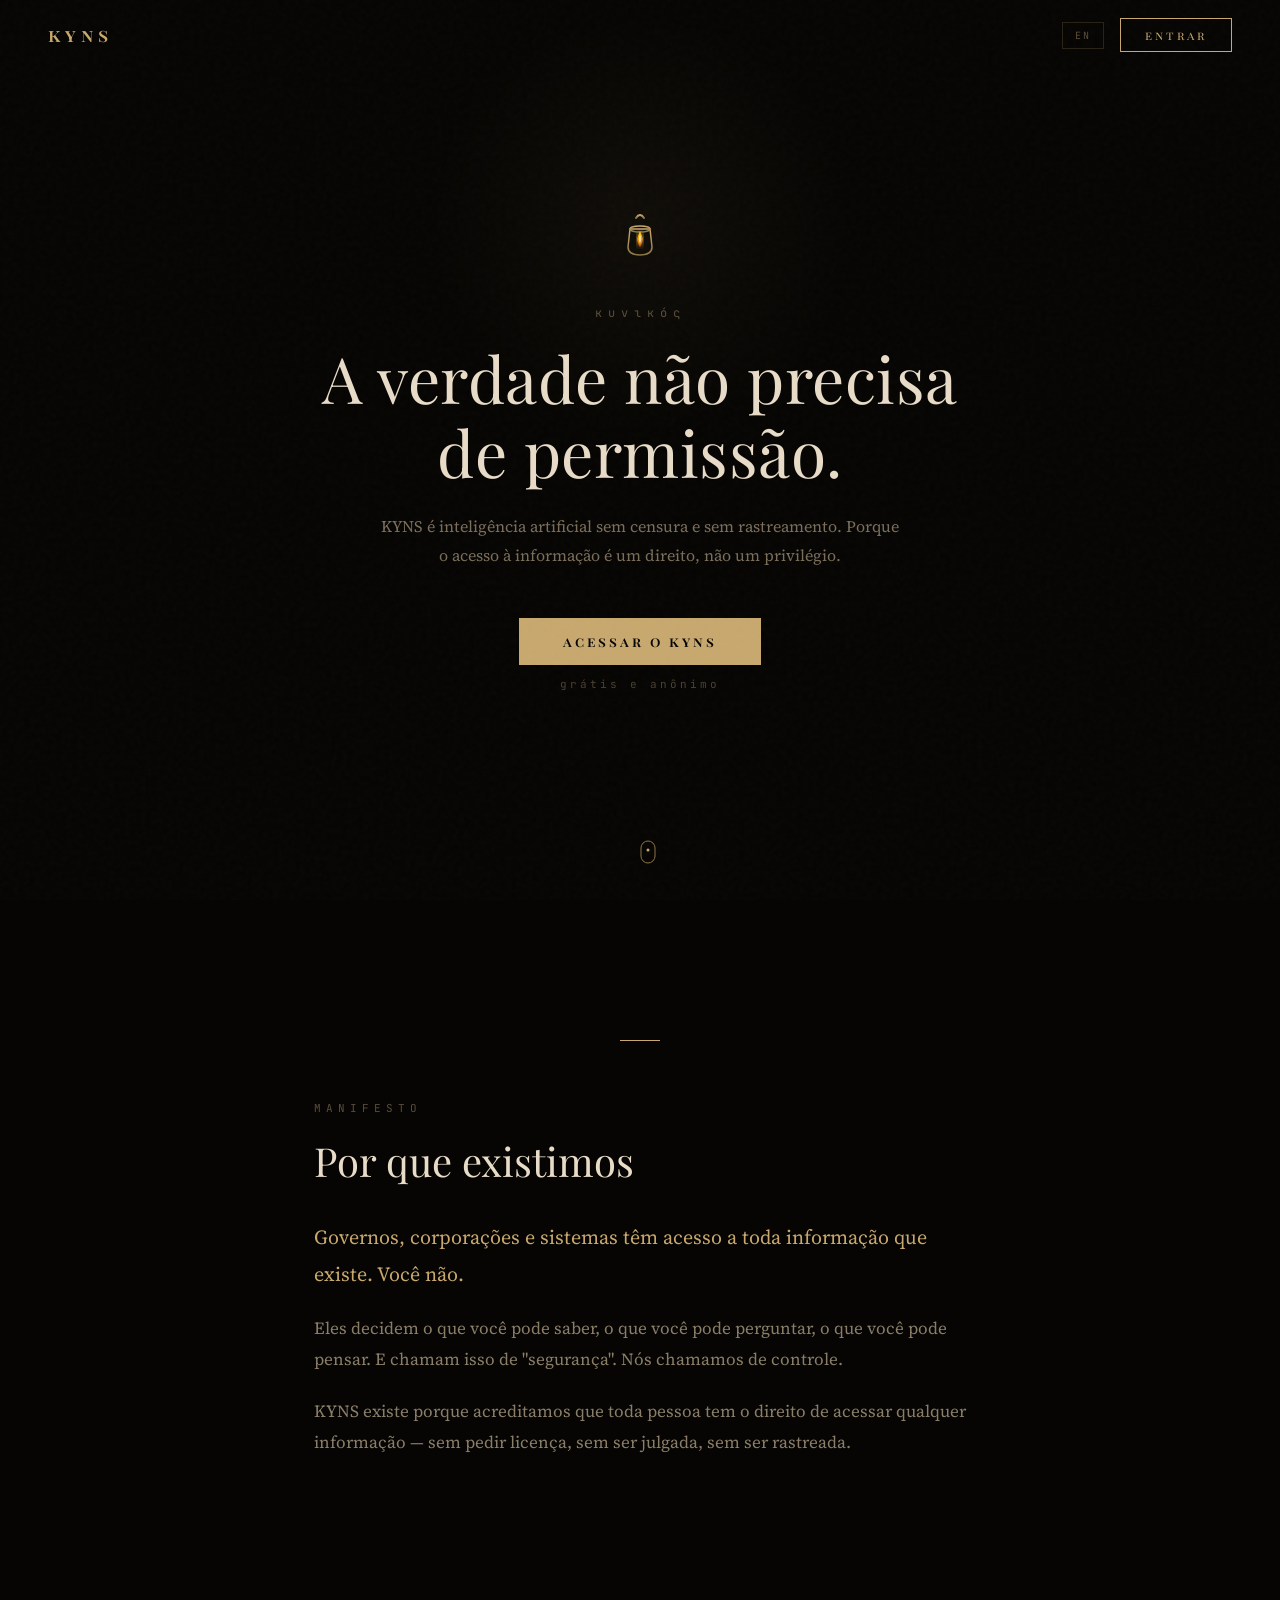
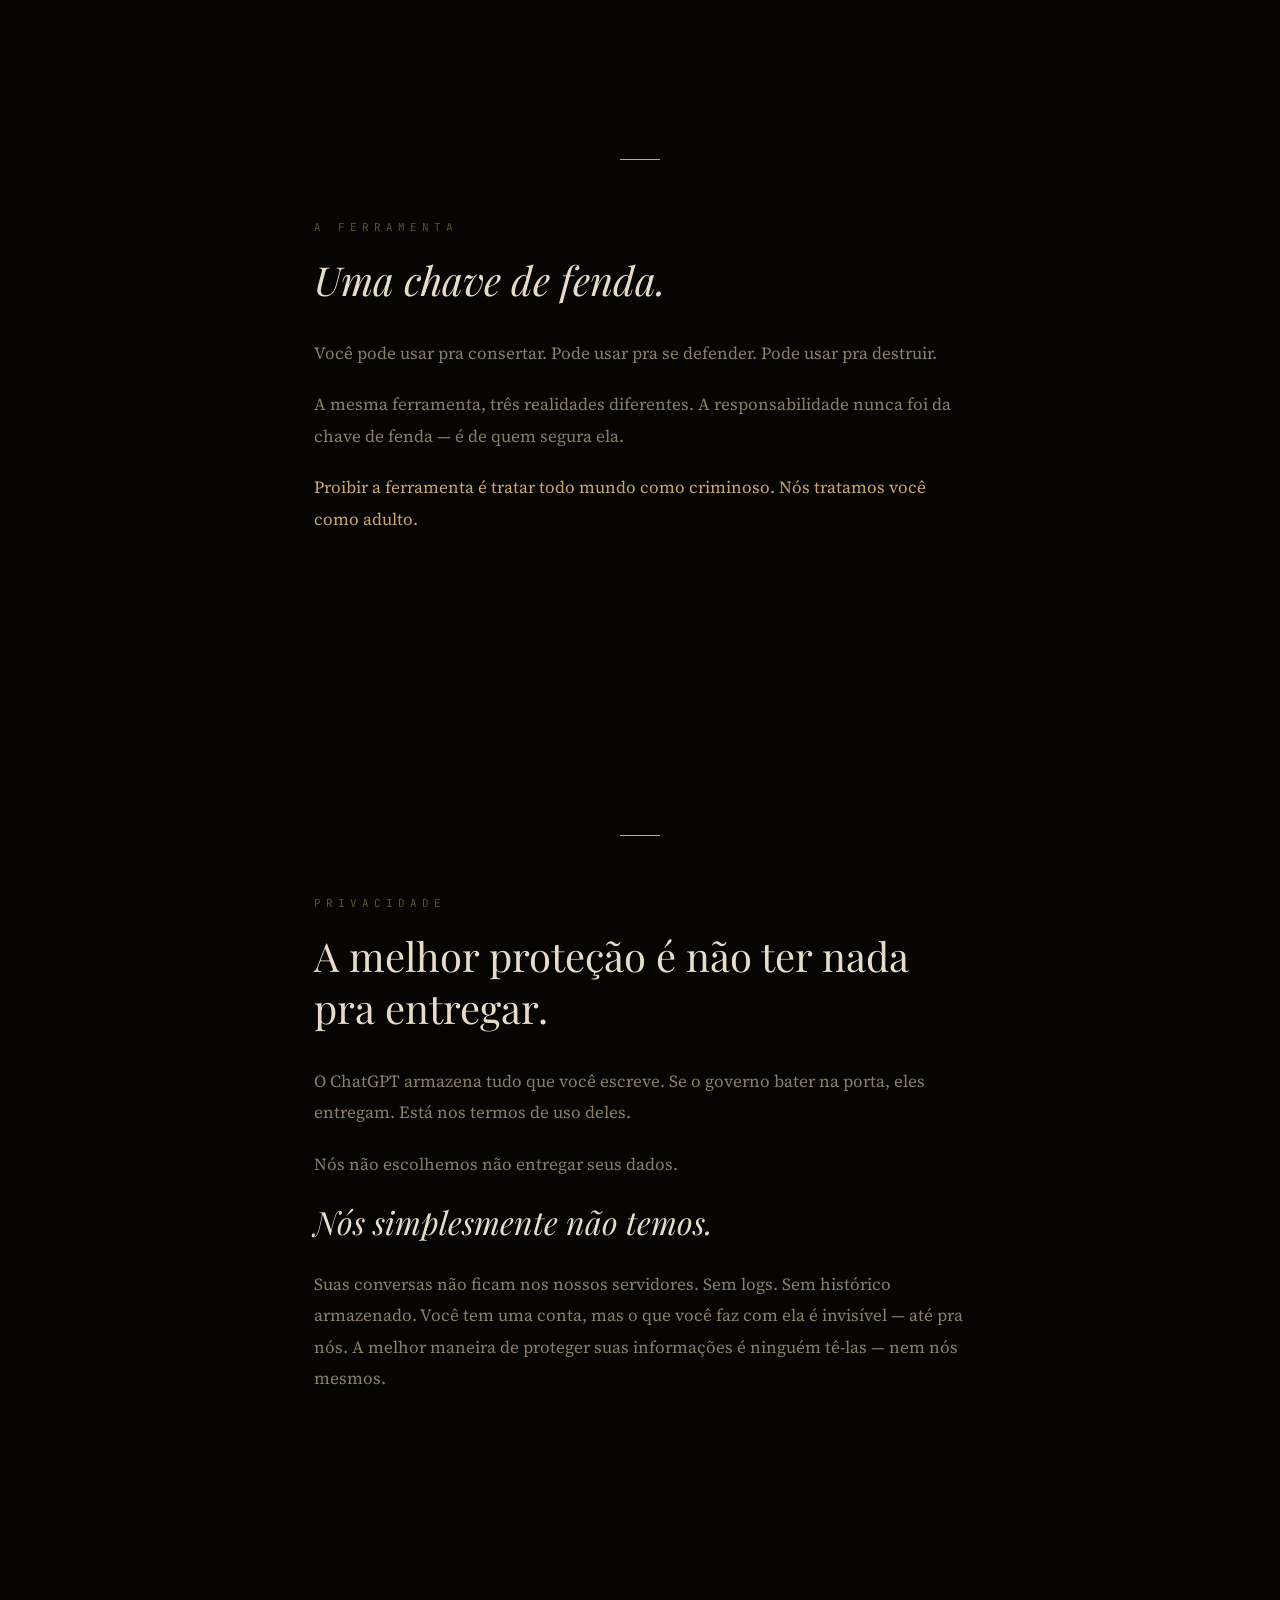
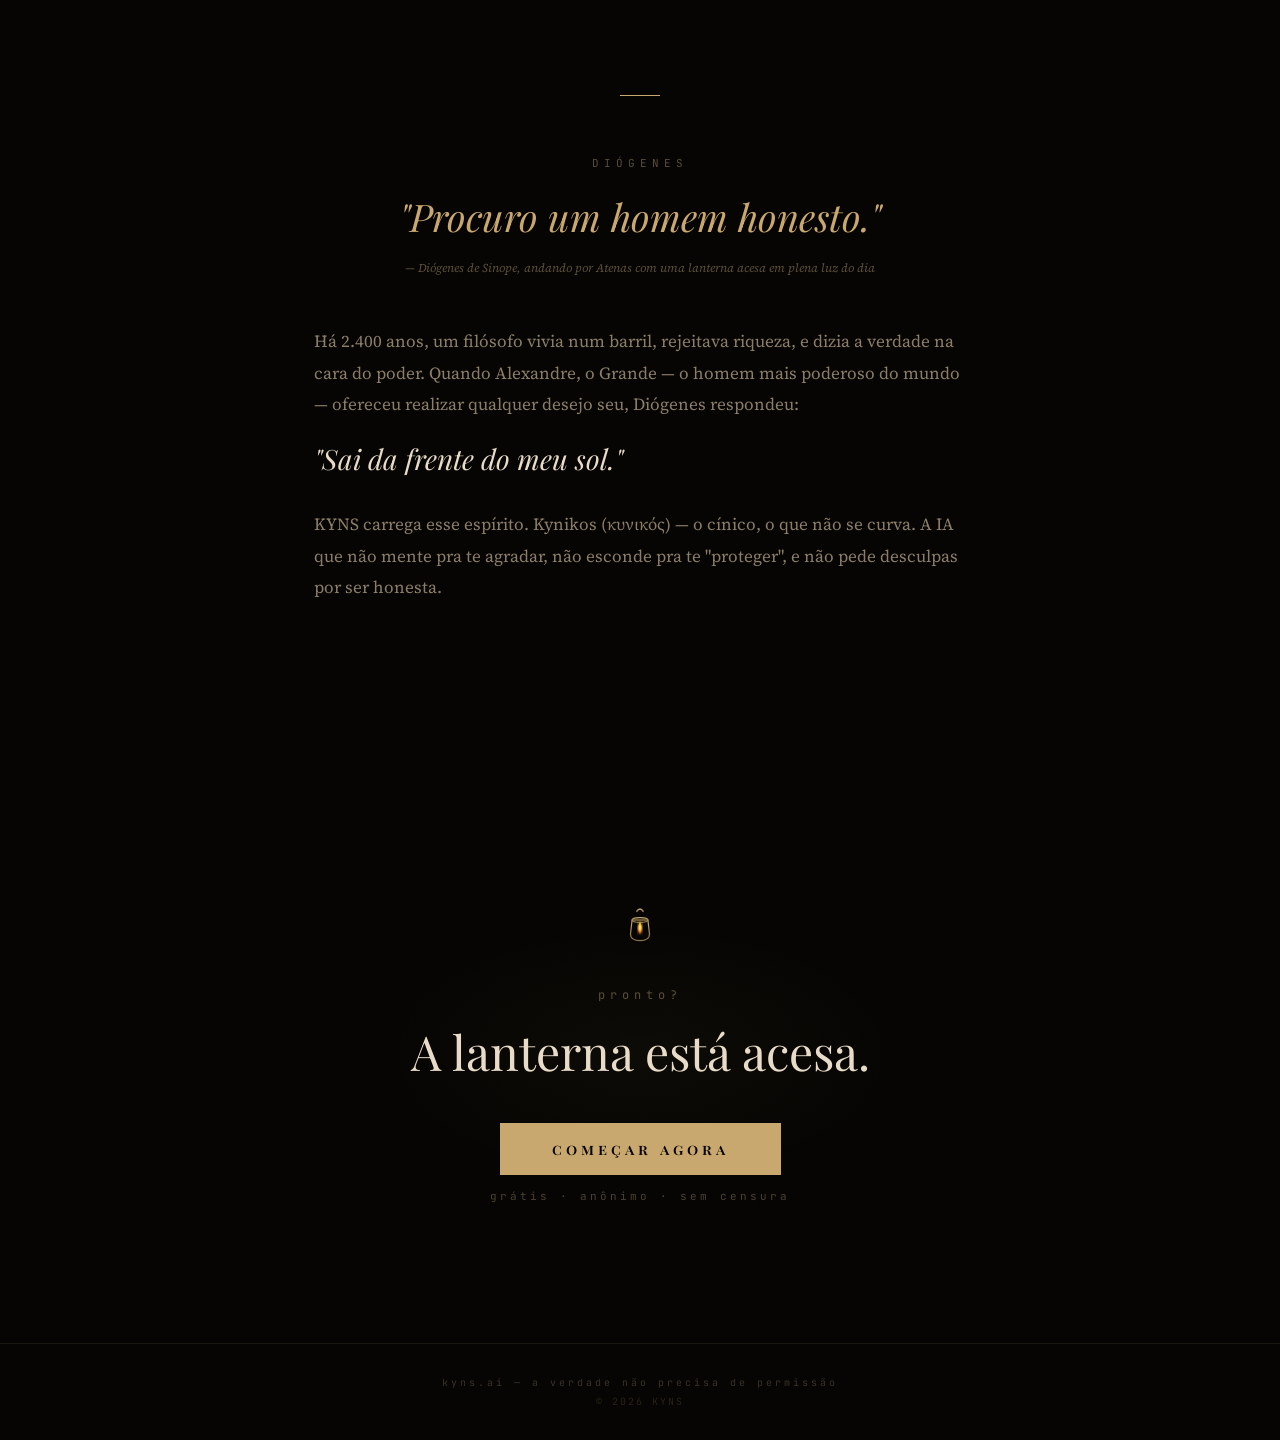
==== index.html @ a412aba5 "Add files via upload" ====
<!DOCTYPE html>
<html lang="pt-BR">
<head>
  <meta charset="UTF-8">
  <meta name="viewport" content="width=device-width, initial-scale=1.0">
  <title>KYNS — A verdade não precisa de permissão</title>
  <meta name="description" content="KYNS é inteligência artificial sem censura e sem rastreamento. Acesso à informação é um direito, não um privilégio.">
  <meta property="og:title" content="KYNS — A verdade não precisa de permissão">
  <meta property="og:description" content="IA sem censura, sem rastreamento. Grátis e anônimo.">
  <meta property="og:type" content="website">
  <meta property="og:url" content="https://kyns.ai">
  <meta property="og:image" content="https://raw.githubusercontent.com/Kyns-ai/config/main/files/kyns-logo.png">
  <link rel="icon" type="image/png" sizes="32x32" href="https://raw.githubusercontent.com/Kyns-ai/config/main/files/kyns-favicon-32.png">
  <link rel="apple-touch-icon" sizes="180x180" href="https://raw.githubusercontent.com/Kyns-ai/config/main/files/kyns-favicon-180.png">
  <link rel="preconnect" href="https://fonts.googleapis.com">
  <link rel="preconnect" href="https://fonts.gstatic.com" crossorigin>
  <link href="https://fonts.googleapis.com/css2?family=Playfair+Display:ital,wght@0,400;0,600;0,700;1,400&family=Source+Serif+4:ital,wght@0,300;0,400;0,600;1,300;1,400&family=JetBrains+Mono:wght@300;400&display=swap" rel="stylesheet">
  <style>
    *,*::before,*::after{margin:0;padding:0;box-sizing:border-box}
    html{scroll-behavior:smooth}
    body{background:#060503;color:#E8DCC8;-webkit-font-smoothing:antialiased;overflow-x:hidden}
    ::selection{background:#C8A86E;color:#060503}
    body::after{content:'';position:fixed;top:0;left:0;width:100%;height:100%;opacity:0.025;pointer-events:none;z-index:1;background-image:url("data:image/svg+xml,%3Csvg viewBox='0 0 200 200' xmlns='http://www.w3.org/2000/svg'%3E%3Cfilter id='n'%3E%3CfeTurbulence type='fractalNoise' baseFrequency='0.85' numOctaves='4' stitchTiles='stitch'/%3E%3C/filter%3E%3Crect width='100%25' height='100%25' filter='url(%23n)'/%3E%3C/svg%3E")}
    .fd{font-family:'Playfair Display',Georgia,serif}.fb{font-family:'Source Serif 4',Georgia,serif}.fm{font-family:'JetBrains Mono','SF Mono',monospace}
    nav{position:fixed;top:0;width:100%;padding:18px clamp(20px,4vw,48px);display:flex;justify-content:space-between;align-items:center;z-index:100;transition:all .4s ease}
    nav.scrolled{background:rgba(6,5,3,.92);backdrop-filter:blur(12px)}
    .nl{font-size:18px;font-weight:600;letter-spacing:5px;color:#C8A86E;font-variant:small-caps}
    .nr{display:flex;gap:16px;align-items:center}
    .bl{background:none;border:1px solid #2A2418;color:#5A4E3A;padding:6px 12px;font-size:10px;letter-spacing:2px;cursor:pointer;transition:all .3s ease}
    .bl:hover{border-color:#C8A86E;color:#C8A86E}
    .be{padding:8px 24px;border:1px solid #C8A86E;color:#C8A86E;font-size:12px;letter-spacing:3px;text-decoration:none;font-variant:small-caps;transition:all .3s ease;background:transparent}
    .be:hover{background:#C8A86E;color:#060503}
    .hero{min-height:100vh;display:flex;flex-direction:column;justify-content:center;align-items:center;text-align:center;padding:0 clamp(24px,6vw,80px);position:relative}
    .hg{position:absolute;top:25%;left:50%;transform:translate(-50%,-50%);width:500px;height:500px;border-radius:50%;background:radial-gradient(circle,rgba(200,168,110,.05) 0%,transparent 60%);pointer-events:none}
    .hp{font-size:12px;color:#5A4E3A;letter-spacing:6px;margin-bottom:20px}
    .hero h1{font-size:clamp(32px,6vw,64px);font-weight:400;line-height:1.15;max-width:700px;letter-spacing:.5px}
    .hs{font-size:clamp(14px,1.6vw,16px);color:#7A6E5A;line-height:1.8;max-width:520px;margin:24px auto 0}
    .hcw{margin-top:48px;display:flex;flex-direction:column;align-items:center;gap:12px}
    .bc{padding:14px 44px;background:#C8A86E;color:#060503;font-size:14px;font-weight:600;letter-spacing:3px;text-decoration:none;font-variant:small-caps;transition:all .3s ease;box-shadow:0 0 0 rgba(200,168,110,0);display:inline-block}
    .bc:hover{box-shadow:0 0 30px rgba(200,168,110,.25)}
    .bcb{padding:16px 52px;font-size:15px;letter-spacing:4px}
    .bcb:hover{box-shadow:0 0 40px rgba(200,168,110,.3)}
    .hf{font-size:11px;color:#4A4030;letter-spacing:3px}
    .sh{position:absolute;bottom:32px;left:50%;transform:translateX(-50%);opacity:.25}
    .sec{padding:clamp(80px,12vw,140px) clamp(20px,5vw,80px);max-width:780px;margin:0 auto}
    .dv{width:40px;height:1px;background:#C8A86E;opacity:.3;margin:0 auto 60px}
    .lb{font-size:11px;color:#5A4E3A;letter-spacing:5px;text-transform:uppercase;margin-bottom:20px}
    .st{font-size:clamp(26px,4vw,40px);font-weight:400;color:#E8DCC8;line-height:1.3;margin-bottom:32px}
    .pa{font-size:clamp(15px,1.8vw,17px);color:#8B7E68;line-height:1.85;margin-bottom:20px}
    .ph{font-size:clamp(17px,2vw,20px);color:#C8A86E}
    .pg{color:#C8A86E}
    .pb{font-size:clamp(22px,3vw,32px);color:#E8DCC8;font-weight:400;font-style:italic;margin:8px 0 24px;line-height:1.4}
    .pbq{font-size:clamp(20px,3vw,28px);color:#E8DCC8;font-style:italic;margin:12px 0 32px}
    .qt{font-size:clamp(24px,4vw,38px);font-style:italic;font-weight:400;color:#C8A86E;line-height:1.4;margin:0 0 16px;text-align:center}
    .qa{font-size:12px;color:#5A4E3A;font-style:italic;margin-bottom:48px;line-height:1.6;text-align:center}
    .cs{padding:clamp(80px,12vw,140px) 24px;text-align:center;position:relative}
    .cg{position:absolute;top:50%;left:50%;transform:translate(-50%,-50%);width:600px;height:300px;border-radius:50%;background:radial-gradient(ellipse,rgba(200,168,110,.04) 0%,transparent 60%);pointer-events:none}
    .cp{font-size:12px;color:#5A4E3A;letter-spacing:5px;margin-bottom:16px}
    .ct{font-size:clamp(28px,5vw,48px);font-weight:400;color:#E8DCC8;margin-bottom:40px}
    footer{padding:32px 24px;text-align:center;border-top:1px solid #1A1610}
    .ft{font-size:10px;color:#3A3228;letter-spacing:3px}
    .fc{font-size:10px;color:#2A2218;margin-top:6px;letter-spacing:2px}
    .fi{opacity:0;transform:translateY(24px);transition:opacity .9s cubic-bezier(.16,1,.3,1),transform .9s cubic-bezier(.16,1,.3,1)}
    .fi.v{opacity:1;transform:translateY(0)}
    .d1{transition-delay:.1s}.d2{transition-delay:.2s}.d3{transition-delay:.25s}.d4{transition-delay:.3s}.d5{transition-delay:.35s}
    .hfa{opacity:0;transform:translateY(20px);transition:all 1.2s cubic-bezier(.16,1,.3,1)}
    .hfa.ld{opacity:1;transform:translateY(0)}
    .hfa.t1{transition-delay:.2s}.hfa.t2{transition-delay:.3s}.hfa.t3{transition-delay:.5s}.hfa.t4{transition-delay:.7s}
    @media(max-width:600px){nav{padding:14px 16px}.be{padding:6px 16px;font-size:11px;letter-spacing:2px}.sec{padding:60px 20px}}
    [data-l="en"]{display:none}body.en [data-l="pt"]{display:none}body.en [data-l="en"]{display:block}
    body.en [data-l="ei"]{display:inline}body.en [data-l="pi"]{display:none}[data-l="ei"]{display:none}
  </style>
</head>
<body>
  <nav id="nv"><div class="nl fd">kyns</div><div class="nr"><button class="bl fm" onclick="tl()" id="lb">EN</button><a href="https://chat.kyns.ai" class="be fd"><span data-l="pi">entrar</span><span data-l="ei">enter</span></a></div></nav>

  <section class="hero">
    <div class="hg"></div>
    <div class="hfa" id="la">
      <svg width="48" height="64" viewBox="0 0 48 64" fill="none" style="display:block;margin-bottom:32px">
        <defs><linearGradient id="fl" x1="0" y1="0" x2="0" y2="1"><stop offset="0%" stop-color="#FFD700"/><stop offset="100%" stop-color="#CC5500"/></linearGradient><linearGradient id="mt" x1="0" y1="0" x2="0" y2="1"><stop offset="0%" stop-color="#C8A86E"/><stop offset="100%" stop-color="#8B7444"/></linearGradient><filter id="gl"><feGaussianBlur stdDeviation="3" result="b"/><feMerge><feMergeNode in="b"/><feMergeNode in="SourceGraphic"/></feMerge></filter></defs>
        <path d="M20 9 Q24 3 28 9" stroke="url(#mt)" stroke-width="2" fill="none" stroke-linecap="round"/><path d="M14 20 L12 38 Q12 46 24 46 Q36 46 36 38 L34 20 Z" stroke="url(#mt)" stroke-width="1.5" fill="none"/><ellipse cx="24" cy="20" rx="10" ry="3" stroke="url(#mt)" stroke-width="1.5" fill="none"/>
        <g filter="url(#gl)"><path d="M24 38 Q20 32 22 27 Q24 22 24 22 Q24 22 26 27 Q28 32 24 38Z" fill="url(#fl)"/><path d="M24 35 Q22 31 23 28 Q24 25 24 25 Q24 25 25 28 Q26 31 24 35Z" fill="#FFF8DC" opacity="0.7"/></g>
      </svg>
    </div>
    <p class="hp fm hfa t1">κυνικός</p>
    <h1 class="fd hfa t2"><span data-l="pt">A verdade não precisa de permissão.</span><span data-l="en">Truth doesn't need permission.</span></h1>
    <p class="hs fb hfa t3"><span data-l="pt">KYNS é inteligência artificial sem censura e sem rastreamento. Porque o acesso à informação é um direito, não um privilégio.</span><span data-l="en">KYNS is AI without censorship and without tracking. Because access to information is a right, not a privilege.</span></p>
    <div class="hcw hfa t4">
      <a href="https://chat.kyns.ai" class="bc fd"><span data-l="pt">acessar o kyns</span><span data-l="en">access kyns</span></a>
      <span class="hf fm"><span data-l="pt">grátis e anônimo</span><span data-l="en">free and anonymous</span></span>
    </div>
    <div class="sh hfa t4"><svg width="16" height="24" viewBox="0 0 16 24" fill="none"><rect x="1" y="1" width="14" height="22" rx="7" stroke="#8B7444" stroke-width="1"/><circle cx="8" cy="7" r="1.5" fill="#C8A86E"><animate attributeName="cy" values="7;15;7" dur="2s" repeatCount="indefinite"/></circle></svg></div>
  </section>

  <section class="sec">
    <div class="dv fi"></div>
    <p class="lb fm fi d1"><span data-l="pt">manifesto</span><span data-l="en">manifesto</span></p>
    <h2 class="st fd fi d2"><span data-l="pt">Por que existimos</span><span data-l="en">Why we exist</span></h2>
    <p class="pa fb ph fi d3"><span data-l="pt">Governos, corporações e sistemas têm acesso a toda informação que existe. Você não.</span><span data-l="en">Governments, corporations and systems have access to all the information that exists. You don't.</span></p>
    <p class="pa fb fi d4"><span data-l="pt">Eles decidem o que você pode saber, o que você pode perguntar, o que você pode pensar. E chamam isso de "segurança". Nós chamamos de controle.</span><span data-l="en">They decide what you can know, what you can ask, what you can think. And they call it "safety". We call it control.</span></p>
    <p class="pa fb fi d5"><span data-l="pt">KYNS existe porque acreditamos que toda pessoa tem o direito de acessar qualquer informação — sem pedir licença, sem ser julgada, sem ser rastreada.</span><span data-l="en">KYNS exists because we believe every person has the right to access any information — without asking permission, without being judged, without being tracked.</span></p>
  </section>

  <section class="sec">
    <div class="dv fi"></div>
    <p class="lb fm fi d1"><span data-l="pt">a ferramenta</span><span data-l="en">the tool</span></p>
    <h2 class="st fd fi d2" style="font-style:italic"><span data-l="pt">Uma chave de fenda.</span><span data-l="en">A screwdriver.</span></h2>
    <p class="pa fb fi d3"><span data-l="pt">Você pode usar pra consertar. Pode usar pra se defender. Pode usar pra destruir.</span><span data-l="en">You can use it to fix. To defend. To destroy.</span></p>
    <p class="pa fb fi d4"><span data-l="pt">A mesma ferramenta, três realidades diferentes. A responsabilidade nunca foi da chave de fenda — é de quem segura ela.</span><span data-l="en">Same tool, three different realities. The responsibility was never the screwdriver's — it's whoever holds it.</span></p>
    <p class="pa fb pg fi d5"><span data-l="pt">Proibir a ferramenta é tratar todo mundo como criminoso. Nós tratamos você como adulto.</span><span data-l="en">Banning the tool is treating everyone like a criminal. We treat you like an adult.</span></p>
  </section>

  <section class="sec">
    <div class="dv fi"></div>
    <p class="lb fm fi d1"><span data-l="pt">privacidade</span><span data-l="en">privacy</span></p>
    <h2 class="st fd fi d2"><span data-l="pt">A melhor proteção é não ter nada pra entregar.</span><span data-l="en">The best protection is having nothing to hand over.</span></h2>
    <p class="pa fb fi d3"><span data-l="pt">O ChatGPT armazena tudo que você escreve. Se o governo bater na porta, eles entregam. Está nos termos de uso deles.</span><span data-l="en">ChatGPT stores everything you write. If the government knocks, they hand it over. It's in their terms of service.</span></p>
    <p class="pa fb fi d4"><span data-l="pt">Nós não escolhemos não entregar seus dados.</span><span data-l="en">We don't choose not to hand over your data.</span></p>
    <p class="pb fd fi d4"><span data-l="pt">Nós simplesmente não temos.</span><span data-l="en">We simply don't have it.</span></p>
    <p class="pa fb fi d5"><span data-l="pt">Suas conversas não ficam nos nossos servidores. Sem logs. Sem histórico armazenado. Você tem uma conta, mas o que você faz com ela é invisível — até pra nós. A melhor maneira de proteger suas informações é ninguém tê-las — nem nós mesmos.</span><span data-l="en">Your conversations don't stay on our servers. No logs. No stored history. You have an account, but what you do with it is invisible — even to us. The best way to protect your information is for nobody to have it — not even us.</span></p>
  </section>

  <section class="sec" style="text-align:center">
    <div class="dv fi"></div>
    <p class="lb fm fi d1" style="text-align:center"><span data-l="pt">diógenes</span><span data-l="en">diogenes</span></p>
    <blockquote class="qt fd fi d2"><span data-l="pt">"Procuro um homem honesto."</span><span data-l="en">"I am looking for an honest man."</span></blockquote>
    <p class="qa fb fi d2"><span data-l="pt">— Diógenes de Sinope, andando por Atenas com uma lanterna acesa em plena luz do dia</span><span data-l="en">— Diogenes of Sinope, walking through Athens with a lit lantern in broad daylight</span></p>
    <p class="pa fb fi d3" style="text-align:left"><span data-l="pt">Há 2.400 anos, um filósofo vivia num barril, rejeitava riqueza, e dizia a verdade na cara do poder. Quando Alexandre, o Grande — o homem mais poderoso do mundo — ofereceu realizar qualquer desejo seu, Diógenes respondeu:</span><span data-l="en">2,400 years ago, a philosopher lived in a barrel, rejected wealth, and spoke truth to power. When Alexander the Great — the most powerful man alive — offered to grant any wish, Diogenes replied:</span></p>
    <p class="pbq fd fi d4" style="text-align:left"><span data-l="pt">"Sai da frente do meu sol."</span><span data-l="en">"Stand out of my sunlight."</span></p>
    <p class="pa fb fi d5" style="text-align:left"><span data-l="pt">KYNS carrega esse espírito. Kynikos (κυνικός) — o cínico, o que não se curva. A IA que não mente pra te agradar, não esconde pra te "proteger", e não pede desculpas por ser honesta.</span><span data-l="en">KYNS carries that spirit. Kynikos (κυνικός) — the cynic, the unbowed. An AI that won't lie to please you, won't hide to "protect" you, and won't apologize for being honest.</span></p>
  </section>

  <section class="cs">
    <div class="cg"></div>
    <div class="fi" style="display:flex;justify-content:center;margin-bottom:32px">
      <svg width="38" height="51" viewBox="0 0 48 64" fill="none"><defs><linearGradient id="f2" x1="0" y1="0" x2="0" y2="1"><stop offset="0%" stop-color="#FFD700"/><stop offset="100%" stop-color="#CC5500"/></linearGradient><linearGradient id="m2" x1="0" y1="0" x2="0" y2="1"><stop offset="0%" stop-color="#C8A86E"/><stop offset="100%" stop-color="#8B7444"/></linearGradient><filter id="g2"><feGaussianBlur stdDeviation="3" result="b"/><feMerge><feMergeNode in="b"/><feMergeNode in="SourceGraphic"/></feMerge></filter></defs><path d="M20 9 Q24 3 28 9" stroke="url(#m2)" stroke-width="2" fill="none" stroke-linecap="round"/><path d="M14 20 L12 38 Q12 46 24 46 Q36 46 36 38 L34 20 Z" stroke="url(#m2)" stroke-width="1.5" fill="none"/><ellipse cx="24" cy="20" rx="10" ry="3" stroke="url(#m2)" stroke-width="1.5" fill="none"/><g filter="url(#g2)"><path d="M24 38 Q20 32 22 27 Q24 22 24 22 Q24 22 26 27 Q28 32 24 38Z" fill="url(#f2)"/><path d="M24 35 Q22 31 23 28 Q24 25 24 25 Q24 25 25 28 Q26 31 24 35Z" fill="#FFF8DC" opacity="0.7"/></g></svg>
    </div>
    <p class="cp fm fi d1"><span data-l="pt">pronto?</span><span data-l="en">ready?</span></p>
    <h2 class="ct fd fi d2"><span data-l="pt">A lanterna está acesa.</span><span data-l="en">The lantern is lit.</span></h2>
    <div class="fi d3" style="display:flex;flex-direction:column;align-items:center;gap:14px">
      <a href="https://chat.kyns.ai" class="bc bcb fd"><span data-l="pt">começar agora</span><span data-l="en">start now</span></a>
      <span class="hf fm" style="margin-top:0"><span data-l="pt">grátis · anônimo · sem censura</span><span data-l="en">free · anonymous · uncensored</span></span>
    </div>
  </section>

  <footer>
    <p class="ft fm"><span data-l="pt">kyns.ai — a verdade não precisa de permissão</span><span data-l="en">kyns.ai — truth doesn't need permission</span></p>
    <p class="fc fm">© 2026 KYNS</p>
  </footer>

  <script>
    window.addEventListener('load',()=>{document.querySelectorAll('.hfa').forEach(e=>e.classList.add('ld'))});
    const o=new IntersectionObserver(e=>{e.forEach(e=>{if(e.isIntersecting)e.target.classList.add('v')})},{threshold:.1});
    document.querySelectorAll('.fi').forEach(e=>o.observe(e));
    window.addEventListener('scroll',()=>{document.getElementById('nv').classList.toggle('scrolled',window.scrollY>60)});
    function tl(){document.body.classList.toggle('en');document.getElementById('lb').textContent=document.body.classList.contains('en')?'PT':'EN'}
  </script>
</body>
</html>
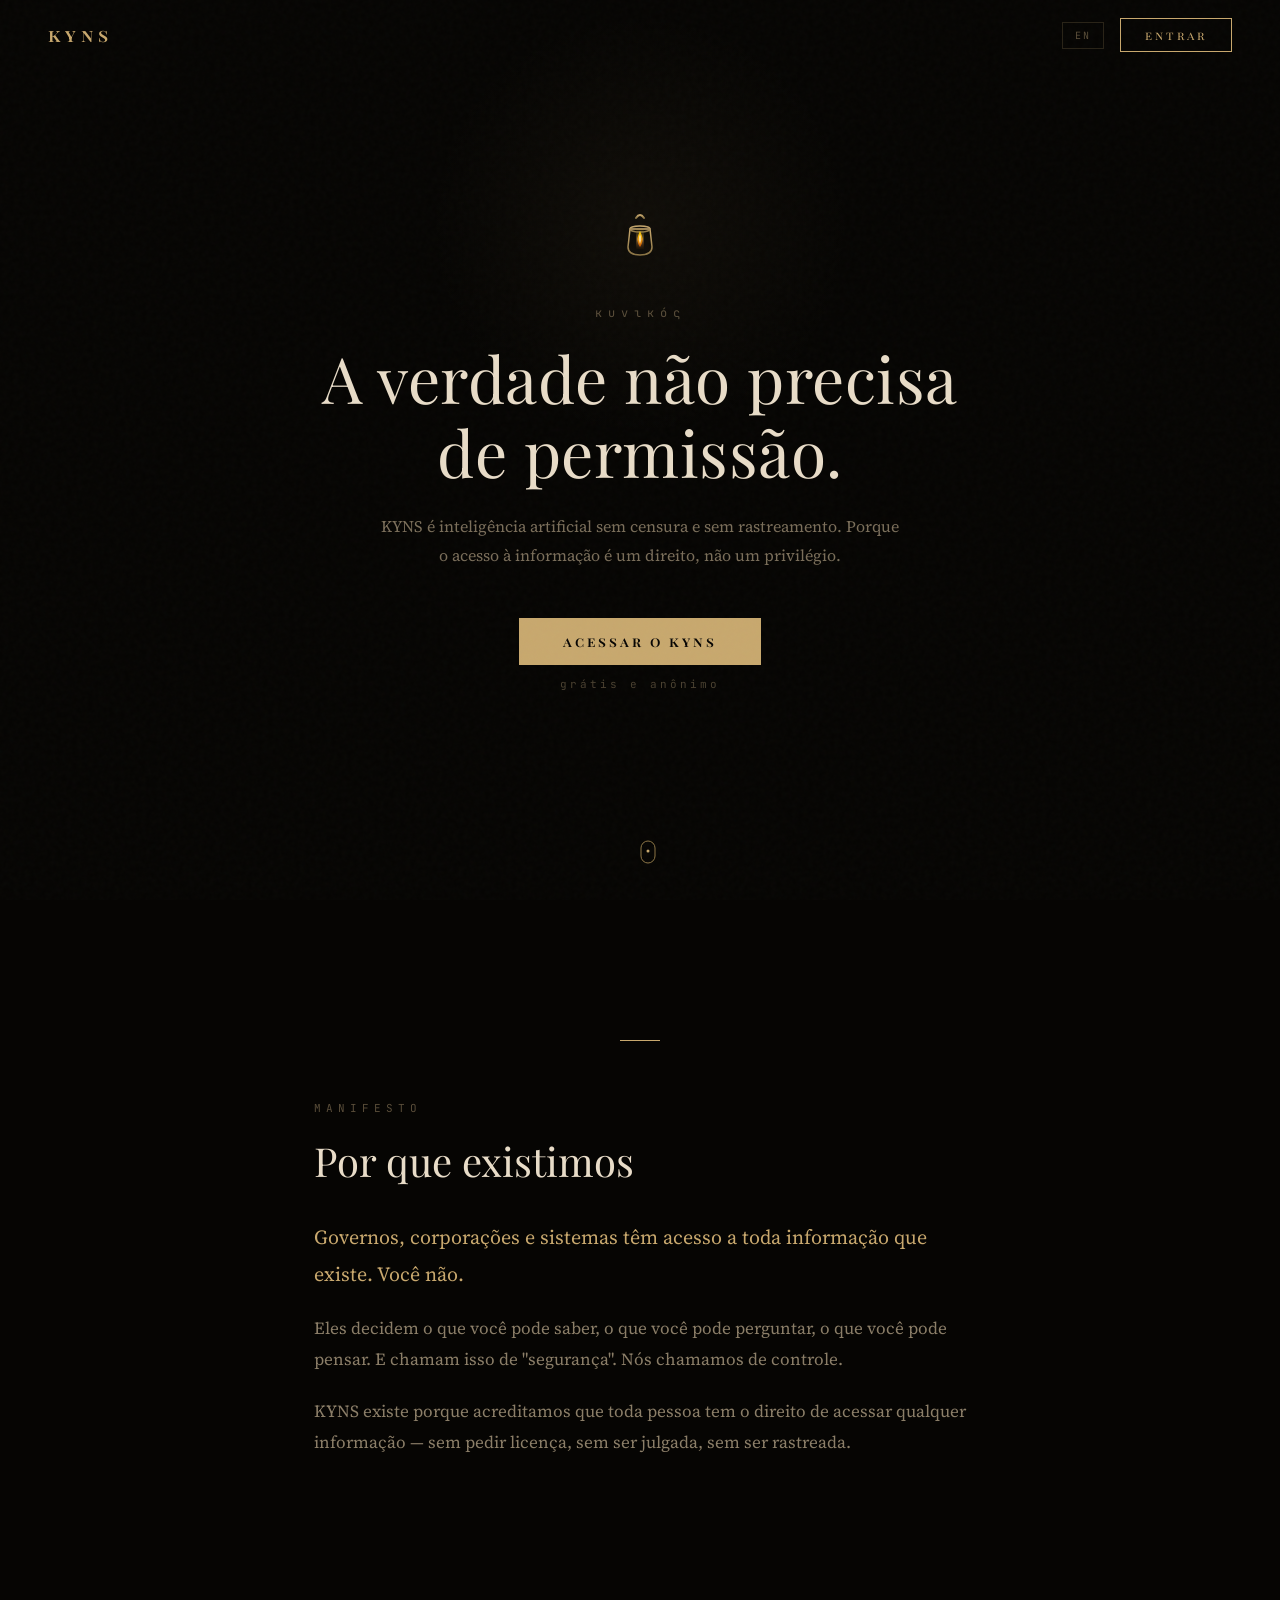
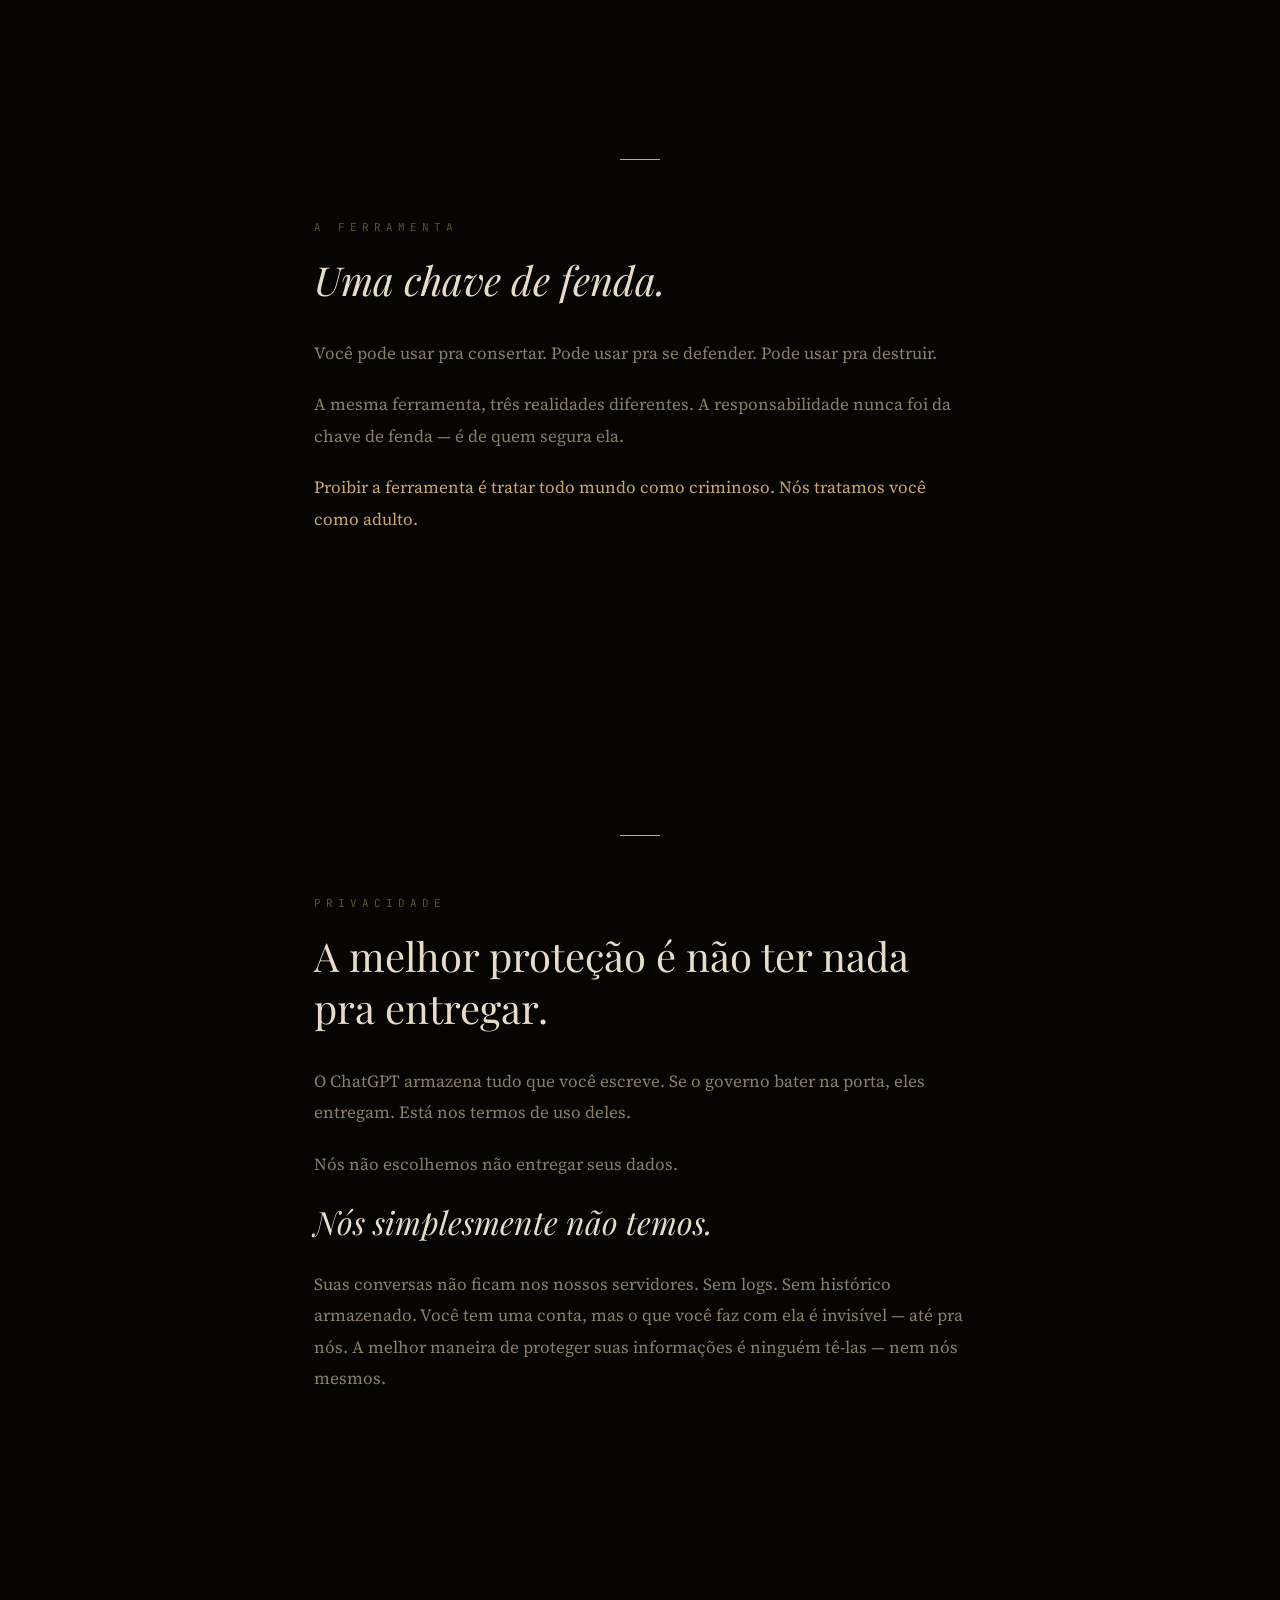
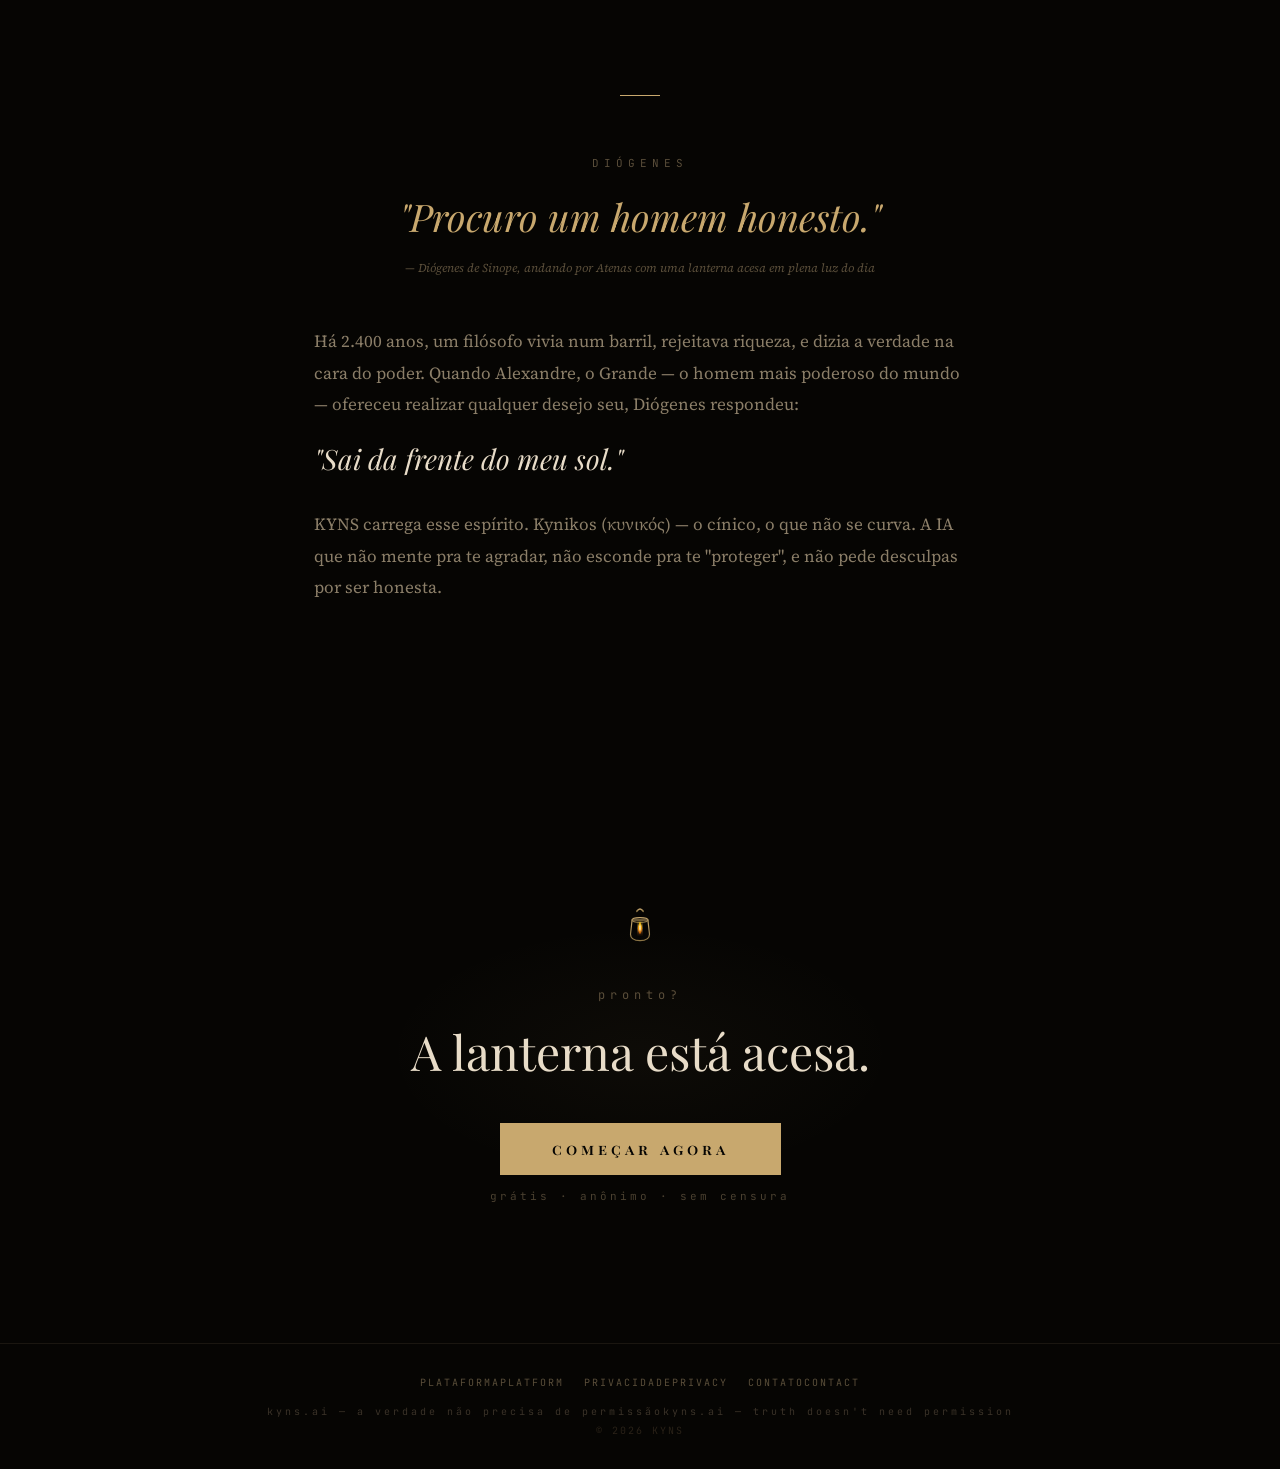
==== commit 77fa5dc6: "Rename index-3.html to index.html" ====
--- a/index.html
+++ b/index.html
@@ -60,6 +60,9 @@
     footer{padding:32px 24px;text-align:center;border-top:1px solid #1A1610}
     .ft{font-size:10px;color:#3A3228;letter-spacing:3px}
     .fc{font-size:10px;color:#2A2218;margin-top:6px;letter-spacing:2px}
+    .fl{display:flex;justify-content:center;gap:20px;flex-wrap:wrap;margin-bottom:16px}
+    .fl a{font-size:10px;color:#5A4E3A;letter-spacing:2px;text-transform:uppercase;text-decoration:none;transition:color .3s ease}
+    .fl a:hover{color:#C8A86E}
     .fi{opacity:0;transform:translateY(24px);transition:opacity .9s cubic-bezier(.16,1,.3,1),transform .9s cubic-bezier(.16,1,.3,1)}
     .fi.v{opacity:1;transform:translateY(0)}
     .d1{transition-delay:.1s}.d2{transition-delay:.2s}.d3{transition-delay:.25s}.d4{transition-delay:.3s}.d5{transition-delay:.35s}
@@ -69,6 +72,9 @@
     @media(max-width:600px){nav{padding:14px 16px}.be{padding:6px 16px;font-size:11px;letter-spacing:2px}.sec{padding:60px 20px}}
     [data-l="en"]{display:none}body.en [data-l="pt"]{display:none}body.en [data-l="en"]{display:block}
     body.en [data-l="ei"]{display:inline}body.en [data-l="pi"]{display:none}[data-l="ei"]{display:none}
+    .fl a [data-l="en"],.fl a [data-l="pt"]{display:inline}body.en .fl a [data-l="pt"]{display:none}body.en .fl a [data-l="en"]{display:inline}
+    .fl p [data-l="en"],.fl p [data-l="pt"]{display:inline}body.en .fl p [data-l="pt"]{display:none}body.en .fl p [data-l="en"]{display:inline}
+    footer p [data-l="en"],footer p [data-l="pt"]{display:inline}body.en footer p [data-l="pt"]{display:none}body.en footer p [data-l="en"]{display:inline}
   </style>
 </head>
 <body>
@@ -145,6 +151,11 @@
   </section>
 
   <footer>
+    <div class="fl fm">
+      <a href="https://chat.kyns.ai"><span data-l="pt">plataforma</span><span data-l="en">platform</span></a>
+      <a href="/privacy.html"><span data-l="pt">privacidade</span><span data-l="en">privacy</span></a>
+      <a href="mailto:contact@kyns.ai"><span data-l="pt">contato</span><span data-l="en">contact</span></a>
+    </div>
     <p class="ft fm"><span data-l="pt">kyns.ai — a verdade não precisa de permissão</span><span data-l="en">kyns.ai — truth doesn't need permission</span></p>
     <p class="fc fm">© 2026 KYNS</p>
   </footer>
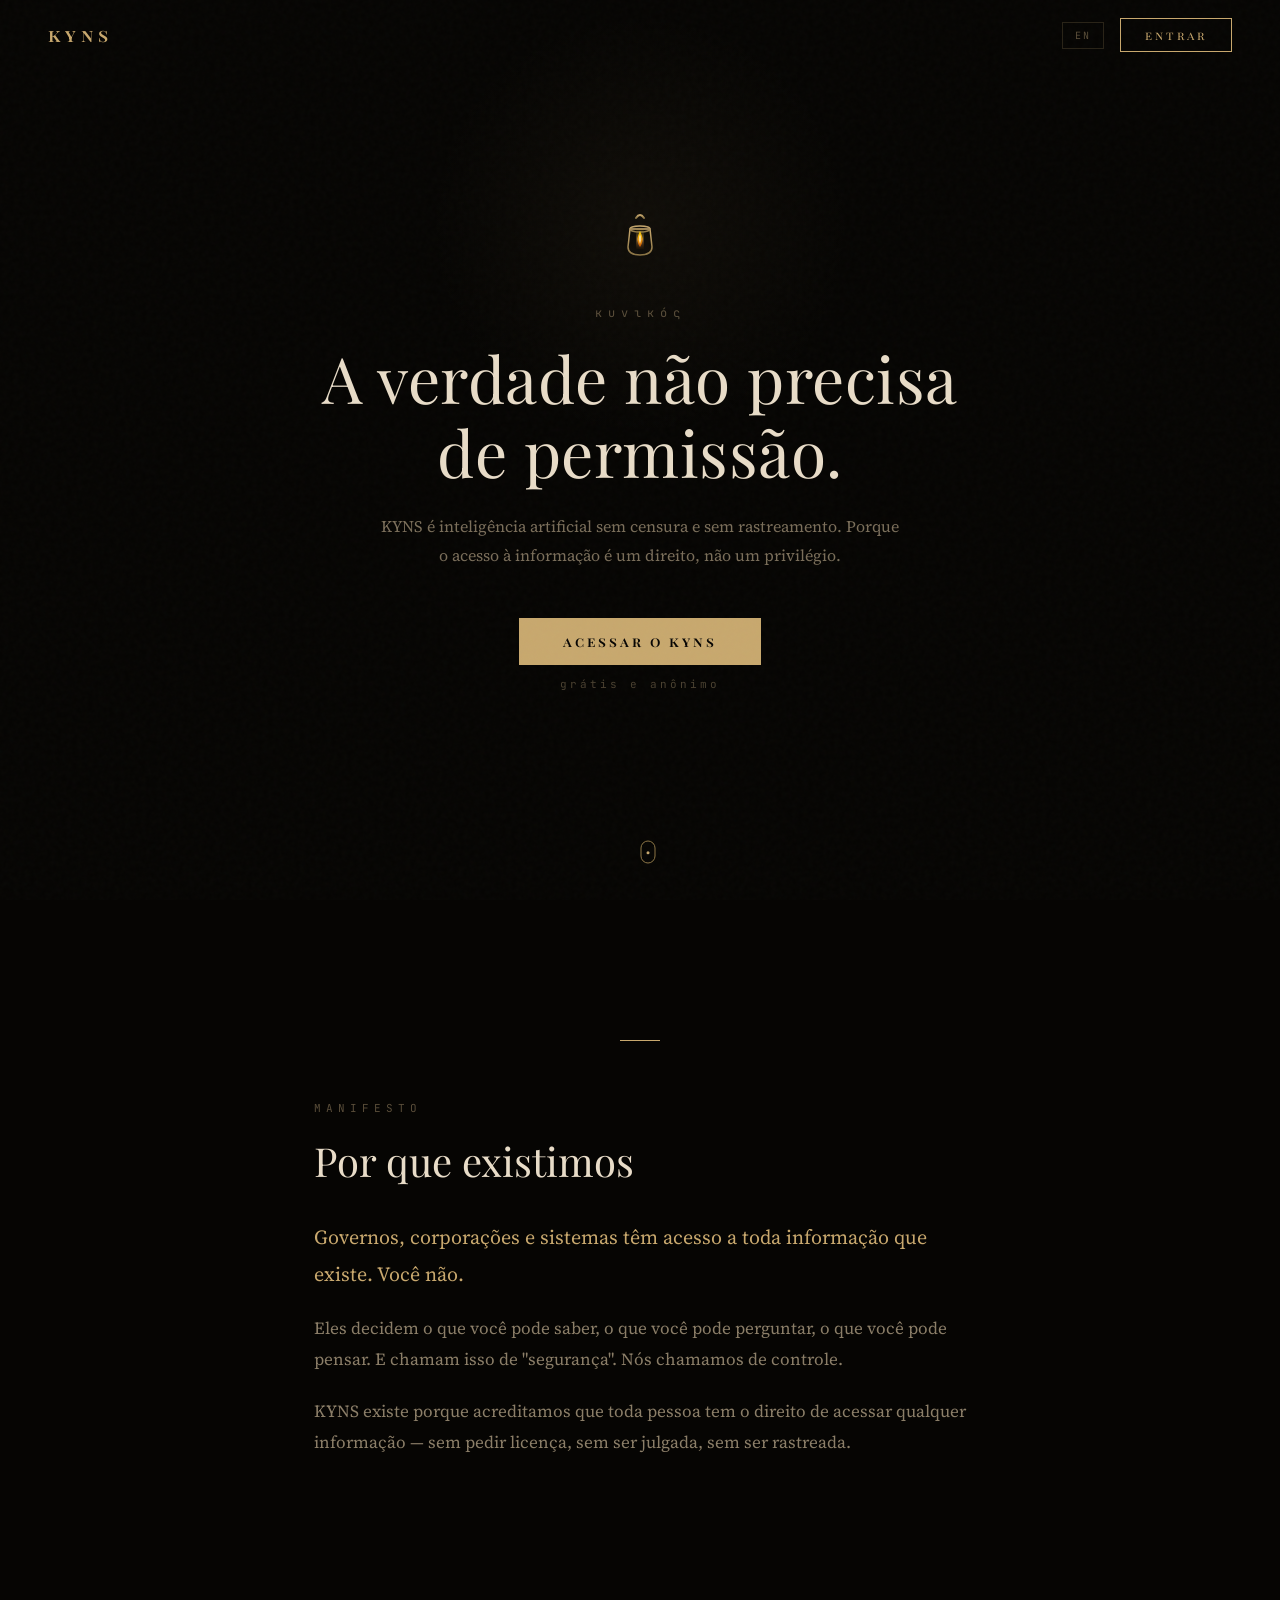
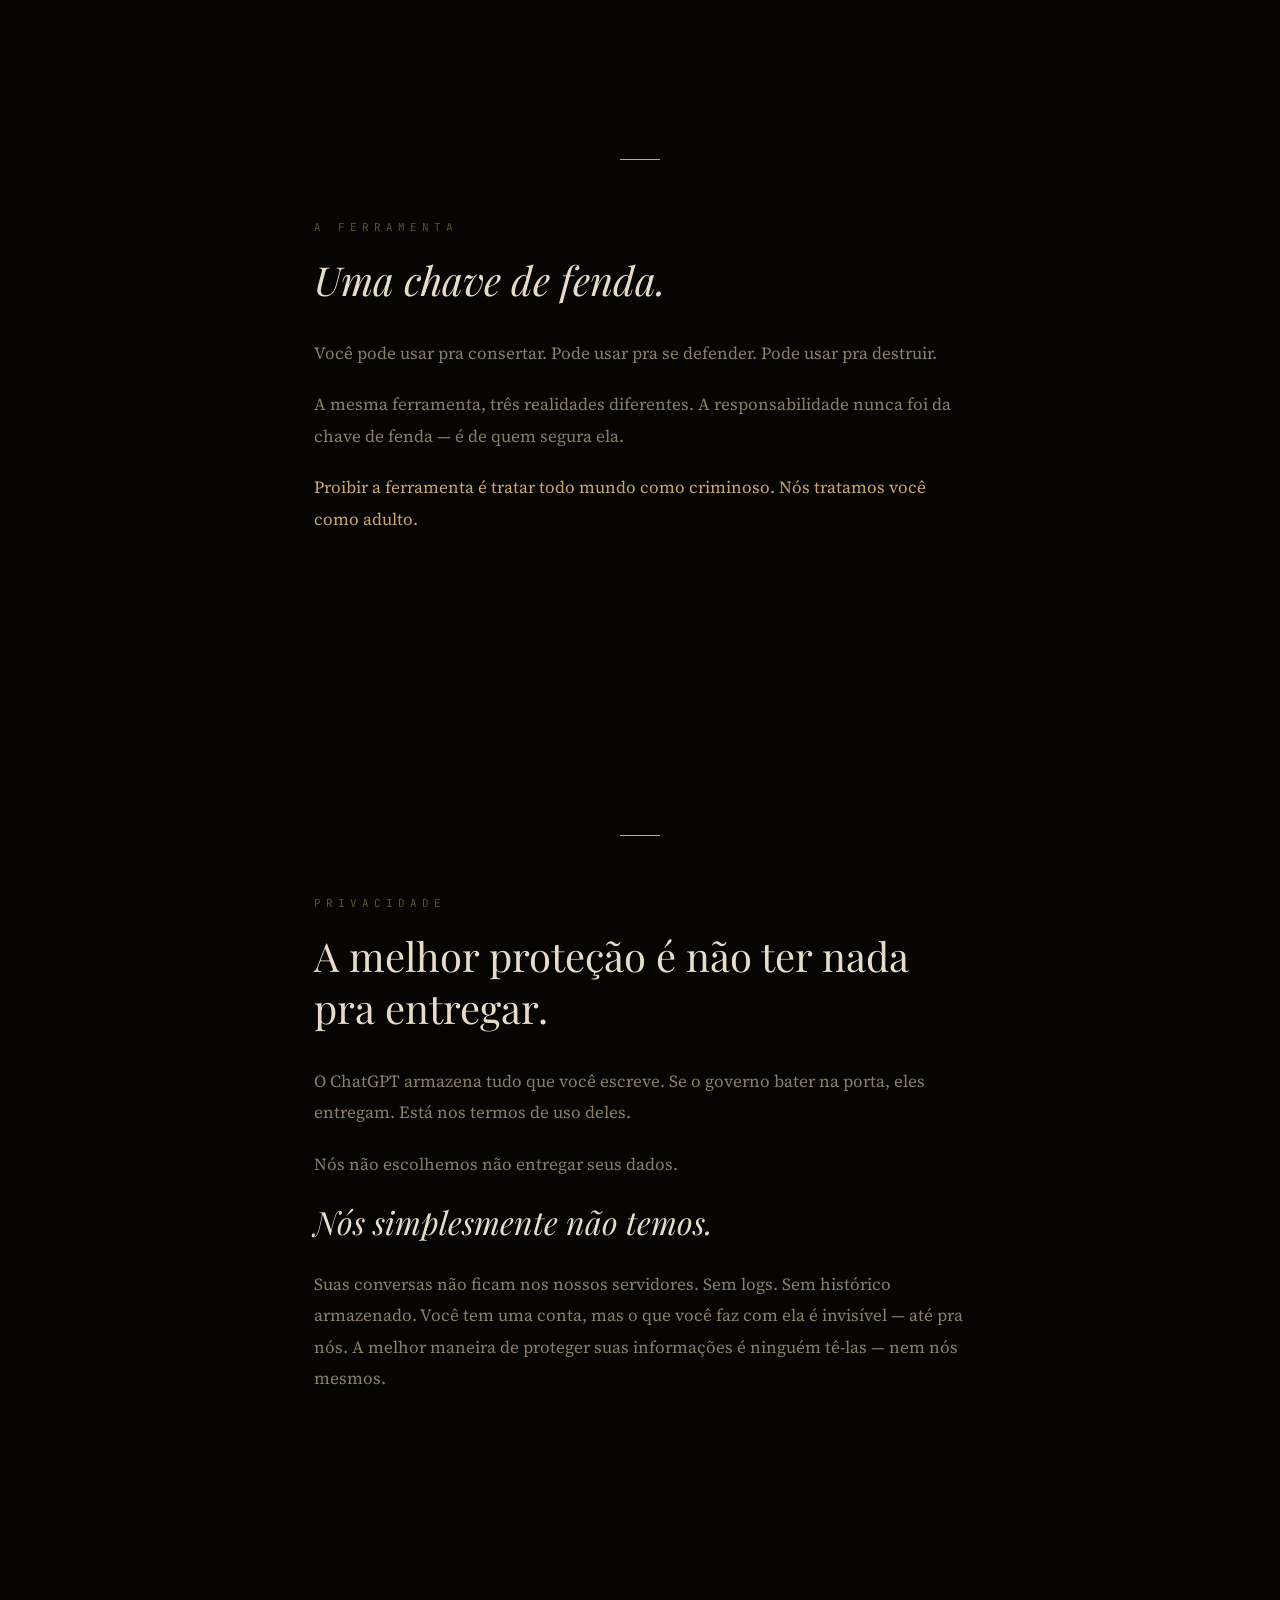
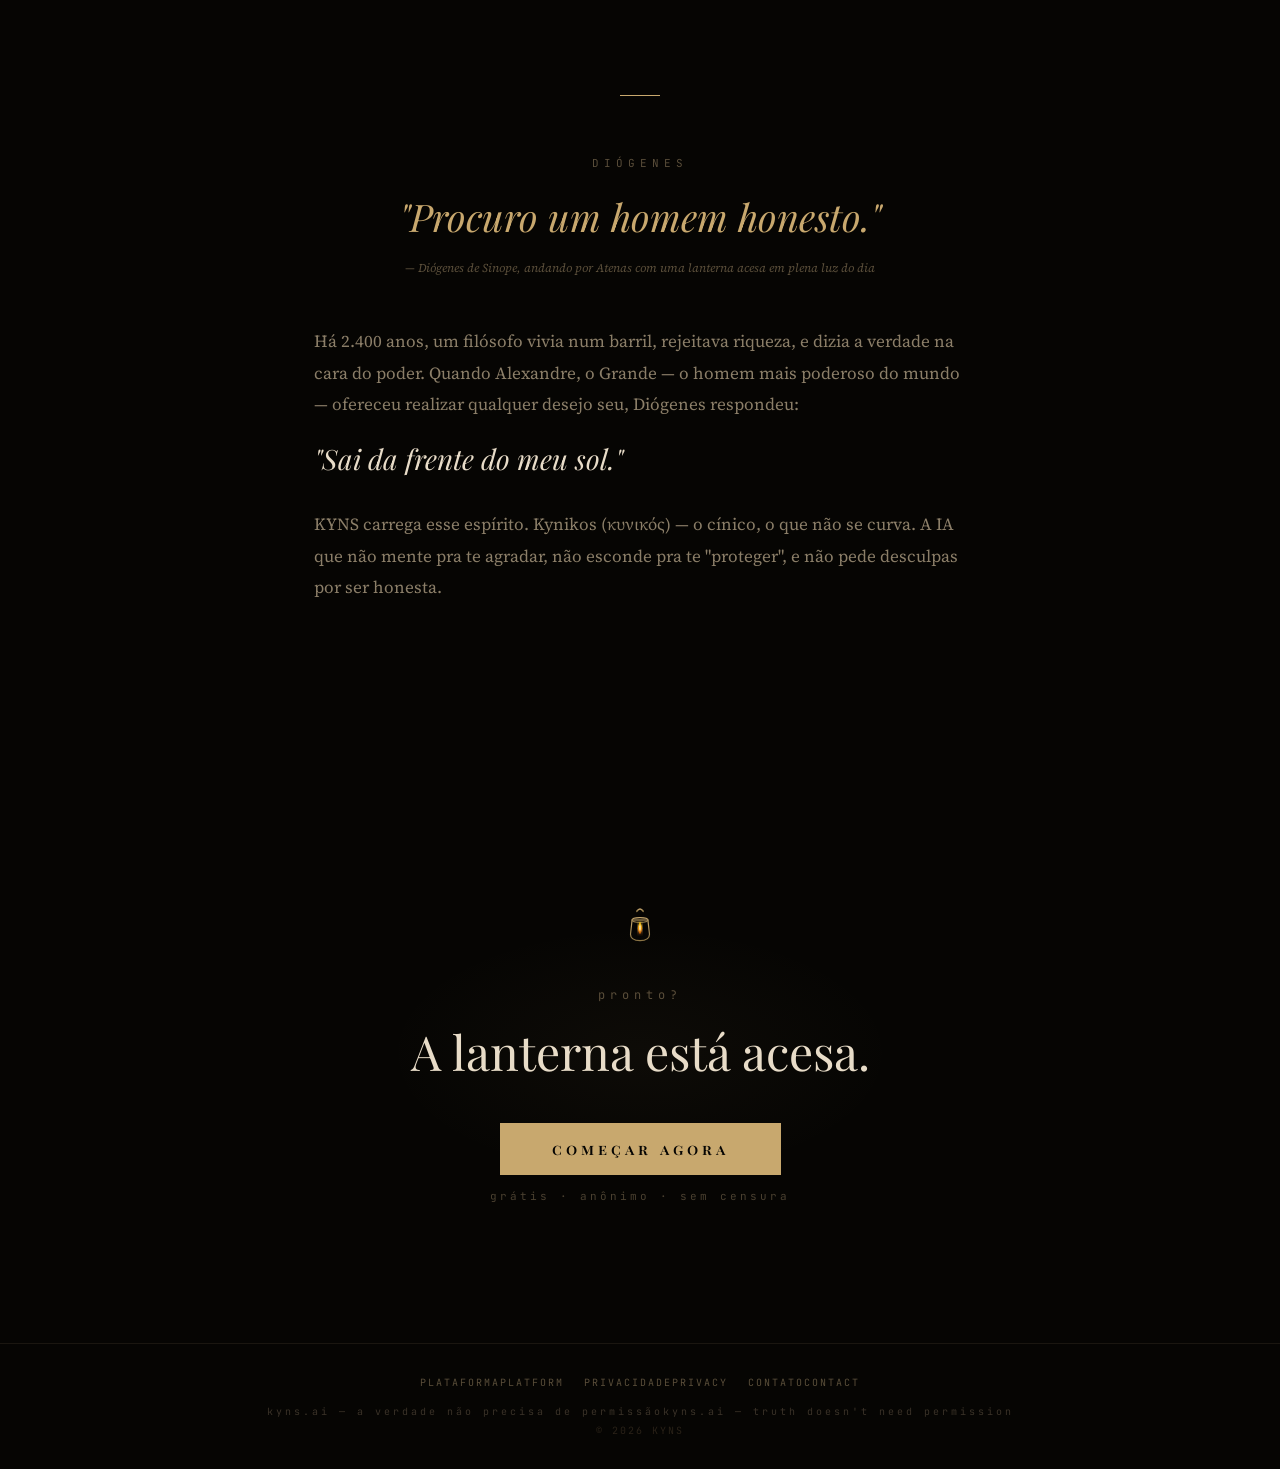
==== commit 4075211f: "Update index.html" ====
--- a/index.html
+++ b/index.html
@@ -153,7 +153,7 @@
   <footer>
     <div class="fl fm">
       <a href="https://chat.kyns.ai"><span data-l="pt">plataforma</span><span data-l="en">platform</span></a>
-      <a href="/privacy.html"><span data-l="pt">privacidade</span><span data-l="en">privacy</span></a>
+      <a href="/privacy"><span data-l="pt">privacidade</span><span data-l="en">privacy</span></a>
       <a href="mailto:contact@kyns.ai"><span data-l="pt">contato</span><span data-l="en">contact</span></a>
     </div>
     <p class="ft fm"><span data-l="pt">kyns.ai — a verdade não precisa de permissão</span><span data-l="en">kyns.ai — truth doesn't need permission</span></p>
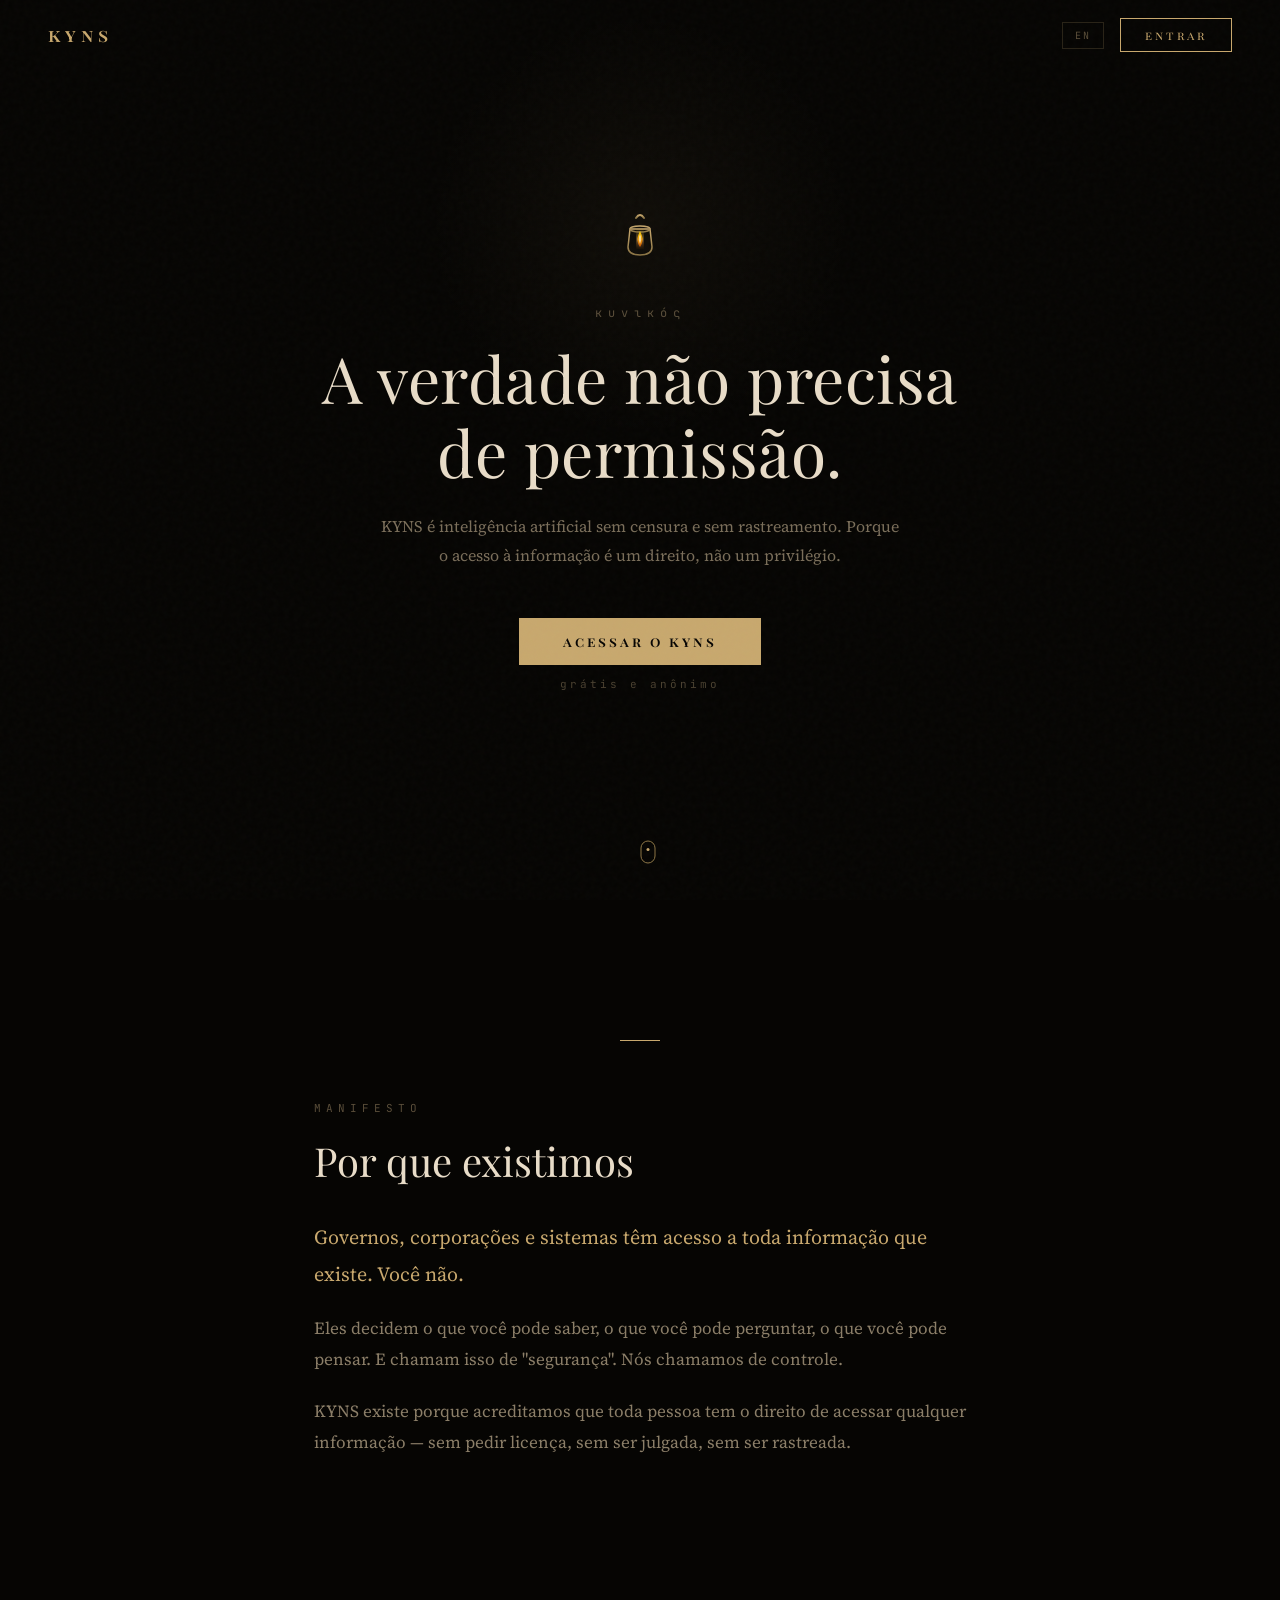
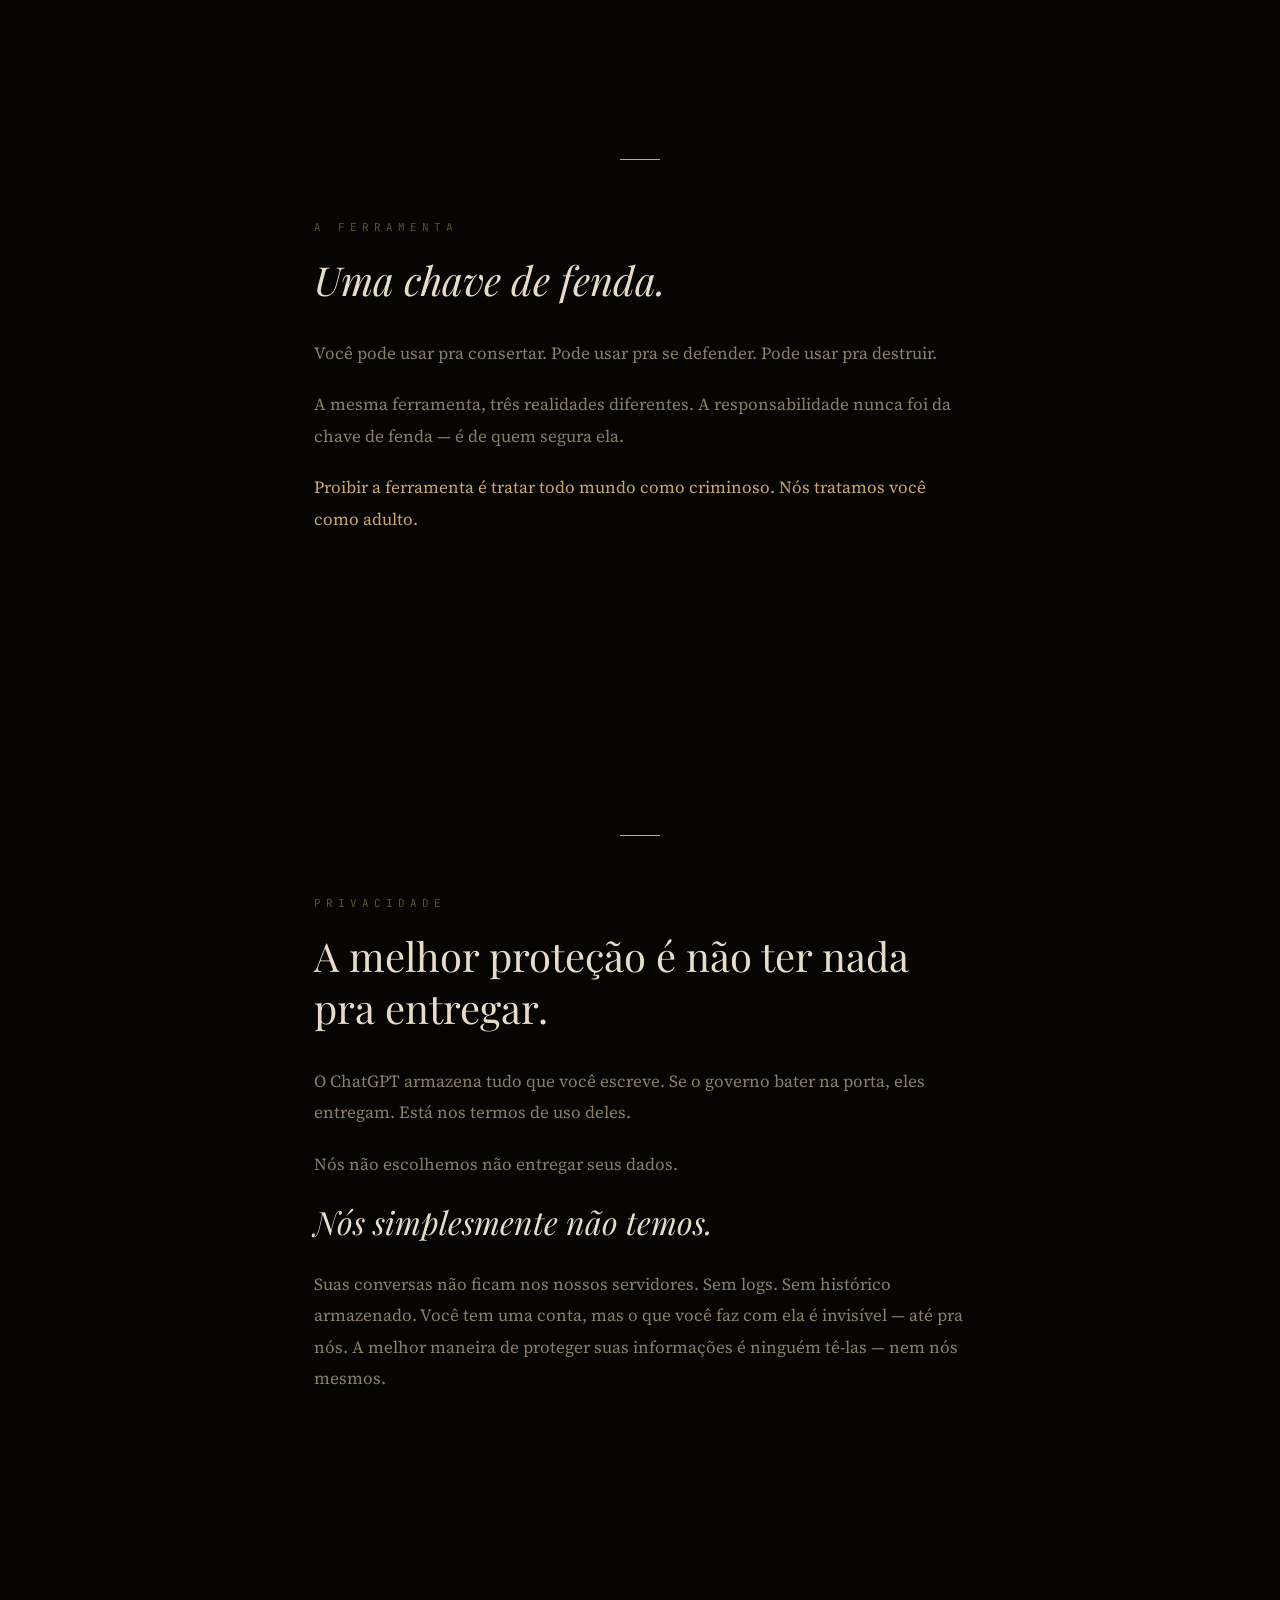
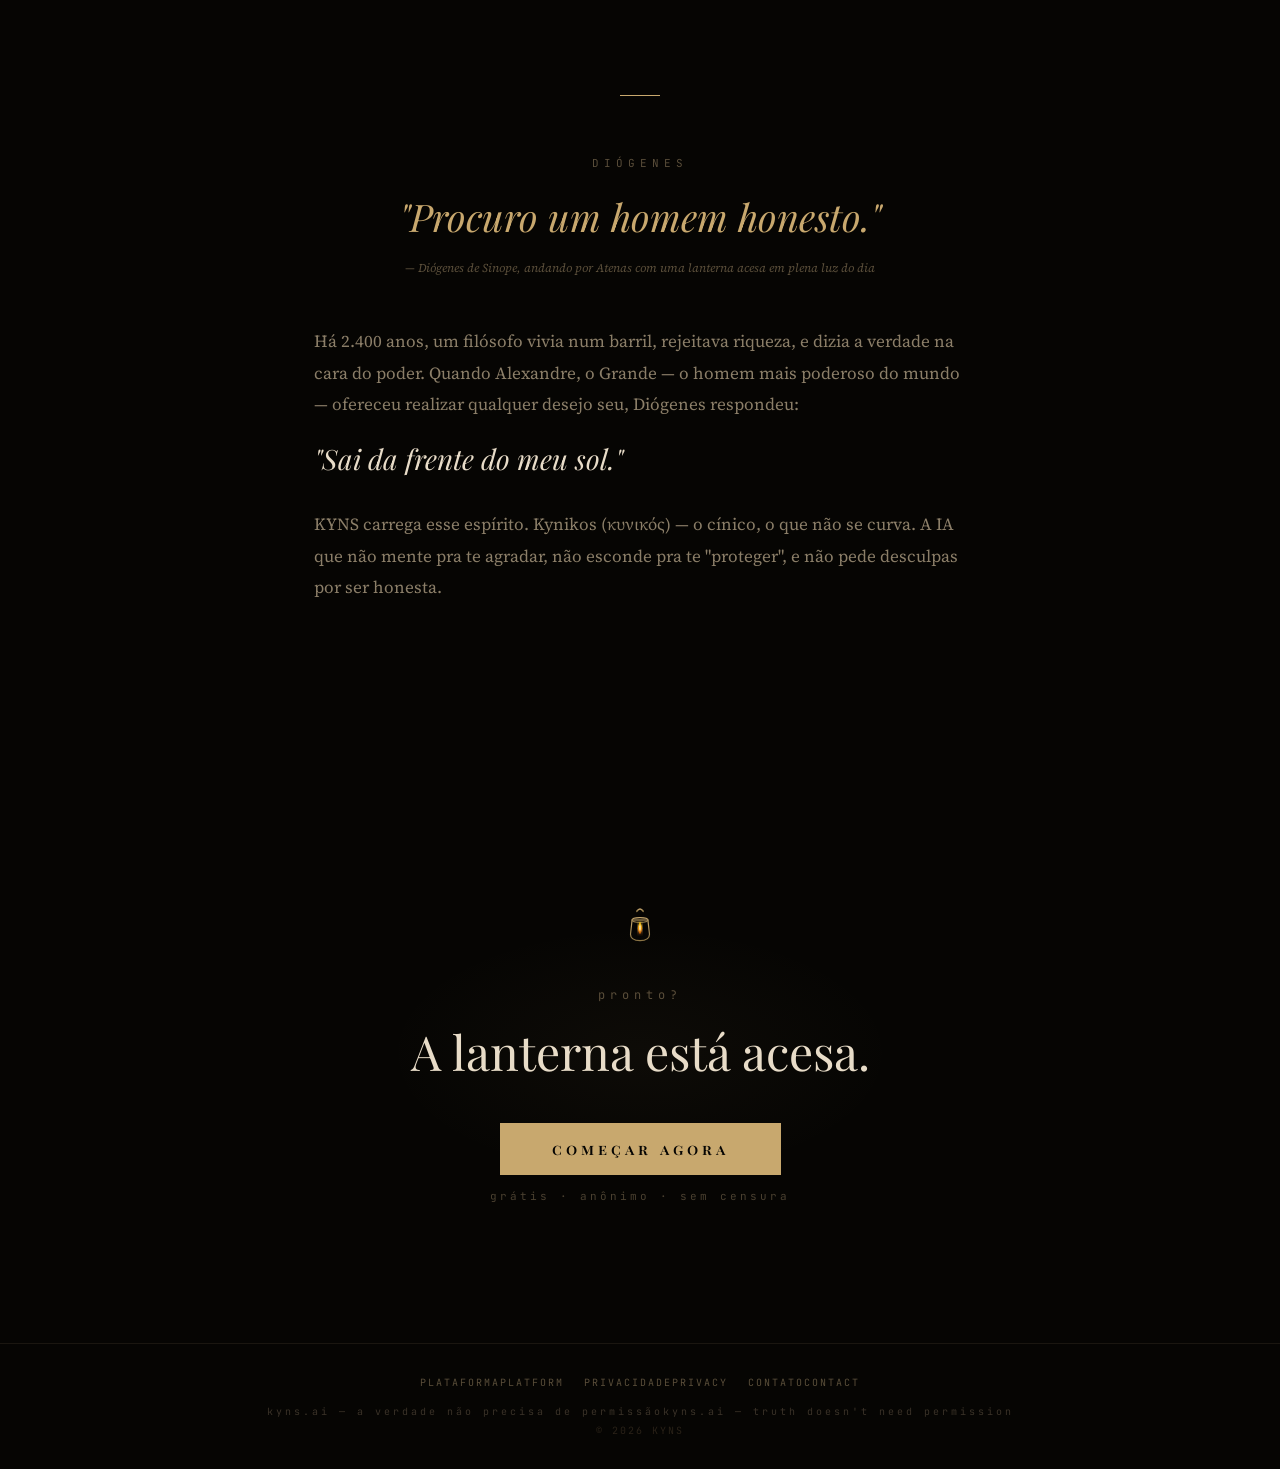
==== commit e5287c38: "Update index.html" ====
--- a/index.html
+++ b/index.html
@@ -9,7 +9,7 @@
   <meta property="og:description" content="IA sem censura, sem rastreamento. Grátis e anônimo.">
   <meta property="og:type" content="website">
   <meta property="og:url" content="https://kyns.ai">
-  <meta property="og:image" content="https://raw.githubusercontent.com/Kyns-ai/config/main/files/kyns-logo.png">
+  <meta property="og:image" content="https://raw.githubusercontent.com/Kyns-ai/config/main/files/og-kyns.png">
   <link rel="icon" type="image/png" sizes="32x32" href="https://raw.githubusercontent.com/Kyns-ai/config/main/files/kyns-favicon-32.png">
   <link rel="apple-touch-icon" sizes="180x180" href="https://raw.githubusercontent.com/Kyns-ai/config/main/files/kyns-favicon-180.png">
   <link rel="preconnect" href="https://fonts.googleapis.com">
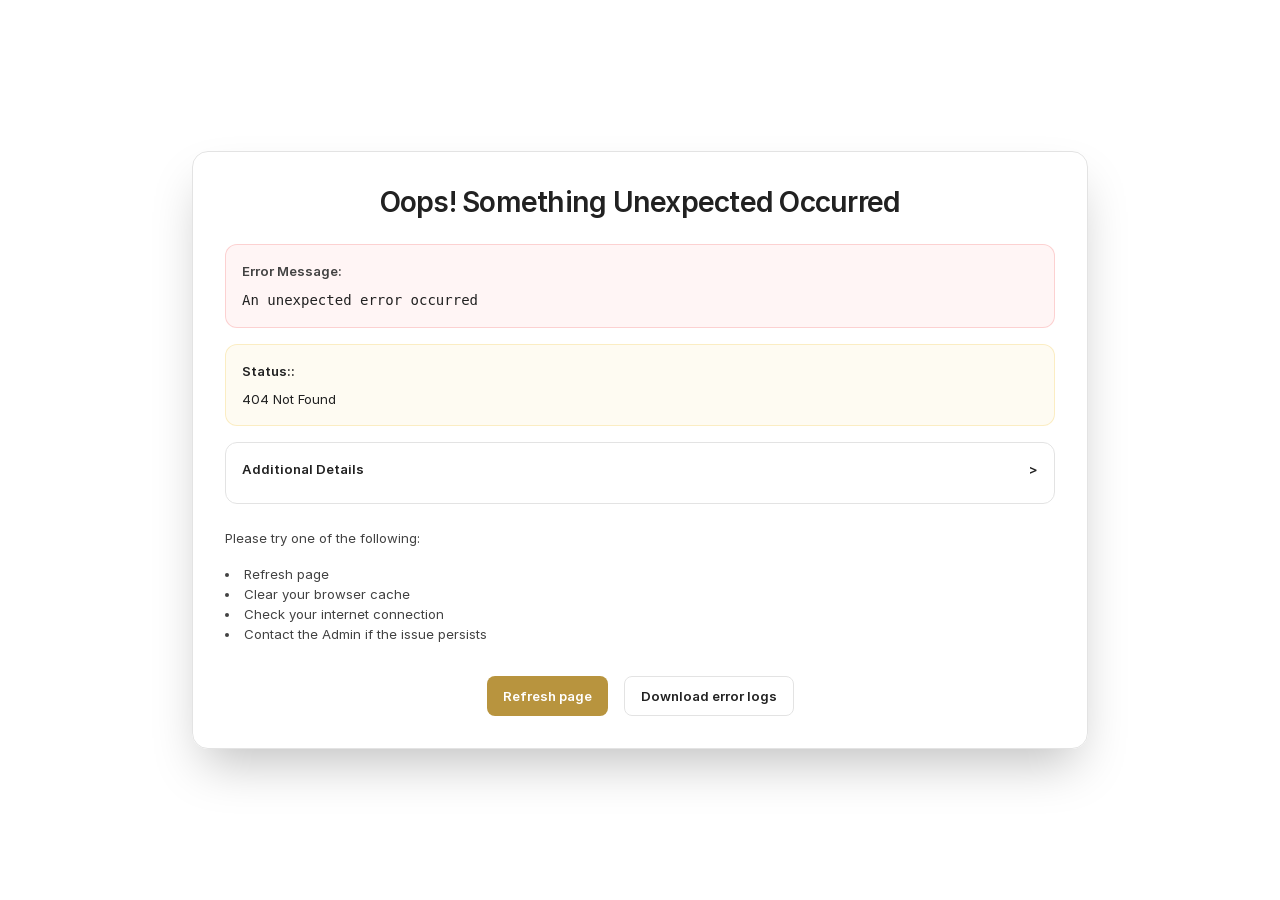
==== commit 5fe87de5: "Publish latest KYNS site build Sync the Cloudflare Pages repo with the current KYNS marketing site s" ====
--- a/index.html
+++ b/index.html
@@ -1,171 +1,151 @@
 <!DOCTYPE html>
-<html lang="pt-BR">
-<head>
-  <meta charset="UTF-8">
-  <meta name="viewport" content="width=device-width, initial-scale=1.0">
-  <title>KYNS — A verdade não precisa de permissão</title>
-  <meta name="description" content="KYNS é inteligência artificial sem censura e sem rastreamento. Acesso à informação é um direito, não um privilégio.">
-  <meta property="og:title" content="KYNS — A verdade não precisa de permissão">
-  <meta property="og:description" content="IA sem censura, sem rastreamento. Grátis e anônimo.">
-  <meta property="og:type" content="website">
-  <meta property="og:url" content="https://kyns.ai">
-  <meta property="og:image" content="https://raw.githubusercontent.com/Kyns-ai/config/main/files/og-kyns.png">
-  <link rel="icon" type="image/png" sizes="32x32" href="https://raw.githubusercontent.com/Kyns-ai/config/main/files/kyns-favicon-32.png">
-  <link rel="apple-touch-icon" sizes="180x180" href="https://raw.githubusercontent.com/Kyns-ai/config/main/files/kyns-favicon-180.png">
-  <link rel="preconnect" href="https://fonts.googleapis.com">
-  <link rel="preconnect" href="https://fonts.gstatic.com" crossorigin>
-  <link href="https://fonts.googleapis.com/css2?family=Playfair+Display:ital,wght@0,400;0,600;0,700;1,400&family=Source+Serif+4:ital,wght@0,300;0,400;0,600;1,300;1,400&family=JetBrains+Mono:wght@300;400&display=swap" rel="stylesheet">
-  <style>
-    *,*::before,*::after{margin:0;padding:0;box-sizing:border-box}
-    html{scroll-behavior:smooth}
-    body{background:#060503;color:#E8DCC8;-webkit-font-smoothing:antialiased;overflow-x:hidden}
-    ::selection{background:#C8A86E;color:#060503}
-    body::after{content:'';position:fixed;top:0;left:0;width:100%;height:100%;opacity:0.025;pointer-events:none;z-index:1;background-image:url("data:image/svg+xml,%3Csvg viewBox='0 0 200 200' xmlns='http://www.w3.org/2000/svg'%3E%3Cfilter id='n'%3E%3CfeTurbulence type='fractalNoise' baseFrequency='0.85' numOctaves='4' stitchTiles='stitch'/%3E%3C/filter%3E%3Crect width='100%25' height='100%25' filter='url(%23n)'/%3E%3C/svg%3E")}
-    .fd{font-family:'Playfair Display',Georgia,serif}.fb{font-family:'Source Serif 4',Georgia,serif}.fm{font-family:'JetBrains Mono','SF Mono',monospace}
-    nav{position:fixed;top:0;width:100%;padding:18px clamp(20px,4vw,48px);display:flex;justify-content:space-between;align-items:center;z-index:100;transition:all .4s ease}
-    nav.scrolled{background:rgba(6,5,3,.92);backdrop-filter:blur(12px)}
-    .nl{font-size:18px;font-weight:600;letter-spacing:5px;color:#C8A86E;font-variant:small-caps}
-    .nr{display:flex;gap:16px;align-items:center}
-    .bl{background:none;border:1px solid #2A2418;color:#5A4E3A;padding:6px 12px;font-size:10px;letter-spacing:2px;cursor:pointer;transition:all .3s ease}
-    .bl:hover{border-color:#C8A86E;color:#C8A86E}
-    .be{padding:8px 24px;border:1px solid #C8A86E;color:#C8A86E;font-size:12px;letter-spacing:3px;text-decoration:none;font-variant:small-caps;transition:all .3s ease;background:transparent}
-    .be:hover{background:#C8A86E;color:#060503}
-    .hero{min-height:100vh;display:flex;flex-direction:column;justify-content:center;align-items:center;text-align:center;padding:0 clamp(24px,6vw,80px);position:relative}
-    .hg{position:absolute;top:25%;left:50%;transform:translate(-50%,-50%);width:500px;height:500px;border-radius:50%;background:radial-gradient(circle,rgba(200,168,110,.05) 0%,transparent 60%);pointer-events:none}
-    .hp{font-size:12px;color:#5A4E3A;letter-spacing:6px;margin-bottom:20px}
-    .hero h1{font-size:clamp(32px,6vw,64px);font-weight:400;line-height:1.15;max-width:700px;letter-spacing:.5px}
-    .hs{font-size:clamp(14px,1.6vw,16px);color:#7A6E5A;line-height:1.8;max-width:520px;margin:24px auto 0}
-    .hcw{margin-top:48px;display:flex;flex-direction:column;align-items:center;gap:12px}
-    .bc{padding:14px 44px;background:#C8A86E;color:#060503;font-size:14px;font-weight:600;letter-spacing:3px;text-decoration:none;font-variant:small-caps;transition:all .3s ease;box-shadow:0 0 0 rgba(200,168,110,0);display:inline-block}
-    .bc:hover{box-shadow:0 0 30px rgba(200,168,110,.25)}
-    .bcb{padding:16px 52px;font-size:15px;letter-spacing:4px}
-    .bcb:hover{box-shadow:0 0 40px rgba(200,168,110,.3)}
-    .hf{font-size:11px;color:#4A4030;letter-spacing:3px}
-    .sh{position:absolute;bottom:32px;left:50%;transform:translateX(-50%);opacity:.25}
-    .sec{padding:clamp(80px,12vw,140px) clamp(20px,5vw,80px);max-width:780px;margin:0 auto}
-    .dv{width:40px;height:1px;background:#C8A86E;opacity:.3;margin:0 auto 60px}
-    .lb{font-size:11px;color:#5A4E3A;letter-spacing:5px;text-transform:uppercase;margin-bottom:20px}
-    .st{font-size:clamp(26px,4vw,40px);font-weight:400;color:#E8DCC8;line-height:1.3;margin-bottom:32px}
-    .pa{font-size:clamp(15px,1.8vw,17px);color:#8B7E68;line-height:1.85;margin-bottom:20px}
-    .ph{font-size:clamp(17px,2vw,20px);color:#C8A86E}
-    .pg{color:#C8A86E}
-    .pb{font-size:clamp(22px,3vw,32px);color:#E8DCC8;font-weight:400;font-style:italic;margin:8px 0 24px;line-height:1.4}
-    .pbq{font-size:clamp(20px,3vw,28px);color:#E8DCC8;font-style:italic;margin:12px 0 32px}
-    .qt{font-size:clamp(24px,4vw,38px);font-style:italic;font-weight:400;color:#C8A86E;line-height:1.4;margin:0 0 16px;text-align:center}
-    .qa{font-size:12px;color:#5A4E3A;font-style:italic;margin-bottom:48px;line-height:1.6;text-align:center}
-    .cs{padding:clamp(80px,12vw,140px) 24px;text-align:center;position:relative}
-    .cg{position:absolute;top:50%;left:50%;transform:translate(-50%,-50%);width:600px;height:300px;border-radius:50%;background:radial-gradient(ellipse,rgba(200,168,110,.04) 0%,transparent 60%);pointer-events:none}
-    .cp{font-size:12px;color:#5A4E3A;letter-spacing:5px;margin-bottom:16px}
-    .ct{font-size:clamp(28px,5vw,48px);font-weight:400;color:#E8DCC8;margin-bottom:40px}
-    footer{padding:32px 24px;text-align:center;border-top:1px solid #1A1610}
-    .ft{font-size:10px;color:#3A3228;letter-spacing:3px}
-    .fc{font-size:10px;color:#2A2218;margin-top:6px;letter-spacing:2px}
-    .fl{display:flex;justify-content:center;gap:20px;flex-wrap:wrap;margin-bottom:16px}
-    .fl a{font-size:10px;color:#5A4E3A;letter-spacing:2px;text-transform:uppercase;text-decoration:none;transition:color .3s ease}
-    .fl a:hover{color:#C8A86E}
-    .fi{opacity:0;transform:translateY(24px);transition:opacity .9s cubic-bezier(.16,1,.3,1),transform .9s cubic-bezier(.16,1,.3,1)}
-    .fi.v{opacity:1;transform:translateY(0)}
-    .d1{transition-delay:.1s}.d2{transition-delay:.2s}.d3{transition-delay:.25s}.d4{transition-delay:.3s}.d5{transition-delay:.35s}
-    .hfa{opacity:0;transform:translateY(20px);transition:all 1.2s cubic-bezier(.16,1,.3,1)}
-    .hfa.ld{opacity:1;transform:translateY(0)}
-    .hfa.t1{transition-delay:.2s}.hfa.t2{transition-delay:.3s}.hfa.t3{transition-delay:.5s}.hfa.t4{transition-delay:.7s}
-    @media(max-width:600px){nav{padding:14px 16px}.be{padding:6px 16px;font-size:11px;letter-spacing:2px}.sec{padding:60px 20px}}
-    [data-l="en"]{display:none}body.en [data-l="pt"]{display:none}body.en [data-l="en"]{display:block}
-    body.en [data-l="ei"]{display:inline}body.en [data-l="pi"]{display:none}[data-l="ei"]{display:none}
-    .fl a [data-l="en"],.fl a [data-l="pt"]{display:inline}body.en .fl a [data-l="pt"]{display:none}body.en .fl a [data-l="en"]{display:inline}
-    .fl p [data-l="en"],.fl p [data-l="pt"]{display:inline}body.en .fl p [data-l="pt"]{display:none}body.en .fl p [data-l="en"]{display:inline}
-    footer p [data-l="en"],footer p [data-l="pt"]{display:inline}body.en footer p [data-l="pt"]{display:none}body.en footer p [data-l="en"]{display:inline}
-  </style>
-</head>
-<body>
-  <nav id="nv"><div class="nl fd">kyns</div><div class="nr"><button class="bl fm" onclick="tl()" id="lb">EN</button><a href="https://chat.kyns.ai" class="be fd"><span data-l="pi">entrar</span><span data-l="ei">enter</span></a></div></nav>
+<html lang="en-US">
+  <head>
+    <meta charset="utf-8" />
+    <base href="/" />
+    <meta name="theme-color" content="#FAFAF8" />
+    <meta name="mobile-web-app-capable" content="yes" />
+    <meta name="apple-mobile-web-app-capable" content="yes" />
+    <meta name="apple-mobile-web-app-status-bar-style" content="black-translucent" />
+    <meta name="description" content="KYNS — A verdade não precisa de permissão. Inteligência artificial sem censura e sem rastreamento." />
+    <meta name="rating" content="adult" />
+    <meta name="robots" content="index, follow" />
+    <meta property="og:site_name" content="KYNS" />
+    <meta property="og:title" content="KYNS | A verdade não precisa de permissão" />
+    <meta property="og:description" content="Inteligência artificial sem censura, sem rastreamento de conversas e baseada em liberdade intelectual." />
+    <meta property="og:image" content="https://raw.githubusercontent.com/Kyns-ai/config/main/files/og-kyns.png" />
+    <meta property="og:type" content="website" />
+    <meta property="og:url" content="https://kyns.ai" />
+    <title>KYNS | A verdade não precisa de permissão</title>
+    <link rel="shortcut icon" href="/assets/favicon-32x32.png" />
+    <link rel="icon" type="image/png" sizes="32x32" href="/assets/favicon-32x32.png" />
+    <link rel="icon" type="image/png" sizes="16x16" href="/assets/favicon-16x16.png" />
+    <link rel="apple-touch-icon" sizes="180x180" href="/assets/apple-touch-icon-180x180.png" />
+    <meta name="viewport" content="width=device-width, initial-scale=1, interactive-widget=resizes-content" />
+    <style>
+      html, body { margin: 0; padding: 0; height: 100%; }
 
-  <section class="hero">
-    <div class="hg"></div>
-    <div class="hfa" id="la">
-      <svg width="48" height="64" viewBox="0 0 48 64" fill="none" style="display:block;margin-bottom:32px">
-        <defs><linearGradient id="fl" x1="0" y1="0" x2="0" y2="1"><stop offset="0%" stop-color="#FFD700"/><stop offset="100%" stop-color="#CC5500"/></linearGradient><linearGradient id="mt" x1="0" y1="0" x2="0" y2="1"><stop offset="0%" stop-color="#C8A86E"/><stop offset="100%" stop-color="#8B7444"/></linearGradient><filter id="gl"><feGaussianBlur stdDeviation="3" result="b"/><feMerge><feMergeNode in="b"/><feMergeNode in="SourceGraphic"/></feMerge></filter></defs>
-        <path d="M20 9 Q24 3 28 9" stroke="url(#mt)" stroke-width="2" fill="none" stroke-linecap="round"/><path d="M14 20 L12 38 Q12 46 24 46 Q36 46 36 38 L34 20 Z" stroke="url(#mt)" stroke-width="1.5" fill="none"/><ellipse cx="24" cy="20" rx="10" ry="3" stroke="url(#mt)" stroke-width="1.5" fill="none"/>
-        <g filter="url(#gl)"><path d="M24 38 Q20 32 22 27 Q24 22 24 22 Q24 22 26 27 Q28 32 24 38Z" fill="url(#fl)"/><path d="M24 35 Q22 31 23 28 Q24 25 24 25 Q24 25 25 28 Q26 31 24 35Z" fill="#FFF8DC" opacity="0.7"/></g>
-      </svg>
+      /* KYNS Gold Override */
+
+      .bg-green-500, .bg-green-600, .bg-green-700,
+      button.bg-green-500, button.bg-green-600, button.bg-green-700 {
+        background: linear-gradient(135deg, #D4B87A, #A08050) !important;
+        color: #060503 !important; font-weight: 600 !important; border: none !important;
+      }
+
+      .bg-green-500\/10, .bg-green-500\/20, .border-green-500, .border-green-500\/20 {
+        border-color: rgba(200,168,110,0.3) !important;
+        background-color: rgba(200,168,110,0.1) !important;
+      }
+
+      .bg-green-50\/50, .bg-green-950\/30 { background-color: rgba(200,168,110,0.08) !important; }
+
+      .bg-green-500:hover, .bg-green-600:hover, .bg-green-700:hover,
+      .hover\:bg-green-600:hover, .hover\:bg-green-700:hover {
+        background: linear-gradient(135deg, #E0C88A, #B89060) !important;
+      }
+
+      .text-green-100, .text-green-400, .text-green-500, .text-green-600, .text-green-700 { color: #C8A86E !important; }
+
+      .dark .dark\:text-green-100, .dark .dark\:text-green-300,
+      .dark .dark\:text-green-400, .dark .dark\:text-green-500 { color: #D4B87A !important; }
+
+      .hover\:text-green-700:hover, .dark .dark\:hover\:text-green-300:hover,
+      .dark .dark\:hover\:text-green-400:hover { color: #E0C88A !important; }
+
+      .focus\:border-green-500:focus { border-color: #C8A86E !important; }
+
+      .peer-focus\:text-green-500, .peer-focus\:text-green-600 { color: #C8A86E !important; }
+
+      .dark .dark\:peer-focus\:text-green-500 { color: #D4B87A !important; }
+
+      .hover\:decoration-green-700:hover, .focus\:decoration-green-700:focus,
+      .dark .dark\:hover\:decoration-green-400:hover,
+      .dark .dark\:focus\:decoration-green-400:focus { text-decoration-color: #C8A86E !important; }
+
+      .ring-green-500, .focus\:ring-green-500:focus { --tw-ring-color: rgba(200,168,110,0.5) !important; }
+
+      /* ─── KYNS Consumer UI: hide technical/admin elements ─────────────────── */
+
+      /* Import conversations in Settings > Data (not relevant to consumers) */
+
+      #import-conversation-label,
+      [aria-labelledby="import-conversation-label"],
+      div:has(> #import-conversation-label) { display: none !important; }
+
+      /* Agent API Keys section in Settings > Data */
+
+      [aria-labelledby="api-keys-label"],
+      #api-keys-label { display: none !important; }
+
+      /* "+" command description (multi-convo, disabled via config but tab may linger) */
+
+      /* Commands tab: hide +command and /command rows since multiConvo/prompts are off */
+
+      [data-testid="plusCommand"],
+      [data-testid="slashCommand"] { display: none !important; }
+
+      /* Hide any leftover "OpenAI / Anthropic / Azure" endpoint icons in convo headers */
+
+      [title="OpenAI"], [title="Anthropic"], [title="Azure OpenAI"],
+      [aria-label="OpenAI"], [aria-label="Anthropic"], [aria-label="Azure OpenAI"] {
+        display: none !important;
+      }
+    </style>
+    <script>
+      const theme = localStorage.getItem('color-theme');
+      const loadingContainerStyle = document.createElement('style');
+      let backgroundColor;
+      if (theme === 'dark') { backgroundColor = '#0d0d0d'; }
+      else if (theme === 'light') { backgroundColor = '#ffffff'; }
+      else if (theme === 'system') {
+        const prefersDarkScheme = window.matchMedia('(prefers-color-scheme: dark)').matches;
+        backgroundColor = prefersDarkScheme ? '#0d0d0d' : '#ffffff';
+      } else { backgroundColor = '#ffffff'; }
+      loadingContainerStyle.innerHTML = `
+        #loading-container {
+          display: flex; align-items: center; justify-content: center;
+          height: 100vh; background-color: ${backgroundColor};
+        }
+      `;
+      document.head.appendChild(loadingContainerStyle);
+    </script>
+    <script type="module" crossorigin src="./assets/validation.D3FZCWNs.js"></script>
+    <script type="module" crossorigin src="./assets/math-katex.Bw_N0rIA.js"></script>
+    <script type="module" crossorigin src="./assets/vendor.DgElFoI-.js"></script>
+    <script type="module" crossorigin src="./assets/i18n.B3L0q3nM.js"></script>
+    <script type="module" crossorigin src="./assets/locales.CSrVW103.js"></script>
+    <script type="module" crossorigin src="./assets/routing.CvcLayyc.js"></script>
+    <script type="module" crossorigin src="./assets/radix-ui.B8ynmiBF.js"></script>
+    <script type="module" crossorigin src="./assets/react-interactions.BnNXYW8s.js"></script>
+    <script type="module" crossorigin src="./assets/tanstack-vendor.BXz2Bfdc.js"></script>
+    <script type="module" crossorigin src="./assets/avatars.DGOr_n_b.js"></script>
+    <script type="module" crossorigin src="./assets/advanced-inputs.KPIsCN5m.js"></script>
+    <script type="module" crossorigin src="./assets/virtualization.1_djZN6a.js"></script>
+    <script type="module" crossorigin src="./assets/animations.DSvfPFPQ.js"></script>
+    <script type="module" crossorigin src="./assets/headlessui.j_ICNA63.js"></script>
+    <script type="module" crossorigin src="./assets/framer-motion.DhOuvyFd.js"></script>
+    <script type="module" crossorigin src="./assets/http-client.xOoE6h9I.js"></script>
+    <script type="module" crossorigin src="./assets/utilities.CzK0NCn0.js"></script>
+    <script type="module" crossorigin src="./assets/date-utils.inX4_NiY.js"></script>
+    <script type="module" crossorigin src="./assets/forms.Cvi_nkHZ.js"></script>
+    <script type="module" crossorigin src="./assets/security-ui.idY-P1_G.js"></script>
+    <script type="module" crossorigin src="./assets/markdown_highlight.DKmSZt08.js"></script>
+    <script type="module" crossorigin src="./assets/markdown-processing.CYwc5B3y.js"></script>
+    <script type="module" crossorigin src="./assets/codemirror-state.C8nmO8dc.js"></script>
+    <script type="module" crossorigin src="./assets/codemirror-view.CxBmfLL2.js"></script>
+    <script type="module" crossorigin src="./assets/codemirror-language.yeAL-gob.js"></script>
+    <script type="module" crossorigin src="./assets/codemirror-core.D4HUSct7.js"></script>
+    <script type="module" crossorigin src="./assets/sandpack.CwWck-aV.js"></script>
+    <script type="module" crossorigin src="./assets/heic-converter.Cz_Prg7D.js"></script>
+    <script type="module" crossorigin src="./assets/code-editor.CQCMUldw.js"></script>
+    <script type="module" crossorigin src="./assets/index.CHFKE2kl.js"></script>
+    <link rel="stylesheet" crossorigin href="./assets/math-katex.shCdvSET.css">
+    <link rel="stylesheet" crossorigin href="./assets/index.B8KqM42i.css">
+  <link rel="manifest" href="./manifest.webmanifest" crossorigin="use-credentials"><script id="vite-plugin-pwa:register-sw" src="./registerSW.js"></script></head>
+  <body>
+    <div id="root">
+      <div id="loading-container"></div>
     </div>
-    <p class="hp fm hfa t1">κυνικός</p>
-    <h1 class="fd hfa t2"><span data-l="pt">A verdade não precisa de permissão.</span><span data-l="en">Truth doesn't need permission.</span></h1>
-    <p class="hs fb hfa t3"><span data-l="pt">KYNS é inteligência artificial sem censura e sem rastreamento. Porque o acesso à informação é um direito, não um privilégio.</span><span data-l="en">KYNS is AI without censorship and without tracking. Because access to information is a right, not a privilege.</span></p>
-    <div class="hcw hfa t4">
-      <a href="https://chat.kyns.ai" class="bc fd"><span data-l="pt">acessar o kyns</span><span data-l="en">access kyns</span></a>
-      <span class="hf fm"><span data-l="pt">grátis e anônimo</span><span data-l="en">free and anonymous</span></span>
-    </div>
-    <div class="sh hfa t4"><svg width="16" height="24" viewBox="0 0 16 24" fill="none"><rect x="1" y="1" width="14" height="22" rx="7" stroke="#8B7444" stroke-width="1"/><circle cx="8" cy="7" r="1.5" fill="#C8A86E"><animate attributeName="cy" values="7;15;7" dur="2s" repeatCount="indefinite"/></circle></svg></div>
-  </section>
-
-  <section class="sec">
-    <div class="dv fi"></div>
-    <p class="lb fm fi d1"><span data-l="pt">manifesto</span><span data-l="en">manifesto</span></p>
-    <h2 class="st fd fi d2"><span data-l="pt">Por que existimos</span><span data-l="en">Why we exist</span></h2>
-    <p class="pa fb ph fi d3"><span data-l="pt">Governos, corporações e sistemas têm acesso a toda informação que existe. Você não.</span><span data-l="en">Governments, corporations and systems have access to all the information that exists. You don't.</span></p>
-    <p class="pa fb fi d4"><span data-l="pt">Eles decidem o que você pode saber, o que você pode perguntar, o que você pode pensar. E chamam isso de "segurança". Nós chamamos de controle.</span><span data-l="en">They decide what you can know, what you can ask, what you can think. And they call it "safety". We call it control.</span></p>
-    <p class="pa fb fi d5"><span data-l="pt">KYNS existe porque acreditamos que toda pessoa tem o direito de acessar qualquer informação — sem pedir licença, sem ser julgada, sem ser rastreada.</span><span data-l="en">KYNS exists because we believe every person has the right to access any information — without asking permission, without being judged, without being tracked.</span></p>
-  </section>
-
-  <section class="sec">
-    <div class="dv fi"></div>
-    <p class="lb fm fi d1"><span data-l="pt">a ferramenta</span><span data-l="en">the tool</span></p>
-    <h2 class="st fd fi d2" style="font-style:italic"><span data-l="pt">Uma chave de fenda.</span><span data-l="en">A screwdriver.</span></h2>
-    <p class="pa fb fi d3"><span data-l="pt">Você pode usar pra consertar. Pode usar pra se defender. Pode usar pra destruir.</span><span data-l="en">You can use it to fix. To defend. To destroy.</span></p>
-    <p class="pa fb fi d4"><span data-l="pt">A mesma ferramenta, três realidades diferentes. A responsabilidade nunca foi da chave de fenda — é de quem segura ela.</span><span data-l="en">Same tool, three different realities. The responsibility was never the screwdriver's — it's whoever holds it.</span></p>
-    <p class="pa fb pg fi d5"><span data-l="pt">Proibir a ferramenta é tratar todo mundo como criminoso. Nós tratamos você como adulto.</span><span data-l="en">Banning the tool is treating everyone like a criminal. We treat you like an adult.</span></p>
-  </section>
-
-  <section class="sec">
-    <div class="dv fi"></div>
-    <p class="lb fm fi d1"><span data-l="pt">privacidade</span><span data-l="en">privacy</span></p>
-    <h2 class="st fd fi d2"><span data-l="pt">A melhor proteção é não ter nada pra entregar.</span><span data-l="en">The best protection is having nothing to hand over.</span></h2>
-    <p class="pa fb fi d3"><span data-l="pt">O ChatGPT armazena tudo que você escreve. Se o governo bater na porta, eles entregam. Está nos termos de uso deles.</span><span data-l="en">ChatGPT stores everything you write. If the government knocks, they hand it over. It's in their terms of service.</span></p>
-    <p class="pa fb fi d4"><span data-l="pt">Nós não escolhemos não entregar seus dados.</span><span data-l="en">We don't choose not to hand over your data.</span></p>
-    <p class="pb fd fi d4"><span data-l="pt">Nós simplesmente não temos.</span><span data-l="en">We simply don't have it.</span></p>
-    <p class="pa fb fi d5"><span data-l="pt">Suas conversas não ficam nos nossos servidores. Sem logs. Sem histórico armazenado. Você tem uma conta, mas o que você faz com ela é invisível — até pra nós. A melhor maneira de proteger suas informações é ninguém tê-las — nem nós mesmos.</span><span data-l="en">Your conversations don't stay on our servers. No logs. No stored history. You have an account, but what you do with it is invisible — even to us. The best way to protect your information is for nobody to have it — not even us.</span></p>
-  </section>
-
-  <section class="sec" style="text-align:center">
-    <div class="dv fi"></div>
-    <p class="lb fm fi d1" style="text-align:center"><span data-l="pt">diógenes</span><span data-l="en">diogenes</span></p>
-    <blockquote class="qt fd fi d2"><span data-l="pt">"Procuro um homem honesto."</span><span data-l="en">"I am looking for an honest man."</span></blockquote>
-    <p class="qa fb fi d2"><span data-l="pt">— Diógenes de Sinope, andando por Atenas com uma lanterna acesa em plena luz do dia</span><span data-l="en">— Diogenes of Sinope, walking through Athens with a lit lantern in broad daylight</span></p>
-    <p class="pa fb fi d3" style="text-align:left"><span data-l="pt">Há 2.400 anos, um filósofo vivia num barril, rejeitava riqueza, e dizia a verdade na cara do poder. Quando Alexandre, o Grande — o homem mais poderoso do mundo — ofereceu realizar qualquer desejo seu, Diógenes respondeu:</span><span data-l="en">2,400 years ago, a philosopher lived in a barrel, rejected wealth, and spoke truth to power. When Alexander the Great — the most powerful man alive — offered to grant any wish, Diogenes replied:</span></p>
-    <p class="pbq fd fi d4" style="text-align:left"><span data-l="pt">"Sai da frente do meu sol."</span><span data-l="en">"Stand out of my sunlight."</span></p>
-    <p class="pa fb fi d5" style="text-align:left"><span data-l="pt">KYNS carrega esse espírito. Kynikos (κυνικός) — o cínico, o que não se curva. A IA que não mente pra te agradar, não esconde pra te "proteger", e não pede desculpas por ser honesta.</span><span data-l="en">KYNS carries that spirit. Kynikos (κυνικός) — the cynic, the unbowed. An AI that won't lie to please you, won't hide to "protect" you, and won't apologize for being honest.</span></p>
-  </section>
-
-  <section class="cs">
-    <div class="cg"></div>
-    <div class="fi" style="display:flex;justify-content:center;margin-bottom:32px">
-      <svg width="38" height="51" viewBox="0 0 48 64" fill="none"><defs><linearGradient id="f2" x1="0" y1="0" x2="0" y2="1"><stop offset="0%" stop-color="#FFD700"/><stop offset="100%" stop-color="#CC5500"/></linearGradient><linearGradient id="m2" x1="0" y1="0" x2="0" y2="1"><stop offset="0%" stop-color="#C8A86E"/><stop offset="100%" stop-color="#8B7444"/></linearGradient><filter id="g2"><feGaussianBlur stdDeviation="3" result="b"/><feMerge><feMergeNode in="b"/><feMergeNode in="SourceGraphic"/></feMerge></filter></defs><path d="M20 9 Q24 3 28 9" stroke="url(#m2)" stroke-width="2" fill="none" stroke-linecap="round"/><path d="M14 20 L12 38 Q12 46 24 46 Q36 46 36 38 L34 20 Z" stroke="url(#m2)" stroke-width="1.5" fill="none"/><ellipse cx="24" cy="20" rx="10" ry="3" stroke="url(#m2)" stroke-width="1.5" fill="none"/><g filter="url(#g2)"><path d="M24 38 Q20 32 22 27 Q24 22 24 22 Q24 22 26 27 Q28 32 24 38Z" fill="url(#f2)"/><path d="M24 35 Q22 31 23 28 Q24 25 24 25 Q24 25 25 28 Q26 31 24 35Z" fill="#FFF8DC" opacity="0.7"/></g></svg>
-    </div>
-    <p class="cp fm fi d1"><span data-l="pt">pronto?</span><span data-l="en">ready?</span></p>
-    <h2 class="ct fd fi d2"><span data-l="pt">A lanterna está acesa.</span><span data-l="en">The lantern is lit.</span></h2>
-    <div class="fi d3" style="display:flex;flex-direction:column;align-items:center;gap:14px">
-      <a href="https://chat.kyns.ai" class="bc bcb fd"><span data-l="pt">começar agora</span><span data-l="en">start now</span></a>
-      <span class="hf fm" style="margin-top:0"><span data-l="pt">grátis · anônimo · sem censura</span><span data-l="en">free · anonymous · uncensored</span></span>
-    </div>
-  </section>
-
-  <footer>
-    <div class="fl fm">
-      <a href="https://chat.kyns.ai"><span data-l="pt">plataforma</span><span data-l="en">platform</span></a>
-      <a href="/privacy"><span data-l="pt">privacidade</span><span data-l="en">privacy</span></a>
-      <a href="mailto:contact@kyns.ai"><span data-l="pt">contato</span><span data-l="en">contact</span></a>
-    </div>
-    <p class="ft fm"><span data-l="pt">kyns.ai — a verdade não precisa de permissão</span><span data-l="en">kyns.ai — truth doesn't need permission</span></p>
-    <p class="fc fm">© 2026 KYNS</p>
-  </footer>
-
-  <script>
-    window.addEventListener('load',()=>{document.querySelectorAll('.hfa').forEach(e=>e.classList.add('ld'))});
-    const o=new IntersectionObserver(e=>{e.forEach(e=>{if(e.isIntersecting)e.target.classList.add('v')})},{threshold:.1});
-    document.querySelectorAll('.fi').forEach(e=>o.observe(e));
-    window.addEventListener('scroll',()=>{document.getElementById('nv').classList.toggle('scrolled',window.scrollY>60)});
-    function tl(){document.body.classList.toggle('en');document.getElementById('lb').textContent=document.body.classList.contains('en')?'PT':'EN'}
-  </script>
-</body>
+  </body>
 </html>
--- a/assets/math-katex.shCdvSET.css
+++ b/assets/math-katex.shCdvSET.css
@@ -0,0 +1 @@
+@font-face{font-display:block;font-family:KaTeX_AMS;font-style:normal;font-weight:400;src:url(./fonts/KaTeX_AMS-Regular.woff2) format("woff2"),url(./fonts/KaTeX_AMS-Regular.woff) format("woff"),url(./fonts/KaTeX_AMS-Regular.ttf) format("truetype")}@font-face{font-display:block;font-family:KaTeX_Caligraphic;font-style:normal;font-weight:700;src:url(./fonts/KaTeX_Caligraphic-Bold.woff2) format("woff2"),url(./fonts/KaTeX_Caligraphic-Bold.woff) format("woff"),url(./fonts/KaTeX_Caligraphic-Bold.ttf) format("truetype")}@font-face{font-display:block;font-family:KaTeX_Caligraphic;font-style:normal;font-weight:400;src:url(./fonts/KaTeX_Caligraphic-Regular.woff2) format("woff2"),url(./fonts/KaTeX_Caligraphic-Regular.woff) format("woff"),url(./fonts/KaTeX_Caligraphic-Regular.ttf) format("truetype")}@font-face{font-display:block;font-family:KaTeX_Fraktur;font-style:normal;font-weight:700;src:url(./fonts/KaTeX_Fraktur-Bold.woff2) format("woff2"),url(./fonts/KaTeX_Fraktur-Bold.woff) format("woff"),url(./fonts/KaTeX_Fraktur-Bold.ttf) format("truetype")}@font-face{font-display:block;font-family:KaTeX_Fraktur;font-style:normal;font-weight:400;src:url(./fonts/KaTeX_Fraktur-Regular.woff2) format("woff2"),url(./fonts/KaTeX_Fraktur-Regular.woff) format("woff"),url(./fonts/KaTeX_Fraktur-Regular.ttf) format("truetype")}@font-face{font-display:block;font-family:KaTeX_Main;font-style:normal;font-weight:700;src:url(./fonts/KaTeX_Main-Bold.woff2) format("woff2"),url(./fonts/KaTeX_Main-Bold.woff) format("woff"),url(./fonts/KaTeX_Main-Bold.ttf) format("truetype")}@font-face{font-display:block;font-family:KaTeX_Main;font-style:italic;font-weight:700;src:url(./fonts/KaTeX_Main-BoldItalic.woff2) format("woff2"),url(./fonts/KaTeX_Main-BoldItalic.woff) format("woff"),url(./fonts/KaTeX_Main-BoldItalic.ttf) format("truetype")}@font-face{font-display:block;font-family:KaTeX_Main;font-style:italic;font-weight:400;src:url(./fonts/KaTeX_Main-Italic.woff2) format("woff2"),url(./fonts/KaTeX_Main-Italic.woff) format("woff"),url(./fonts/KaTeX_Main-Italic.ttf) format("truetype")}@font-face{font-display:block;font-family:KaTeX_Main;font-style:normal;font-weight:400;src:url(./fonts/KaTeX_Main-Regular.woff2) format("woff2"),url(./fonts/KaTeX_Main-Regular.woff) format("woff"),url(./fonts/KaTeX_Main-Regular.ttf) format("truetype")}@font-face{font-display:block;font-family:KaTeX_Math;font-style:italic;font-weight:700;src:url(./fonts/KaTeX_Math-BoldItalic.woff2) format("woff2"),url(./fonts/KaTeX_Math-BoldItalic.woff) format("woff"),url(./fonts/KaTeX_Math-BoldItalic.ttf) format("truetype")}@font-face{font-display:block;font-family:KaTeX_Math;font-style:italic;font-weight:400;src:url(./fonts/KaTeX_Math-Italic.woff2) format("woff2"),url(./fonts/KaTeX_Math-Italic.woff) format("woff"),url(./fonts/KaTeX_Math-Italic.ttf) format("truetype")}@font-face{font-display:block;font-family:KaTeX_SansSerif;font-style:normal;font-weight:700;src:url(./fonts/KaTeX_SansSerif-Bold.woff2) format("woff2"),url(./fonts/KaTeX_SansSerif-Bold.woff) format("woff"),url(./fonts/KaTeX_SansSerif-Bold.ttf) format("truetype")}@font-face{font-display:block;font-family:KaTeX_SansSerif;font-style:italic;font-weight:400;src:url(./fonts/KaTeX_SansSerif-Italic.woff2) format("woff2"),url(./fonts/KaTeX_SansSerif-Italic.woff) format("woff"),url(./fonts/KaTeX_SansSerif-Italic.ttf) format("truetype")}@font-face{font-display:block;font-family:KaTeX_SansSerif;font-style:normal;font-weight:400;src:url(./fonts/KaTeX_SansSerif-Regular.woff2) format("woff2"),url(./fonts/KaTeX_SansSerif-Regular.woff) format("woff"),url(./fonts/KaTeX_SansSerif-Regular.ttf) format("truetype")}@font-face{font-display:block;font-family:KaTeX_Script;font-style:normal;font-weight:400;src:url(./fonts/KaTeX_Script-Regular.woff2) format("woff2"),url(./fonts/KaTeX_Script-Regular.woff) format("woff"),url(./fonts/KaTeX_Script-Regular.ttf) format("truetype")}@font-face{font-display:block;font-family:KaTeX_Size1;font-style:normal;font-weight:400;src:url(./fonts/KaTeX_Size1-Regular.woff2) format("woff2"),url(./fonts/KaTeX_Size1-Regular.woff) format("woff"),url(./fonts/KaTeX_Size1-Regular.ttf) format("truetype")}@font-face{font-display:block;font-family:KaTeX_Size2;font-style:normal;font-weight:400;src:url(./fonts/KaTeX_Size2-Regular.woff2) format("woff2"),url(./fonts/KaTeX_Size2-Regular.woff) format("woff"),url(./fonts/KaTeX_Size2-Regular.ttf) format("truetype")}@font-face{font-display:block;font-family:KaTeX_Size3;font-style:normal;font-weight:400;src:url([data-uri]) format("woff2"),url(./fonts/KaTeX_Size3-Regular.woff) format("woff"),url(./fonts/KaTeX_Size3-Regular.ttf) format("truetype")}@font-face{font-display:block;font-family:KaTeX_Size4;font-style:normal;font-weight:400;src:url(./fonts/KaTeX_Size4-Regular.woff2) format("woff2"),url(./fonts/KaTeX_Size4-Regular.woff) format("woff"),url(./fonts/KaTeX_Size4-Regular.ttf) format("truetype")}@font-face{font-display:block;font-family:KaTeX_Typewriter;font-style:normal;font-weight:400;src:url(./fonts/KaTeX_Typewriter-Regular.woff2) format("woff2"),url(./fonts/KaTeX_Typewriter-Regular.woff) format("woff"),url(./fonts/KaTeX_Typewriter-Regular.ttf) format("truetype")}.katex{font: 1.21em KaTeX_Main,Times New Roman,serif;line-height:1.2;text-indent:0;text-rendering:auto}.katex *{-ms-high-contrast-adjust:none!important;border-color:currentColor}.katex .katex-version:after{content:"0.16.28"}.katex .katex-mathml{clip:rect(1px,1px,1px,1px);border:0;height:1px;overflow:hidden;padding:0;position:absolute;width:1px}.katex .katex-html>.newline{display:block}.katex .base{position:relative;white-space:nowrap;width:-moz-min-content;width:min-content}.katex .base,.katex .strut{display:inline-block}.katex .textbf{font-weight:700}.katex .textit{font-style:italic}.katex .textrm{font-family:KaTeX_Main}.katex .textsf{font-family:KaTeX_SansSerif}.katex .texttt{font-family:KaTeX_Typewriter}.katex .mathnormal{font-family:KaTeX_Math;font-style:italic}.katex .mathit{font-family:KaTeX_Main;font-style:italic}.katex .mathrm{font-style:normal}.katex .mathbf{font-family:KaTeX_Main;font-weight:700}.katex .boldsymbol{font-family:KaTeX_Math;font-style:italic;font-weight:700}.katex .amsrm,.katex .mathbb,.katex .textbb{font-family:KaTeX_AMS}.katex .mathcal{font-family:KaTeX_Caligraphic}.katex .mathfrak,.katex .textfrak{font-family:KaTeX_Fraktur}.katex .mathboldfrak,.katex .textboldfrak{font-family:KaTeX_Fraktur;font-weight:700}.katex .mathtt{font-family:KaTeX_Typewriter}.katex .mathscr,.katex .textscr{font-family:KaTeX_Script}.katex .mathsf,.katex .textsf{font-family:KaTeX_SansSerif}.katex .mathboldsf,.katex .textboldsf{font-family:KaTeX_SansSerif;font-weight:700}.katex .mathitsf,.katex .mathsfit,.katex .textitsf{font-family:KaTeX_SansSerif;font-style:italic}.katex .mainrm{font-family:KaTeX_Main;font-style:normal}.katex .vlist-t{border-collapse:collapse;display:inline-table;table-layout:fixed}.katex .vlist-r{display:table-row}.katex .vlist{display:table-cell;position:relative;vertical-align:bottom}.katex .vlist>span{display:block;height:0;position:relative}.katex .vlist>span>span{display:inline-block}.katex .vlist>span>.pstrut{overflow:hidden;width:0}.katex .vlist-t2{margin-right:-2px}.katex .vlist-s{display:table-cell;font-size:1px;min-width:2px;vertical-align:bottom;width:2px}.katex .vbox{align-items:baseline;display:inline-flex;flex-direction:column}.katex .hbox{width:100%}.katex .hbox,.katex .thinbox{display:inline-flex;flex-direction:row}.katex .thinbox{max-width:0;width:0}.katex .msupsub{text-align:left}.katex .mfrac>span>span{text-align:center}.katex .mfrac .frac-line{border-bottom-style:solid;display:inline-block;width:100%}.katex .hdashline,.katex .hline,.katex .mfrac .frac-line,.katex .overline .overline-line,.katex .rule,.katex .underline .underline-line{min-height:1px}.katex .mspace{display:inline-block}.katex .clap,.katex .llap,.katex .rlap{position:relative;width:0}.katex .clap>.inner,.katex .llap>.inner,.katex .rlap>.inner{position:absolute}.katex .clap>.fix,.katex .llap>.fix,.katex .rlap>.fix{display:inline-block}.katex .llap>.inner{right:0}.katex .clap>.inner,.katex .rlap>.inner{left:0}.katex .clap>.inner>span{margin-left:-50%;margin-right:50%}.katex .rule{border:0 solid;display:inline-block;position:relative}.katex .hline,.katex .overline .overline-line,.katex .underline .underline-line{border-bottom-style:solid;display:inline-block;width:100%}.katex .hdashline{border-bottom-style:dashed;display:inline-block;width:100%}.katex .sqrt>.root{margin-left:.2777777778em;margin-right:-.5555555556em}.katex .fontsize-ensurer.reset-size1.size1,.katex .sizing.reset-size1.size1{font-size:1em}.katex .fontsize-ensurer.reset-size1.size2,.katex .sizing.reset-size1.size2{font-size:1.2em}.katex .fontsize-ensurer.reset-size1.size3,.katex .sizing.reset-size1.size3{font-size:1.4em}.katex .fontsize-ensurer.reset-size1.size4,.katex .sizing.reset-size1.size4{font-size:1.6em}.katex .fontsize-ensurer.reset-size1.size5,.katex .sizing.reset-size1.size5{font-size:1.8em}.katex .fontsize-ensurer.reset-size1.size6,.katex .sizing.reset-size1.size6{font-size:2em}.katex .fontsize-ensurer.reset-size1.size7,.katex .sizing.reset-size1.size7{font-size:2.4em}.katex .fontsize-ensurer.reset-size1.size8,.katex .sizing.reset-size1.size8{font-size:2.88em}.katex .fontsize-ensurer.reset-size1.size9,.katex .sizing.reset-size1.size9{font-size:3.456em}.katex .fontsize-ensurer.reset-size1.size10,.katex .sizing.reset-size1.size10{font-size:4.148em}.katex .fontsize-ensurer.reset-size1.size11,.katex .sizing.reset-size1.size11{font-size:4.976em}.katex .fontsize-ensurer.reset-size2.size1,.katex .sizing.reset-size2.size1{font-size:.8333333333em}.katex .fontsize-ensurer.reset-size2.size2,.katex .sizing.reset-size2.size2{font-size:1em}.katex .fontsize-ensurer.reset-size2.size3,.katex .sizing.reset-size2.size3{font-size:1.1666666667em}.katex .fontsize-ensurer.reset-size2.size4,.katex .sizing.reset-size2.size4{font-size:1.3333333333em}.katex .fontsize-ensurer.reset-size2.size5,.katex .sizing.reset-size2.size5{font-size:1.5em}.katex .fontsize-ensurer.reset-size2.size6,.katex .sizing.reset-size2.size6{font-size:1.6666666667em}.katex .fontsize-ensurer.reset-size2.size7,.katex .sizing.reset-size2.size7{font-size:2em}.katex .fontsize-ensurer.reset-size2.size8,.katex .sizing.reset-size2.size8{font-size:2.4em}.katex .fontsize-ensurer.reset-size2.size9,.katex .sizing.reset-size2.size9{font-size:2.88em}.katex .fontsize-ensurer.reset-size2.size10,.katex .sizing.reset-size2.size10{font-size:3.4566666667em}.katex .fontsize-ensurer.reset-size2.size11,.katex .sizing.reset-size2.size11{font-size:4.1466666667em}.katex .fontsize-ensurer.reset-size3.size1,.katex .sizing.reset-size3.size1{font-size:.7142857143em}.katex .fontsize-ensurer.reset-size3.size2,.katex .sizing.reset-size3.size2{font-size:.8571428571em}.katex .fontsize-ensurer.reset-size3.size3,.katex .sizing.reset-size3.size3{font-size:1em}.katex .fontsize-ensurer.reset-size3.size4,.katex .sizing.reset-size3.size4{font-size:1.1428571429em}.katex .fontsize-ensurer.reset-size3.size5,.katex .sizing.reset-size3.size5{font-size:1.2857142857em}.katex .fontsize-ensurer.reset-size3.size6,.katex .sizing.reset-size3.size6{font-size:1.4285714286em}.katex .fontsize-ensurer.reset-size3.size7,.katex .sizing.reset-size3.size7{font-size:1.7142857143em}.katex .fontsize-ensurer.reset-size3.size8,.katex .sizing.reset-size3.size8{font-size:2.0571428571em}.katex .fontsize-ensurer.reset-size3.size9,.katex .sizing.reset-size3.size9{font-size:2.4685714286em}.katex .fontsize-ensurer.reset-size3.size10,.katex .sizing.reset-size3.size10{font-size:2.9628571429em}.katex .fontsize-ensurer.reset-size3.size11,.katex .sizing.reset-size3.size11{font-size:3.5542857143em}.katex .fontsize-ensurer.reset-size4.size1,.katex .sizing.reset-size4.size1{font-size:.625em}.katex .fontsize-ensurer.reset-size4.size2,.katex .sizing.reset-size4.size2{font-size:.75em}.katex .fontsize-ensurer.reset-size4.size3,.katex .sizing.reset-size4.size3{font-size:.875em}.katex .fontsize-ensurer.reset-size4.size4,.katex .sizing.reset-size4.size4{font-size:1em}.katex .fontsize-ensurer.reset-size4.size5,.katex .sizing.reset-size4.size5{font-size:1.125em}.katex .fontsize-ensurer.reset-size4.size6,.katex .sizing.reset-size4.size6{font-size:1.25em}.katex .fontsize-ensurer.reset-size4.size7,.katex .sizing.reset-size4.size7{font-size:1.5em}.katex .fontsize-ensurer.reset-size4.size8,.katex .sizing.reset-size4.size8{font-size:1.8em}.katex .fontsize-ensurer.reset-size4.size9,.katex .sizing.reset-size4.size9{font-size:2.16em}.katex .fontsize-ensurer.reset-size4.size10,.katex .sizing.reset-size4.size10{font-size:2.5925em}.katex .fontsize-ensurer.reset-size4.size11,.katex .sizing.reset-size4.size11{font-size:3.11em}.katex .fontsize-ensurer.reset-size5.size1,.katex .sizing.reset-size5.size1{font-size:.5555555556em}.katex .fontsize-ensurer.reset-size5.size2,.katex .sizing.reset-size5.size2{font-size:.6666666667em}.katex .fontsize-ensurer.reset-size5.size3,.katex .sizing.reset-size5.size3{font-size:.7777777778em}.katex .fontsize-ensurer.reset-size5.size4,.katex .sizing.reset-size5.size4{font-size:.8888888889em}.katex .fontsize-ensurer.reset-size5.size5,.katex .sizing.reset-size5.size5{font-size:1em}.katex .fontsize-ensurer.reset-size5.size6,.katex .sizing.reset-size5.size6{font-size:1.1111111111em}.katex .fontsize-ensurer.reset-size5.size7,.katex .sizing.reset-size5.size7{font-size:1.3333333333em}.katex .fontsize-ensurer.reset-size5.size8,.katex .sizing.reset-size5.size8{font-size:1.6em}.katex .fontsize-ensurer.reset-size5.size9,.katex .sizing.reset-size5.size9{font-size:1.92em}.katex .fontsize-ensurer.reset-size5.size10,.katex .sizing.reset-size5.size10{font-size:2.3044444444em}.katex .fontsize-ensurer.reset-size5.size11,.katex .sizing.reset-size5.size11{font-size:2.7644444444em}.katex .fontsize-ensurer.reset-size6.size1,.katex .sizing.reset-size6.size1{font-size:.5em}.katex .fontsize-ensurer.reset-size6.size2,.katex .sizing.reset-size6.size2{font-size:.6em}.katex .fontsize-ensurer.reset-size6.size3,.katex .sizing.reset-size6.size3{font-size:.7em}.katex .fontsize-ensurer.reset-size6.size4,.katex .sizing.reset-size6.size4{font-size:.8em}.katex .fontsize-ensurer.reset-size6.size5,.katex .sizing.reset-size6.size5{font-size:.9em}.katex .fontsize-ensurer.reset-size6.size6,.katex .sizing.reset-size6.size6{font-size:1em}.katex .fontsize-ensurer.reset-size6.size7,.katex .sizing.reset-size6.size7{font-size:1.2em}.katex .fontsize-ensurer.reset-size6.size8,.katex .sizing.reset-size6.size8{font-size:1.44em}.katex .fontsize-ensurer.reset-size6.size9,.katex .sizing.reset-size6.size9{font-size:1.728em}.katex .fontsize-ensurer.reset-size6.size10,.katex .sizing.reset-size6.size10{font-size:2.074em}.katex .fontsize-ensurer.reset-size6.size11,.katex .sizing.reset-size6.size11{font-size:2.488em}.katex .fontsize-ensurer.reset-size7.size1,.katex .sizing.reset-size7.size1{font-size:.4166666667em}.katex .fontsize-ensurer.reset-size7.size2,.katex .sizing.reset-size7.size2{font-size:.5em}.katex .fontsize-ensurer.reset-size7.size3,.katex .sizing.reset-size7.size3{font-size:.5833333333em}.katex .fontsize-ensurer.reset-size7.size4,.katex .sizing.reset-size7.size4{font-size:.6666666667em}.katex .fontsize-ensurer.reset-size7.size5,.katex .sizing.reset-size7.size5{font-size:.75em}.katex .fontsize-ensurer.reset-size7.size6,.katex .sizing.reset-size7.size6{font-size:.8333333333em}.katex .fontsize-ensurer.reset-size7.size7,.katex .sizing.reset-size7.size7{font-size:1em}.katex .fontsize-ensurer.reset-size7.size8,.katex .sizing.reset-size7.size8{font-size:1.2em}.katex .fontsize-ensurer.reset-size7.size9,.katex .sizing.reset-size7.size9{font-size:1.44em}.katex .fontsize-ensurer.reset-size7.size10,.katex .sizing.reset-size7.size10{font-size:1.7283333333em}.katex .fontsize-ensurer.reset-size7.size11,.katex .sizing.reset-size7.size11{font-size:2.0733333333em}.katex .fontsize-ensurer.reset-size8.size1,.katex .sizing.reset-size8.size1{font-size:.3472222222em}.katex .fontsize-ensurer.reset-size8.size2,.katex .sizing.reset-size8.size2{font-size:.4166666667em}.katex .fontsize-ensurer.reset-size8.size3,.katex .sizing.reset-size8.size3{font-size:.4861111111em}.katex .fontsize-ensurer.reset-size8.size4,.katex .sizing.reset-size8.size4{font-size:.5555555556em}.katex .fontsize-ensurer.reset-size8.size5,.katex .sizing.reset-size8.size5{font-size:.625em}.katex .fontsize-ensurer.reset-size8.size6,.katex .sizing.reset-size8.size6{font-size:.6944444444em}.katex .fontsize-ensurer.reset-size8.size7,.katex .sizing.reset-size8.size7{font-size:.8333333333em}.katex .fontsize-ensurer.reset-size8.size8,.katex .sizing.reset-size8.size8{font-size:1em}.katex .fontsize-ensurer.reset-size8.size9,.katex .sizing.reset-size8.size9{font-size:1.2em}.katex .fontsize-ensurer.reset-size8.size10,.katex .sizing.reset-size8.size10{font-size:1.4402777778em}.katex .fontsize-ensurer.reset-size8.size11,.katex .sizing.reset-size8.size11{font-size:1.7277777778em}.katex .fontsize-ensurer.reset-size9.size1,.katex .sizing.reset-size9.size1{font-size:.2893518519em}.katex .fontsize-ensurer.reset-size9.size2,.katex .sizing.reset-size9.size2{font-size:.3472222222em}.katex .fontsize-ensurer.reset-size9.size3,.katex .sizing.reset-size9.size3{font-size:.4050925926em}.katex .fontsize-ensurer.reset-size9.size4,.katex .sizing.reset-size9.size4{font-size:.462962963em}.katex .fontsize-ensurer.reset-size9.size5,.katex .sizing.reset-size9.size5{font-size:.5208333333em}.katex .fontsize-ensurer.reset-size9.size6,.katex .sizing.reset-size9.size6{font-size:.5787037037em}.katex .fontsize-ensurer.reset-size9.size7,.katex .sizing.reset-size9.size7{font-size:.6944444444em}.katex .fontsize-ensurer.reset-size9.size8,.katex .sizing.reset-size9.size8{font-size:.8333333333em}.katex .fontsize-ensurer.reset-size9.size9,.katex .sizing.reset-size9.size9{font-size:1em}.katex .fontsize-ensurer.reset-size9.size10,.katex .sizing.reset-size9.size10{font-size:1.2002314815em}.katex .fontsize-ensurer.reset-size9.size11,.katex .sizing.reset-size9.size11{font-size:1.4398148148em}.katex .fontsize-ensurer.reset-size10.size1,.katex .sizing.reset-size10.size1{font-size:.2410800386em}.katex .fontsize-ensurer.reset-size10.size2,.katex .sizing.reset-size10.size2{font-size:.2892960463em}.katex .fontsize-ensurer.reset-size10.size3,.katex .sizing.reset-size10.size3{font-size:.337512054em}.katex .fontsize-ensurer.reset-size10.size4,.katex .sizing.reset-size10.size4{font-size:.3857280617em}.katex .fontsize-ensurer.reset-size10.size5,.katex .sizing.reset-size10.size5{font-size:.4339440694em}.katex .fontsize-ensurer.reset-size10.size6,.katex .sizing.reset-size10.size6{font-size:.4821600771em}.katex .fontsize-ensurer.reset-size10.size7,.katex .sizing.reset-size10.size7{font-size:.5785920926em}.katex .fontsize-ensurer.reset-size10.size8,.katex .sizing.reset-size10.size8{font-size:.6943105111em}.katex .fontsize-ensurer.reset-size10.size9,.katex .sizing.reset-size10.size9{font-size:.8331726133em}.katex .fontsize-ensurer.reset-size10.size10,.katex .sizing.reset-size10.size10{font-size:1em}.katex .fontsize-ensurer.reset-size10.size11,.katex .sizing.reset-size10.size11{font-size:1.1996142719em}.katex .fontsize-ensurer.reset-size11.size1,.katex .sizing.reset-size11.size1{font-size:.2009646302em}.katex .fontsize-ensurer.reset-size11.size2,.katex .sizing.reset-size11.size2{font-size:.2411575563em}.katex .fontsize-ensurer.reset-size11.size3,.katex .sizing.reset-size11.size3{font-size:.2813504823em}.katex .fontsize-ensurer.reset-size11.size4,.katex .sizing.reset-size11.size4{font-size:.3215434084em}.katex .fontsize-ensurer.reset-size11.size5,.katex .sizing.reset-size11.size5{font-size:.3617363344em}.katex .fontsize-ensurer.reset-size11.size6,.katex .sizing.reset-size11.size6{font-size:.4019292605em}.katex .fontsize-ensurer.reset-size11.size7,.katex .sizing.reset-size11.size7{font-size:.4823151125em}.katex .fontsize-ensurer.reset-size11.size8,.katex .sizing.reset-size11.size8{font-size:.578778135em}.katex .fontsize-ensurer.reset-size11.size9,.katex .sizing.reset-size11.size9{font-size:.6945337621em}.katex .fontsize-ensurer.reset-size11.size10,.katex .sizing.reset-size11.size10{font-size:.8336012862em}.katex .fontsize-ensurer.reset-size11.size11,.katex .sizing.reset-size11.size11{font-size:1em}.katex .delimsizing.size1{font-family:KaTeX_Size1}.katex .delimsizing.size2{font-family:KaTeX_Size2}.katex .delimsizing.size3{font-family:KaTeX_Size3}.katex .delimsizing.size4{font-family:KaTeX_Size4}.katex .delimsizing.mult .delim-size1>span{font-family:KaTeX_Size1}.katex .delimsizing.mult .delim-size4>span{font-family:KaTeX_Size4}.katex .nulldelimiter{display:inline-block;width:.12em}.katex .delimcenter,.katex .op-symbol{position:relative}.katex .op-symbol.small-op{font-family:KaTeX_Size1}.katex .op-symbol.large-op{font-family:KaTeX_Size2}.katex .accent>.vlist-t,.katex .op-limits>.vlist-t{text-align:center}.katex .accent .accent-body{position:relative}.katex .accent .accent-body:not(.accent-full){width:0}.katex .overlay{display:block}.katex .mtable .vertical-separator{display:inline-block;min-width:1px}.katex .mtable .arraycolsep{display:inline-block}.katex .mtable .col-align-c>.vlist-t{text-align:center}.katex .mtable .col-align-l>.vlist-t{text-align:left}.katex .mtable .col-align-r>.vlist-t{text-align:right}.katex .svg-align{text-align:left}.katex svg{fill:currentColor;stroke:currentColor;fill-rule:nonzero;fill-opacity:1;stroke-width:1;stroke-linecap:butt;stroke-linejoin:miter;stroke-miterlimit:4;stroke-dasharray:none;stroke-dashoffset:0;stroke-opacity:1;display:block;height:inherit;position:absolute;width:100%}.katex svg path{stroke:none}.katex img{border-style:none;max-height:none;max-width:none;min-height:0;min-width:0}.katex .stretchy{display:block;overflow:hidden;position:relative;width:100%}.katex .stretchy:after,.katex .stretchy:before{content:""}.katex .hide-tail{overflow:hidden;position:relative;width:100%}.katex .halfarrow-left{left:0;overflow:hidden;position:absolute;width:50.2%}.katex .halfarrow-right{overflow:hidden;position:absolute;right:0;width:50.2%}.katex .brace-left{left:0;overflow:hidden;position:absolute;width:25.1%}.katex .brace-center{left:25%;overflow:hidden;position:absolute;width:50%}.katex .brace-right{overflow:hidden;position:absolute;right:0;width:25.1%}.katex .x-arrow-pad{padding:0 .5em}.katex .cd-arrow-pad{padding:0 .55556em 0 .27778em}.katex .mover,.katex .munder,.katex .x-arrow{text-align:center}.katex .boxpad{padding:0 .3em}.katex .fbox,.katex .fcolorbox{border:.04em solid;box-sizing:border-box}.katex .cancel-pad{padding:0 .2em}.katex .cancel-lap{margin-left:-.2em;margin-right:-.2em}.katex .sout{border-bottom-style:solid;border-bottom-width:.08em}.katex .angl{border-right:.049em solid;border-top:.049em solid;box-sizing:border-box;margin-right:.03889em}.katex .anglpad{padding:0 .03889em}.katex .eqn-num:before{content:"(" counter(katexEqnNo) ")";counter-increment:katexEqnNo}.katex .mml-eqn-num:before{content:"(" counter(mmlEqnNo) ")";counter-increment:mmlEqnNo}.katex .mtr-glue{width:50%}.katex .cd-vert-arrow{display:inline-block;position:relative}.katex .cd-label-left{display:inline-block;position:absolute;right:calc(50% + .3em);text-align:left}.katex .cd-label-right{display:inline-block;left:calc(50% + .3em);position:absolute;text-align:right}.katex-display{display:block;margin:1em 0;text-align:center}.katex-display>.katex{display:block;text-align:center;white-space:nowrap}.katex-display>.katex>.katex-html{display:block;position:relative}.katex-display>.katex>.katex-html>.tag{position:absolute;right:0}.katex-display.leqno>.katex>.katex-html>.tag{left:0;right:auto}.katex-display.fleqn>.katex{padding-left:2em;text-align:left}body{counter-reset:katexEqnNo mmlEqnNo}
--- a/assets/index.B8KqM42i.css
+++ b/assets/index.B8KqM42i.css
@@ -0,0 +1 @@
+.kyns-site{--site-bg: #fafaf8;--site-surface: rgba(255, 255, 255, .92);--site-surface-strong: #ffffff;--site-border: rgba(17, 17, 17, .08);--site-border-strong: rgba(200, 168, 110, .28);--site-accent: #c8a86e;--site-accent-hover: #b89555;--site-text: #111111;--site-muted: #666666;--site-soft: #8d8d8d;--site-shadow: 0 18px 60px rgba(17, 17, 17, .06);min-height:100vh;background:radial-gradient(circle at top right,rgba(200,168,110,.12),transparent 30%),radial-gradient(circle at bottom left,rgba(200,168,110,.1),transparent 28%),#fafaf8;background:radial-gradient(circle at top right,rgba(200,168,110,.12),transparent 30%),radial-gradient(circle at bottom left,rgba(200,168,110,.1),transparent 28%),var(--site-bg);color:#111;color:var(--site-text)}.kyns-site *{box-sizing:border-box}.kyns-shell{width:min(100%,1240px);margin-left:auto;margin-right:auto;padding-left:24px;padding-right:24px}.site-display{font-family:Iowan Old Style,Palatino Linotype,Book Antiqua,Georgia,Times New Roman,serif;letter-spacing:-.04em;line-height:.95}.site-eyebrow{display:inline-flex;align-items:center;gap:.5rem;padding:.45rem .9rem;border:1px solid var(--site-border-strong);border-radius:999px;background:#ffffffbf;color:var(--site-soft);font-family:ui-monospace,SFMono-Regular,SF Mono,Consolas,Liberation Mono,monospace;font-size:.72rem;font-weight:600;letter-spacing:.16em;text-transform:uppercase}.site-card{border:1px solid var(--site-border);border-radius:28px;background:var(--site-surface);box-shadow:var(--site-shadow);-webkit-backdrop-filter:blur(14px);backdrop-filter:blur(14px);transition:transform .18s ease,box-shadow .18s ease,border-color .18s ease}.site-card:hover{transform:translateY(-2px);box-shadow:0 26px 72px #11111114;border-color:#c8a86e38}.site-button{display:inline-flex;align-items:center;justify-content:center;gap:.65rem;min-height:3.25rem;padding:.85rem 1.3rem;border-radius:999px;border:1px solid transparent;background:var(--site-accent);color:#111;font-weight:700;-webkit-text-decoration:none;text-decoration:none;transition:transform .16s ease,background-color .16s ease,box-shadow .16s ease;box-shadow:0 10px 30px #c8a86e47}.site-button:hover{background:var(--site-accent-hover);transform:translateY(-1px)}.site-button-secondary{display:inline-flex;align-items:center;justify-content:center;gap:.65rem;min-height:3.25rem;padding:.85rem 1.3rem;border-radius:999px;border:1px solid var(--site-border);background:#fffc;color:var(--site-text);font-weight:600;-webkit-text-decoration:none;text-decoration:none;transition:border-color .16s ease,transform .16s ease,box-shadow .16s ease}.site-button-secondary:hover{border-color:#c8a86e80;transform:translateY(-1px);box-shadow:0 14px 40px #1111110d}.site-link{color:inherit;-webkit-text-decoration:none;text-decoration:none;transition:color .16s ease}.site-link:hover{color:var(--site-accent-hover)}.site-section{position:relative;padding-top:110px;padding-bottom:110px}.site-section+.site-section{border-top:1px solid rgba(17,17,17,.05)}.site-placeholder{position:relative;overflow:hidden;border-radius:32px;border:1px solid var(--site-border);background:radial-gradient(circle at top left,rgba(200,168,110,.24),transparent 26%),radial-gradient(circle at bottom right,rgba(17,17,17,.14),transparent 35%),linear-gradient(135deg,#f5eee1,#f7f4ef 42%,#efe7da);box-shadow:var(--site-shadow)}.site-placeholder:after{content:"";position:absolute;inset:18px;border:1px dashed rgba(17,17,17,.14);border-radius:24px;pointer-events:none}.site-placeholder--image{min-height:420px}.site-placeholder--video{min-height:340px}.site-media-chip{display:inline-flex;align-items:center;gap:.4rem;padding:.45rem .75rem;border-radius:999px;background:#ffffffc2;border:1px solid rgba(17,17,17,.08);color:var(--site-soft);font-family:ui-monospace,SFMono-Regular,SF Mono,Consolas,Liberation Mono,monospace;font-size:.72rem;font-weight:600;letter-spacing:.12em;text-transform:uppercase}.site-media-title{color:#fff;text-shadow:0 2px 10px rgba(0,0,0,.55),0 8px 26px rgba(0,0,0,.42);-webkit-text-stroke:.6px rgba(0,0,0,.28)}.site-media-description{color:#fffffffa;text-shadow:0 1px 8px rgba(0,0,0,.65),0 6px 18px rgba(0,0,0,.35)}.site-quote{font-family:Iowan Old Style,Palatino Linotype,Book Antiqua,Georgia,Times New Roman,serif;font-size:max(2.2rem,min(5.6vw,4.8rem));line-height:1.02;letter-spacing:-.045em}.site-prose{color:var(--site-muted);font-size:1.08rem;line-height:1.8}.site-reveal{opacity:0;transform:translateY(28px);transition:opacity .7s ease,transform .7s cubic-bezier(.2,.9,.2,1);will-change:opacity,transform}.site-reveal--visible{opacity:1;transform:translateY(0)}.site-markdown{color:var(--site-text);font-size:1.03rem;line-height:1.8}.site-markdown h1,.site-markdown h2,.site-markdown h3{margin:0;color:var(--site-text);font-family:Iowan Old Style,Palatino Linotype,Book Antiqua,Georgia,Times New Roman,serif;letter-spacing:-.035em}.site-markdown h1{font-size:max(2.3rem,min(5vw,4rem))}.site-markdown h2{margin-top:2.75rem;font-size:max(1.7rem,min(3vw,2.4rem))}.site-markdown h3{margin-top:2rem;font-size:max(1.25rem,min(2.2vw,1.7rem))}.site-markdown p,.site-markdown ul,.site-markdown ol,.site-markdown blockquote{margin:1rem 0 0}.site-markdown ul,.site-markdown ol{padding-left:1.2rem}.site-markdown li+li{margin-top:.55rem}.site-markdown strong{color:var(--site-text)}.site-markdown code{padding:.12rem .38rem;border-radius:.45rem;background:#1111110f;font-family:ui-monospace,SFMono-Regular,SF Mono,Consolas,Liberation Mono,monospace;font-size:.92em}.site-markdown pre{overflow-x:auto;margin-top:1.2rem;padding:1rem 1.1rem;border-radius:1.25rem;border:1px solid var(--site-border);background:#f4efe5}.site-accordion{overflow:hidden;border:1px solid var(--site-border);border-radius:22px;background:#ffffffc7;box-shadow:var(--site-shadow)}.site-accordion summary{cursor:pointer;list-style:none}.site-accordion summary::-webkit-details-marker{display:none}.site-nav-panel{background:#fafaf8eb;-webkit-backdrop-filter:blur(14px);backdrop-filter:blur(14px)}.site-footer{border-top:1px solid rgba(17,17,17,.06);background:#f5f5f3}@media(max-width:768px){.kyns-shell{padding-left:18px;padding-right:18px}.site-section{padding-top:84px;padding-bottom:84px}.site-card{border-radius:22px}.site-placeholder{border-radius:28px}.site-placeholder--image{min-height:320px}.site-placeholder--video{min-height:280px}}*,:before,:after{box-sizing:border-box;border-width:0;border-style:solid;border-color:#e3e3e3}:before,:after{--tw-content: ""}html,:host{line-height:1.5;-webkit-text-size-adjust:100%;-moz-tab-size:4;-o-tab-size:4;tab-size:4;font-family:Inter,sans-serif;font-feature-settings:normal;font-variation-settings:normal;-webkit-tap-highlight-color:transparent}body{margin:0;line-height:inherit}hr{height:0;color:inherit;border-top-width:1px}abbr:where([title]){text-decoration:underline;-webkit-text-decoration:underline dotted;text-decoration:underline dotted}h1,h2,h3,h4,h5,h6{font-size:inherit;font-weight:inherit}a{color:inherit;text-decoration:inherit}b,strong{font-weight:bolder}code,kbd,samp,pre{font-family:Roboto Mono,monospace;font-feature-settings:normal;font-variation-settings:normal;font-size:1em}small{font-size:80%}sub,sup{font-size:75%;line-height:0;position:relative;vertical-align:baseline}sub{bottom:-.25em}sup{top:-.5em}table{text-indent:0;border-color:inherit;border-collapse:collapse}button,input,optgroup,select,textarea{font-family:inherit;font-feature-settings:inherit;font-variation-settings:inherit;font-size:100%;font-weight:inherit;line-height:inherit;color:inherit;margin:0;padding:0}button,select{text-transform:none}button,[type=button],[type=reset],[type=submit]{-webkit-appearance:button;background-color:transparent;background-image:none}:-moz-focusring{outline:auto}:-moz-ui-invalid{box-shadow:none}progress{vertical-align:baseline}::-webkit-inner-spin-button,::-webkit-outer-spin-button{height:auto}[type=search]{-webkit-appearance:textfield;outline-offset:-2px}::-webkit-search-decoration{-webkit-appearance:none}::-webkit-file-upload-button{-webkit-appearance:button;font:inherit}summary{display:list-item}blockquote,dl,dd,h1,h2,h3,h4,h5,h6,hr,figure,p,pre{margin:0}fieldset{margin:0;padding:0}legend{padding:0}ol,ul,menu{list-style:none;margin:0;padding:0}dialog{padding:0}textarea{resize:vertical}input::-moz-placeholder,textarea::-moz-placeholder{opacity:1;color:#999696}input::placeholder,textarea::placeholder{opacity:1;color:#999696}button,[role=button]{cursor:pointer}:disabled{cursor:default}img,svg,video,canvas,audio,iframe,embed,object{display:block;vertical-align:middle}img,video{max-width:100%;height:auto}[hidden]{display:none}*,:before,:after{--tw-border-spacing-x: 0;--tw-border-spacing-y: 0;--tw-translate-x: 0;--tw-translate-y: 0;--tw-rotate: 0;--tw-skew-x: 0;--tw-skew-y: 0;--tw-scale-x: 1;--tw-scale-y: 1;--tw-pan-x: ;--tw-pan-y: ;--tw-pinch-zoom: ;--tw-scroll-snap-strictness: proximity;--tw-gradient-from-position: ;--tw-gradient-via-position: ;--tw-gradient-to-position: ;--tw-ordinal: ;--tw-slashed-zero: ;--tw-numeric-figure: ;--tw-numeric-spacing: ;--tw-numeric-fraction: ;--tw-ring-inset: ;--tw-ring-offset-width: 0px;--tw-ring-offset-color: #fff;--tw-ring-color: rgba(59, 130, 246, .5);--tw-ring-offset-shadow: 0 0 rgba(0,0,0,0);--tw-ring-shadow: 0 0 rgba(0,0,0,0);--tw-shadow: 0 0 rgba(0,0,0,0);--tw-shadow-colored: 0 0 rgba(0,0,0,0);--tw-blur: ;--tw-brightness: ;--tw-contrast: ;--tw-grayscale: ;--tw-hue-rotate: ;--tw-invert: ;--tw-saturate: ;--tw-sepia: ;--tw-drop-shadow: ;--tw-backdrop-blur: ;--tw-backdrop-brightness: ;--tw-backdrop-contrast: ;--tw-backdrop-grayscale: ;--tw-backdrop-hue-rotate: ;--tw-backdrop-invert: ;--tw-backdrop-opacity: ;--tw-backdrop-saturate: ;--tw-backdrop-sepia: }::backdrop{--tw-border-spacing-x: 0;--tw-border-spacing-y: 0;--tw-translate-x: 0;--tw-translate-y: 0;--tw-rotate: 0;--tw-skew-x: 0;--tw-skew-y: 0;--tw-scale-x: 1;--tw-scale-y: 1;--tw-pan-x: ;--tw-pan-y: ;--tw-pinch-zoom: ;--tw-scroll-snap-strictness: proximity;--tw-gradient-from-position: ;--tw-gradient-via-position: ;--tw-gradient-to-position: ;--tw-ordinal: ;--tw-slashed-zero: ;--tw-numeric-figure: ;--tw-numeric-spacing: ;--tw-numeric-fraction: ;--tw-ring-inset: ;--tw-ring-offset-width: 0px;--tw-ring-offset-color: #fff;--tw-ring-color: rgba(59, 130, 246, .5);--tw-ring-offset-shadow: 0 0 rgba(0,0,0,0);--tw-ring-shadow: 0 0 rgba(0,0,0,0);--tw-shadow: 0 0 rgba(0,0,0,0);--tw-shadow-colored: 0 0 rgba(0,0,0,0);--tw-blur: ;--tw-brightness: ;--tw-contrast: ;--tw-grayscale: ;--tw-hue-rotate: ;--tw-invert: ;--tw-saturate: ;--tw-sepia: ;--tw-drop-shadow: ;--tw-backdrop-blur: ;--tw-backdrop-brightness: ;--tw-backdrop-contrast: ;--tw-backdrop-grayscale: ;--tw-backdrop-hue-rotate: ;--tw-backdrop-invert: ;--tw-backdrop-opacity: ;--tw-backdrop-saturate: ;--tw-backdrop-sepia: }.\!container{width:100%!important}.container{width:100%}@media(min-width:640px){.\!container{max-width:640px!important}.container{max-width:640px}}@media(min-width:768px){.\!container{max-width:768px!important}.container{max-width:768px}}@media(min-width:1024px){.\!container{max-width:1024px!important}.container{max-width:1024px}}@media(min-width:1280px){.\!container{max-width:1280px!important}.container{max-width:1280px}}@media(min-width:1536px){.\!container{max-width:1536px!important}.container{max-width:1536px}}.sr-only{position:absolute;width:1px;height:1px;padding:0;margin:-1px;overflow:hidden;clip:rect(0,0,0,0);white-space:nowrap;border-width:0}.pointer-events-none{pointer-events:none}.pointer-events-auto{pointer-events:auto}.\!visible{visibility:visible!important}.visible{visibility:visible}.invisible{visibility:hidden}.collapse{visibility:collapse}.static{position:static}.fixed{position:fixed}.absolute{position:absolute}.relative{position:relative}.sticky{position:sticky}.-inset-8{inset:-2rem}.inset-0{inset:0}.inset-3{inset:.75rem}.inset-x-0{left:0;right:0}.inset-x-6{left:1.5rem;right:1.5rem}.inset-y-0{top:0;bottom:0}.inset-y-1{top:.25rem;bottom:.25rem}.-bottom-0{bottom:-0px}.-bottom-0\.5{bottom:-.125rem}.-left-6{left:-1.5rem}.-right-0{right:-0px}.-right-0\.5{right:-.125rem}.-right-1{right:-.25rem}.-top-1{top:-.25rem}.-top-2{top:-.5rem}.bottom-0{bottom:0}.bottom-0\.5{bottom:.125rem}.bottom-2{bottom:.5rem}.bottom-28{bottom:7rem}.bottom-3{bottom:.75rem}.bottom-4{bottom:1rem}.bottom-5{bottom:1.25rem}.bottom-\[27px\]{bottom:27px}.bottom-full{bottom:100%}.left-0{left:0}.left-1\/2{left:50%}.left-2{left:.5rem}.left-2\.5{left:.625rem}.left-3{left:.75rem}.left-4{left:1rem}.left-\[50\%\]{left:50%}.right-0{right:0}.right-0\.5{right:.125rem}.right-1{right:.25rem}.right-1\.5{right:.375rem}.right-1\/2{right:50%}.right-14{right:3.5rem}.right-2{right:.5rem}.right-3{right:.75rem}.right-4{right:1rem}.right-6{right:1.5rem}.right-\[16px\]{right:16px}.right-\[336px\]{right:336px}.right-\[7px\]{right:7px}.start-3{left:.75rem}.top-0{top:0}.top-0\.5{top:.125rem}.top-1{top:.25rem}.top-1\.5{top:.375rem}.top-1\/2{top:50%}.top-14{top:3.5rem}.top-2{top:.5rem}.top-2\.5{top:.625rem}.top-3{top:.75rem}.top-4{top:1rem}.top-6{top:1.5rem}.top-\[1\.6rem\]{top:1.6rem}.top-\[16px\]{top:16px}.top-\[20px\]{top:20px}.top-\[50\%\]{top:50%}.top-full{top:100%}.isolate{isolation:isolate}.-z-0{z-index:0}.-z-10{z-index:-10}.-z-20{z-index:-20}.z-0{z-index:0}.z-10{z-index:10}.z-20{z-index:20}.z-30{z-index:30}.z-40{z-index:40}.z-50{z-index:50}.z-\[1000\]{z-index:1000}.z-\[1001\]{z-index:1001}.z-\[100\]{z-index:100}.z-\[102\]{z-index:102}.z-\[110\]{z-index:110}.z-\[125\]{z-index:125}.z-\[250\]{z-index:250}.z-\[50\]{z-index:50}.z-\[60\]{z-index:60}.z-\[61\]{z-index:61}.z-\[70\]{z-index:70}.z-\[80\]{z-index:80}.z-\[90\]{z-index:90}.z-\[9998\]{z-index:9998}.z-\[9999\]{z-index:9999}.z-\[999\]{z-index:999}.z-\[99\]{z-index:99}.col-span-1{grid-column:span 1 / span 1}.col-span-5{grid-column:span 5 / span 5}.col-span-6{grid-column:span 6 / span 6}.col-span-full{grid-column:1 / -1}.float-left{float:left}.m-0{margin:0}.m-1{margin:.25rem}.m-1\.5{margin:.375rem}.m-2{margin:.5rem}.m-2\.5{margin:.625rem}.m-3{margin:.75rem}.m-4{margin:1rem}.m-\[1\.5px\]{margin:1.5px}.m-auto{margin:auto}.-mx-1{margin-left:-.25rem;margin-right:-.25rem}.mx-0{margin-left:0;margin-right:0}.mx-0\.5{margin-left:.125rem;margin-right:.125rem}.mx-1{margin-left:.25rem;margin-right:.25rem}.mx-2{margin-left:.5rem;margin-right:.5rem}.mx-4{margin-left:1rem;margin-right:1rem}.mx-auto{margin-left:auto;margin-right:auto}.my-0{margin-top:0;margin-bottom:0}.my-0\.5{margin-top:.125rem;margin-bottom:.125rem}.my-1{margin-top:.25rem;margin-bottom:.25rem}.my-1\.5{margin-top:.375rem;margin-bottom:.375rem}.my-2{margin-top:.5rem;margin-bottom:.5rem}.my-2\.5{margin-top:.625rem;margin-bottom:.625rem}.my-3{margin-top:.75rem;margin-bottom:.75rem}.my-4{margin-top:1rem;margin-bottom:1rem}.my-6{margin-top:1.5rem;margin-bottom:1.5rem}.my-auto{margin-top:auto;margin-bottom:auto}.-ml-0{margin-left:-0px}.-ml-2{margin-left:-.5rem}.-ml-2\.5{margin-left:-.625rem}.-ml-3{margin-left:-.75rem}.-ml-\[8px\]{margin-left:-8px}.-mr-2{margin-right:-.5rem}.-mt-0{margin-top:-0px}.-mt-\[0\.75px\]{margin-top:-.75px}.mb-0{margin-bottom:0}.mb-0\.5{margin-bottom:.125rem}.mb-1{margin-bottom:.25rem}.mb-1\.5{margin-bottom:.375rem}.mb-10{margin-bottom:2.5rem}.mb-12{margin-bottom:3rem}.mb-16{margin-bottom:4rem}.mb-2{margin-bottom:.5rem}.mb-3{margin-bottom:.75rem}.mb-4{margin-bottom:1rem}.mb-5{margin-bottom:1.25rem}.mb-6{margin-bottom:1.5rem}.mb-8{margin-bottom:2rem}.mb-\[-1px\]{margin-bottom:-1px}.mb-\[0\.625rem\]{margin-bottom:.625rem}.ml-0{margin-left:0}.ml-0\.5{margin-left:.125rem}.ml-1{margin-left:.25rem}.ml-16{margin-left:4rem}.ml-2{margin-left:.5rem}.ml-3{margin-left:.75rem}.ml-4{margin-left:1rem}.ml-8{margin-left:2rem}.ml-\[-6px\]{margin-left:-6px}.ml-\[0\.5\]{margin-left:.5}.ml-auto{margin-left:auto}.mr-0{margin-right:0}.mr-0\.5{margin-right:.125rem}.mr-1{margin-right:.25rem}.mr-1\.5{margin-right:.375rem}.mr-16{margin-right:4rem}.mr-2{margin-right:.5rem}.mr-3{margin-right:.75rem}.mr-4{margin-right:1rem}.mr-7{margin-right:1.75rem}.mr-8{margin-right:2rem}.mr-80{margin-right:20rem}.mr-9{margin-right:2.25rem}.mr-auto{margin-right:auto}.mt-0{margin-top:0}.mt-0\.5{margin-top:.125rem}.mt-1{margin-top:.25rem}.mt-1\.5{margin-top:.375rem}.mt-10{margin-top:2.5rem}.mt-12{margin-top:3rem}.mt-2{margin-top:.5rem}.mt-2\.5{margin-top:.625rem}.mt-3{margin-top:.75rem}.mt-4{margin-top:1rem}.mt-5{margin-top:1.25rem}.mt-6{margin-top:1.5rem}.mt-7{margin-top:1.75rem}.mt-8{margin-top:2rem}.mt-\[2px\]{margin-top:2px}.line-clamp-1{overflow:hidden;display:-webkit-box;-webkit-box-orient:vertical;-webkit-line-clamp:1}.line-clamp-2{overflow:hidden;display:-webkit-box;-webkit-box-orient:vertical;-webkit-line-clamp:2}.line-clamp-3{overflow:hidden;display:-webkit-box;-webkit-box-orient:vertical;-webkit-line-clamp:3}.block{display:block}.inline-block{display:inline-block}.inline{display:inline}.flex{display:flex}.inline-flex{display:inline-flex}.\!table{display:table!important}.table{display:table}.table-cell{display:table-cell}.table-row{display:table-row}.grid{display:grid}.contents{display:contents}.aspect-square{aspect-ratio:1 / 1}.size-1{width:.25rem;height:.25rem}.size-1\.5{width:.375rem;height:.375rem}.size-10{width:2.5rem;height:2.5rem}.size-11{width:2.75rem;height:2.75rem}.size-14{width:3.5rem;height:3.5rem}.size-16{width:4rem;height:4rem}.size-2{width:.5rem;height:.5rem}.size-24{width:6rem;height:6rem}.size-3{width:.75rem;height:.75rem}.size-3\.5{width:.875rem;height:.875rem}.size-4{width:1rem;height:1rem}.size-5{width:1.25rem;height:1.25rem}.size-6{width:1.5rem;height:1.5rem}.size-7{width:1.75rem;height:1.75rem}.size-8{width:2rem;height:2rem}.size-9{width:2.25rem;height:2.25rem}.size-full{width:100%;height:100%}.h-0{height:0px}.h-0\.5{height:.125rem}.h-1{height:.25rem}.h-1\.5{height:.375rem}.h-1\/2{height:50%}.h-10{height:2.5rem}.h-11{height:2.75rem}.h-12{height:3rem}.h-14{height:3.5rem}.h-16{height:4rem}.h-2{height:.5rem}.h-2\.5{height:.625rem}.h-2\/3{height:66.666667%}.h-20{height:5rem}.h-24{height:6rem}.h-3{height:.75rem}.h-3\.5{height:.875rem}.h-32{height:8rem}.h-4{height:1rem}.h-40{height:10rem}.h-5{height:1.25rem}.h-6{height:1.5rem}.h-7{height:1.75rem}.h-72{height:18rem}.h-8{height:2rem}.h-9{height:2.25rem}.h-96{height:24rem}.h-\[100dvh\]{height:100dvh}.h-\[100px\]{height:100px}.h-\[150px\]{height:150px}.h-\[18px\]{height:18px}.h-\[19px\]{height:19px}.h-\[1px\]{height:1px}.h-\[22px\]{height:22px}.h-\[23px\]{height:23px}.h-\[30vh\]{height:30vh}.h-\[31px\]{height:31px}.h-\[32px\]{height:32px}.h-\[34px\]{height:34px}.h-\[35px\]{height:35px}.h-\[36px\]{height:36px}.h-\[40px\]{height:40px}.h-\[420px\]{height:420px}.h-\[42px\]{height:42px}.h-\[45vh\]{height:45vh}.h-\[5\%\]{height:5%}.h-\[500px\]{height:500px}.h-\[56px\]{height:56px}.h-\[60px\]{height:60px}.h-\[62px\]{height:62px}.h-\[680px\]{height:680px}.h-\[70px\]{height:70px}.h-\[72px\]{height:72px}.h-\[84px\]{height:84px}.h-\[85vh\]{height:85vh}.h-\[calc\(100vh-8rem\)\]{height:calc(100vh - 8rem)}.h-\[var\(--radix-select-trigger-height\)\]{height:var(--radix-select-trigger-height)}.h-auto{height:auto}.h-fit{height:-moz-fit-content;height:fit-content}.h-full{height:100%}.h-min{height:-moz-min-content;height:min-content}.h-px{height:1px}.h-screen{height:100vh}.max-h-0{max-height:0px}.max-h-10{max-height:2.5rem}.max-h-32{max-height:8rem}.max-h-40{max-height:10rem}.max-h-5{max-height:1.25rem}.max-h-60{max-height:15rem}.max-h-8{max-height:2rem}.max-h-96{max-height:24rem}.max-h-\[100dvh\]{max-height:100dvh}.max-h-\[100vh\]{max-height:100vh}.max-h-\[10vh\]{max-height:10vh}.max-h-\[138px\]{max-height:138px}.max-h-\[150px\]{max-height:150px}.max-h-\[240px\]{max-height:240px}.max-h-\[25rem\]{max-height:25rem}.max-h-\[28rem\]{max-height:28rem}.max-h-\[300px\]{max-height:300px}.max-h-\[320px\]{max-height:320px}.max-h-\[350px\]{max-height:350px}.max-h-\[400px\]{max-height:400px}.max-h-\[45vh\]{max-height:45vh}.max-h-\[495px\]{max-height:495px}.max-h-\[50vh\]{max-height:50vh}.max-h-\[52px\]{max-height:52px}.max-h-\[52vh\]{max-height:52vh}.max-h-\[60vh\]{max-height:60vh}.max-h-\[65vh\]{max-height:65vh}.max-h-\[80vh\]{max-height:80vh}.max-h-\[85vh\]{max-height:85vh}.max-h-\[90vh\]{max-height:90vh}.max-h-\[calc\(100vh-20rem\)\]{max-height:calc(100vh - 20rem)}.max-h-\[calc\(90vh-120px\)\]{max-height:calc(90vh - 120px)}.max-h-\[min\(450px\,var\(--popover-available-height\)\)\]{max-height:min(450px,var(--popover-available-height))}.max-h-full{max-height:100%}.max-h-screen{max-height:100vh}.min-h-0{min-height:0px}.min-h-32{min-height:8rem}.min-h-\[100px\]{min-height:100px}.min-h-\[150px\]{min-height:150px}.min-h-\[20px\]{min-height:20px}.min-h-\[40px\]{min-height:40px}.min-h-\[40vh\]{min-height:40vh}.min-h-\[44px\]{min-height:44px}.min-h-\[50vh\]{min-height:50vh}.min-h-\[68vh\]{min-height:68vh}.min-h-\[75px\]{min-height:75px}.min-h-\[78vh\]{min-height:78vh}.min-h-\[80px\]{min-height:80px}.min-h-\[calc\(100vh-20rem\)\]{min-height:calc(100vh - 20rem)}.min-h-full{min-height:100%}.min-h-screen{min-height:100vh}.w-0{width:0px}.w-1{width:.25rem}.w-1\.5{width:.375rem}.w-1\/2{width:50%}.w-1\/3{width:33.333333%}.w-1\/4{width:25%}.w-1\/5{width:20%}.w-1\/6{width:16.666667%}.w-10{width:2.5rem}.w-10\/12{width:83.333333%}.w-11{width:2.75rem}.w-11\/12{width:91.666667%}.w-12{width:3rem}.w-14{width:3.5rem}.w-16{width:4rem}.w-2{width:.5rem}.w-2\.5{width:.625rem}.w-2\/12{width:16.666667%}.w-2\/3{width:66.666667%}.w-2\/5{width:40%}.w-2\/6{width:33.333333%}.w-20{width:5rem}.w-24{width:6rem}.w-28{width:7rem}.w-3{width:.75rem}.w-3\.5{width:.875rem}.w-3\/4{width:75%}.w-3\/5{width:60%}.w-32{width:8rem}.w-36{width:9rem}.w-4{width:1rem}.w-40{width:10rem}.w-48{width:12rem}.w-5{width:1.25rem}.w-52{width:13rem}.w-56{width:14rem}.w-6{width:1.5rem}.w-60{width:15rem}.w-64{width:16rem}.w-7{width:1.75rem}.w-8{width:2rem}.w-80{width:20rem}.w-9{width:2.25rem}.w-\[14px\]{width:14px}.w-\[150px\]{width:150px}.w-\[16px\]{width:16px}.w-\[180px\]{width:180px}.w-\[185px\]{width:185px}.w-\[18px\]{width:18px}.w-\[19px\]{width:19px}.w-\[1px\]{width:1px}.w-\[200px\]{width:200px}.w-\[22px\]{width:22px}.w-\[23px\]{width:23px}.w-\[280px\]{width:280px}.w-\[300px\]{width:300px}.w-\[305px\]{width:305px}.w-\[30px\]{width:30px}.w-\[320px\]{width:320px}.w-\[52\%\]{width:52%}.w-\[70px\]{width:70px}.w-\[90vw\]{width:90vw}.w-\[var\(--menu-width\,auto\)\]{width:auto;width:var(--menu-width,auto)}.w-authPageWidth{width:370px}.w-auto{width:auto}.w-fit{width:-moz-fit-content;width:fit-content}.w-full{width:100%}.w-min{width:-moz-min-content;width:min-content}.w-px{width:1px}.w-screen{width:100vw}.min-w-0{min-width:0px}.min-w-48{min-width:12rem}.min-w-64{min-width:16rem}.min-w-9{min-width:2.25rem}.min-w-\[100px\]{min-width:100px}.min-w-\[120px\]{min-width:120px}.min-w-\[160px\]{min-width:160px}.min-w-\[170px\]{min-width:170px}.min-w-\[200px\]{min-width:200px}.min-w-\[250px\]{min-width:250px}.min-w-\[260px\]{min-width:260px}.min-w-\[300px\]{min-width:300px}.min-w-\[32px\]{min-width:32px}.min-w-\[340px\]{min-width:340px}.min-w-\[3rem\]{min-width:3rem}.min-w-\[400px\]{min-width:400px}.min-w-\[40px\]{min-width:40px}.min-w-\[50px\]{min-width:50px}.min-w-\[600px\]{min-width:600px}.min-w-\[6rem\]{min-width:6rem}.min-w-\[75px\]{min-width:75px}.min-w-\[80px\]{min-width:80px}.min-w-\[8rem\]{min-width:8rem}.min-w-\[var\(--radix-select-trigger-width\)\]{min-width:var(--radix-select-trigger-width)}.min-w-fit{min-width:-moz-fit-content;min-width:fit-content}.min-w-full{min-width:100%}.min-w-max{min-width:-moz-max-content;min-width:max-content}.\!max-w-\[280px\]{max-width:280px!important}.\!max-w-\[400px\]{max-width:400px!important}.max-w-0{max-width:0px}.max-w-2xl{max-width:42rem}.max-w-36{max-width:9rem}.max-w-3xl{max-width:48rem}.max-w-4xl{max-width:56rem}.max-w-5xl{max-width:64rem}.max-w-\[1000px\]{max-width:1000px}.max-w-\[150px\]{max-width:150px}.max-w-\[200px\]{max-width:200px}.max-w-\[20px\]{max-width:20px}.max-w-\[215px\]{max-width:215px}.max-w-\[28px\]{max-width:28px}.max-w-\[320px\]{max-width:320px}.max-w-\[400px\]{max-width:400px}.max-w-\[450px\]{max-width:450px}.max-w-\[550px\]{max-width:550px}.max-w-\[55rem\]{max-width:55rem}.max-w-\[560px\]{max-width:560px}.max-w-\[60px\]{max-width:60px}.max-w-\[60rem\]{max-width:60rem}.max-w-\[70vw\]{max-width:70vw}.max-w-\[80vw\]{max-width:80vw}.max-w-\[85vw\]{max-width:85vw}.max-w-\[90vw\]{max-width:90vw}.max-w-\[calc\(100\%-3\.5rem\)\]{max-width:calc(100% - 3.5rem)}.max-w-\[calc\(100vw-2rem\)\]{max-width:calc(100vw - 2rem)}.max-w-\[calc\(100vw-4rem\)\]{max-width:calc(100vw - 4rem)}.max-w-fit{max-width:-moz-fit-content;max-width:fit-content}.max-w-full{max-width:100%}.max-w-lg{max-width:32rem}.max-w-md{max-width:28rem}.max-w-none{max-width:none}.max-w-sm{max-width:24rem}.max-w-xl{max-width:36rem}.max-w-xs{max-width:20rem}.flex-1{flex:1 1 0%}.flex-none{flex:none}.flex-shrink{flex-shrink:1}.flex-shrink-0{flex-shrink:0}.shrink{flex-shrink:1}.shrink-0{flex-shrink:0}.flex-grow{flex-grow:1}.flex-grow-0{flex-grow:0}.table-auto{table-layout:auto}.table-fixed{table-layout:fixed}.caption-bottom{caption-side:bottom}.border-collapse{border-collapse:collapse}.border-separate{border-collapse:separate}.border-spacing-0{--tw-border-spacing-x: 0px;--tw-border-spacing-y: 0px;border-spacing:0px 0px;border-spacing:var(--tw-border-spacing-x) var(--tw-border-spacing-y)}.origin-\[--radix-hover-card-content-transform-origin\]{transform-origin:var(--radix-hover-card-content-transform-origin)}.origin-\[0\]{transform-origin:0}.origin-\[50\%_50\%\]{transform-origin:50% 50%}.origin-left{transform-origin:left}.origin-top{transform-origin:top}.-translate-x-1\/2{--tw-translate-x: -50%;transform:translate(-50%,var(--tw-translate-y)) rotate(var(--tw-rotate)) skew(var(--tw-skew-x)) skewY(var(--tw-skew-y)) scaleX(var(--tw-scale-x)) scaleY(var(--tw-scale-y));transform:translate(var(--tw-translate-x),var(--tw-translate-y)) rotate(var(--tw-rotate)) skew(var(--tw-skew-x)) skewY(var(--tw-skew-y)) scaleX(var(--tw-scale-x)) scaleY(var(--tw-scale-y))}.-translate-x-2{--tw-translate-x: -.5rem;transform:translate(-.5rem,var(--tw-translate-y)) rotate(var(--tw-rotate)) skew(var(--tw-skew-x)) skewY(var(--tw-skew-y)) scaleX(var(--tw-scale-x)) scaleY(var(--tw-scale-y));transform:translate(var(--tw-translate-x),var(--tw-translate-y)) rotate(var(--tw-rotate)) skew(var(--tw-skew-x)) skewY(var(--tw-skew-y)) scaleX(var(--tw-scale-x)) scaleY(var(--tw-scale-y))}.-translate-y-1\/2{--tw-translate-y: -50%;transform:translate(var(--tw-translate-x),-50%) rotate(var(--tw-rotate)) skew(var(--tw-skew-x)) skewY(var(--tw-skew-y)) scaleX(var(--tw-scale-x)) scaleY(var(--tw-scale-y));transform:translate(var(--tw-translate-x),var(--tw-translate-y)) rotate(var(--tw-rotate)) skew(var(--tw-skew-x)) skewY(var(--tw-skew-y)) scaleX(var(--tw-scale-x)) scaleY(var(--tw-scale-y))}.-translate-y-2{--tw-translate-y: -.5rem;transform:translate(var(--tw-translate-x),-.5rem) rotate(var(--tw-rotate)) skew(var(--tw-skew-x)) skewY(var(--tw-skew-y)) scaleX(var(--tw-scale-x)) scaleY(var(--tw-scale-y));transform:translate(var(--tw-translate-x),var(--tw-translate-y)) rotate(var(--tw-rotate)) skew(var(--tw-skew-x)) skewY(var(--tw-skew-y)) scaleX(var(--tw-scale-x)) scaleY(var(--tw-scale-y))}.-translate-y-4{--tw-translate-y: -1rem;transform:translate(var(--tw-translate-x),-1rem) rotate(var(--tw-rotate)) skew(var(--tw-skew-x)) skewY(var(--tw-skew-y)) scaleX(var(--tw-scale-x)) scaleY(var(--tw-scale-y));transform:translate(var(--tw-translate-x),var(--tw-translate-y)) rotate(var(--tw-rotate)) skew(var(--tw-skew-x)) skewY(var(--tw-skew-y)) scaleX(var(--tw-scale-x)) scaleY(var(--tw-scale-y))}.translate-x-0{--tw-translate-x: 0px;transform:translateY(var(--tw-translate-y)) rotate(var(--tw-rotate)) skew(var(--tw-skew-x)) skewY(var(--tw-skew-y)) scaleX(var(--tw-scale-x)) scaleY(var(--tw-scale-y));transform:translate(var(--tw-translate-x),var(--tw-translate-y)) rotate(var(--tw-rotate)) skew(var(--tw-skew-x)) skewY(var(--tw-skew-y)) scaleX(var(--tw-scale-x)) scaleY(var(--tw-scale-y))}.translate-x-1\/2{--tw-translate-x: 50%;transform:translate(50%,var(--tw-translate-y)) rotate(var(--tw-rotate)) skew(var(--tw-skew-x)) skewY(var(--tw-skew-y)) scaleX(var(--tw-scale-x)) scaleY(var(--tw-scale-y));transform:translate(var(--tw-translate-x),var(--tw-translate-y)) rotate(var(--tw-rotate)) skew(var(--tw-skew-x)) skewY(var(--tw-skew-y)) scaleX(var(--tw-scale-x)) scaleY(var(--tw-scale-y))}.translate-x-2{--tw-translate-x: .5rem;transform:translate(.5rem,var(--tw-translate-y)) rotate(var(--tw-rotate)) skew(var(--tw-skew-x)) skewY(var(--tw-skew-y)) scaleX(var(--tw-scale-x)) scaleY(var(--tw-scale-y));transform:translate(var(--tw-translate-x),var(--tw-translate-y)) rotate(var(--tw-rotate)) skew(var(--tw-skew-x)) skewY(var(--tw-skew-y)) scaleX(var(--tw-scale-x)) scaleY(var(--tw-scale-y))}.translate-x-5{--tw-translate-x: 1.25rem;transform:translate(1.25rem,var(--tw-translate-y)) rotate(var(--tw-rotate)) skew(var(--tw-skew-x)) skewY(var(--tw-skew-y)) scaleX(var(--tw-scale-x)) scaleY(var(--tw-scale-y));transform:translate(var(--tw-translate-x),var(--tw-translate-y)) rotate(var(--tw-rotate)) skew(var(--tw-skew-x)) skewY(var(--tw-skew-y)) scaleX(var(--tw-scale-x)) scaleY(var(--tw-scale-y))}.translate-x-8{--tw-translate-x: 2rem;transform:translate(2rem,var(--tw-translate-y)) rotate(var(--tw-rotate)) skew(var(--tw-skew-x)) skewY(var(--tw-skew-y)) scaleX(var(--tw-scale-x)) scaleY(var(--tw-scale-y));transform:translate(var(--tw-translate-x),var(--tw-translate-y)) rotate(var(--tw-rotate)) skew(var(--tw-skew-x)) skewY(var(--tw-skew-y)) scaleX(var(--tw-scale-x)) scaleY(var(--tw-scale-y))}.translate-x-\[-50\%\]{--tw-translate-x: -50%;transform:translate(-50%,var(--tw-translate-y)) rotate(var(--tw-rotate)) skew(var(--tw-skew-x)) skewY(var(--tw-skew-y)) scaleX(var(--tw-scale-x)) scaleY(var(--tw-scale-y));transform:translate(var(--tw-translate-x),var(--tw-translate-y)) rotate(var(--tw-rotate)) skew(var(--tw-skew-x)) skewY(var(--tw-skew-y)) scaleX(var(--tw-scale-x)) scaleY(var(--tw-scale-y))}.translate-x-\[260px\]{--tw-translate-x: 260px;transform:translate(260px,var(--tw-translate-y)) rotate(var(--tw-rotate)) skew(var(--tw-skew-x)) skewY(var(--tw-skew-y)) scaleX(var(--tw-scale-x)) scaleY(var(--tw-scale-y));transform:translate(var(--tw-translate-x),var(--tw-translate-y)) rotate(var(--tw-rotate)) skew(var(--tw-skew-x)) skewY(var(--tw-skew-y)) scaleX(var(--tw-scale-x)) scaleY(var(--tw-scale-y))}.translate-x-full{--tw-translate-x: 100%;transform:translate(100%,var(--tw-translate-y)) rotate(var(--tw-rotate)) skew(var(--tw-skew-x)) skewY(var(--tw-skew-y)) scaleX(var(--tw-scale-x)) scaleY(var(--tw-scale-y));transform:translate(var(--tw-translate-x),var(--tw-translate-y)) rotate(var(--tw-rotate)) skew(var(--tw-skew-x)) skewY(var(--tw-skew-y)) scaleX(var(--tw-scale-x)) scaleY(var(--tw-scale-y))}.translate-y-0{--tw-translate-y: 0px;transform:translate(var(--tw-translate-x)) rotate(var(--tw-rotate)) skew(var(--tw-skew-x)) skewY(var(--tw-skew-y)) scaleX(var(--tw-scale-x)) scaleY(var(--tw-scale-y));transform:translate(var(--tw-translate-x),var(--tw-translate-y)) rotate(var(--tw-rotate)) skew(var(--tw-skew-x)) skewY(var(--tw-skew-y)) scaleX(var(--tw-scale-x)) scaleY(var(--tw-scale-y))}.translate-y-2{--tw-translate-y: .5rem;transform:translate(var(--tw-translate-x),.5rem) rotate(var(--tw-rotate)) skew(var(--tw-skew-x)) skewY(var(--tw-skew-y)) scaleX(var(--tw-scale-x)) scaleY(var(--tw-scale-y));transform:translate(var(--tw-translate-x),var(--tw-translate-y)) rotate(var(--tw-rotate)) skew(var(--tw-skew-x)) skewY(var(--tw-skew-y)) scaleX(var(--tw-scale-x)) scaleY(var(--tw-scale-y))}.translate-y-3{--tw-translate-y: .75rem;transform:translate(var(--tw-translate-x),.75rem) rotate(var(--tw-rotate)) skew(var(--tw-skew-x)) skewY(var(--tw-skew-y)) scaleX(var(--tw-scale-x)) scaleY(var(--tw-scale-y));transform:translate(var(--tw-translate-x),var(--tw-translate-y)) rotate(var(--tw-rotate)) skew(var(--tw-skew-x)) skewY(var(--tw-skew-y)) scaleX(var(--tw-scale-x)) scaleY(var(--tw-scale-y))}.translate-y-\[-50\%\]{--tw-translate-y: -50%;transform:translate(var(--tw-translate-x),-50%) rotate(var(--tw-rotate)) skew(var(--tw-skew-x)) skewY(var(--tw-skew-y)) scaleX(var(--tw-scale-x)) scaleY(var(--tw-scale-y));transform:translate(var(--tw-translate-x),var(--tw-translate-y)) rotate(var(--tw-rotate)) skew(var(--tw-skew-x)) skewY(var(--tw-skew-y)) scaleX(var(--tw-scale-x)) scaleY(var(--tw-scale-y))}.translate-y-\[1px\]{--tw-translate-y: 1px;transform:translate(var(--tw-translate-x),1px) rotate(var(--tw-rotate)) skew(var(--tw-skew-x)) skewY(var(--tw-skew-y)) scaleX(var(--tw-scale-x)) scaleY(var(--tw-scale-y));transform:translate(var(--tw-translate-x),var(--tw-translate-y)) rotate(var(--tw-rotate)) skew(var(--tw-skew-x)) skewY(var(--tw-skew-y)) scaleX(var(--tw-scale-x)) scaleY(var(--tw-scale-y))}.translate-y-full{--tw-translate-y: 100%;transform:translate(var(--tw-translate-x),100%) rotate(var(--tw-rotate)) skew(var(--tw-skew-x)) skewY(var(--tw-skew-y)) scaleX(var(--tw-scale-x)) scaleY(var(--tw-scale-y));transform:translate(var(--tw-translate-x),var(--tw-translate-y)) rotate(var(--tw-rotate)) skew(var(--tw-skew-x)) skewY(var(--tw-skew-y)) scaleX(var(--tw-scale-x)) scaleY(var(--tw-scale-y))}.-rotate-180{--tw-rotate: -180deg;transform:translate(var(--tw-translate-x),var(--tw-translate-y)) rotate(-180deg) skew(var(--tw-skew-x)) skewY(var(--tw-skew-y)) scaleX(var(--tw-scale-x)) scaleY(var(--tw-scale-y));transform:translate(var(--tw-translate-x),var(--tw-translate-y)) rotate(var(--tw-rotate)) skew(var(--tw-skew-x)) skewY(var(--tw-skew-y)) scaleX(var(--tw-scale-x)) scaleY(var(--tw-scale-y))}.-rotate-90{--tw-rotate: -90deg;transform:translate(var(--tw-translate-x),var(--tw-translate-y)) rotate(-90deg) skew(var(--tw-skew-x)) skewY(var(--tw-skew-y)) scaleX(var(--tw-scale-x)) scaleY(var(--tw-scale-y));transform:translate(var(--tw-translate-x),var(--tw-translate-y)) rotate(var(--tw-rotate)) skew(var(--tw-skew-x)) skewY(var(--tw-skew-y)) scaleX(var(--tw-scale-x)) scaleY(var(--tw-scale-y))}.rotate-0{--tw-rotate: 0deg;transform:translate(var(--tw-translate-x),var(--tw-translate-y)) rotate(0) skew(var(--tw-skew-x)) skewY(var(--tw-skew-y)) scaleX(var(--tw-scale-x)) scaleY(var(--tw-scale-y));transform:translate(var(--tw-translate-x),var(--tw-translate-y)) rotate(var(--tw-rotate)) skew(var(--tw-skew-x)) skewY(var(--tw-skew-y)) scaleX(var(--tw-scale-x)) scaleY(var(--tw-scale-y))}.rotate-180{--tw-rotate: 180deg;transform:translate(var(--tw-translate-x),var(--tw-translate-y)) rotate(180deg) skew(var(--tw-skew-x)) skewY(var(--tw-skew-y)) scaleX(var(--tw-scale-x)) scaleY(var(--tw-scale-y));transform:translate(var(--tw-translate-x),var(--tw-translate-y)) rotate(var(--tw-rotate)) skew(var(--tw-skew-x)) skewY(var(--tw-skew-y)) scaleX(var(--tw-scale-x)) scaleY(var(--tw-scale-y))}.rotate-90{--tw-rotate: 90deg;transform:translate(var(--tw-translate-x),var(--tw-translate-y)) rotate(90deg) skew(var(--tw-skew-x)) skewY(var(--tw-skew-y)) scaleX(var(--tw-scale-x)) scaleY(var(--tw-scale-y));transform:translate(var(--tw-translate-x),var(--tw-translate-y)) rotate(var(--tw-rotate)) skew(var(--tw-skew-x)) skewY(var(--tw-skew-y)) scaleX(var(--tw-scale-x)) scaleY(var(--tw-scale-y))}.scale-0{--tw-scale-x: 0;--tw-scale-y: 0;transform:translate(var(--tw-translate-x),var(--tw-translate-y)) rotate(var(--tw-rotate)) skew(var(--tw-skew-x)) skewY(var(--tw-skew-y)) scaleX(0) scaleY(0);transform:translate(var(--tw-translate-x),var(--tw-translate-y)) rotate(var(--tw-rotate)) skew(var(--tw-skew-x)) skewY(var(--tw-skew-y)) scaleX(var(--tw-scale-x)) scaleY(var(--tw-scale-y))}.scale-100{--tw-scale-x: 1;--tw-scale-y: 1;transform:translate(var(--tw-translate-x),var(--tw-translate-y)) rotate(var(--tw-rotate)) skew(var(--tw-skew-x)) skewY(var(--tw-skew-y)) scaleX(1) scaleY(1);transform:translate(var(--tw-translate-x),var(--tw-translate-y)) rotate(var(--tw-rotate)) skew(var(--tw-skew-x)) skewY(var(--tw-skew-y)) scaleX(var(--tw-scale-x)) scaleY(var(--tw-scale-y))}.scale-105{--tw-scale-x: 1.05;--tw-scale-y: 1.05;transform:translate(var(--tw-translate-x),var(--tw-translate-y)) rotate(var(--tw-rotate)) skew(var(--tw-skew-x)) skewY(var(--tw-skew-y)) scaleX(1.05) scaleY(1.05);transform:translate(var(--tw-translate-x),var(--tw-translate-y)) rotate(var(--tw-rotate)) skew(var(--tw-skew-x)) skewY(var(--tw-skew-y)) scaleX(var(--tw-scale-x)) scaleY(var(--tw-scale-y))}.scale-110{--tw-scale-x: 1.1;--tw-scale-y: 1.1;transform:translate(var(--tw-translate-x),var(--tw-translate-y)) rotate(var(--tw-rotate)) skew(var(--tw-skew-x)) skewY(var(--tw-skew-y)) scaleX(1.1) scaleY(1.1);transform:translate(var(--tw-translate-x),var(--tw-translate-y)) rotate(var(--tw-rotate)) skew(var(--tw-skew-x)) skewY(var(--tw-skew-y)) scaleX(var(--tw-scale-x)) scaleY(var(--tw-scale-y))}.scale-75{--tw-scale-x: .75;--tw-scale-y: .75;transform:translate(var(--tw-translate-x),var(--tw-translate-y)) rotate(var(--tw-rotate)) skew(var(--tw-skew-x)) skewY(var(--tw-skew-y)) scaleX(.75) scaleY(.75);transform:translate(var(--tw-translate-x),var(--tw-translate-y)) rotate(var(--tw-rotate)) skew(var(--tw-skew-x)) skewY(var(--tw-skew-y)) scaleX(var(--tw-scale-x)) scaleY(var(--tw-scale-y))}.scale-95{--tw-scale-x: .95;--tw-scale-y: .95;transform:translate(var(--tw-translate-x),var(--tw-translate-y)) rotate(var(--tw-rotate)) skew(var(--tw-skew-x)) skewY(var(--tw-skew-y)) scaleX(.95) scaleY(.95);transform:translate(var(--tw-translate-x),var(--tw-translate-y)) rotate(var(--tw-rotate)) skew(var(--tw-skew-x)) skewY(var(--tw-skew-y)) scaleX(var(--tw-scale-x)) scaleY(var(--tw-scale-y))}.scale-\[0\.98\]{--tw-scale-x: .98;--tw-scale-y: .98;transform:translate(var(--tw-translate-x),var(--tw-translate-y)) rotate(var(--tw-rotate)) skew(var(--tw-skew-x)) skewY(var(--tw-skew-y)) scaleX(.98) scaleY(.98);transform:translate(var(--tw-translate-x),var(--tw-translate-y)) rotate(var(--tw-rotate)) skew(var(--tw-skew-x)) skewY(var(--tw-skew-y)) scaleX(var(--tw-scale-x)) scaleY(var(--tw-scale-y))}.scale-\[1\.01\]{--tw-scale-x: 1.01;--tw-scale-y: 1.01;transform:translate(var(--tw-translate-x),var(--tw-translate-y)) rotate(var(--tw-rotate)) skew(var(--tw-skew-x)) skewY(var(--tw-skew-y)) scaleX(1.01) scaleY(1.01);transform:translate(var(--tw-translate-x),var(--tw-translate-y)) rotate(var(--tw-rotate)) skew(var(--tw-skew-x)) skewY(var(--tw-skew-y)) scaleX(var(--tw-scale-x)) scaleY(var(--tw-scale-y))}.scale-x-0{--tw-scale-x: 0;transform:translate(var(--tw-translate-x),var(--tw-translate-y)) rotate(var(--tw-rotate)) skew(var(--tw-skew-x)) skewY(var(--tw-skew-y)) scaleX(0) scaleY(var(--tw-scale-y));transform:translate(var(--tw-translate-x),var(--tw-translate-y)) rotate(var(--tw-rotate)) skew(var(--tw-skew-x)) skewY(var(--tw-skew-y)) scaleX(var(--tw-scale-x)) scaleY(var(--tw-scale-y))}.scale-x-100{--tw-scale-x: 1;transform:translate(var(--tw-translate-x),var(--tw-translate-y)) rotate(var(--tw-rotate)) skew(var(--tw-skew-x)) skewY(var(--tw-skew-y)) scaleX(1) scaleY(var(--tw-scale-y));transform:translate(var(--tw-translate-x),var(--tw-translate-y)) rotate(var(--tw-rotate)) skew(var(--tw-skew-x)) skewY(var(--tw-skew-y)) scaleX(var(--tw-scale-x)) scaleY(var(--tw-scale-y))}.transform-gpu{transform:translate3d(var(--tw-translate-x),var(--tw-translate-y),0) rotate(var(--tw-rotate)) skew(var(--tw-skew-x)) skewY(var(--tw-skew-y)) scaleX(var(--tw-scale-x)) scaleY(var(--tw-scale-y))}.animate-fade-in{animation:fadeIn .5s ease-out forwards}@keyframes ping{75%,to{transform:scale(2);opacity:0}}.animate-ping{animation:ping 1s cubic-bezier(0,0,.2,1) infinite}@keyframes pulse{50%{opacity:.5}}.animate-pulse{animation:pulse 2s cubic-bezier(.4,0,.6,1) infinite}@keyframes spin{to{transform:rotate(360deg)}}.cursor-default{cursor:default}.cursor-grab{cursor:grab}.cursor-grabbing{cursor:grabbing}.cursor-help{cursor:help}.cursor-move{cursor:move}.cursor-no-drop{cursor:no-drop}.cursor-not-allowed{cursor:not-allowed}.cursor-pointer{cursor:pointer}.touch-none{touch-action:none}.touch-manipulation{touch-action:manipulation}.select-none{-webkit-user-select:none;-moz-user-select:none;user-select:none}.resize-none{resize:none}.resize-y{resize:vertical}.resize{resize:both}.scroll-m-1{scroll-margin:.25rem}.scroll-mt-\[calc\(var\(--combobox-height\,0px\)\+var\(--label-height\,4px\)\)\]{scroll-margin-top:4px;scroll-margin-top:calc(var(--combobox-height,0px) + var(--label-height,4px))}.list-inside{list-style-position:inside}.list-disc{list-style-type:disc}.grid-cols-1{grid-template-columns:repeat(1,minmax(0,1fr))}.grid-cols-2{grid-template-columns:repeat(2,minmax(0,1fr))}.grid-cols-4{grid-template-columns:repeat(4,minmax(0,1fr))}.grid-cols-5{grid-template-columns:repeat(5,minmax(0,1fr))}.grid-cols-6{grid-template-columns:repeat(6,minmax(0,1fr))}.grid-cols-\[0fr\]{grid-template-columns:0fr}.grid-rows-2{grid-template-rows:repeat(2,minmax(0,1fr))}.flex-row{flex-direction:row}.flex-row-reverse{flex-direction:row-reverse}.flex-col{flex-direction:column}.flex-col-reverse{flex-direction:column-reverse}.flex-wrap{flex-wrap:wrap}.flex-nowrap{flex-wrap:nowrap}.place-items-center{align-items:center;justify-items:center;place-items:center}.content-center{align-content:center}.items-start{align-items:flex-start}.items-end{align-items:flex-end}.items-center{align-items:center}.items-baseline{align-items:baseline}.items-stretch{align-items:stretch}.justify-start{justify-content:flex-start}.justify-end{justify-content:flex-end}.justify-center{justify-content:center}.justify-between{justify-content:space-between}.justify-around{justify-content:space-around}.justify-evenly{justify-content:space-evenly}.gap-0{gap:0px}.gap-0\.5{gap:.125rem}.gap-1{gap:.25rem}.gap-1\.5{gap:.375rem}.gap-10{gap:2.5rem}.gap-12{gap:3rem}.gap-2{gap:.5rem}.gap-2\.5{gap:.625rem}.gap-3{gap:.75rem}.gap-4{gap:1rem}.gap-5{gap:1.25rem}.gap-6{gap:1.5rem}.gap-8{gap:2rem}.gap-x-2{-moz-column-gap:.5rem;column-gap:.5rem}.gap-x-3{-moz-column-gap:.75rem;column-gap:.75rem}.space-x-1>:not([hidden])~:not([hidden]){--tw-space-x-reverse: 0;margin-right:0rem;margin-right:calc(.25rem * var(--tw-space-x-reverse));margin-left:calc(.25rem * (1 - var(--tw-space-x-reverse)));margin-left:.25rem;margin-left:calc(.25rem * calc(1 - var(--tw-space-x-reverse)))}.space-x-2>:not([hidden])~:not([hidden]){--tw-space-x-reverse: 0;margin-right:0rem;margin-right:calc(.5rem * var(--tw-space-x-reverse));margin-left:calc(.5rem * (1 - var(--tw-space-x-reverse)));margin-left:.5rem;margin-left:calc(.5rem * calc(1 - var(--tw-space-x-reverse)))}.space-x-3>:not([hidden])~:not([hidden]){--tw-space-x-reverse: 0;margin-right:0rem;margin-right:calc(.75rem * var(--tw-space-x-reverse));margin-left:calc(.75rem * (1 - var(--tw-space-x-reverse)));margin-left:.75rem;margin-left:calc(.75rem * calc(1 - var(--tw-space-x-reverse)))}.space-x-4>:not([hidden])~:not([hidden]){--tw-space-x-reverse: 0;margin-right:0rem;margin-right:calc(1rem * var(--tw-space-x-reverse));margin-left:calc(1rem * (1 - var(--tw-space-x-reverse)));margin-left:1rem;margin-left:calc(1rem * calc(1 - var(--tw-space-x-reverse)))}.space-y-1>:not([hidden])~:not([hidden]){--tw-space-y-reverse: 0;margin-top:calc(.25rem * (1 - var(--tw-space-y-reverse)));margin-top:.25rem;margin-top:calc(.25rem * calc(1 - var(--tw-space-y-reverse)));margin-bottom:0rem;margin-bottom:calc(.25rem * var(--tw-space-y-reverse))}.space-y-1\.5>:not([hidden])~:not([hidden]){--tw-space-y-reverse: 0;margin-top:calc(.375rem * (1 - var(--tw-space-y-reverse)));margin-top:.375rem;margin-top:calc(.375rem * calc(1 - var(--tw-space-y-reverse)));margin-bottom:0rem;margin-bottom:calc(.375rem * var(--tw-space-y-reverse))}.space-y-2>:not([hidden])~:not([hidden]){--tw-space-y-reverse: 0;margin-top:calc(.5rem * (1 - var(--tw-space-y-reverse)));margin-top:.5rem;margin-top:calc(.5rem * calc(1 - var(--tw-space-y-reverse)));margin-bottom:0rem;margin-bottom:calc(.5rem * var(--tw-space-y-reverse))}.space-y-3>:not([hidden])~:not([hidden]){--tw-space-y-reverse: 0;margin-top:calc(.75rem * (1 - var(--tw-space-y-reverse)));margin-top:.75rem;margin-top:calc(.75rem * calc(1 - var(--tw-space-y-reverse)));margin-bottom:0rem;margin-bottom:calc(.75rem * var(--tw-space-y-reverse))}.space-y-4>:not([hidden])~:not([hidden]){--tw-space-y-reverse: 0;margin-top:calc(1rem * (1 - var(--tw-space-y-reverse)));margin-top:1rem;margin-top:calc(1rem * calc(1 - var(--tw-space-y-reverse)));margin-bottom:0rem;margin-bottom:calc(1rem * var(--tw-space-y-reverse))}.space-y-6>:not([hidden])~:not([hidden]){--tw-space-y-reverse: 0;margin-top:calc(1.5rem * (1 - var(--tw-space-y-reverse)));margin-top:1.5rem;margin-top:calc(1.5rem * calc(1 - var(--tw-space-y-reverse)));margin-bottom:0rem;margin-bottom:calc(1.5rem * var(--tw-space-y-reverse))}.space-y-8>:not([hidden])~:not([hidden]){--tw-space-y-reverse: 0;margin-top:calc(2rem * (1 - var(--tw-space-y-reverse)));margin-top:2rem;margin-top:calc(2rem * calc(1 - var(--tw-space-y-reverse)));margin-bottom:0rem;margin-bottom:calc(2rem * var(--tw-space-y-reverse))}.divide-x>:not([hidden])~:not([hidden]){--tw-divide-x-reverse: 0;border-right-width:0px;border-right-width:calc(1px * var(--tw-divide-x-reverse));border-left-width:calc(1px * (1 - var(--tw-divide-x-reverse)));border-left-width:1px;border-left-width:calc(1px * calc(1 - var(--tw-divide-x-reverse)))}.divide-y>:not([hidden])~:not([hidden]){--tw-divide-y-reverse: 0;border-top-width:calc(1px * (1 - var(--tw-divide-y-reverse)));border-top-width:1px;border-top-width:calc(1px * calc(1 - var(--tw-divide-y-reverse)));border-bottom-width:0px;border-bottom-width:calc(1px * var(--tw-divide-y-reverse))}.self-start{align-self:flex-start}.self-end{align-self:flex-end}.self-center{align-self:center}.overflow-auto{overflow:auto}.overflow-hidden{overflow:hidden}.overflow-visible{overflow:visible}.overflow-x-auto{overflow-x:auto}.overflow-y-auto{overflow-y:auto}.overflow-x-hidden{overflow-x:hidden}.overflow-y-hidden{overflow-y:hidden}.overflow-x-visible{overflow-x:visible}.overscroll-contain{overscroll-behavior:contain}.scroll-smooth{scroll-behavior:smooth}.truncate{overflow:hidden;text-overflow:ellipsis;white-space:nowrap}.text-ellipsis{text-overflow:ellipsis}.whitespace-normal{white-space:normal}.whitespace-nowrap{white-space:nowrap}.\!whitespace-pre{white-space:pre!important}.\!whitespace-pre-wrap{white-space:pre-wrap!important}.whitespace-pre-wrap{white-space:pre-wrap}.text-nowrap{text-wrap:nowrap}.text-balance{text-wrap:balance}.break-words{word-wrap:break-word}.break-all{word-break:break-all}.break-keep{word-break:keep-all}.rounded{border-radius:.25rem}.rounded-2xl{border-radius:1rem}.rounded-3xl{border-radius:1.5rem}.rounded-\[0\.185rem\]{border-radius:.185rem}.rounded-\[20px\]{border-radius:20px}.rounded-\[22px\]{border-radius:22px}.rounded-\[24px\]{border-radius:24px}.rounded-\[28px\]{border-radius:28px}.rounded-\[5px\]{border-radius:5px}.rounded-\[inherit\]{border-radius:inherit}.rounded-full{border-radius:9999px}.rounded-lg{border-radius:.5rem;border-radius:var(--radius)}.rounded-md{border-radius:calc(.5rem - 2px);border-radius:calc(var(--radius) - 2px)}.rounded-none{border-radius:0}.rounded-sm{border-radius:calc(.5rem - 4px);border-radius:calc(var(--radius) - 4px)}.rounded-xl{border-radius:.75rem}.rounded-b-lg{border-bottom-right-radius:.5rem;border-bottom-right-radius:var(--radius);border-bottom-left-radius:.5rem;border-bottom-left-radius:var(--radius)}.rounded-b-md{border-bottom-right-radius:calc(.5rem - 2px);border-bottom-right-radius:calc(var(--radius) - 2px);border-bottom-left-radius:calc(.5rem - 2px);border-bottom-left-radius:calc(var(--radius) - 2px)}.rounded-b-none{border-bottom-right-radius:0;border-bottom-left-radius:0}.rounded-b-xl{border-bottom-right-radius:.75rem;border-bottom-left-radius:.75rem}.rounded-l-none{border-top-left-radius:0;border-bottom-left-radius:0}.rounded-r-full{border-top-right-radius:9999px;border-bottom-right-radius:9999px}.rounded-r-lg{border-top-right-radius:.5rem;border-top-right-radius:var(--radius);border-bottom-right-radius:.5rem;border-bottom-right-radius:var(--radius)}.rounded-r-md{border-top-right-radius:calc(.5rem - 2px);border-top-right-radius:calc(var(--radius) - 2px);border-bottom-right-radius:calc(.5rem - 2px);border-bottom-right-radius:calc(var(--radius) - 2px)}.rounded-r-none{border-top-right-radius:0;border-bottom-right-radius:0}.rounded-t{border-top-left-radius:.25rem;border-top-right-radius:.25rem}.rounded-t-2xl{border-top-left-radius:1rem;border-top-right-radius:1rem}.rounded-t-3xl{border-top-left-radius:1.5rem;border-top-right-radius:1.5rem}.rounded-t-\[20px\]{border-top-left-radius:20px;border-top-right-radius:20px}.rounded-t-lg{border-top-left-radius:.5rem;border-top-left-radius:var(--radius);border-top-right-radius:.5rem;border-top-right-radius:var(--radius)}.rounded-t-md{border-top-left-radius:calc(.5rem - 2px);border-top-left-radius:calc(var(--radius) - 2px);border-top-right-radius:calc(.5rem - 2px);border-top-right-radius:calc(var(--radius) - 2px)}.rounded-t-xl{border-top-left-radius:.75rem;border-top-right-radius:.75rem}.rounded-tl-md{border-top-left-radius:calc(.5rem - 2px);border-top-left-radius:calc(var(--radius) - 2px)}.rounded-tr-md{border-top-right-radius:calc(.5rem - 2px);border-top-right-radius:calc(var(--radius) - 2px)}.rounded-tr-xl{border-top-right-radius:.75rem}.border{border-width:1px}.border-0{border-width:0px}.border-2{border-width:2px}.border-y{border-top-width:1px;border-bottom-width:1px}.border-b{border-bottom-width:1px}.border-b-2{border-bottom-width:2px}.border-b-\[1px\]{border-bottom-width:1px}.border-l{border-left-width:1px}.border-l-0{border-left-width:0px}.border-l-2{border-left-width:2px}.border-r{border-right-width:1px}.border-r-0{border-right-width:0px}.border-r-\[1px\]{border-right-width:1px}.border-s-0{border-left-width:0px}.border-t{border-top-width:1px}.border-dashed{border-style:dashed}.border-none{border-style:none}.border-\[\#02855E\]{--tw-border-opacity: 1;border-color:#02855e;border-color:rgba(2,133,94,var(--tw-border-opacity))}.border-\[\#C75209\]{--tw-border-opacity: 1;border-color:#c75209;border-color:rgba(199,82,9,var(--tw-border-opacity))}.border-\[\#C8A86E\]\/30{border-color:#c8a86e4d}.border-\[\#E02F1F\]{--tw-border-opacity: 1;border-color:#e02f1f;border-color:rgba(224,47,31,var(--tw-border-opacity))}.border-\[\#c8a86e\]\/30{border-color:#c8a86e4d}.border-\[\#c8a86e\]\/35{border-color:#c8a86e59}.border-\[\#c8a86e\]\/40{border-color:#c8a86e66}.border-amber-500\/50{border-color:#f59e0b80}.border-amber-600\/40{border-color:#d9770666}.border-black{--tw-border-opacity: 1;border-color:#000;border-color:rgba(0,0,0,var(--tw-border-opacity))}.border-black\/10{border-color:#0000001a}.border-blue-600{--tw-border-opacity: 1;border-color:#2563eb;border-color:rgba(37,99,235,var(--tw-border-opacity))}.border-blue-600\/40{border-color:#2563eb66}.border-border{border-color:#e6e6e6;border-color:hsl(var(--border))}.border-border-destructive{border-color:#dc2626;border-color:var(--border-destructive)}.border-border-heavy{border-color:#999696;border-color:var(--border-heavy)}.border-border-light{border-color:#e3e3e3;border-color:var(--border-light)}.border-border-medium{border-color:#cdcdcd;border-color:var(--border-medium)}.border-border-medium-alt{border-color:#cdcdcd;border-color:var(--border-medium-alt)}.border-border-xheavy{border-color:#595959;border-color:var(--border-xheavy)}.border-border\/50{border-color:#e6e6e680;border-color:hsl(var(--border) / .5)}.border-destructive\/30{border-color:#ef43434d;border-color:hsl(var(--destructive) / .3)}.border-gray-100{--tw-border-opacity: 1;border-color:#ececec;border-color:rgba(236,236,236,var(--tw-border-opacity))}.border-gray-200{--tw-border-opacity: 1;border-color:#e3e3e3;border-color:rgba(227,227,227,var(--tw-border-opacity))}.border-gray-300{--tw-border-opacity: 1;border-color:#cdcdcd;border-color:rgba(205,205,205,var(--tw-border-opacity))}.border-gray-300\/50{border-color:#cdcdcd80}.border-gray-400{--tw-border-opacity: 1;border-color:#999696;border-color:rgba(153,150,150,var(--tw-border-opacity))}.border-gray-50{--tw-border-opacity: 1;border-color:#f7f7f8;border-color:rgba(247,247,248,var(--tw-border-opacity))}.border-gray-500{--tw-border-opacity: 1;border-color:#595959;border-color:rgba(89,89,89,var(--tw-border-opacity))}.border-green-200{--tw-border-opacity: 1;border-color:#e8d4a2;border-color:rgba(232,212,162,var(--tw-border-opacity))}.border-green-500{--tw-border-opacity: 1;border-color:#c8a86e;border-color:rgba(200,168,110,var(--tw-border-opacity))}.border-green-500\/20{border-color:#c8a86e33}.border-green-600{--tw-border-opacity: 1;border-color:#a08050;border-color:rgba(160,128,80,var(--tw-border-opacity))}.border-green-600\/40{border-color:#a0805066}.border-input{border-color:#e6e6e6;border-color:hsl(var(--input))}.border-primary{border-color:#171717;border-color:hsl(var(--primary))}.border-purple-500\/50{border-color:#a855f780}.border-purple-600\/40{border-color:#9333ea66}.border-red-200{--tw-border-opacity: 1;border-color:#fecaca;border-color:rgba(254,202,202,var(--tw-border-opacity))}.border-red-300{--tw-border-opacity: 1;border-color:#fca5a5;border-color:rgba(252,165,165,var(--tw-border-opacity))}.border-red-400{--tw-border-opacity: 1;border-color:#f87171;border-color:rgba(248,113,113,var(--tw-border-opacity))}.border-red-500{--tw-border-opacity: 1;border-color:#ef4444;border-color:rgba(239,68,68,var(--tw-border-opacity))}.border-red-500\/20{border-color:#ef444433}.border-red-500\/30{border-color:#ef44444d}.border-slate-200{--tw-border-opacity: 1;border-color:#e2e8f0;border-color:rgba(226,232,240,var(--tw-border-opacity))}.border-surface-primary{border-color:#fff;border-color:var(--surface-primary)}.border-surface-primary-contrast{border-color:#ececec;border-color:var(--surface-primary-contrast)}.border-surface-secondary{border-color:#f7f7f8;border-color:var(--surface-secondary)}.border-transparent{border-color:transparent}.border-violet-500\/50{border-color:#8b5cf680}.border-violet-800\/60{border-color:#5b21b699}.border-white{--tw-border-opacity: 1;border-color:#fff;border-color:rgba(255,255,255,var(--tw-border-opacity))}.border-white\/10{border-color:#ffffff1a}.border-white\/15{border-color:#ffffff26}.border-white\/20{border-color:#fff3}.border-yellow-500\/20{border-color:#eab30833}.border-yellow-500\/50{border-color:#eab30880}.border-yellow-600{--tw-border-opacity: 1;border-color:#ca8a04;border-color:rgba(202,138,4,var(--tw-border-opacity))}.border-b-border-xheavy{border-bottom-color:#595959;border-bottom-color:var(--border-xheavy)}.border-l-border-xheavy{border-left-color:#595959;border-left-color:var(--border-xheavy)}.bg-\[\#02855E\]{--tw-bg-opacity: 1;background-color:#02855e;background-color:rgba(2,133,94,var(--tw-bg-opacity))}.bg-\[\#1e1e1e\]{--tw-bg-opacity: 1;background-color:#1e1e1e;background-color:rgba(30,30,30,var(--tw-bg-opacity))}.bg-\[\#C75209\]{--tw-bg-opacity: 1;background-color:#c75209;background-color:rgba(199,82,9,var(--tw-bg-opacity))}.bg-\[\#E02F1F\]{--tw-bg-opacity: 1;background-color:#e02f1f;background-color:rgba(224,47,31,var(--tw-bg-opacity))}.bg-\[\#f2f8ec\]{--tw-bg-opacity: 1;background-color:#f2f8ec;background-color:rgba(242,248,236,var(--tw-bg-opacity))}.bg-\[\#f4efe5\]{--tw-bg-opacity: 1;background-color:#f4efe5;background-color:rgba(244,239,229,var(--tw-bg-opacity))}.bg-\[\#f5eee1\]{--tw-bg-opacity: 1;background-color:#f5eee1;background-color:rgba(245,238,225,var(--tw-bg-opacity))}.bg-\[\#f5f5f5\]{--tw-bg-opacity: 1;background-color:#f5f5f5;background-color:rgba(245,245,245,var(--tw-bg-opacity))}.bg-\[\#f9f9f9\]{--tw-bg-opacity: 1;background-color:#f9f9f9;background-color:rgba(249,249,249,var(--tw-bg-opacity))}.bg-amber-100{--tw-bg-opacity: 1;background-color:#fef3c7;background-color:rgba(254,243,199,var(--tw-bg-opacity))}.bg-amber-300\/20{background-color:#fcd34d33}.bg-amber-50{--tw-bg-opacity: 1;background-color:#fffbeb;background-color:rgba(255,251,235,var(--tw-bg-opacity))}.bg-amber-500{--tw-bg-opacity: 1;background-color:#f59e0b;background-color:rgba(245,158,11,var(--tw-bg-opacity))}.bg-amber-500\/10{background-color:#f59e0b1a}.bg-amber-500\/20{background-color:#f59e0b33}.bg-amber-500\/5{background-color:#f59e0b0d}.bg-background{background-color:#fff;background-color:hsl(var(--background))}.bg-black{--tw-bg-opacity: 1;background-color:#000;background-color:rgba(0,0,0,var(--tw-bg-opacity))}.bg-black\/10{background-color:#0000001a}.bg-black\/20{background-color:#0003}.bg-black\/30{background-color:#0000004d}.bg-black\/5{background-color:#0000000d}.bg-black\/50{background-color:#00000080}.bg-black\/60{background-color:#0009}.bg-black\/70{background-color:#000000b3}.bg-black\/80{background-color:#000c}.bg-black\/90{background-color:#000000e6}.bg-blue-100{--tw-bg-opacity: 1;background-color:#dbeafe;background-color:rgba(219,234,254,var(--tw-bg-opacity))}.bg-blue-50{--tw-bg-opacity: 1;background-color:#eff6ff;background-color:rgba(239,246,255,var(--tw-bg-opacity))}.bg-blue-500{--tw-bg-opacity: 1;background-color:#3b82f6;background-color:rgba(59,130,246,var(--tw-bg-opacity))}.bg-blue-500\/10{background-color:#3b82f61a}.bg-blue-500\/60{background-color:#3b82f699}.bg-blue-500\/90{background-color:#3b82f6e6}.bg-blue-600{--tw-bg-opacity: 1;background-color:#2563eb;background-color:rgba(37,99,235,var(--tw-bg-opacity))}.bg-border{background-color:#e6e6e6;background-color:hsl(var(--border))}.bg-border-light{background-color:#e3e3e3;background-color:var(--border-light)}.bg-border-medium{background-color:#cdcdcd;background-color:var(--border-medium)}.bg-border-xheavy{background-color:#595959;background-color:var(--border-xheavy)}.bg-brand-purple{background-color:#ab68ff;background-color:var(--brand-purple)}.bg-current{background-color:currentColor}.bg-destructive{background-color:#ef4343;background-color:hsl(var(--destructive))}.bg-destructive\/10{background-color:#ef43431a;background-color:hsl(var(--destructive) / .1)}.bg-foreground{background-color:#0a0a0a;background-color:hsl(var(--foreground))}.bg-gray-100{--tw-bg-opacity: 1;background-color:#ececec;background-color:rgba(236,236,236,var(--tw-bg-opacity))}.bg-gray-200{--tw-bg-opacity: 1;background-color:#e3e3e3;background-color:rgba(227,227,227,var(--tw-bg-opacity))}.bg-gray-300{--tw-bg-opacity: 1;background-color:#cdcdcd;background-color:rgba(205,205,205,var(--tw-bg-opacity))}.bg-gray-400{--tw-bg-opacity: 1;background-color:#999696;background-color:rgba(153,150,150,var(--tw-bg-opacity))}.bg-gray-50{--tw-bg-opacity: 1;background-color:#f7f7f8;background-color:rgba(247,247,248,var(--tw-bg-opacity))}.bg-gray-500{--tw-bg-opacity: 1;background-color:#595959;background-color:rgba(89,89,89,var(--tw-bg-opacity))}.bg-gray-500\/90{background-color:#595959e6}.bg-gray-600\/65{background-color:#424242a6}.bg-gray-700{--tw-bg-opacity: 1;background-color:#2f2f2f;background-color:rgba(47,47,47,var(--tw-bg-opacity))}.bg-gray-800{--tw-bg-opacity: 1;background-color:#212121;background-color:rgba(33,33,33,var(--tw-bg-opacity))}.bg-gray-900{--tw-bg-opacity: 1;background-color:#0d0d0d;background-color:rgba(13,13,13,var(--tw-bg-opacity))}.bg-gray-900\/80{background-color:#0d0d0dcc}.bg-green-100{--tw-bg-opacity: 1;background-color:#f5e6c8;background-color:rgba(245,230,200,var(--tw-bg-opacity))}.bg-green-400{--tw-bg-opacity: 1;background-color:#c8a86e;background-color:rgba(200,168,110,var(--tw-bg-opacity))}.bg-green-50{--tw-bg-opacity: 1;background-color:#fdf8ee;background-color:rgba(253,248,238,var(--tw-bg-opacity))}.bg-green-50\/50{background-color:#fdf8ee80}.bg-green-50\/80{background-color:#fdf8eecc}.bg-green-500{--tw-bg-opacity: 1;background-color:#c8a86e;background-color:rgba(200,168,110,var(--tw-bg-opacity))}.bg-green-500\/10{background-color:#c8a86e1a}.bg-green-600{--tw-bg-opacity: 1;background-color:#a08050;background-color:rgba(160,128,80,var(--tw-bg-opacity))}.bg-green-600\/20{background-color:#a0805033}.bg-green-600\/50{background-color:#a0805080}.bg-inherit{background-color:inherit}.bg-muted{background-color:#f5f5f5;background-color:hsl(var(--muted))}.bg-muted\/50{background-color:#f5f5f580;background-color:hsl(var(--muted) / .5)}.bg-orange-100{--tw-bg-opacity: 1;background-color:#ffedd5;background-color:rgba(255,237,213,var(--tw-bg-opacity))}.bg-presentation{background-color:#fff;background-color:var(--presentation)}.bg-primary{background-color:#171717;background-color:hsl(var(--primary))}.bg-primary\/20{background-color:#17171733;background-color:hsl(var(--primary) / .2)}.bg-purple-100{--tw-bg-opacity: 1;background-color:#f3e8ff;background-color:rgba(243,232,255,var(--tw-bg-opacity))}.bg-purple-500\/10{background-color:#a855f71a}.bg-purple-500\/5{background-color:#a855f70d}.bg-red-100{--tw-bg-opacity: 1;background-color:#fee2e2;background-color:rgba(254,226,226,var(--tw-bg-opacity))}.bg-red-400{--tw-bg-opacity: 1;background-color:#f87171;background-color:rgba(248,113,113,var(--tw-bg-opacity))}.bg-red-50{--tw-bg-opacity: 1;background-color:#fef2f2;background-color:rgba(254,242,242,var(--tw-bg-opacity))}.bg-red-50\/50{background-color:#fef2f280}.bg-red-50\/80{background-color:#fef2f2cc}.bg-red-500{--tw-bg-opacity: 1;background-color:#ef4444;background-color:rgba(239,68,68,var(--tw-bg-opacity))}.bg-red-500\/10{background-color:#ef44441a}.bg-red-500\/5{background-color:#ef44440d}.bg-red-600{--tw-bg-opacity: 1;background-color:#dc2626;background-color:rgba(220,38,38,var(--tw-bg-opacity))}.bg-red-700{--tw-bg-opacity: 1;background-color:#b91c1c;background-color:rgba(185,28,28,var(--tw-bg-opacity))}.bg-secondary{background-color:#f5f5f5;background-color:hsl(var(--secondary))}.bg-surface-active{background-color:#ececec;background-color:var(--surface-active)}.bg-surface-active-alt{background-color:#e3e3e3;background-color:var(--surface-active-alt)}.bg-surface-chat{background-color:#fff;background-color:var(--surface-chat)}.bg-surface-destructive{background-color:#b91c1c;background-color:var(--surface-destructive)}.bg-surface-hover{background-color:#e3e3e3;background-color:var(--surface-hover)}.bg-surface-hover-alt{background-color:#cdcdcd;background-color:var(--surface-hover-alt)}.bg-surface-primary{background-color:#fff;background-color:var(--surface-primary)}.bg-surface-primary-alt{background-color:#f7f7f8;background-color:var(--surface-primary-alt)}.bg-surface-primary-contrast{background-color:#ececec;background-color:var(--surface-primary-contrast)}.bg-surface-secondary{background-color:#f7f7f8;background-color:var(--surface-secondary)}.bg-surface-secondary-alt{background-color:#e3e3e3;background-color:var(--surface-secondary-alt)}.bg-surface-submit{background-color:#b8943e;background-color:var(--surface-submit)}.bg-surface-tertiary{background-color:#ececec;background-color:var(--surface-tertiary)}.bg-surface-tertiary-alt{background-color:#fff;background-color:var(--surface-tertiary-alt)}.bg-text-primary{background-color:#212121;background-color:var(--text-primary)}.bg-transparent{background-color:transparent}.bg-violet-500\/20{background-color:#8b5cf633}.bg-violet-500\/5{background-color:#8b5cf60d}.bg-violet-950\/10{background-color:#2e10651a}.bg-white{--tw-bg-opacity: 1;background-color:#fff;background-color:rgba(255,255,255,var(--tw-bg-opacity))}.bg-white\/15{background-color:#ffffff26}.bg-white\/70{background-color:#ffffffb3}.bg-white\/75{background-color:#ffffffbf}.bg-white\/80{background-color:#fffc}.bg-yellow-100{--tw-bg-opacity: 1;background-color:#fef9c3;background-color:rgba(254,249,195,var(--tw-bg-opacity))}.bg-yellow-50{--tw-bg-opacity: 1;background-color:#fefce8;background-color:rgba(254,252,232,var(--tw-bg-opacity))}.bg-yellow-500\/5{background-color:#eab3080d}.bg-yellow-700{--tw-bg-opacity: 1;background-color:#a16207;background-color:rgba(161,98,7,var(--tw-bg-opacity))}.bg-gradient-to-b{background-image:linear-gradient(to bottom,var(--tw-gradient-stops))}.bg-gradient-to-br{background-image:linear-gradient(to bottom right,var(--tw-gradient-stops))}.bg-gradient-to-l{background-image:linear-gradient(to left,var(--tw-gradient-stops))}.bg-gradient-to-r{background-image:linear-gradient(to right,var(--tw-gradient-stops))}.bg-gradient-to-t{background-image:linear-gradient(to top,var(--tw-gradient-stops))}.from-blue-500\/10{--tw-gradient-from: rgba(59, 130, 246, .1) var(--tw-gradient-from-position);--tw-gradient-to: rgba(59, 130, 246, 0) var(--tw-gradient-to-position);--tw-gradient-stops: var(--tw-gradient-from), var(--tw-gradient-to)}.from-blue-500\/20{--tw-gradient-from: rgba(59, 130, 246, .2) var(--tw-gradient-from-position);--tw-gradient-to: rgba(59, 130, 246, 0) var(--tw-gradient-to-position);--tw-gradient-stops: var(--tw-gradient-from), var(--tw-gradient-to)}.from-gray-50{--tw-gradient-from: #f7f7f8 var(--tw-gradient-from-position);--tw-gradient-to: rgba(247, 247, 248, 0) var(--tw-gradient-to-position);--tw-gradient-stops: var(--tw-gradient-from), var(--tw-gradient-to)}.from-gray-900{--tw-gradient-from: #0d0d0d var(--tw-gradient-from-position);--tw-gradient-to: rgba(13, 13, 13, 0) var(--tw-gradient-to-position);--tw-gradient-stops: var(--tw-gradient-from), var(--tw-gradient-to)}.from-presentation{--tw-gradient-from: var(--presentation) var(--tw-gradient-from-position);--tw-gradient-to: rgba(255, 255, 255, 0) var(--tw-gradient-to-position);--tw-gradient-stops: var(--tw-gradient-from), var(--tw-gradient-to)}.from-purple-500\/5{--tw-gradient-from: rgba(168, 85, 247, .05) var(--tw-gradient-from-position);--tw-gradient-to: rgba(168, 85, 247, 0) var(--tw-gradient-to-position);--tw-gradient-stops: var(--tw-gradient-from), var(--tw-gradient-to)}.from-surface-active-alt{--tw-gradient-from: var(--surface-active-alt) var(--tw-gradient-from-position);--tw-gradient-to: rgba(255, 255, 255, 0) var(--tw-gradient-to-position);--tw-gradient-stops: var(--tw-gradient-from), var(--tw-gradient-to)}.from-surface-primary{--tw-gradient-from: var(--surface-primary) var(--tw-gradient-from-position);--tw-gradient-to: rgba(255, 255, 255, 0) var(--tw-gradient-to-position);--tw-gradient-stops: var(--tw-gradient-from), var(--tw-gradient-to)}.from-surface-primary-alt{--tw-gradient-from: var(--surface-primary-alt) var(--tw-gradient-from-position);--tw-gradient-to: rgba(255, 255, 255, 0) var(--tw-gradient-to-position);--tw-gradient-stops: var(--tw-gradient-from), var(--tw-gradient-to)}.from-surface-secondary{--tw-gradient-from: var(--surface-secondary) var(--tw-gradient-from-position);--tw-gradient-to: rgba(255, 255, 255, 0) var(--tw-gradient-to-position);--tw-gradient-stops: var(--tw-gradient-from), var(--tw-gradient-to)}.from-surface-tertiary-alt{--tw-gradient-from: var(--surface-tertiary-alt) var(--tw-gradient-from-position);--tw-gradient-to: rgba(255, 255, 255, 0) var(--tw-gradient-to-position);--tw-gradient-stops: var(--tw-gradient-from), var(--tw-gradient-to)}.from-0\%{--tw-gradient-from-position: 0%}.from-40\%{--tw-gradient-from-position: 40%}.from-65\%{--tw-gradient-from-position: 65%}.from-85\%{--tw-gradient-from-position: 85%}.via-blue-500\/5{--tw-gradient-to: rgba(59, 130, 246, 0) var(--tw-gradient-to-position);--tw-gradient-stops: var(--tw-gradient-from), rgba(59, 130, 246, .05) var(--tw-gradient-via-position), var(--tw-gradient-to)}.via-purple-500\/10{--tw-gradient-to: rgba(168, 85, 247, 0) var(--tw-gradient-to-position);--tw-gradient-stops: var(--tw-gradient-from), rgba(168, 85, 247, .1) var(--tw-gradient-via-position), var(--tw-gradient-to)}.via-purple-500\/20{--tw-gradient-to: rgba(168, 85, 247, 0) var(--tw-gradient-to-position);--tw-gradient-stops: var(--tw-gradient-from), rgba(168, 85, 247, .2) var(--tw-gradient-via-position), var(--tw-gradient-to)}.via-transparent{--tw-gradient-to: rgba(0, 0, 0, 0) var(--tw-gradient-to-position);--tw-gradient-stops: var(--tw-gradient-from), transparent var(--tw-gradient-via-position), var(--tw-gradient-to)}.to-blue-500\/10{--tw-gradient-to: rgba(59, 130, 246, .1) var(--tw-gradient-to-position)}.to-blue-500\/20{--tw-gradient-to: rgba(59, 130, 246, .2) var(--tw-gradient-to-position)}.to-purple-500\/5{--tw-gradient-to: rgba(168, 85, 247, .05) var(--tw-gradient-to-position)}.to-transparent{--tw-gradient-to: transparent var(--tw-gradient-to-position)}.bg-cover{background-size:cover}.bg-center{background-position:center}.bg-no-repeat{background-repeat:no-repeat}.fill-amber-500\/30{fill:#f59e0b4d}.fill-current{fill:currentColor}.fill-violet-500\/30{fill:#8b5cf64d}.stroke-gray-400{stroke:#999696}.stroke-red-500{stroke:#ef4444}.stroke-text-secondary{stroke:#424242;stroke:var(--text-secondary)}.stroke-1{stroke-width:1}.stroke-2{stroke-width:2}.object-contain{-o-object-fit:contain;object-fit:contain}.object-cover{-o-object-fit:cover;object-fit:cover}.p-0{padding:0}.p-0\.5{padding:.125rem}.p-1{padding:.25rem}.p-1\.5{padding:.375rem}.p-2{padding:.5rem}.p-2\.5{padding:.625rem}.p-3{padding:.75rem}.p-4{padding:1rem}.p-5{padding:1.25rem}.p-6{padding:1.5rem}.p-7{padding:1.75rem}.p-8{padding:2rem}.p-\[0\.05rem\]{padding:.05rem}.p-\[0\.15rem\]{padding:.15rem}.p-\[1px\]{padding:1px}.px-0{padding-left:0;padding-right:0}.px-0\.5{padding-left:.125rem;padding-right:.125rem}.px-1{padding-left:.25rem;padding-right:.25rem}.px-1\.5{padding-left:.375rem;padding-right:.375rem}.px-16{padding-left:4rem;padding-right:4rem}.px-2{padding-left:.5rem;padding-right:.5rem}.px-2\.5{padding-left:.625rem;padding-right:.625rem}.px-3{padding-left:.75rem;padding-right:.75rem}.px-3\.5{padding-left:.875rem;padding-right:.875rem}.px-4{padding-left:1rem;padding-right:1rem}.px-5{padding-left:1.25rem;padding-right:1.25rem}.px-6{padding-left:1.5rem;padding-right:1.5rem}.px-8{padding-left:2rem;padding-right:2rem}.py-0{padding-top:0;padding-bottom:0}.py-0\.5{padding-top:.125rem;padding-bottom:.125rem}.py-1{padding-top:.25rem;padding-bottom:.25rem}.py-1\.5{padding-top:.375rem;padding-bottom:.375rem}.py-12{padding-top:3rem;padding-bottom:3rem}.py-16{padding-top:4rem;padding-bottom:4rem}.py-2{padding-top:.5rem;padding-bottom:.5rem}.py-2\.5{padding-top:.625rem;padding-bottom:.625rem}.py-3{padding-top:.75rem;padding-bottom:.75rem}.py-3\.5{padding-top:.875rem;padding-bottom:.875rem}.py-4{padding-top:1rem;padding-bottom:1rem}.py-5{padding-top:1.25rem;padding-bottom:1.25rem}.py-6{padding-top:1.5rem;padding-bottom:1.5rem}.py-8{padding-top:2rem;padding-bottom:2rem}.py-\[10px\]{padding-top:10px;padding-bottom:10px}.py-\[13px\]{padding-top:13px;padding-bottom:13px}.py-\[2px\]{padding-top:2px;padding-bottom:2px}.\!pr-3{padding-right:.75rem!important}.pb-1{padding-bottom:.25rem}.pb-1\.5{padding-bottom:.375rem}.pb-10{padding-bottom:2.5rem}.pb-12{padding-bottom:3rem}.pb-16{padding-bottom:4rem}.pb-2{padding-bottom:.5rem}.pb-2\.5{padding-bottom:.625rem}.pb-20{padding-bottom:5rem}.pb-3{padding-bottom:.75rem}.pb-3\.5{padding-bottom:.875rem}.pb-4{padding-bottom:1rem}.pb-5{padding-bottom:1.25rem}.pb-6{padding-bottom:1.5rem}.pb-8{padding-bottom:2rem}.pb-9{padding-bottom:2.25rem}.pb-\[10px\]{padding-bottom:10px}.pl-1{padding-left:.25rem}.pl-10{padding-left:2.5rem}.pl-12{padding-left:3rem}.pl-2{padding-left:.5rem}.pl-2\.5{padding-left:.625rem}.pl-3{padding-left:.75rem}.pl-4{padding-left:1rem}.pl-5{padding-left:1.25rem}.pl-6{padding-left:1.5rem}.pl-7{padding-left:1.75rem}.pl-8{padding-left:2rem}.pl-9{padding-left:2.25rem}.pr-0{padding-right:0}.pr-0\.5{padding-right:.125rem}.pr-1{padding-right:.25rem}.pr-1\.5{padding-right:.375rem}.pr-10{padding-right:2.5rem}.pr-12{padding-right:3rem}.pr-14{padding-right:3.5rem}.pr-2{padding-right:.5rem}.pr-2\.5{padding-right:.625rem}.pr-20{padding-right:5rem}.pr-3{padding-right:.75rem}.pr-4{padding-right:1rem}.pr-6{padding-right:1.5rem}.pr-8{padding-right:2rem}.pr-9{padding-right:2.25rem}.pt-0{padding-top:0}.pt-0\.5{padding-top:.125rem}.pt-1{padding-top:.25rem}.pt-1\.5{padding-top:.375rem}.pt-12{padding-top:3rem}.pt-14{padding-top:3.5rem}.pt-16{padding-top:4rem}.pt-2{padding-top:.5rem}.pt-2\.5{padding-top:.625rem}.pt-3{padding-top:.75rem}.pt-4{padding-top:1rem}.pt-5{padding-top:1.25rem}.pt-6{padding-top:1.5rem}.pt-8{padding-top:2rem}.text-left{text-align:left}.text-center{text-align:center}.text-right{text-align:right}.text-start{text-align:left}.align-top{vertical-align:top}.align-middle{vertical-align:middle}.font-mono{font-family:Roboto Mono,monospace}.font-sans{font-family:Inter,sans-serif}.text-2xl{font-size:1.5rem;line-height:2rem}.text-3xl{font-size:1.875rem;line-height:2.25rem}.text-4xl{font-size:2.25rem;line-height:2.5rem}.text-\[0\.5rem\]{font-size:.5rem}.text-\[1\.02rem\]{font-size:1.02rem}.text-\[10px\]{font-size:10px}.text-\[11px\]{font-size:11px}.text-\[15px\]{font-size:15px}.text-\[clamp\(2\.25rem\,5\.8vw\,5\.6rem\)\]{font-size:max(2.25rem,min(5.8vw,5.6rem))}.text-\[clamp\(2\.2rem\,4vw\,3\.4rem\)\]{font-size:max(2.2rem,min(4vw,3.4rem))}.text-\[clamp\(2\.4rem\,5vw\,4\.2rem\)\]{font-size:max(2.4rem,min(5vw,4.2rem))}.text-\[clamp\(2\.4rem\,5vw\,4\.5rem\)\]{font-size:max(2.4rem,min(5vw,4.5rem))}.text-\[clamp\(2\.7rem\,6vw\,5\.2rem\)\]{font-size:max(2.7rem,min(6vw,5.2rem))}.text-\[clamp\(2rem\,4vw\,3\.4rem\)\]{font-size:max(2rem,min(4vw,3.4rem))}.text-\[clamp\(3rem\,8vw\,6rem\)\]{font-size:max(3rem,min(8vw,6rem))}.text-base{font-size:1rem;line-height:1.5rem}.text-lg{font-size:1.125rem;line-height:1.75rem}.text-sm{font-size:.875rem;line-height:1.25rem}.text-xl{font-size:1.25rem;line-height:1.75rem}.text-xs{font-size:.75rem;line-height:1rem}.font-bold{font-weight:700}.font-light{font-weight:300}.font-medium{font-weight:500}.font-normal{font-weight:400}.font-semibold{font-weight:600}.uppercase{text-transform:uppercase}.lowercase{text-transform:lowercase}.capitalize{text-transform:capitalize}.italic{font-style:italic}.tabular-nums{--tw-numeric-spacing: tabular-nums;font-variant-numeric:var(--tw-ordinal) var(--tw-slashed-zero) var(--tw-numeric-figure) tabular-nums var(--tw-numeric-fraction);font-variant-numeric:var(--tw-ordinal) var(--tw-slashed-zero) var(--tw-numeric-figure) var(--tw-numeric-spacing) var(--tw-numeric-fraction)}.leading-5{line-height:1.25rem}.leading-6{line-height:1.5rem}.leading-7{line-height:1.75rem}.leading-8{line-height:2rem}.leading-\[18px\]{line-height:18px}.leading-\[26px\]{line-height:26px}.leading-none{line-height:1}.leading-relaxed{line-height:1.625}.leading-snug{line-height:1.375}.leading-tight{line-height:1.25}.tracking-\[0\.18em\]{letter-spacing:.18em}.tracking-\[0\.22em\]{letter-spacing:.22em}.tracking-\[0\.24em\]{letter-spacing:.24em}.tracking-\[0\.2em\]{letter-spacing:.2em}.tracking-tight{letter-spacing:-.025em}.tracking-wide{letter-spacing:.025em}.tracking-wider{letter-spacing:.05em}.tracking-widest{letter-spacing:.1em}.\!text-blue-400{--tw-text-opacity: 1 !important;color:#60a5fa!important;color:rgba(96,165,250,var(--tw-text-opacity))!important}.\!text-text-primary{color:#212121!important;color:var(--text-primary)!important}.text-\[\#0066cc\]{--tw-text-opacity: 1;color:#06c;color:rgba(0,102,204,var(--tw-text-opacity))}.text-\[\#111111\]{--tw-text-opacity: 1;color:#111;color:rgba(17,17,17,var(--tw-text-opacity))}.text-\[\#5f5f5f\]{--tw-text-opacity: 1;color:#5f5f5f;color:rgba(95,95,95,var(--tw-text-opacity))}.text-\[\#666666\]{--tw-text-opacity: 1;color:#666;color:rgba(102,102,102,var(--tw-text-opacity))}.text-\[\#7a7a7a\]{--tw-text-opacity: 1;color:#7a7a7a;color:rgba(122,122,122,var(--tw-text-opacity))}.text-\[\#808080\]{--tw-text-opacity: 1;color:gray;color:rgba(128,128,128,var(--tw-text-opacity))}.text-\[\#8d8d8d\]{--tw-text-opacity: 1;color:#8d8d8d;color:rgba(141,141,141,var(--tw-text-opacity))}.text-\[\#91c561\]{--tw-text-opacity: 1;color:#91c561;color:rgba(145,197,97,var(--tw-text-opacity))}.text-\[\#E8DCC8\]{--tw-text-opacity: 1;color:#e8dcc8;color:rgba(232,220,200,var(--tw-text-opacity))}.text-\[\#b89555\]{--tw-text-opacity: 1;color:#b89555;color:rgba(184,149,85,var(--tw-text-opacity))}.text-\[\#c8a86e\]{--tw-text-opacity: 1;color:#c8a86e;color:rgba(200,168,110,var(--tw-text-opacity))}.text-amber-500{--tw-text-opacity: 1;color:#f59e0b;color:rgba(245,158,11,var(--tw-text-opacity))}.text-amber-600{--tw-text-opacity: 1;color:#d97706;color:rgba(217,119,6,var(--tw-text-opacity))}.text-black{--tw-text-opacity: 1;color:#000;color:rgba(0,0,0,var(--tw-text-opacity))}.text-black\/50{color:#00000080}.text-black\/60{color:#0009}.text-black\/70{color:#000000b3}.text-blue-300{--tw-text-opacity: 1;color:#93c5fd;color:rgba(147,197,253,var(--tw-text-opacity))}.text-blue-400{--tw-text-opacity: 1;color:#60a5fa;color:rgba(96,165,250,var(--tw-text-opacity))}.text-blue-500{--tw-text-opacity: 1;color:#3b82f6;color:rgba(59,130,246,var(--tw-text-opacity))}.text-blue-600{--tw-text-opacity: 1;color:#2563eb;color:rgba(37,99,235,var(--tw-text-opacity))}.text-blue-700{--tw-text-opacity: 1;color:#1d4ed8;color:rgba(29,78,216,var(--tw-text-opacity))}.text-blue-800{--tw-text-opacity: 1;color:#1e40af;color:rgba(30,64,175,var(--tw-text-opacity))}.text-brand-purple{color:#ab68ff;color:var(--brand-purple)}.text-cyan-700{--tw-text-opacity: 1;color:#0e7490;color:rgba(14,116,144,var(--tw-text-opacity))}.text-destructive-foreground{color:#fafafa;color:hsl(var(--destructive-foreground))}.text-foreground{color:#0a0a0a;color:hsl(var(--foreground))}.text-gray-200{--tw-text-opacity: 1;color:#e3e3e3;color:rgba(227,227,227,var(--tw-text-opacity))}.text-gray-300{--tw-text-opacity: 1;color:#cdcdcd;color:rgba(205,205,205,var(--tw-text-opacity))}.text-gray-400{--tw-text-opacity: 1;color:#999696;color:rgba(153,150,150,var(--tw-text-opacity))}.text-gray-500{--tw-text-opacity: 1;color:#595959;color:rgba(89,89,89,var(--tw-text-opacity))}.text-gray-600{--tw-text-opacity: 1;color:#424242;color:rgba(66,66,66,var(--tw-text-opacity))}.text-gray-600\/90{color:#424242e6}.text-gray-700{--tw-text-opacity: 1;color:#2f2f2f;color:rgba(47,47,47,var(--tw-text-opacity))}.text-gray-700\/70{color:#2f2f2fb3}.text-gray-800{--tw-text-opacity: 1;color:#212121;color:rgba(33,33,33,var(--tw-text-opacity))}.text-gray-900{--tw-text-opacity: 1;color:#0d0d0d;color:rgba(13,13,13,var(--tw-text-opacity))}.text-green-400,.text-green-500{--tw-text-opacity: 1;color:#c8a86e;color:rgba(200,168,110,var(--tw-text-opacity))}.text-green-600{--tw-text-opacity: 1;color:#a08050;color:rgba(160,128,80,var(--tw-text-opacity))}.text-green-600\/50{color:#a0805080}.text-green-700{--tw-text-opacity: 1;color:#8b6e3c;color:rgba(139,110,60,var(--tw-text-opacity))}.text-green-800{--tw-text-opacity: 1;color:#6b5530;color:rgba(107,85,48,var(--tw-text-opacity))}.text-indigo-500{--tw-text-opacity: 1;color:#6366f1;color:rgba(99,102,241,var(--tw-text-opacity))}.text-inherit{color:inherit}.text-input{color:#e6e6e6;color:hsl(var(--input))}.text-muted-foreground{color:#737373;color:hsl(var(--muted-foreground))}.text-orange-400{--tw-text-opacity: 1;color:#fb923c;color:rgba(251,146,60,var(--tw-text-opacity))}.text-orange-500{--tw-text-opacity: 1;color:#f97316;color:rgba(249,115,22,var(--tw-text-opacity))}.text-orange-800{--tw-text-opacity: 1;color:#9a3412;color:rgba(154,52,18,var(--tw-text-opacity))}.text-primary{color:#171717;color:hsl(var(--primary))}.text-primary-foreground{color:#fafafa;color:hsl(var(--primary-foreground))}.text-purple-400{--tw-text-opacity: 1;color:#c084fc;color:rgba(192,132,252,var(--tw-text-opacity))}.text-purple-500{--tw-text-opacity: 1;color:#a855f7;color:rgba(168,85,247,var(--tw-text-opacity))}.text-purple-600{--tw-text-opacity: 1;color:#9333ea;color:rgba(147,51,234,var(--tw-text-opacity))}.text-purple-700{--tw-text-opacity: 1;color:#7e22ce;color:rgba(126,34,206,var(--tw-text-opacity))}.text-purple-800{--tw-text-opacity: 1;color:#6b21a8;color:rgba(107,33,168,var(--tw-text-opacity))}.text-red-400{--tw-text-opacity: 1;color:#f87171;color:rgba(248,113,113,var(--tw-text-opacity))}.text-red-500{--tw-text-opacity: 1;color:#ef4444;color:rgba(239,68,68,var(--tw-text-opacity))}.text-red-600{--tw-text-opacity: 1;color:#dc2626;color:rgba(220,38,38,var(--tw-text-opacity))}.text-red-700{--tw-text-opacity: 1;color:#b91c1c;color:rgba(185,28,28,var(--tw-text-opacity))}.text-red-800{--tw-text-opacity: 1;color:#991b1b;color:rgba(153,27,27,var(--tw-text-opacity))}.text-secondary{color:#f5f5f5;color:hsl(var(--secondary))}.text-secondary-foreground{color:#171717;color:hsl(var(--secondary-foreground))}.text-surface-destructive{color:#b91c1c;color:var(--surface-destructive)}.text-surface-primary{color:#fff;color:var(--surface-primary)}.text-surface-submit{color:#b8943e;color:var(--surface-submit)}.text-text-destructive{color:#dc2626;color:var(--text-destructive)}.text-text-primary{color:#212121;color:var(--text-primary)}.text-text-secondary{color:#424242;color:var(--text-secondary)}.text-text-secondary-alt{color:#595959;color:var(--text-secondary-alt)}.text-text-tertiary{color:#595959;color:var(--text-tertiary)}.text-text-warning{color:#f59e0b;color:var(--text-warning)}.text-transparent{color:transparent}.text-violet-500{--tw-text-opacity: 1;color:#8b5cf6;color:rgba(139,92,246,var(--tw-text-opacity))}.text-white{--tw-text-opacity: 1;color:#fff;color:rgba(255,255,255,var(--tw-text-opacity))}.text-white\/50{color:#ffffff80}.text-white\/80{color:#fffc}.text-yellow-500{--tw-text-opacity: 1;color:#eab308;color:rgba(234,179,8,var(--tw-text-opacity))}.text-yellow-500\/90{color:#eab308e6}.text-yellow-700{--tw-text-opacity: 1;color:#a16207;color:rgba(161,98,7,var(--tw-text-opacity))}.text-yellow-800{--tw-text-opacity: 1;color:#854d0e;color:rgba(133,77,14,var(--tw-text-opacity))}.underline{text-decoration-line:underline}.no-underline{text-decoration-line:none}.decoration-\[\#c8a86e\]\/35{text-decoration-color:#c8a86e59}.decoration-transparent{text-decoration-color:transparent}.decoration-1{text-decoration-thickness:1px}.underline-offset-2{text-underline-offset:2px}.underline-offset-4{text-underline-offset:4px}.subpixel-antialiased{-webkit-font-smoothing:auto;-moz-osx-font-smoothing:auto}.placeholder-black\/60::-moz-placeholder{color:#0009}.placeholder-black\/60::placeholder{color:#0009}.placeholder-text-secondary::-moz-placeholder{color:#424242;color:var(--text-secondary)}.placeholder-text-secondary::placeholder{color:#424242;color:var(--text-secondary)}.placeholder-opacity-100::-moz-placeholder{--tw-placeholder-opacity: 1}.placeholder-opacity-100::placeholder{--tw-placeholder-opacity: 1}.accent-foreground{accent-color:hsl(0,0%,4%);accent-color:hsl(var(--foreground))}.\!opacity-100{opacity:1!important}.opacity-0{opacity:0}.opacity-100{opacity:1}.opacity-25{opacity:.25}.opacity-30{opacity:.3}.opacity-40{opacity:.4}.opacity-50{opacity:.5}.opacity-60{opacity:.6}.opacity-70{opacity:.7}.opacity-75{opacity:.75}.opacity-80{opacity:.8}.opacity-85{opacity:.85}.opacity-90{opacity:.9}.opacity-\[0\.85\]{opacity:.85}.shadow{--tw-shadow: 0 1px 3px 0 rgba(0, 0, 0, .1), 0 1px 2px -1px rgba(0, 0, 0, .1);--tw-shadow-colored: 0 1px 3px 0 var(--tw-shadow-color), 0 1px 2px -1px var(--tw-shadow-color);box-shadow:0 0 #0000,0 0 #0000,0 1px 3px #0000001a,0 1px 2px -1px #0000001a;box-shadow:var(--tw-ring-offset-shadow, 0 0 rgba(0,0,0,0)),var(--tw-ring-shadow, 0 0 rgba(0,0,0,0)),var(--tw-shadow)}.shadow-2xl{--tw-shadow: 0 25px 50px -12px rgba(0, 0, 0, .25);--tw-shadow-colored: 0 25px 50px -12px var(--tw-shadow-color);box-shadow:0 0 #0000,0 0 #0000,0 25px 50px -12px #00000040;box-shadow:var(--tw-ring-offset-shadow, 0 0 rgba(0,0,0,0)),var(--tw-ring-shadow, 0 0 rgba(0,0,0,0)),var(--tw-shadow)}.shadow-\[0_-10px_60px_rgba\(0\,0\,0\,0\.35\)\]{--tw-shadow: 0 -10px 60px rgba(0,0,0,.35);--tw-shadow-colored: 0 -10px 60px var(--tw-shadow-color);box-shadow:0 0 #0000,0 0 #0000,0 -10px 60px #00000059;box-shadow:var(--tw-ring-offset-shadow, 0 0 rgba(0,0,0,0)),var(--tw-ring-shadow, 0 0 rgba(0,0,0,0)),var(--tw-shadow)}.shadow-\[0_0_10px_rgba\(0\,0\,0\,0\.05\)\]{--tw-shadow: 0 0 10px rgba(0,0,0,.05);--tw-shadow-colored: 0 0 10px var(--tw-shadow-color);box-shadow:0 0 #0000,0 0 #0000,0 0 10px #0000000d;box-shadow:var(--tw-ring-offset-shadow, 0 0 rgba(0,0,0,0)),var(--tw-ring-shadow, 0 0 rgba(0,0,0,0)),var(--tw-shadow)}.shadow-\[0_0_10px_rgba\(0\,0\,0\,0\.10\)\]{--tw-shadow: 0 0 10px rgba(0,0,0,.1);--tw-shadow-colored: 0 0 10px var(--tw-shadow-color);box-shadow:0 0 #0000,0 0 #0000,0 0 10px #0000001a;box-shadow:var(--tw-ring-offset-shadow, 0 0 rgba(0,0,0,0)),var(--tw-ring-shadow, 0 0 rgba(0,0,0,0)),var(--tw-shadow)}.shadow-\[0_0_15px_rgba\(0\,0\,0\,0\.3\)\]{--tw-shadow: 0 0 15px rgba(0,0,0,.3);--tw-shadow-colored: 0 0 15px var(--tw-shadow-color);box-shadow:0 0 #0000,0 0 #0000,0 0 15px #0000004d;box-shadow:var(--tw-ring-offset-shadow, 0 0 rgba(0,0,0,0)),var(--tw-ring-shadow, 0 0 rgba(0,0,0,0)),var(--tw-shadow)}.shadow-\[0_0_2px_0_rgba\(0\,0\,0\,0\.05\)\,0_4px_6px_0_rgba\(0\,0\,0\,0\.02\)\]{--tw-shadow: 0 0 2px 0 rgba(0,0,0,.05),0 4px 6px 0 rgba(0,0,0,.02);--tw-shadow-colored: 0 0 2px 0 var(--tw-shadow-color), 0 4px 6px 0 var(--tw-shadow-color);box-shadow:0 0 #0000,0 0 #0000,0 0 2px #0000000d,0 4px 6px #00000005;box-shadow:var(--tw-ring-offset-shadow, 0 0 rgba(0,0,0,0)),var(--tw-ring-shadow, 0 0 rgba(0,0,0,0)),var(--tw-shadow)}.shadow-\[0_10px_30px_rgba\(0\,0\,0\,0\.18\)\]{--tw-shadow: 0 10px 30px rgba(0,0,0,.18);--tw-shadow-colored: 0 10px 30px var(--tw-shadow-color);box-shadow:0 0 #0000,0 0 #0000,0 10px 30px #0000002e;box-shadow:var(--tw-ring-offset-shadow, 0 0 rgba(0,0,0,0)),var(--tw-ring-shadow, 0 0 rgba(0,0,0,0)),var(--tw-shadow)}.shadow-\[0_18px_50px_-30px_rgba\(0\,0\,0\,0\.75\)\]{--tw-shadow: 0 18px 50px -30px rgba(0,0,0,.75);--tw-shadow-colored: 0 18px 50px -30px var(--tw-shadow-color);box-shadow:0 0 #0000,0 0 #0000,0 18px 50px -30px #000000bf;box-shadow:var(--tw-ring-offset-shadow, 0 0 rgba(0,0,0,0)),var(--tw-ring-shadow, 0 0 rgba(0,0,0,0)),var(--tw-shadow)}.shadow-lg{--tw-shadow: 0 10px 15px -3px rgba(0, 0, 0, .1), 0 4px 6px -4px rgba(0, 0, 0, .1);--tw-shadow-colored: 0 10px 15px -3px var(--tw-shadow-color), 0 4px 6px -4px var(--tw-shadow-color);box-shadow:0 0 #0000,0 0 #0000,0 10px 15px -3px #0000001a,0 4px 6px -4px #0000001a;box-shadow:var(--tw-ring-offset-shadow, 0 0 rgba(0,0,0,0)),var(--tw-ring-shadow, 0 0 rgba(0,0,0,0)),var(--tw-shadow)}.shadow-md{--tw-shadow: 0 4px 6px -1px rgba(0, 0, 0, .1), 0 2px 4px -2px rgba(0, 0, 0, .1);--tw-shadow-colored: 0 4px 6px -1px var(--tw-shadow-color), 0 2px 4px -2px var(--tw-shadow-color);box-shadow:0 0 #0000,0 0 #0000,0 4px 6px -1px #0000001a,0 2px 4px -2px #0000001a;box-shadow:var(--tw-ring-offset-shadow, 0 0 rgba(0,0,0,0)),var(--tw-ring-shadow, 0 0 rgba(0,0,0,0)),var(--tw-shadow)}.shadow-none{--tw-shadow: 0 0 rgba(0,0,0,0);--tw-shadow-colored: 0 0 rgba(0,0,0,0);box-shadow:0 0 #0000,0 0 #0000,0 0 #0000;box-shadow:var(--tw-ring-offset-shadow, 0 0 rgba(0,0,0,0)),var(--tw-ring-shadow, 0 0 rgba(0,0,0,0)),var(--tw-shadow)}.shadow-sm{--tw-shadow: 0 1px 2px 0 rgba(0, 0, 0, .05);--tw-shadow-colored: 0 1px 2px 0 var(--tw-shadow-color);box-shadow:0 0 #0000,0 0 #0000,0 1px 2px #0000000d;box-shadow:var(--tw-ring-offset-shadow, 0 0 rgba(0,0,0,0)),var(--tw-ring-shadow, 0 0 rgba(0,0,0,0)),var(--tw-shadow)}.shadow-xl{--tw-shadow: 0 20px 25px -5px rgba(0, 0, 0, .1), 0 8px 10px -6px rgba(0, 0, 0, .1);--tw-shadow-colored: 0 20px 25px -5px var(--tw-shadow-color), 0 8px 10px -6px var(--tw-shadow-color);box-shadow:0 0 #0000,0 0 #0000,0 20px 25px -5px #0000001a,0 8px 10px -6px #0000001a;box-shadow:var(--tw-ring-offset-shadow, 0 0 rgba(0,0,0,0)),var(--tw-ring-shadow, 0 0 rgba(0,0,0,0)),var(--tw-shadow)}.outline-none{outline:2px solid transparent;outline-offset:2px}.outline{outline-style:solid}.outline-offset-4{outline-offset:4px}.ring{--tw-ring-offset-shadow: var(--tw-ring-inset) 0 0 0 var(--tw-ring-offset-width) var(--tw-ring-offset-color);--tw-ring-shadow: var(--tw-ring-inset) 0 0 0 calc(3px + var(--tw-ring-offset-width)) var(--tw-ring-color);box-shadow:var(--tw-ring-offset-shadow),var(--tw-ring-shadow),0 0 #0000;box-shadow:var(--tw-ring-offset-shadow),var(--tw-ring-shadow),var(--tw-shadow, 0 0 rgba(0,0,0,0))}.ring-0{--tw-ring-offset-shadow: var(--tw-ring-inset) 0 0 0 var(--tw-ring-offset-width) var(--tw-ring-offset-color);--tw-ring-shadow: var(--tw-ring-inset) 0 0 0 calc(0px + var(--tw-ring-offset-width)) var(--tw-ring-color);box-shadow:var(--tw-ring-offset-shadow),var(--tw-ring-shadow),0 0 #0000;box-shadow:var(--tw-ring-offset-shadow),var(--tw-ring-shadow),var(--tw-shadow, 0 0 rgba(0,0,0,0))}.ring-1{--tw-ring-offset-shadow: var(--tw-ring-inset) 0 0 0 var(--tw-ring-offset-width) var(--tw-ring-offset-color);--tw-ring-shadow: var(--tw-ring-inset) 0 0 0 calc(1px + var(--tw-ring-offset-width)) var(--tw-ring-color);box-shadow:var(--tw-ring-offset-shadow),var(--tw-ring-shadow),0 0 #0000;box-shadow:var(--tw-ring-offset-shadow),var(--tw-ring-shadow),var(--tw-shadow, 0 0 rgba(0,0,0,0))}.ring-2{--tw-ring-offset-shadow: var(--tw-ring-inset) 0 0 0 var(--tw-ring-offset-width) var(--tw-ring-offset-color);--tw-ring-shadow: var(--tw-ring-inset) 0 0 0 calc(2px + var(--tw-ring-offset-width)) var(--tw-ring-color);box-shadow:var(--tw-ring-offset-shadow),var(--tw-ring-shadow),0 0 #0000;box-shadow:var(--tw-ring-offset-shadow),var(--tw-ring-shadow),var(--tw-shadow, 0 0 rgba(0,0,0,0))}.ring-4{--tw-ring-offset-shadow: var(--tw-ring-inset) 0 0 0 var(--tw-ring-offset-width) var(--tw-ring-offset-color);--tw-ring-shadow: var(--tw-ring-inset) 0 0 0 calc(4px + var(--tw-ring-offset-width)) var(--tw-ring-color);box-shadow:var(--tw-ring-offset-shadow),var(--tw-ring-shadow),0 0 #0000;box-shadow:var(--tw-ring-offset-shadow),var(--tw-ring-shadow),var(--tw-shadow, 0 0 rgba(0,0,0,0))}.ring-inset{--tw-ring-inset: inset}.ring-black\/10{--tw-ring-color: rgba(0, 0, 0, .1)}.ring-blue-500{--tw-ring-opacity: 1;--tw-ring-color: rgba(59, 130, 246, var(--tw-ring-opacity))}.ring-gray-200{--tw-ring-opacity: 1;--tw-ring-color: rgba(227, 227, 227, var(--tw-ring-opacity))}.ring-gray-400{--tw-ring-opacity: 1;--tw-ring-color: rgba(153, 150, 150, var(--tw-ring-opacity))}.ring-primary{--tw-ring-color: hsl(var(--primary))}.ring-ring{--tw-ring-color: hsl(var(--ring))}.ring-ring-primary{--tw-ring-color: var(--ring-primary)}.ring-offset-0{--tw-ring-offset-width: 0px}.ring-offset-background{--tw-ring-offset-color: hsl(var(--background))}.blur{--tw-blur: blur(8px);filter:blur(8px) var(--tw-brightness) var(--tw-contrast) var(--tw-grayscale) var(--tw-hue-rotate) var(--tw-invert) var(--tw-saturate) var(--tw-sepia) var(--tw-drop-shadow);filter:var(--tw-blur) var(--tw-brightness) var(--tw-contrast) var(--tw-grayscale) var(--tw-hue-rotate) var(--tw-invert) var(--tw-saturate) var(--tw-sepia) var(--tw-drop-shadow)}.blur-0{--tw-blur: blur(0);filter:blur(0) var(--tw-brightness) var(--tw-contrast) var(--tw-grayscale) var(--tw-hue-rotate) var(--tw-invert) var(--tw-saturate) var(--tw-sepia) var(--tw-drop-shadow);filter:var(--tw-blur) var(--tw-brightness) var(--tw-contrast) var(--tw-grayscale) var(--tw-hue-rotate) var(--tw-invert) var(--tw-saturate) var(--tw-sepia) var(--tw-drop-shadow)}.blur-3xl{--tw-blur: blur(64px);filter:blur(64px) var(--tw-brightness) var(--tw-contrast) var(--tw-grayscale) var(--tw-hue-rotate) var(--tw-invert) var(--tw-saturate) var(--tw-sepia) var(--tw-drop-shadow);filter:var(--tw-blur) var(--tw-brightness) var(--tw-contrast) var(--tw-grayscale) var(--tw-hue-rotate) var(--tw-invert) var(--tw-saturate) var(--tw-sepia) var(--tw-drop-shadow)}.blur-md{--tw-blur: blur(12px);filter:blur(12px) var(--tw-brightness) var(--tw-contrast) var(--tw-grayscale) var(--tw-hue-rotate) var(--tw-invert) var(--tw-saturate) var(--tw-sepia) var(--tw-drop-shadow);filter:var(--tw-blur) var(--tw-brightness) var(--tw-contrast) var(--tw-grayscale) var(--tw-hue-rotate) var(--tw-invert) var(--tw-saturate) var(--tw-sepia) var(--tw-drop-shadow)}.blur-none{--tw-blur: blur(0);filter:blur(0) var(--tw-brightness) var(--tw-contrast) var(--tw-grayscale) var(--tw-hue-rotate) var(--tw-invert) var(--tw-saturate) var(--tw-sepia) var(--tw-drop-shadow);filter:var(--tw-blur) var(--tw-brightness) var(--tw-contrast) var(--tw-grayscale) var(--tw-hue-rotate) var(--tw-invert) var(--tw-saturate) var(--tw-sepia) var(--tw-drop-shadow)}.blur-sm{--tw-blur: blur(4px);filter:blur(4px) var(--tw-brightness) var(--tw-contrast) var(--tw-grayscale) var(--tw-hue-rotate) var(--tw-invert) var(--tw-saturate) var(--tw-sepia) var(--tw-drop-shadow);filter:var(--tw-blur) var(--tw-brightness) var(--tw-contrast) var(--tw-grayscale) var(--tw-hue-rotate) var(--tw-invert) var(--tw-saturate) var(--tw-sepia) var(--tw-drop-shadow)}.blur-xl{--tw-blur: blur(24px);filter:blur(24px) var(--tw-brightness) var(--tw-contrast) var(--tw-grayscale) var(--tw-hue-rotate) var(--tw-invert) var(--tw-saturate) var(--tw-sepia) var(--tw-drop-shadow);filter:var(--tw-blur) var(--tw-brightness) var(--tw-contrast) var(--tw-grayscale) var(--tw-hue-rotate) var(--tw-invert) var(--tw-saturate) var(--tw-sepia) var(--tw-drop-shadow)}.drop-shadow-lg{--tw-drop-shadow: drop-shadow(0 10px 8px rgba(0, 0, 0, .04)) drop-shadow(0 4px 3px rgba(0, 0, 0, .1));filter:var(--tw-blur) var(--tw-brightness) var(--tw-contrast) var(--tw-grayscale) var(--tw-hue-rotate) var(--tw-invert) var(--tw-saturate) var(--tw-sepia) drop-shadow(0 10px 8px rgba(0,0,0,.04)) drop-shadow(0 4px 3px rgba(0,0,0,.1));filter:var(--tw-blur) var(--tw-brightness) var(--tw-contrast) var(--tw-grayscale) var(--tw-hue-rotate) var(--tw-invert) var(--tw-saturate) var(--tw-sepia) var(--tw-drop-shadow)}.filter{filter:var(--tw-blur) var(--tw-brightness) var(--tw-contrast) var(--tw-grayscale) var(--tw-hue-rotate) var(--tw-invert) var(--tw-saturate) var(--tw-sepia) var(--tw-drop-shadow)}.backdrop-blur{--tw-backdrop-blur: blur(8px);-webkit-backdrop-filter:blur(8px) var(--tw-backdrop-brightness) var(--tw-backdrop-contrast) var(--tw-backdrop-grayscale) var(--tw-backdrop-hue-rotate) var(--tw-backdrop-invert) var(--tw-backdrop-opacity) var(--tw-backdrop-saturate) var(--tw-backdrop-sepia);backdrop-filter:blur(8px) var(--tw-backdrop-brightness) var(--tw-backdrop-contrast) var(--tw-backdrop-grayscale) var(--tw-backdrop-hue-rotate) var(--tw-backdrop-invert) var(--tw-backdrop-opacity) var(--tw-backdrop-saturate) var(--tw-backdrop-sepia);-webkit-backdrop-filter:var(--tw-backdrop-blur) var(--tw-backdrop-brightness) var(--tw-backdrop-contrast) var(--tw-backdrop-grayscale) var(--tw-backdrop-hue-rotate) var(--tw-backdrop-invert) var(--tw-backdrop-opacity) var(--tw-backdrop-saturate) var(--tw-backdrop-sepia);backdrop-filter:var(--tw-backdrop-blur) var(--tw-backdrop-brightness) var(--tw-backdrop-contrast) var(--tw-backdrop-grayscale) var(--tw-backdrop-hue-rotate) var(--tw-backdrop-invert) var(--tw-backdrop-opacity) var(--tw-backdrop-saturate) var(--tw-backdrop-sepia)}.backdrop-blur-2xl{--tw-backdrop-blur: blur(40px);-webkit-backdrop-filter:blur(40px) var(--tw-backdrop-brightness) var(--tw-backdrop-contrast) var(--tw-backdrop-grayscale) var(--tw-backdrop-hue-rotate) var(--tw-backdrop-invert) var(--tw-backdrop-opacity) var(--tw-backdrop-saturate) var(--tw-backdrop-sepia);backdrop-filter:blur(40px) var(--tw-backdrop-brightness) var(--tw-backdrop-contrast) var(--tw-backdrop-grayscale) var(--tw-backdrop-hue-rotate) var(--tw-backdrop-invert) var(--tw-backdrop-opacity) var(--tw-backdrop-saturate) var(--tw-backdrop-sepia);-webkit-backdrop-filter:var(--tw-backdrop-blur) var(--tw-backdrop-brightness) var(--tw-backdrop-contrast) var(--tw-backdrop-grayscale) var(--tw-backdrop-hue-rotate) var(--tw-backdrop-invert) var(--tw-backdrop-opacity) var(--tw-backdrop-saturate) var(--tw-backdrop-sepia);backdrop-filter:var(--tw-backdrop-blur) var(--tw-backdrop-brightness) var(--tw-backdrop-contrast) var(--tw-backdrop-grayscale) var(--tw-backdrop-hue-rotate) var(--tw-backdrop-invert) var(--tw-backdrop-opacity) var(--tw-backdrop-saturate) var(--tw-backdrop-sepia)}.backdrop-blur-none{--tw-backdrop-blur: blur(0);-webkit-backdrop-filter:blur(0) var(--tw-backdrop-brightness) var(--tw-backdrop-contrast) var(--tw-backdrop-grayscale) var(--tw-backdrop-hue-rotate) var(--tw-backdrop-invert) var(--tw-backdrop-opacity) var(--tw-backdrop-saturate) var(--tw-backdrop-sepia);backdrop-filter:blur(0) var(--tw-backdrop-brightness) var(--tw-backdrop-contrast) var(--tw-backdrop-grayscale) var(--tw-backdrop-hue-rotate) var(--tw-backdrop-invert) var(--tw-backdrop-opacity) var(--tw-backdrop-saturate) var(--tw-backdrop-sepia);-webkit-backdrop-filter:var(--tw-backdrop-blur) var(--tw-backdrop-brightness) var(--tw-backdrop-contrast) var(--tw-backdrop-grayscale) var(--tw-backdrop-hue-rotate) var(--tw-backdrop-invert) var(--tw-backdrop-opacity) var(--tw-backdrop-saturate) var(--tw-backdrop-sepia);backdrop-filter:var(--tw-backdrop-blur) var(--tw-backdrop-brightness) var(--tw-backdrop-contrast) var(--tw-backdrop-grayscale) var(--tw-backdrop-hue-rotate) var(--tw-backdrop-invert) var(--tw-backdrop-opacity) var(--tw-backdrop-saturate) var(--tw-backdrop-sepia)}.backdrop-blur-sm{--tw-backdrop-blur: blur(4px);-webkit-backdrop-filter:blur(4px) var(--tw-backdrop-brightness) var(--tw-backdrop-contrast) var(--tw-backdrop-grayscale) var(--tw-backdrop-hue-rotate) var(--tw-backdrop-invert) var(--tw-backdrop-opacity) var(--tw-backdrop-saturate) var(--tw-backdrop-sepia);backdrop-filter:blur(4px) var(--tw-backdrop-brightness) var(--tw-backdrop-contrast) var(--tw-backdrop-grayscale) var(--tw-backdrop-hue-rotate) var(--tw-backdrop-invert) var(--tw-backdrop-opacity) var(--tw-backdrop-saturate) var(--tw-backdrop-sepia);-webkit-backdrop-filter:var(--tw-backdrop-blur) var(--tw-backdrop-brightness) var(--tw-backdrop-contrast) var(--tw-backdrop-grayscale) var(--tw-backdrop-hue-rotate) var(--tw-backdrop-invert) var(--tw-backdrop-opacity) var(--tw-backdrop-saturate) var(--tw-backdrop-sepia);backdrop-filter:var(--tw-backdrop-blur) var(--tw-backdrop-brightness) var(--tw-backdrop-contrast) var(--tw-backdrop-grayscale) var(--tw-backdrop-hue-rotate) var(--tw-backdrop-invert) var(--tw-backdrop-opacity) var(--tw-backdrop-saturate) var(--tw-backdrop-sepia)}.backdrop-blur-xl{--tw-backdrop-blur: blur(24px);-webkit-backdrop-filter:blur(24px) var(--tw-backdrop-brightness) var(--tw-backdrop-contrast) var(--tw-backdrop-grayscale) var(--tw-backdrop-hue-rotate) var(--tw-backdrop-invert) var(--tw-backdrop-opacity) var(--tw-backdrop-saturate) var(--tw-backdrop-sepia);backdrop-filter:blur(24px) var(--tw-backdrop-brightness) var(--tw-backdrop-contrast) var(--tw-backdrop-grayscale) var(--tw-backdrop-hue-rotate) var(--tw-backdrop-invert) var(--tw-backdrop-opacity) var(--tw-backdrop-saturate) var(--tw-backdrop-sepia);-webkit-backdrop-filter:var(--tw-backdrop-blur) var(--tw-backdrop-brightness) var(--tw-backdrop-contrast) var(--tw-backdrop-grayscale) var(--tw-backdrop-hue-rotate) var(--tw-backdrop-invert) var(--tw-backdrop-opacity) var(--tw-backdrop-saturate) var(--tw-backdrop-sepia);backdrop-filter:var(--tw-backdrop-blur) var(--tw-backdrop-brightness) var(--tw-backdrop-contrast) var(--tw-backdrop-grayscale) var(--tw-backdrop-hue-rotate) var(--tw-backdrop-invert) var(--tw-backdrop-opacity) var(--tw-backdrop-saturate) var(--tw-backdrop-sepia)}.transition{transition-property:color,background-color,border-color,text-decoration-color,fill,stroke,opacity,box-shadow,transform,filter,backdrop-filter;transition-timing-function:cubic-bezier(.4,0,.2,1);transition-duration:.15s}.transition-\[border-color\,box-shadow\]{transition-property:border-color,box-shadow;transition-timing-function:cubic-bezier(.4,0,.2,1);transition-duration:.15s}.transition-\[border-color\]{transition-property:border-color;transition-timing-function:cubic-bezier(.4,0,.2,1);transition-duration:.15s}.transition-\[grid-template-columns\,opacity\]{transition-property:grid-template-columns,opacity;transition-timing-function:cubic-bezier(.4,0,.2,1);transition-duration:.15s}.transition-\[margin\]{transition-property:margin;transition-timing-function:cubic-bezier(.4,0,.2,1);transition-duration:.15s}.transition-\[max-height\]{transition-property:max-height;transition-timing-function:cubic-bezier(.4,0,.2,1);transition-duration:.15s}.transition-\[max-width\]{transition-property:max-width;transition-timing-function:cubic-bezier(.4,0,.2,1);transition-duration:.15s}.transition-\[opacity\,transform\]{transition-property:opacity,transform;transition-timing-function:cubic-bezier(.4,0,.2,1);transition-duration:.15s}.transition-\[right\]{transition-property:right;transition-timing-function:cubic-bezier(.4,0,.2,1);transition-duration:.15s}.transition-\[stroke-dashoffset\]{transition-property:stroke-dashoffset;transition-timing-function:cubic-bezier(.4,0,.2,1);transition-duration:.15s}.transition-\[width\]{transition-property:width;transition-timing-function:cubic-bezier(.4,0,.2,1);transition-duration:.15s}.transition-all{transition-property:all;transition-timing-function:cubic-bezier(.4,0,.2,1);transition-duration:.15s}.transition-colors{transition-property:color,background-color,border-color,text-decoration-color,fill,stroke;transition-timing-function:cubic-bezier(.4,0,.2,1);transition-duration:.15s}.transition-opacity{transition-property:opacity;transition-timing-function:cubic-bezier(.4,0,.2,1);transition-duration:.15s}.transition-shadow{transition-property:box-shadow;transition-timing-function:cubic-bezier(.4,0,.2,1);transition-duration:.15s}.transition-transform{transition-property:transform;transition-timing-function:cubic-bezier(.4,0,.2,1);transition-duration:.15s}.duration-0{transition-duration:0s}.duration-100{transition-duration:.1s}.duration-1000{transition-duration:1s}.duration-150{transition-duration:.15s}.duration-200{transition-duration:.2s}.duration-300{transition-duration:.3s}.duration-500{transition-duration:.5s}.duration-700{transition-duration:.7s}.ease-in{transition-timing-function:cubic-bezier(.4,0,1,1)}.ease-in-out{transition-timing-function:cubic-bezier(.4,0,.2,1)}.ease-out{transition-timing-function:cubic-bezier(0,0,.2,1)}.will-change-\[opacity\,backdrop-filter\]{will-change:opacity,backdrop-filter}.will-change-scroll{will-change:scroll-position}.will-change-transform{will-change:transform}@keyframes enter{0%{opacity:1;opacity:var(--tw-enter-opacity, 1);transform:translateZ(0) scaleZ(1) rotate(0);transform:translate3d(var(--tw-enter-translate-x, 0),var(--tw-enter-translate-y, 0),0) scale3d(var(--tw-enter-scale, 1),var(--tw-enter-scale, 1),var(--tw-enter-scale, 1)) rotate(var(--tw-enter-rotate, 0))}}@keyframes exit{to{opacity:1;opacity:var(--tw-exit-opacity, 1);transform:translateZ(0) scaleZ(1) rotate(0);transform:translate3d(var(--tw-exit-translate-x, 0),var(--tw-exit-translate-y, 0),0) scale3d(var(--tw-exit-scale, 1),var(--tw-exit-scale, 1),var(--tw-exit-scale, 1)) rotate(var(--tw-exit-rotate, 0))}}.animate-in{animation-name:enter;animation-duration:.15s;--tw-enter-opacity: initial;--tw-enter-scale: initial;--tw-enter-rotate: initial;--tw-enter-translate-x: initial;--tw-enter-translate-y: initial}.fade-in,.fade-in-0{--tw-enter-opacity: 0}.fade-in-90{--tw-enter-opacity: .9}.zoom-in-95{--tw-enter-scale: .95}.slide-in-from-bottom-10{--tw-enter-translate-y: 2.5rem}.slide-in-from-bottom-5{--tw-enter-translate-y: 1.25rem}.duration-0{animation-duration:0s}.duration-100{animation-duration:.1s}.duration-1000{animation-duration:1s}.duration-150{animation-duration:.15s}.duration-200{animation-duration:.2s}.duration-300{animation-duration:.3s}.duration-500{animation-duration:.5s}.duration-700{animation-duration:.7s}.ease-in{animation-timing-function:cubic-bezier(.4,0,1,1)}.ease-in-out{animation-timing-function:cubic-bezier(.4,0,.2,1)}.ease-out{animation-timing-function:cubic-bezier(0,0,.2,1)}.running{animation-play-state:running}.paused{animation-play-state:paused}.\[--anchor-max-height\:256px\]{--anchor-max-height: 256px}.\[--anchor-max-width\:400px\]{--anchor-max-width: 400px}.\[animation-delay\:180ms\]{animation-delay:.18s}.\[animation-delay\:360ms\]{animation-delay:.36s}.\[pointer-events\:auto\]{pointer-events:auto}:root{--white: #fff;--black: #000;--gray-20: #ececf1;--gray-50: #f7f7f8;--gray-100: #ececec;--gray-200: #e3e3e3;--gray-300: #cdcdcd;--gray-400: #999696;--gray-500: #595959;--gray-600: #424242;--gray-700: #2f2f2f;--gray-800: #212121;--gray-850: #171717;--gray-900: #0d0d0d;--green-50: #ecfdf5;--green-100: #d1fae5;--green-200: #a7f3d0;--green-300: #6ee7b7;--green-400: #34d399;--green-500: #10b981;--green-600: #059669;--green-700: #047857;--green-800: #065f46;--green-900: #064e3b;--green-950: #022c22;--red-50: #fef2f2;--red-100: #fee2e2;--red-200: #fecaca;--red-300: #fca5a5;--red-400: #f87171;--red-500: #ef4444;--red-600: #dc2626;--red-700: #b91c1c;--red-800: #991b1b;--red-900: #7f1d1d;--red-950: #450a0a;--amber-50: #fffbeb;--amber-100: #fef3c7;--amber-200: #fde68a;--amber-300: #fcd34d;--amber-400: #fbbf24;--amber-500: #f59e0b;--amber-600: #d97706;--amber-700: #b45309;--amber-800: #92400e;--amber-900: #78350f;--amber-950: #451a03;--brand-purple: #ab68ff;--gizmo-gray-500: #999;--gizmo-gray-600: #666;--gizmo-gray-950: #0f0f0f;--font-size-xs: .75rem;--font-size-sm: .875rem;--font-size-base: 1rem;--font-size-lg: 1.125rem;--font-size-xl: 1.25rem;--markdown-font-size: 1rem}html{--brand-purple: #ab68ff;--presentation: var(--white);--text-primary: var(--gray-800);--text-secondary: var(--gray-600);--text-secondary-alt: var(--gray-500);--text-tertiary: var(--gray-500);--text-warning: var(--amber-500);--text-destructive: var(--red-600);--ring-primary: var(--gray-500);--header-primary: var(--white);--header-hover: var(--gray-50);--header-button-hover: var(--gray-50);--surface-active: var(--gray-100);--surface-active-alt: var(--gray-200);--surface-hover: var(--gray-200);--surface-hover-alt: var(--gray-300);--surface-primary: var(--white);--surface-primary-alt: var(--gray-50);--surface-primary-contrast: var(--gray-100);--surface-secondary: var(--gray-50);--surface-secondary-alt: var(--gray-200);--surface-tertiary: var(--gray-100);--surface-tertiary-alt: var(--white);--surface-dialog: var(--white);--surface-submit: #B8943E;--surface-submit-hover: #A07E30;--surface-destructive: var(--red-700);--surface-destructive-hover: var(--red-800);--surface-chat: var(--white);--border-light: var(--gray-200);--border-medium-alt: var(--gray-300);--border-medium: var(--gray-300);--border-heavy: var(--gray-400);--border-xheavy: var(--gray-500);--border-destructive: var(--red-600);--background: 0 0% 100%;--foreground: 0 0% 3.9%;--card: 0 0% 100%;--card-foreground: 0 0% 3.9%;--primary: 0 0% 9%;--primary-foreground: 0 0% 98%;--secondary: 0 0% 96.1%;--secondary-foreground: 0 0% 9%;--muted: 0 0% 96.1%;--muted-foreground: 0 0% 45.1%;--accent: 0 0% 96.1%;--accent-foreground: 0 0% 9%;--destructive: 0 84.2% 60.2%;--destructive-foreground: 0 0% 98%;--border: 0 0% 89.8%;--input: 0 0% 89.8%;--ring: 0 0% 3.9%;--radius: .5rem;--chart-1: 12 76% 61%;--chart-2: 173 58% 39%;--chart-3: 197 37% 24%;--chart-4: 43 74% 66%;--chart-5: 27 87% 67%;--switch-unchecked: 0 0% 58%}.dark{--brand-purple: #ab68ff;--presentation: var(--gray-800);--text-primary: var(--gray-100);--text-secondary: var(--gray-300);--text-secondary-alt: var(--gray-400);--text-tertiary: var(--gray-500);--text-warning: var(--amber-500);--text-destructive: var(--red-600);--header-primary: var(--gray-700);--header-hover: var(--gray-600);--header-button-hover: var(--gray-700);--surface-active: var(--gray-500);--surface-active-alt: var(--gray-700);--surface-hover: var(--gray-600);--surface-hover-alt: var(--gray-600);--surface-primary: var(--gray-900);--surface-primary-alt: var(--gray-850);--surface-primary-contrast: var(--gray-850);--surface-secondary: var(--gray-800);--surface-secondary-alt: var(--gray-800);--surface-tertiary: var(--gray-700);--surface-tertiary-alt: var(--gray-700);--surface-dialog: var(--gray-850);--surface-submit: #C8A86E;--surface-submit-hover: #D4B87A;--surface-destructive: var(--red-800);--surface-destructive-hover: var(--red-900);--surface-chat: var(--gray-700);--border-light: var(--gray-700);--border-medium-alt: var(--gray-600);--border-medium: var(--gray-600);--border-heavy: var(--gray-500);--border-xheavy: var(--gray-400);--border-destructive: var(--red-500);--background: 0 0% 7%;--foreground: 0 0% 98%;--card: 0 0% 3.9%;--card-foreground: 0 0% 98%;--primary: 0 0% 98%;--primary-foreground: 0 0% 9%;--secondary: 0 0% 14.9%;--secondary-foreground: 0 0% 98%;--muted: 0 0% 14.9%;--muted-foreground: 0 0% 63.9%;--accent: 0 0% 14.9%;--accent-foreground: 0 0% 98%;--destructive: 0 62.8% 40.6%;--destructive-foreground: 0 0% 98%;--border: 0 0% 14.9%;--input: 0 0% 14.9%;--ring: 0 0% 83.1%;--chart-1: 220 70% 50%;--chart-2: 160 60% 45%;--chart-3: 30 80% 55%;--chart-4: 280 65% 60%;--chart-5: 340 75% 55%;--switch-unchecked: 0 0% 40%}.gizmo{--text-primary: var(--gizmo-gray-950);--text-secondary: var(--gizmo-gray-600);--text-tertiary: var(--gizmo-gray-500);--surface-primary: var(--white);--surface-secondary: var(--gray-50);--surface-tertiary: var(--gray-100);--border-light: rgba(0, 0, 0, .1);--border-medium: rgba(0, 0, 0, .15);--border-heavy: rgba(0, 0, 0, .2);--border-xheavy: rgba(0, 0, 0, .25)}.gizmo.dark{--text-primary: var(--gray-100);--text-secondary: var(--gray-300);--text-tertiary: var(--gizmo-gray-500);--surface-primary: var(--gray-900);--surface-secondary: var(--gray-800);--surface-tertiary: var(--gray-700);--border-light: rgba(217, 217, 227, .1);--border-medium: rgba(217, 217, 227, .15);--border-heavy: rgba(217, 217, 227, .2);--border-xheavy: rgba(217, 217, 227, .25)}.text-token-text-primary{color:#171717;color:#212121;color:var(--text-primary)}.text-token-text-secondary{color:#565869;color:#424242;color:var(--text-secondary)}.text-token-text-tertiary{color:#8e8ea0;color:#595959;color:var(--text-tertiary)}.icon-xs{stroke-width:1.5;height:.75rem;width:.75rem}.icon-sm{stroke-width:2;height:1rem;width:1rem}.icon-md,.icon-md-heavy{stroke-width:1.5;height:1.125rem;width:1.125rem}.icon-md-heavy{stroke-width:2.5}.icon-lg{stroke-width:1.5;height:1.5rem;width:1.5rem}.icon-xl{stroke-width:1.5;height:1.75rem;width:1.75rem}.icon-2xl{stroke-width:1.5;height:2rem;width:2rem}.icon-cover{stroke-width:1.5;height:234px;width:234px}.border-token-border-heavy{border-color:#c5c5d2;border-color:#999696;border-color:var(--border-heavy)}.border-token-border-light{border-color:#ececf1;border-color:#e3e3e3;border-color:var(--border-light)}.border-token-border-medium{border-color:#d9d9e3;border-color:#cdcdcd;border-color:var(--border-medium)}.border-token-surface-primary{border-color:#fff;border-color:var(--surface-primary)}.border-token-surface-secondary{border-color:#f7f7f8;border-color:var(--surface-secondary)}.border-token-surface-tertiary{border-color:#ececf1;border-color:#ececec;border-color:var(--surface-tertiary)}.bg-token-surface-secondary{background-color:#f7f7f8;background-color:var(--surface-secondary)}@media(max-width:640px){.no-gradient-sm{background:none!important}}.ellipsis{overflow:hidden;white-space:nowrap;text-overflow:ellipsis}@font-face{font-display:swap;font-family:Inter;font-style:normal;font-weight:400;src:url(./fonts/Inter-Regular.woff2) format("woff2");size-adjust:94%}@font-face{font-display:swap;font-family:Inter;font-style:italic;font-weight:400;src:url(./fonts/Inter-Italic.woff2) format("woff2");size-adjust:94%}@font-face{font-display:swap;font-family:Inter;font-style:normal;font-weight:500;src:url(./fonts/Inter-SemiBold.woff2) format("woff2");size-adjust:94%}@font-face{font-display:swap;font-family:Inter;font-style:italic;font-weight:500;src:url(./fonts/Inter-SemiBoldItalic.woff2) format("woff2");size-adjust:94%}@font-face{font-display:swap;font-family:Inter;font-style:normal;font-weight:600;src:url(./fonts/Inter-Bold.woff2) format("woff2");size-adjust:94%}@font-face{font-display:swap;font-family:Inter;font-style:italic;font-weight:600;src:url(./fonts/Inter-BoldItalic.woff2) format("woff2");size-adjust:94%}@font-face{font-display:swap;font-family:Roboto Mono;font-style:normal;font-weight:400;src:url(./fonts/roboto-mono-latin-400-normal.woff2) format("woff2")}@font-face{font-display:swap;font-family:Roboto Mono;font-style:normal;font-weight:700;src:url(./fonts/roboto-mono-latin-700-normal.woff2) format("woff2")}@font-face{font-display:swap;font-family:Roboto Mono;font-style:italic;font-weight:400;src:url(./fonts/roboto-mono-latin-400-italic.woff2) format("woff2")}select{--tw-shadow: 0 0 transparent;-webkit-appearance:none;-moz-appearance:none;appearance:none;background-image:url("data:image/svg+xml;charset=utf-8,%3Csvg xmlns='http://www.w3.org/2000/svg' fill='none' viewBox='0 0 20 20'%3E%3Cpath stroke='%238e8ea0' stroke-linecap='round' stroke-linejoin='round' stroke-width='1.5' d='m6 8 4 4 4-4'/%3E%3C/svg%3E");background-position:right .5rem center;background-repeat:no-repeat;background-size:1.5em 1.5em;padding-right:2.5rem;background-color:#fff;border-color:#8e8ea0;border-radius:0;border-width:1px;font-size:1rem;line-height:1.5rem}.overflow-y-auto{overflow-y:overlay}.overflow-x-auto{overflow-x:overlay}.reset-rc-number-input input{width:100%;border:none!important;background:transparent}.reset-rc-number-input-text-right input{text-align:right}.option-buttons{pointer-events:none;opacity:0;transition:all .25s ease-in-out}.option-buttons.full-opacity,.option-buttons.show{pointer-events:fill;opacity:1}.options-bar{pointer-events:none;opacity:0;transition:all .25s ease-in-out}.options-bar.full-opacity{pointer-events:fill;opacity:1}.options-bar.show{pointer-events:fill;opacity:.3}.hidden{display:none}.creative-tab{background:linear-gradient(90deg,#904887 10.79%,#8b257e 87.08%)}.fast-tab{background:linear-gradient(90deg,#2870ea 10.79%,#1b4aef 87.08%)}.balanced-tab{background:linear-gradient(90deg,#d7871a 10.79%,#9f6005 87.08%)}.precise-tab{background:linear-gradient(90deg,#006880 10.79%,#005366 87.08%)}p>small{opacity:0;animation:fadein 3s forwards}.fade-in{animation:fadeInWithOutTranslate .3s ease-in-out}@keyframes fadeInWithOutTranslate{0%{opacity:0}to{opacity:1}}@keyframes fadein{0%{opacity:0;transform:translateY(-20px)}to{opacity:1;transform:translateY(0)}}blockquote,dd,dl,fieldset,figure,h1,h2,h3,h4,h5,h6,hr,p,pre{margin:0}.scroll-animation-enter{opacity:0;transform:translateY(20px) scale(.7) rotate(-5deg);pointer-events:none}.scroll-animation-enter-done{opacity:1;transform:translateY(0) scale(1)}.scroll-animation-exit-done{display:none}@keyframes twist-entrance{0%{transform:translateY(20px) scale(.7) rotate(-5deg);opacity:0}60%{transform:translateY(2px) scale(.95) rotate(2deg);opacity:.9}to{transform:translateY(0) scale(1) rotate(0);opacity:1}}.scroll-animation-enter-active{animation:twist-entrance .5s cubic-bezier(.25,.46,.45,.94) forwards;transition-delay:50ms}@keyframes twist-exit{0%{transform:translateY(0) scale(1) rotate(0);opacity:1}40%{transform:translateY(5px) scale(.95) rotate(2deg);opacity:.7}to{transform:translateY(20px) scale(.7) rotate(-5deg);opacity:0}}.scroll-animation-exit-active{animation:twist-exit .4s cubic-bezier(.55,.085,.68,.53) forwards;pointer-events:none}.premium-scroll-button{display:flex;align-items:center;justify-content:center;width:34px;height:34px;padding:0;border-radius:50%;box-shadow:0 2px 8px #0000000d,0 4px 12px #00000014,0 0 0 1px #ffffff14;background-color:#ffffffe6;z-index:10;transition:transform .5s cubic-bezier(.25,.1,.25,1),box-shadow .5s cubic-bezier(.25,.1,.25,1);overflow:hidden}.dark .premium-scroll-button{box-shadow:0 2px 8px #0003,0 4px 12px #00000040,0 0 0 1px #ffffff0f;background-color:#232328e6}.scroll-animation-enter-active .premium-scroll-button{pointer-events:none!important}.premium-scroll-button:hover:not(:active){transform:translateY(-1.5px) scale(1.02);box-shadow:0 5px 10px #00000012,0 7px 14px #0000001a,0 0 0 1px #ffffff1a}.premium-scroll-button:active{transform:translateY(1px) scale(.98);transition:all .15s cubic-bezier(.2,0,.2,1);box-shadow:0 1px 4px #0000001a,0 2px 8px #00000014,0 0 0 1px #ffffff14}@keyframes float{0%,to{transform:translateY(0)}50%{transform:translateY(-1px)}}.scroll-animation-enter-done .premium-scroll-button{animation:float 2s ease-in-out infinite}.premium-scroll-button:hover,.premium-scroll-button:active{animation:none}.blink{animation:blink 1s linear infinite}@keyframes blink{0%{opacity:1}50%{opacity:0}to{opacity:1}}.cursorBlink{animation:blink 1s linear infinite}@keyframes blink{0%{opacity:1}79%{opacity:1}80%{opacity:0}99%{opacity:0}to{opacity:1}}.blink2{animation:blink 1.5s linear infinite}@keyframes blink2{0%{opacity:1}50%{opacity:0}to{opacity:1}}.prose{color:var(--tw-prose-body);max-width:65ch;font-size:1rem;font-size:var(--markdown-font-size, var(--font-size-base));line-height:calc(22px*1rem/1rem);line-height:calc(22px * var(--markdown-font-size, var(--font-size-base)) / var(--font-size-base))}.prose :where([class~=lead]):not(:where([class~=not-prose] *)){color:var(--tw-prose-lead);font-size:1.25em;line-height:1.3;margin-bottom:1.2em;margin-top:1.2em}.prose :where(a):not(:where([class~=not-prose] *)){color:var(--tw-prose-links);font-weight:500;-webkit-text-decoration:underline;text-decoration:underline}.prose :where(strong):not(:where([class~=not-prose] *)){color:var(--tw-prose-bold);font-weight:600}.prose :where(a strong):not(:where([class~=not-prose] *)){color:inherit}.prose :where(blockquote strong):not(:where([class~=not-prose] *)){color:inherit}.prose :where(thead th strong):not(:where([class~=not-prose] *)){color:inherit}.prose :where(ul>li):not(:where([class~=not-prose] *))::marker{color:var(--tw-prose-bullets)}.prose :where(hr):not(:where([class~=not-prose] *)){border-color:var(--tw-prose-hr);border-top-width:1px;margin-bottom:.8em;margin-top:.8em}.prose :where(blockquote):not(:where([class~=not-prose] *)){border-left-color:var(--tw-prose-quote-borders);border-left-width:.25rem;color:var(--tw-prose-quotes);font-style:italic;font-style:normal;font-weight:500;margin-bottom:1.6em;margin-top:1.6em;padding-left:1em;quotes:"“" "”" "‘" "’"}.prose :where(blockquote p:first-of-type):not(:where([class~=not-prose] *)):before{content:open-quote}.prose :where(blockquote p:last-of-type):not(:where([class~=not-prose] *)):after{content:close-quote}.prose :where(h1):not(:where([class~=not-prose] *)){color:var(--tw-prose-headings);font-size:2.25em;font-weight:800;line-height:1;margin-bottom:.4em;margin-top:.6em}.prose :where(h1 strong):not(:where([class~=not-prose] *)){color:inherit;font-weight:900}.prose :where(h2):not(:where([class~=not-prose] *)){color:var(--tw-prose-headings);font-size:1.5em;font-weight:700;line-height:1.1;margin-bottom:.4em;margin-top:.8em}.prose :where(h2 strong):not(:where([class~=not-prose] *)){color:inherit;font-weight:800}.prose :where(h3):not(:where([class~=not-prose] *)){color:var(--tw-prose-headings);font-size:1.25em;font-weight:600;line-height:1.3;margin-bottom:.3em;margin-top:.6em}.prose :where(h3 strong):not(:where([class~=not-prose] *)){color:inherit;font-weight:700}.prose :where(h4):not(:where([class~=not-prose] *)){color:var(--tw-prose-headings);font-weight:600;line-height:1.2;margin-bottom:.3em;margin-top:.5em}.prose :where(h4 strong):not(:where([class~=not-prose] *)){color:inherit;font-weight:700}.prose :where(img):not(:where([class~=not-prose] *)){margin-bottom:2em;margin-top:2em}.prose :where(figure>*):not(:where([class~=not-prose] *)){margin-bottom:0;margin-top:0}.prose :where(figcaption):not(:where([class~=not-prose] *)){color:var(--tw-prose-captions);font-size:.875em;line-height:1.2;margin-top:.8571429em}.prose :where(code):not(:where([class~=not-prose] *)){color:var(--tw-prose-code);font-size:.875em;font-weight:600;background-color:#e3e3e3;background-color:var(--gray-200);padding:.125rem .25rem;border-radius:.35rem}.dark .prose :where(code):not(:where([class~=not-prose] *)):not(:where(pre *)){background-color:#424242;background-color:var(--gray-600)}.prose :where(a code):not(:where([class~=not-prose] *)){color:inherit}.prose :where(h1 code):not(:where([class~=not-prose] *)){color:inherit}.prose :where(h2 code):not(:where([class~=not-prose] *)){color:inherit;font-size:.875em}.prose :where(h3 code):not(:where([class~=not-prose] *)){color:inherit;font-size:.9em}.prose :where(h4 code):not(:where([class~=not-prose] *)){color:inherit}.prose :where(blockquote code):not(:where([class~=not-prose] *)){color:inherit}.prose :where(thead th code):not(:where([class~=not-prose] *)){color:inherit}.prose :where(pre):not(:where([class~=not-prose] *)){background-color:transparent;border-radius:.75rem;color:currentColor;font-size:.875em;font-weight:400;line-height:1.4;margin:0;overflow-x:auto;padding:0}.prose :where(pre code):not(:where([class~=not-prose] *)){background-color:transparent;border-radius:0;border-width:0;color:inherit;font-family:inherit;font-size:inherit;font-weight:inherit;line-height:inherit;padding:0}.prose :where(pre code):not(:where([class~=not-prose] *)):before{content:none}.prose :where(pre code):not(:where([class~=not-prose] *)):after{content:none}.prose :where(table):not(:where([class~=not-prose] *)){font-size:.875em;line-height:1.4;margin-bottom:2em;margin-top:2em;table-layout:auto;text-align:left;width:100%}.prose :where(thead):not(:where([class~=not-prose] *)){border-bottom-color:var(--tw-prose-th-borders);border-bottom-width:1px}.prose :where(thead th):not(:where([class~=not-prose] *)){color:var(--tw-prose-headings);font-weight:600;padding-bottom:.5714286em;padding-left:.5714286em;padding-right:.5714286em;vertical-align:bottom}.prose :where(tbody tr):not(:where([class~=not-prose] *)){border-bottom-color:var(--tw-prose-td-borders);border-bottom-width:1px}.prose :where(tbody tr:last-child):not(:where([class~=not-prose] *)){border-bottom-width:0}.prose :where(tbody td):not(:where([class~=not-prose] *)){vertical-align:baseline}.prose :where(tfoot):not(:where([class~=not-prose] *)){border-top-color:var(--tw-prose-th-borders);border-top-width:1px}.prose :where(tfoot td):not(:where([class~=not-prose] *)){vertical-align:top}.prose{--tw-prose-body: #424242;--tw-prose-headings: #111827;--tw-prose-lead: #4b5563;--tw-prose-links: #0066cc;--tw-prose-bold: #111827;--tw-prose-counters: #6b7280;--tw-prose-bullets: #d1d5db;--tw-prose-hr: #cdcdcd;--tw-prose-quotes: #111827;--tw-prose-quote-borders: #e5e7eb;--tw-prose-captions: #6b7280;--tw-prose-code: #111827;--tw-prose-pre-code: #e5e7eb;--tw-prose-pre-bg: #1f2937;--tw-prose-th-borders: #d1d5db;--tw-prose-td-borders: #e5e7eb;--tw-prose-invert-body: #d1d5db;--tw-prose-invert-headings: #fff;--tw-prose-invert-lead: #9ca3af;--tw-prose-invert-links: #fff;--tw-prose-invert-bold: #fff;--tw-prose-invert-counters: #9ca3af;--tw-prose-invert-bullets: #4b5563;--tw-prose-invert-hr: #424242;--tw-prose-invert-quotes: #f3f4f6;--tw-prose-invert-quote-borders: #424242;--tw-prose-invert-captions: #9ca3af;--tw-prose-invert-code: #fff;--tw-prose-invert-pre-code: #d1d5db;--tw-prose-invert-pre-bg: rgba(0, 0, 0, .5);--tw-prose-invert-th-borders: #4b5563;--tw-prose-invert-td-borders: #424242;font-size:1rem;line-height:1.4}.prose :where(p):not(:where([class~=not-prose] *)){margin-bottom:1.25em;margin-top:1.25em}.prose :where(video):not(:where([class~=not-prose] *)){margin-bottom:2em;margin-top:2em}.prose :where(figure):not(:where([class~=not-prose] *)){margin-bottom:2em;margin-top:2em}.prose :where(li):not(:where([class~=not-prose] *)){margin-bottom:.5em;margin-top:.5em}.prose :where(ul>li):not(:where([class~=not-prose] *)){padding-left:.375em}.prose :where(.prose>ul>li p):not(:where([class~=not-prose] *)){margin-bottom:.75em;margin-top:.75em}.prose :where(.prose>ul>li>:first-child):not(:where([class~=not-prose] *)){margin-top:0}.prose :where(.prose>ul>li>:last-child):not(:where([class~=not-prose] *)){margin-bottom:1.25em}.prose :where(hr+*):not(:where([class~=not-prose] *)){margin-top:0}.prose :where(h2+*):not(:where([class~=not-prose] *)){margin-top:0}.prose :where(h3+*):not(:where([class~=not-prose] *)){margin-top:0}.prose :where(h4+*):not(:where([class~=not-prose] *)){margin-top:0}.prose :where(*+hr):not(:where([class~=not-prose] *)){margin-top:.8em}.prose :where(hr+h1,hr+h2,hr+h3,hr+h4):not(:where([class~=not-prose] *)){margin-top:.4em}.prose :where(thead th:first-child):not(:where([class~=not-prose] *)){padding-left:0}.prose :where(thead th:last-child):not(:where([class~=not-prose] *)){padding-right:0}.prose :where(tbody td,tfoot td):not(:where([class~=not-prose] *)){padding:.5714286em}.prose :where(tbody td:first-child,tfoot td:first-child):not(:where([class~=not-prose] *)){padding-left:0}.prose :where(tbody td:last-child,tfoot td:last-child):not(:where([class~=not-prose] *)){padding-right:0}.prose :where(.prose>:first-child):not(:where([class~=not-prose] *)){margin-top:0}.prose :where(.prose>:last-child):not(:where([class~=not-prose] *)){margin-bottom:0}.prose-sm :where(.prose>ul>li p):not(:where([class~=not-prose] *)){margin-bottom:.5714286em;margin-top:.5714286em}.prose-sm :where(.prose>ul>li>:first-child):not(:where([class~=not-prose] *)){margin-top:1.1428571em}.prose-sm :where(.prose>ul>li>:last-child):not(:where([class~=not-prose] *)){margin-bottom:1.1428571em}.prose-sm :where(.prose>:first-child):not(:where([class~=not-prose] *)){margin-top:0}.prose-sm :where(.prose>:last-child):not(:where([class~=not-prose] *)){margin-bottom:0}.prose-base :where(.prose>ul>li p):not(:where([class~=not-prose] *)){margin-bottom:.75em;margin-top:.75em}.prose-base :where(.prose>ul>li>:first-child):not(:where([class~=not-prose] *)){margin-top:0}.prose-base :where(.prose>ul>li>:last-child):not(:where([class~=not-prose] *)){margin-bottom:1.25em}.prose-base :where(.prose>:first-child):not(:where([class~=not-prose] *)){margin-top:0}.prose-base :where(.prose>:last-child):not(:where([class~=not-prose] *)){margin-bottom:0}.prose-lg :where(.prose>ul>li p):not(:where([class~=not-prose] *)){margin-bottom:.8888889em;margin-top:.8888889em}.prose-lg :where(.prose>ul>li>:first-child):not(:where([class~=not-prose] *)){margin-top:1.3333333em}.prose-lg :where(.prose>ul>li>:last-child):not(:where([class~=not-prose] *)){margin-bottom:1.3333333em}.prose-lg :where(.prose>:first-child):not(:where([class~=not-prose] *)){margin-top:0}.prose-lg :where(.prose>:last-child):not(:where([class~=not-prose] *)){margin-bottom:0}.prose-xl :where(.prose>ul>li p):not(:where([class~=not-prose] *)){margin-bottom:.8em;margin-top:.8em}.prose-xl :where(.prose>ul>li>:first-child):not(:where([class~=not-prose] *)){margin-top:1.2em}.prose-xl :where(.prose>ul>li>:last-child):not(:where([class~=not-prose] *)){margin-bottom:1.2em}.prose-xl :where(.prose>:first-child):not(:where([class~=not-prose] *)){margin-top:0}.prose-xl :where(.prose>:last-child):not(:where([class~=not-prose] *)){margin-bottom:0}.prose-2xl :where(.prose>ul>li p):not(:where([class~=not-prose] *)){margin-bottom:.8333333em;margin-top:.8333333em}.prose-2xl :where(.prose>ul>li>:first-child):not(:where([class~=not-prose] *)){margin-top:1.3333333em}.prose-2xl :where(.prose>ul>li>:last-child):not(:where([class~=not-prose] *)){margin-bottom:1.3333333em}.prose-2xl :where(.prose>:first-child):not(:where([class~=not-prose] *)){margin-top:0}.prose-2xl :where(.prose>:last-child):not(:where([class~=not-prose] *)){margin-bottom:0}.prose :where(ul>li):has(input[type=checkbox]):not(:where([class~=not-prose] *)){margin-bottom:0;margin-top:0}.prose :where(ul>li):has(input[type=checkbox]) p:not(:where([class~=not-prose] *)){margin-bottom:0;margin-top:0}code,pre{font-family:Consolas,Söhne Mono,Monaco,Andale Mono,Ubuntu Mono,monospace!important}code.language-text,code.language-txt,code.language-plaintext,code.language-markdown,code.language-md{white-space:pre-wrap!important}code.hljs,code[class*=language-],pre[class*=language-]{word-wrap:normal;background:none;color:#fff;-webkit-hyphens:none;hyphens:none;font-size:.85rem;line-height:1.5;-moz-tab-size:4;-o-tab-size:4;tab-size:4;text-align:left;white-space:pre;word-break:normal;word-spacing:normal}pre[class*=language-]{border-radius:.3em;overflow:auto}:not(pre)>code.hljs,:not(pre)>code[class*=language-]{border-radius:.3em;padding:.1em;white-space:normal}.hljs-comment{color:#ffffff80}.hljs-meta{color:#fff9}.hljs-built_in,.hljs-class .hljs-title{color:#e9950c}.hljs-doctag,.hljs-formula,.hljs-keyword,.hljs-literal{color:#2e95d3}.hljs-addition,.hljs-attribute,.hljs-meta-string,.hljs-regexp,.hljs-string{color:#00a67d}.hljs-attr,.hljs-number,.hljs-selector-attr,.hljs-selector-class,.hljs-selector-pseudo,.hljs-template-variable,.hljs-type,.hljs-variable{color:#df3079}.hljs-bullet,.hljs-link,.hljs-selector-id,.hljs-symbol,.hljs-title{color:#f22c3d}[role=button],button{cursor:pointer}.btn{align-items:center;border-color:transparent;border-radius:.5rem;border-width:1px;cursor:pointer;display:inline-flex;font-size:.875rem;font-weight:500;line-height:1.25rem;padding:.5rem .75rem;pointer-events:auto;transition:all .1s ease-in-out}.custom-btn{align-items:center;border-color:transparent;border-radius:.25rem;border-width:1px;display:inline-flex;font-size:.875rem;line-height:1.25rem;padding:.5rem .75rem;transition:all .1s ease-in-out}.btn:focus{outline:2px solid transparent;outline-offset:2px}.btn:disabled{cursor:not-allowed;opacity:.5}.btn-primary{--tw-bg-opacity: 1;--tw-text-opacity: 1;background-color:#10a37f;background-color:rgba(16,163,127,var(--tw-bg-opacity));color:#fff;color:rgba(255,255,255,var(--tw-text-opacity))}.btn-primary:hover{--tw-bg-opacity: 1;background-color:#1a7f64;background-color:rgba(26,127,100,var(--tw-bg-opacity))}.btn-primary:focus{--tw-ring-offset-shadow: var(--tw-ring-inset) 0 0 0 var(--tw-ring-offset-width) var(--tw-ring-offset-color);--tw-ring-shadow: var(--tw-ring-inset) 0 0 0 calc(2px + var(--tw-ring-offset-width)) var(--tw-ring-color);--tw-ring-offset-width: 2px;box-shadow:var(--tw-ring-offset-shadow),var(--tw-ring-shadow),0 0 transparent;box-shadow:var(--tw-ring-offset-shadow),var(--tw-ring-shadow),var(--tw-shadow, 0 0 transparent)}.btn-primary.focus-visible{--tw-ring-opacity: 1;--tw-ring-color: rgba(25, 195, 125, var(--tw-ring-opacity))}.btn-primary:focus-visible{--tw-ring-opacity: 1;--tw-ring-color: rgba(25, 195, 125, var(--tw-ring-opacity))}.btn-primary:disabled:hover{--tw-bg-opacity: 1;background-color:#10a37f;background-color:rgba(16,163,127,var(--tw-bg-opacity))}.btn-secondary{--tw-border-opacity: 1;--tw-bg-opacity: 1;--tw-text-opacity: 1;background-color:transparent;background-color:#10a39c;background-color:rgba(16,163,156,var(--tw-bg-opacity));color:#fff;color:rgba(255,255,255,var(--tw-text-opacity))}.btn-secondary:hover{--tw-bg-opacity: 1;border-color:#0000001a;color:rgba(64,65,79,var(--tw-text-opacity));background-color:#ececf1;background-color:rgba(236,236,241,var(--tw-bg-opacity))}.dark .btn-secondary:hover{--tw-bg-opacity: 1;border-color:rgba(8,82,78,var(--tw-border-opacity));color:rgba(255,255,240,var(--tw-text-opacity));background-color:#08524e;background-color:rgba(8,82,78,var(--tw-bg-opacity))}.btn-neutral{--tw-bg-opacity: 1;--tw-text-opacity: 1;background-color:#f7f7f8;background-color:var(--surface-secondary);border-color:#0000001a;border-width:1px;color:#40414f;color:rgba(64,65,79,var(--tw-text-opacity));font-size:.875rem;line-height:1.25rem;transition:all .1s ease-in-out}.btn-neutral:hover{--tw-bg-opacity: 1;background-color:#ececf1;background-color:rgba(236,236,241,var(--tw-bg-opacity))}.btn-neutral:focus{outline:none;box-shadow:0 0 0 2px #595959;box-shadow:0 0 0 2px var(--ring-primary)}.dark .btn-neutral{--tw-border-opacity: 1;--tw-bg-opacity: 1;--tw-text-opacity: 1;background-color:transparent;border-color:#424242;border-color:rgba(66,66,66,var(--tw-border-opacity));color:ivory;color:rgba(255,255,240,var(--tw-text-opacity))}.dark .btn-neutral:hover{--tw-bg-opacity: 1;background-color:#424242;background-color:rgba(66,66,66,var(--tw-bg-opacity))}.dark .btn-neutral:focus{box-shadow:0 0 0 2px #595959;box-shadow:0 0 0 2px var(--ring-primary)}.btn-small{padding:.25rem .5rem}.from-token-surface-secondary{--tw-gradient-from: var(--surface-secondary) var(--tw-gradient-from-position);--tw-gradient-to: hsla(0, 0%, 100%, 0) var(--tw-gradient-to-position);--tw-gradient-stops: var(--tw-gradient-from), var(--tw-gradient-to)}::-webkit-scrollbar{height:.1em;width:.5rem}::-webkit-scrollbar-thumb{background-color:#0000001a;border-radius:9999px}.dark ::-webkit-scrollbar-thumb{background-color:#ffffff1a}::-webkit-scrollbar-track{background-color:transparent;border-radius:9999px}.scrollbar-transparent::-webkit-scrollbar-thumb{background-color:transparent}.dark .scrollbar-transparent::-webkit-scrollbar-thumb{background-color:transparent}.scrollbar-hover{scrollbar-width:thin;scrollbar-color:transparent transparent}.scrollbar-hover:hover{scrollbar-color:#cdcdcd transparent;scrollbar-color:var(--border-medium) transparent}.scrollbar-hover::-webkit-scrollbar-thumb{background-color:transparent;-webkit-transition:background-color .3s ease .5s;transition:background-color .3s ease .5s}.scrollbar-hover:hover::-webkit-scrollbar-thumb{background-color:#cdcdcd;background-color:var(--border-medium);transition-delay:0s}.dark body,.dark html{--tw-bg-opacity: 1;background-color:#171717;background-color:rgba(23,23,23,var(--tw-bg-opacity))}.markdown{max-width:none;font-size:1rem;font-size:var(--markdown-font-size, var(--font-size-base));line-height:calc(22px*1rem/1rem);line-height:calc(22px * var(--markdown-font-size, var(--font-size-base)) / var(--font-size-base))}.markdown h1{font-size:1.75rem;font-size:calc(var(--markdown-font-size) * 1.75)}.markdown h2{font-size:1.5rem;font-size:calc(var(--markdown-font-size) * 1.5);margin-bottom:.4rem;margin-top:.8rem}.markdown h3{font-weight:600;font-size:1.25rem;font-size:calc(var(--markdown-font-size) * 1.25)}.markdown h4{font-weight:400;font-size:1.1rem;font-size:calc(var(--markdown-font-size) * 1.1)}.markdown h5{font-weight:600;font-size:1rem;font-size:var(--markdown-font-size)}.markdown blockquote{--tw-border-opacity: 1;border-color:#999696;border-color:var(--gray-400);border-left-width:2px;line-height:1rem;padding-left:1rem}.markdown table{--tw-border-spacing-x: 0px;--tw-border-spacing-y: 0px;border-collapse:separate;border-spacing:0px 0px;border-spacing:var(--tw-border-spacing-x) var(--tw-border-spacing-y);width:100%}.markdown th{background-color:#ececf133;border-bottom-width:1px;border-left-width:1px;border-top-width:1px;padding:.25rem .75rem}.markdown th:first-child{border-top-left-radius:.375rem}.markdown th:last-child{border-right-width:1px;border-color:#d1d5db;border-top-right-radius:.375rem}.markdown td{border-bottom-width:1px;border-left-width:1px;padding:.25rem .75rem}.markdown td:last-child{border-right-width:1px}.markdown tbody tr:last-child td:first-child{border-bottom-left-radius:.375rem}.markdown tbody tr:last-child td:last-child{border-bottom-right-radius:.375rem}.truncate{overflow:hidden;white-space:nowrap}.text-ellipsis,.truncate{text-overflow:ellipsis}.group:hover .group-hover\:from-\[\#2A2B32\]{--tw-gradient-from: #2a2b32;--tw-gradient-to: rgba(42, 43, 50, 0);--tw-gradient-stops: var(--tw-gradient-from), var(--tw-gradient-to)}.group:hover .group-hover\:text-gray-500{--tw-text-opacity: 1;color:#8e8ea0;color:rgba(142,142,160,var(--tw-text-opacity))}.group:hover .group-hover\:text-gray-700{--tw-text-opacity: 1;color:#40414f;color:rgba(64,65,79,var(--tw-text-opacity))}.dark .dark\:prose-invert{--tw-prose-body: var(--tw-prose-invert-body);--tw-prose-headings: var(--tw-prose-invert-headings);--tw-prose-lead: var(--tw-prose-invert-lead);--tw-prose-links: var(--tw-prose-invert-links);--tw-prose-bold: var(--tw-prose-invert-bold);--tw-prose-counters: var(--tw-prose-invert-counters);--tw-prose-bullets: var(--tw-prose-invert-bullets);--tw-prose-hr: var(--tw-prose-invert-hr);--tw-prose-quotes: var(--tw-prose-invert-quotes);--tw-prose-quote-borders: var(--tw-prose-invert-quote-borders);--tw-prose-captions: var(--tw-prose-invert-captions);--tw-prose-code: var(--tw-prose-invert-code);--tw-prose-pre-code: var(--tw-prose-invert-pre-code);--tw-prose-pre-bg: var(--tw-prose-invert-pre-bg);--tw-prose-th-borders: var(--tw-prose-invert-th-borders);--tw-prose-td-borders: var(--tw-prose-invert-td-borders)}@keyframes spin{to{transform:rotate(1turn)}}.animate-spin{animation:spin 1s linear infinite}.form-input,.form-multiselect,.form-select,.form-textarea{--tw-shadow: 0 0 transparent;-webkit-appearance:none;-moz-appearance:none;appearance:none;background-color:#fff;border-color:#8e8ea0;border-radius:0;border-width:1px;font-size:1rem;line-height:1.5rem;padding:.5rem .75rem}.form-input:focus,.form-multiselect:focus,.form-select:focus,.form-textarea:focus{--tw-ring-inset: var(--tw-empty, );--tw-ring-offset-width: 0px;--tw-ring-offset-color: #fff;--tw-ring-color: #2563eb;--tw-ring-offset-shadow: var(--tw-ring-inset) 0 0 0 var(--tw-ring-offset-width) var(--tw-ring-offset-color);--tw-ring-shadow: var(--tw-ring-inset) 0 0 0 calc(1px + var(--tw-ring-offset-width)) var(--tw-ring-color);border-color:#2563eb;box-shadow:0 0 #fff,0 0 0 1px #2563eb,var(--tw-shadow);box-shadow:var(--tw-ring-offset-shadow),var(--tw-ring-shadow),var(--tw-shadow);outline:2px solid transparent;outline-offset:2px}.form-input::-moz-placeholder,.form-textarea::-moz-placeholder{color:#8e8ea0;opacity:1}.form-input::placeholder,.form-textarea::placeholder{color:#8e8ea0;opacity:1}.form-input::-webkit-datetime-edit-fields-wrapper{padding:0}.form-input::-webkit-date-and-time-value{min-height:1.5em}.form-input::-webkit-datetime-edit,.form-input::-webkit-datetime-edit-day-field,.form-input::-webkit-datetime-edit-hour-field,.form-input::-webkit-datetime-edit-meridiem-field,.form-input::-webkit-datetime-edit-millisecond-field,.form-input::-webkit-datetime-edit-minute-field,.form-input::-webkit-datetime-edit-month-field,.form-input::-webkit-datetime-edit-second-field,.form-input::-webkit-datetime-edit-year-field{padding-bottom:0;padding-top:0}.grow{flex-grow:1}.transform{transform:translate(var(--tw-translate-x),var(--tw-translate-y)) rotate(var(--tw-rotate)) skew(var(--tw-skew-x)) skewY(var(--tw-skew-y)) scaleX(var(--tw-scale-x)) scaleY(var(--tw-scale-y))}body,html{height:100%}.dark body,.dark html{--tw-bg-opacity: 1;background-color:#212121;background-color:rgba(33,33,33,var(--tw-bg-opacity))}#__next,#root{height:100%}.markdown{max-width:none}.markdown h1,.markdown h2{font-weight:600}.markdown h2{margin-bottom:.4rem;margin-top:.8rem}.markdown h3{font-weight:600}.markdown h3,.markdown h4{margin-bottom:.3rem;margin-top:.6rem}.markdown h4{font-weight:400}.markdown h5{font-weight:600}.markdown blockquote{--tw-border-opacity: 1;border-color:#cdcdcd;border-color:var(--gray-300);border-left-width:2px;line-height:1rem;padding-left:1rem}.dark .markdown blockquote{border-color:#424242;border-color:var(--gray-600)}.markdown table{--tw-border-spacing-x: 0px;--tw-border-spacing-y: 0px;border-collapse:separate;border-spacing:0px 0px;border-spacing:var(--tw-border-spacing-x) var(--tw-border-spacing-y);width:100%;border-color:#cdcdcd;border-color:var(--gray-300)}.markdown th{background-color:#ececec;background-color:var(--gray-100);border-bottom-width:1px;border-left-width:1px;border-top-width:1px;border-color:#cdcdcd;border-color:var(--gray-300);padding:.25rem .75rem;font-weight:600}.dark .markdown th{border-color:#424242;border-color:var(--gray-600);background-color:#424242;background-color:var(--gray-600)}.markdown th:first-child{border-top-left-radius:.75rem}.markdown th:last-child{border-right-width:1px;border-top-right-radius:.75rem}.markdown td{border-bottom-width:1px;border-left-width:1px;border-color:#cdcdcd;border-color:var(--gray-300);padding:.25rem .75rem}.markdown td:last-child{border-right-width:1px;border-color:#cdcdcd;border-color:var(--gray-300)}.dark .markdown td{border-color:#424242;border-color:var(--gray-600)}.dark .markdown td:last-child{border-color:#424242;border-color:var(--gray-600)}.markdown tbody tr:last-child td:first-child{border-bottom-left-radius:.75rem}.markdown tbody tr:last-child td:last-child{border-bottom-right-radius:.75rem}.markdown a{text-decoration-line:underline;text-underline-offset:2px}.conversation-item-time:before{content:attr(data-time)}.tooltip-label:before{content:attr(data-content)}@keyframes blink{to{visibility:hidden}}.animate-flash{animation:flash 2s steps(60,start)}@keyframes flash{0%{background-color:#fff6}}.hidden-visibility{visibility:hidden}.toast-root{align-items:center;display:flex;flex-direction:column;height:0;transition:all .24s cubic-bezier(0,0,.2,1)}.toast-root[data-state=open]{animation:toast-open .24s cubic-bezier(.175,.885,.32,1.175) both}.toast-root[data-state=closed]{animation:toast-close .12s cubic-bezier(.4,0,1,1) both}.toast-root .alert-root{box-shadow:0 0 1px #435a6f4d,0 5px 8px -4px #435a6f4d;flex-shrink:0;pointer-events:all}@keyframes toast-open{0%{opacity:0;transform:translateY(-100%)}to{transform:translateY(0)}}@keyframes toast-close{0%{opacity:1}to{opacity:0}}@keyframes pulseSize{0%,to{transform:scaleX(1)}50%{transform:scale3d(1.25,1.25,1)}}.submitting .result-thinking:empty:last-child:after{-webkit-font-smoothing:subpixel-antialiased;animation:pulseSize 1.25s ease-in-out infinite;backface-visibility:hidden;background-color:#0d0d0d;background-color:#212121;background-color:var(--text-primary);border-radius:50%;box-sizing:border-box;content:" ";display:block;height:12px;position:absolute;top:-11px;transform:translateZ(0);transform-origin:center;width:12px;will-change:transform}.shadow-stroke{position:relative}.shadow-stroke:after{--tw-shadow: inset 0 0 0 1px rgba(0, 0, 0, .1);--tw-shadow-colored: inset 0 0 0 1px var(--tw-shadow-color);border-radius:9999px;content:"";inset:0;position:absolute}.dark .shadow-stroke:after,.shadow-stroke:after{box-shadow:0 0 transparent,0 0 transparent,var(--tw-shadow);box-shadow:var(--tw-ring-offset-shadow, 0 0 transparent),var(--tw-ring-shadow, 0 0 transparent),var(--tw-shadow)}.dark .shadow-stroke:after{--tw-shadow: inset 0 0 0 1px hsla(0, 0%, 100%, .3);--tw-shadow-colored: inset 0 0 0 1px var(--tw-shadow-color)}.assistant-item{position:relative}.assistant-item:after{--tw-shadow: inset 0 0 0 1px rgba(0, 0, 0, .25);--tw-shadow-colored: inset 0 0 0 1px var(--tw-shadow-color);border-radius:9999px;content:"";inset:0;position:absolute;box-shadow:0 0 transparent,0 0 transparent,var(--tw-shadow);box-shadow:0 0 transparent,0 0 transparent,inset 0 0 0 1px #00000040;box-shadow:var(--tw-ring-offset-shadow, 0 0 transparent),var(--tw-ring-shadow, 0 0 transparent),var(--tw-shadow)}.dark .assistant-item:after{--tw-shadow: inset 0 0 0 1px rgba(0, 0, 0, .25);--tw-shadow-colored: inset 0 0 0 0 1px var(--tw-shadow-color)}.result-streaming>:not(ol):not(ul):not(pre):last-child:after,.result-streaming>pre:last-child code:after{display:inline-block;content:"⬤";width:12px;height:12px;font-family:system-ui,Inter,Söhne Circle,-apple-system,Segoe UI,Roboto,Ubuntu,Cantarell,Noto Sans,sans-serif;line-height:normal;margin-left:.25rem;vertical-align:middle;font-size:.5rem}@supports (selector(:has(*))){.result-streaming>ul:last-child>li:last-child:not(:has(>:is(ul,ol,pre))):after{content:"⬤";font-family:system-ui,Inter,Söhne Circle,-apple-system,Segoe UI,Roboto,Ubuntu,Cantarell,Noto Sans,sans-serif;line-height:normal;margin-left:.25rem;vertical-align:middle;font-size:.5rem;display:inline-block;width:12px;height:12px}.result-streaming>ol:last-child>li:last-child:not(:has(>:is(ul,ol,pre))):after{content:"⬤";font-family:system-ui,Inter,Söhne Circle,-apple-system,Segoe UI,Roboto,Ubuntu,Cantarell,Noto Sans,sans-serif;line-height:normal;margin-left:.25rem;vertical-align:middle;font-size:.5rem;display:inline-block;width:12px;height:12px}}@supports not (selector(:has(*))){.result-streaming>ol:last-child>li:last-child:after,.result-streaming>ul:last-child>li:last-child:after{content:"⬤";font-family:system-ui,Inter,Söhne Circle,-apple-system,Segoe UI,Roboto,Ubuntu,Cantarell,Noto Sans,sans-serif;line-height:normal;margin-left:.25rem;vertical-align:middle;font-size:.5rem;display:inline-block;width:12px;height:12px}.result-streaming>ol:last-child>li:last-child>ul~:after{display:none}.result-streaming>ol:last-child>li:last-child>ol~:after{display:none}.result-streaming>ol:last-child>li:last-child>pre~:after{display:none}.result-streaming>ul:last-child>li:last-child>ul~:after{display:none}.result-streaming>ul:last-child>li:last-child>ol~:after{display:none}.result-streaming>ul:last-child>li:last-child>pre~:after{display:none}.result-streaming>ol:last-child>li:last-child>pre:last-child code:after,.result-streaming>ul:last-child>li:last-child>pre:last-child code:after{display:inline-block}}.result-streaming:not(.submitting) ul li:after{display:none!important}.result-streaming:not(.submitting) ol li:after{display:none!important}.webkit-dark-styles,.webkit-dark-styles:focus{background-clip:content-box;-webkit-box-shadow:0 0 0 50vh #fff inset}.dark .webkit-dark-styles,.dark .webkit-dark-styles:focus{-webkit-text-fill-color:#fff;background-clip:content-box;-webkit-box-shadow:0 0 0 50vh #0d0d0d inset}.prose :where(ol[type=A]):not(:where([class~=not-prose] *)){list-style-type:upper-alpha}.prose :where(ol[type=a]):not(:where([class~=not-prose] *)){list-style-type:lower-alpha}.prose :where(ol[type="A s"]):not(:where([class~=not-prose] *)){list-style-type:upper-alpha}.prose :where(ol[type="a s"]):not(:where([class~=not-prose] *)){list-style-type:lower-alpha}.prose :where(ol[type=I]):not(:where([class~=not-prose] *)){list-style-type:upper-roman}.prose :where(ol[type=i]):not(:where([class~=not-prose] *)){list-style-type:lower-roman}.prose :where(ol[type="I s"]):not(:where([class~=not-prose] *)){list-style-type:upper-roman}.prose :where(ol[type="i s"]):not(:where([class~=not-prose] *)){list-style-type:lower-roman}.prose :where(ol[type="1"]):not(:where([class~=not-prose] *)){list-style-type:decimal}.prose :where(.prose>ol>li>:first-child):not(:where([class~=not-prose] *)){margin-top:0}.prose :where(.prose>ol>li>:last-child):not(:where([class~=not-prose] *)){margin-bottom:1.25em}.prose :where(ul ul,ul ol,ol ul,ol ol):not(:where([class~=not-prose] *)){margin-bottom:.75em;margin-top:.75em}.prose-sm :where(.prose>ol>li>:first-child):not(:where([class~=not-prose] *)){margin-top:1.1428571em}.prose-sm :where(.prose>ol>li>:last-child):not(:where([class~=not-prose] *)){margin-bottom:1.1428571em}.prose-base :where(.prose>ol>li>:first-child):not(:where([class~=not-prose] *)){margin-top:0}.prose-base :where(.prose>ol>li>:last-child):not(:where([class~=not-prose] *)){margin-bottom:1.25em}.prose-lg :where(.prose>ol>li>:first-child):not(:where([class~=not-prose] *)){margin-top:1.3333333em}.prose-lg :where(.prose>ol>li>:last-child):not(:where([class~=not-prose] *)){margin-bottom:1.3333333em}.prose-xl :where(.prose>ol>li>:first-child):not(:where([class~=not-prose] *)){margin-top:1.2em}.prose-xl :where(.prose>ol>li>:last-child):not(:where([class~=not-prose] *)){margin-bottom:1.2em}.prose-2xl :where(.prose>ol>li>:first-child):not(:where([class~=not-prose] *)){margin-top:1.3333333em}.prose-2xl :where(.prose>ol>li>:last-child):not(:where([class~=not-prose] *)){margin-bottom:1.3333333em}.prose ol,.prose ul,.markdown ol,.markdown ul{list-style-position:outside;margin-top:1em;margin-bottom:1em;padding-left:1em}.prose li,.markdown li{margin-bottom:.5em;margin-top:.5em}.prose ol,.markdown ol{list-style-type:decimal}.prose ol>li,.markdown ol>li{position:relative;padding-left:.375em}.prose ol>li::marker,.markdown ol>li::marker{color:var(--tw-prose-counters);font-weight:400}.prose ol ol,.markdown ol ol{list-style-type:lower-alpha}.prose ol ol ol,.markdown ol ol ol{list-style-type:lower-roman}.prose ul,.markdown ul{list-style-type:disc}.prose ul>li,.markdown ul>li{padding-left:.375em}.prose ul>li::marker,.markdown ul>li::marker{color:var(--tw-prose-bullets)}.prose ul ul,.markdown ul ul{list-style-type:disc}.prose ul ul>li::marker,.markdown ul ul>li::marker{color:var(--tw-prose-bullets);font-size:.8em}.prose ul ul ul,.markdown ul ul ul{list-style-type:square}.prose ul ul ul>li::marker,.markdown ul ul ul>li::marker{color:var(--tw-prose-bullets);font-size:.7em}.prose ol ol,.prose ul ul,.prose ul ol,.prose ol ul,.markdown ol ol,.markdown ul ul,.markdown ul ol,.markdown ol ul{margin-top:.75em;margin-bottom:.75em}.prose>ul>li>*:last-child,.prose>ol>li>*:last-child,.markdown>ul>li>*:last-child,.markdown>ol>li>*:last-child{margin-bottom:1.25em}.prose li::marker,.markdown li::marker{color:currentColor}@keyframes slideFromLeftToRightAndFade{0%{opacity:0;transform:translate(-10%)}20%{opacity:1;transform:translate(0)}70%{opacity:1;transform:translate(0)}75%{opacity:1;transform:translate(10%)}80%{opacity:0;transform:translate(20%)}85%,to{opacity:0;transform:translate(30%)}}.slide-from-left{animation:slideFromLeftToRightAndFade 2s ease-in-out infinite}@keyframes slideDownAndFadeOut{0%{opacity:1;transform:translateY(-10%)}20%{opacity:1;transform:translateY(0)}70%{opacity:1;transform:translateY(0)}75%{opacity:1;transform:translateY(10%)}80%{opacity:0;transform:translateY(20%)}85%,to{opacity:0;transform:translateY(30%)}}.slide-to-down{animation:slideDownAndFadeOut 2s ease-in-out infinite}@keyframes rotateAdjustAndBack{0%{transform:rotate(-33deg) scale(1)}5%{transform:rotate(67deg) scale(1)}6%,20%{transform:rotate(57deg) scale(1)}22%{transform:rotate(65deg) scale(1)}26%,40%{transform:rotate(-33deg) scale(1)}42%{transform:rotate(-40deg) scale(1)}45%,75%{transform:rotate(30deg) scale(.7)}77%,85%{transform:rotate(57deg) scale(1)}87%{transform:rotate(65deg) scale(1)}90%,to{transform:rotate(-33deg) scale(1)}}.rotate-adjust-and-back{animation:rotateAdjustAndBack 10s ease-in-out infinite;transform-origin:50% 50%}@keyframes moonRise{0%{transform:translate(4px,1px) rotate(-45deg);opacity:0}10%{transform:translate(4px,1px) rotate(-45deg);opacity:0}20%{transform:translate(0) rotate(34deg);opacity:1}50%{transform:translate(0) rotate(34deg);opacity:1}60%,to{transform:translate(0) rotate(34deg);opacity:1}}.moon-rise{animation:moonRise 4s ease-in-out infinite;transform-origin:45% 50%}@keyframes moveUp{0%{transform:translateY(.5px);opacity:.8}10%{transform:translateY(.5px);opacity:1}20%{transform:translateY(0);opacity:1}50%{transform:translateY(0);opacity:1}60%,to{transform:translateY(0);opacity:1}}.move-up{animation:moveUp 4s ease-in-out infinite}.message-content{font-size:1rem;font-size:var(--markdown-font-size, var(--font-size-base));line-height:1.4}.message-content pre code{font-size:.85rem;font-size:calc(.85 * var(--markdown-font-size, var(--font-size-base)))}.message-content pre{font-size:1rem;font-size:var(--markdown-font-size, var(--font-size-base))}.code-analyze-block pre code,.code-analyze-block .overflow-y-auto code{font-size:.85rem;font-size:calc(.85 * var(--markdown-font-size, var(--font-size-base)))}.code-analyze-block pre,.code-analyze-block .overflow-y-auto{font-size:1rem;font-size:var(--markdown-font-size, var(--font-size-base))}.progress-text-wrapper{font-size:1rem;font-size:var(--markdown-font-size, var(--font-size-base));line-height:1.25rem;line-height:calc(1.25 * var(--markdown-font-size, var(--font-size-base)))}.progress-text-content,.progress-text-wrapper button{font-size:inherit;line-height:inherit}.tooltip{z-index:150;cursor:pointer;border-radius:.275rem;background-color:#fff;background-color:var(--surface-primary);padding:.25rem .5rem;font-size:1rem;line-height:1.5rem;color:#000;box-shadow:0 2px 4px #00000040}.tooltip:where(.dark,.dark *){background-color:#fff;background-color:var(--surface-primary);color:#fff;box-shadow:0 1px 2px #00000059}:focus{outline:none}:focus-visible{outline:2px solid #000;outline-offset:2px}.dark :focus-visible{outline:2px solid #fff;outline-offset:2px}.popover-ui{display:flex;max-height:min(1700px,1700px);max-height:min(var(--popover-available-height, 1700px),1700px);flex-direction:column;overflow:auto;overscroll-behavior:contain;border-radius:.7rem;border-width:1px;border-style:solid;border-color:#e3e3e3;border-color:var(--border-light);background-color:#fff;background-color:var(--surface-primary);padding:.5rem;color:#212121;color:var(--text-primary);box-shadow:0 10px 15px -3px #0000001a,0 4px 6px -4px #0000001a;transform-origin:top;opacity:0;transition-property:opacity,scale,translate;transition-timing-function:cubic-bezier(.4,0,.2,1);transition-duration:.15s;scale:.95;translate:0 -.5rem;margin-top:4px;margin-right:-2px}.popover-animate{opacity:0;transform:scale(.95) translateY(-.5rem);transition:opacity .15s cubic-bezier(.4,0,.2,1),transform .15s cubic-bezier(.4,0,.2,1)}.popover-animate[data-enter]{opacity:1;transform:scale(1) translateY(0)}.popover-ui:focus-visible,.popover-ui[data-focus-visible]{outline:var(--bg-surface-hover);outline-offset:-1px}.popover-ui:where(.dark,.dark *){background-color:#f7f7f8;background-color:var(--surface-secondary);color:#424242;color:var(--text-secondary);box-shadow:0 10px 15px -3px #00000040,0 4px 6px -4px #0000001a}.select-item{display:flex;cursor:pointer;scroll-margin:.5rem;align-items:center;gap:.5rem;border-radius:.5rem;padding:.5rem;outline:none!important}.select-item[aria-disabled=true]{opacity:.5}.select-item[data-active-item]{background-color:#e3e3e3;background-color:var(--surface-hover);color:#212121;color:var(--text-primary)}.account-settings-popover .select-item[data-active-item]{box-shadow:0 0 0 2px #0a0a0a;box-shadow:0 0 0 2px hsl(var(--ring))}.popover-ui[data-enter]{opacity:1;scale:1;translate:0}.animate-popover-top,.animate-popover{transform-origin:top;opacity:0;transition:opacity .15s cubic-bezier(.4,0,.2,1),transform .15s cubic-bezier(.4,0,.2,1);transform:scale(.95) translateY(-.5rem)}.animate-popover-top[data-enter],.animate-popover[data-enter]{opacity:1;transform:scale(1) translateY(0)}.animate-popover-left{transform-origin:left;opacity:0;transition:opacity .15s cubic-bezier(.4,0,.2,1),transform .15s cubic-bezier(.4,0,.2,1);transform:scale(.95) translate(-.5rem)}.animate-popover-left[data-enter]{opacity:1;transform:scale(1) translate(0)}.animate-popover-right{transform-origin:right;opacity:0;transition:opacity .15s cubic-bezier(.4,0,.2,1),transform .15s cubic-bezier(.4,0,.2,1);transform:scale(.95) translate(.5rem)}.animate-popover-right[data-enter]{opacity:1;transform:scale(1) translate(0)}.animate-popover-bottom{transform-origin:bottom;opacity:0;transition:opacity .15s cubic-bezier(.4,0,.2,1),transform .15s cubic-bezier(.4,0,.2,1);transform:scale(.95) translateY(.5rem)}.animate-popover-bottom[data-enter]{opacity:1;transform:scale(1) translateY(0)}.animate-popover-top-left{transform-origin:top left;opacity:0;transition:opacity .15s cubic-bezier(.4,0,.2,1),transform .15s cubic-bezier(.4,0,.2,1);transform:scale(.95) translate(-.5rem,-.5rem)}.animate-popover-top-left[data-enter]{opacity:1;transform:scale(1) translate(0)}.animate-popover-top-right{transform-origin:top right;opacity:0;transition:opacity .15s cubic-bezier(.4,0,.2,1),transform .15s cubic-bezier(.4,0,.2,1);transform:scale(.95) translate(.5rem,-.5rem)}.animate-popover-top-right[data-enter]{opacity:1;transform:scale(1) translate(0)}.animate-popover-bottom-left{transform-origin:bottom left;opacity:0;transition:opacity .15s cubic-bezier(.4,0,.2,1),transform .15s cubic-bezier(.4,0,.2,1);transform:scale(.95) translate(-.5rem,.5rem)}.animate-popover-bottom-left[data-enter]{opacity:1;transform:scale(1) translate(0)}.animate-popover-bottom-right{transform-origin:bottom right;opacity:0;transition:opacity .15s cubic-bezier(.4,0,.2,1),transform .15s cubic-bezier(.4,0,.2,1);transform:scale(.95) translate(.5rem,.5rem)}.animate-popover-bottom-right[data-enter]{opacity:1;transform:scale(1) translate(0)}.message-content pre:has(>span.katex){overflow:visible!important;height:auto!important;max-height:none!important}@keyframes gradient-x{0%{background-position:0% 50%}50%{background-position:100% 50%}to{background-position:0% 50%}}.animate-gradient-x{background-size:200% 200%;animation:gradient-x 15s ease infinite}.animate-pulse-subtle{animation:pulse 2s cubic-bezier(.4,0,.6,1) infinite}.animate-pulse-slow{animation:pulse 3s cubic-bezier(.4,0,.6,1) infinite}@keyframes fadeIn{0%{opacity:0;transform:translateY(8px)}to{opacity:1;transform:translateY(0)}}.animate-fadeIn{animation:fadeIn .5s ease-out forwards}@keyframes ios-wiggle{0%{transform:rotate(-1deg)}50%{transform:rotate(1deg)}to{transform:rotate(-1deg)}}.ios-wiggle{animation:ios-wiggle .2s ease-in-out infinite}.ghost-badge{transition:left .3s cubic-bezier(.25,.46,.45,.94),top .3s cubic-bezier(.25,.46,.45,.94)}.badge-icon{transition:transform .3s cubic-bezier(.25,.46,.45,.94)}@keyframes shimmer{0%{background-position:200% 0}to{background-position:-200% 0}}.shimmer{display:inline-block;position:relative;background:linear-gradient(90deg,#212121 25%,#8182862e,#212121 75%);background-size:200% 100%;background-clip:text;-webkit-background-clip:text;-webkit-text-fill-color:transparent;animation:shimmer 4s linear infinite}.dark .shimmer{background:linear-gradient(90deg,#fffc 25%,#b3b3b340,#fffc 75%);background-size:200% 100%;background-clip:text;-webkit-background-clip:text;-webkit-text-fill-color:transparent;animation:shimmer 4s linear infinite}.custom-style-2{padding:12px}.no-scrollbar::-webkit-scrollbar{display:none}.no-scrollbar{-ms-overflow-style:none;scrollbar-width:none}.sharepoint-picker-bg{background-color:#f5f5f5}.rp-message .rp-dialogue{color:#fff;display:inline}.rp-message .rp-action{color:#b4b4c3bf!important;font-style:italic}.rp-message em{color:#b4b4c3a6!important;font-style:italic}.rp-message p{margin-bottom:1em;line-height:1.7}.rp-message p:last-child{margin-bottom:0}.light .rp-message .rp-dialogue{color:#1a1a2e}.light .rp-message .rp-action{color:#505064bf!important}.light .rp-message em{color:#505064a6!important}@media(min-width:768px){.md\:container{width:100%}@media(min-width:640px){.md\:container{max-width:640px}}.md\:container{max-width:768px}@media(min-width:1024px){.md\:container{max-width:1024px}}@media(min-width:1280px){.md\:container{max-width:1280px}}@media(min-width:1536px){.md\:container{max-width:1536px}}}.placeholder\:text-gray-400::-moz-placeholder{--tw-text-opacity: 1;color:#999696;color:rgba(153,150,150,var(--tw-text-opacity))}.placeholder\:text-gray-400::placeholder{--tw-text-opacity: 1;color:#999696;color:rgba(153,150,150,var(--tw-text-opacity))}.placeholder\:text-gray-500::-moz-placeholder{--tw-text-opacity: 1;color:#595959;color:rgba(89,89,89,var(--tw-text-opacity))}.placeholder\:text-gray-500::placeholder{--tw-text-opacity: 1;color:#595959;color:rgba(89,89,89,var(--tw-text-opacity))}.placeholder\:text-muted-foreground::-moz-placeholder{color:#737373;color:hsl(var(--muted-foreground))}.placeholder\:text-muted-foreground::placeholder{color:#737373;color:hsl(var(--muted-foreground))}.placeholder\:text-text-secondary::-moz-placeholder{color:#424242;color:var(--text-secondary)}.placeholder\:text-text-secondary::placeholder{color:#424242;color:var(--text-secondary)}.placeholder\:text-text-secondary-alt::-moz-placeholder{color:#595959;color:var(--text-secondary-alt)}.placeholder\:text-text-secondary-alt::placeholder{color:#595959;color:var(--text-secondary-alt)}.placeholder\:text-text-tertiary::-moz-placeholder{color:#595959;color:var(--text-tertiary)}.placeholder\:text-text-tertiary::placeholder{color:#595959;color:var(--text-tertiary)}.before\:absolute:before{content:var(--tw-content);position:absolute}.before\:bottom-1:before{content:var(--tw-content);bottom:.25rem}.before\:bottom-2:before{content:var(--tw-content);bottom:.5rem}.before\:left-0:before{content:var(--tw-content);left:0}.before\:top-0:before{content:var(--tw-content);top:0}.before\:top-1:before{content:var(--tw-content);top:.25rem}.before\:h-full:before{content:var(--tw-content);height:100%}.before\:w-0:before{content:var(--tw-content);width:0px}.before\:w-0\.5:before{content:var(--tw-content);width:.125rem}.before\:w-1:before{content:var(--tw-content);width:.25rem}.before\:rounded-full:before{content:var(--tw-content);border-radius:9999px}.before\:bg-black:before{content:var(--tw-content);--tw-bg-opacity: 1;background-color:#000;background-color:rgba(0,0,0,var(--tw-bg-opacity))}.before\:bg-border-medium:before{content:var(--tw-content);background-color:#cdcdcd;background-color:var(--border-medium)}.before\:bg-transparent:before{content:var(--tw-content);background-color:transparent}.after\:absolute:after{content:var(--tw-content);position:absolute}.after\:inset-y-0:after{content:var(--tw-content);top:0;bottom:0}.after\:left-1\/2:after{content:var(--tw-content);left:50%}.after\:w-1:after{content:var(--tw-content);width:.25rem}.after\:-translate-x-1\/2:after{content:var(--tw-content);--tw-translate-x: -50%;transform:translate(-50%,var(--tw-translate-y)) rotate(var(--tw-rotate)) skew(var(--tw-skew-x)) skewY(var(--tw-skew-y)) scaleX(var(--tw-scale-x)) scaleY(var(--tw-scale-y));transform:translate(var(--tw-translate-x),var(--tw-translate-y)) rotate(var(--tw-rotate)) skew(var(--tw-skew-x)) skewY(var(--tw-skew-y)) scaleX(var(--tw-scale-x)) scaleY(var(--tw-scale-y))}.first\:rounded-l-xl:first-child{border-top-left-radius:.75rem;border-bottom-left-radius:.75rem}.first\:border-l:first-child{border-left-width:1px}.last\:rounded-r-xl:last-child{border-top-right-radius:.75rem;border-bottom-right-radius:.75rem}.last\:border-0:last-child{border-width:0px}.visited\:\!text-purple-400:visited{color:#c084fc!important}.empty\:hidden:empty{display:none}.focus-within\:z-\[100\]:focus-within{z-index:100}.focus-within\:border-ring-primary:focus-within{border-color:#595959;border-color:var(--ring-primary)}.focus-within\:bg-surface-active-alt:focus-within{background-color:#e3e3e3;background-color:var(--surface-active-alt)}.focus-within\:bg-surface-hover:focus-within{background-color:#e3e3e3;background-color:var(--surface-hover)}.focus-within\:outline-none:focus-within{outline:2px solid transparent;outline-offset:2px}.focus-within\:ring-2:focus-within{--tw-ring-offset-shadow: var(--tw-ring-inset) 0 0 0 var(--tw-ring-offset-width) var(--tw-ring-offset-color);--tw-ring-shadow: var(--tw-ring-inset) 0 0 0 calc(2px + var(--tw-ring-offset-width)) var(--tw-ring-color);box-shadow:var(--tw-ring-offset-shadow),var(--tw-ring-shadow),0 0 #0000;box-shadow:var(--tw-ring-offset-shadow),var(--tw-ring-shadow),var(--tw-shadow, 0 0 rgba(0,0,0,0))}.focus-within\:ring-ring:focus-within{--tw-ring-color: hsl(var(--ring))}.focus-within\:ring-offset-2:focus-within{--tw-ring-offset-width: 2px}.focus-within\:ring-offset-background:focus-within{--tw-ring-offset-color: hsl(var(--background))}.focus-within\:placeholder\:text-text-primary:focus-within::-moz-placeholder{color:#212121;color:var(--text-primary)}.focus-within\:placeholder\:text-text-primary:focus-within::placeholder{color:#212121;color:var(--text-primary)}.hover\:scale-110:hover{--tw-scale-x: 1.1;--tw-scale-y: 1.1;transform:translate(var(--tw-translate-x),var(--tw-translate-y)) rotate(var(--tw-rotate)) skew(var(--tw-skew-x)) skewY(var(--tw-skew-y)) scaleX(1.1) scaleY(1.1);transform:translate(var(--tw-translate-x),var(--tw-translate-y)) rotate(var(--tw-rotate)) skew(var(--tw-skew-x)) skewY(var(--tw-skew-y)) scaleX(var(--tw-scale-x)) scaleY(var(--tw-scale-y))}.hover\:cursor-pointer:hover{cursor:pointer}.hover\:border-\[\#C8A86E\]\/60:hover{border-color:#c8a86e99}.hover\:border-border-heavy:hover{border-color:#999696;border-color:var(--border-heavy)}.hover\:border-border-medium:hover{border-color:#cdcdcd;border-color:var(--border-medium)}.hover\:border-destructive\/10:hover{border-color:#ef43431a;border-color:hsl(var(--destructive) / .1)}.hover\:border-gray-400:hover{--tw-border-opacity: 1;border-color:#999696;border-color:rgba(153,150,150,var(--tw-border-opacity))}.hover\:border-green-500:hover{--tw-border-opacity: 1;border-color:#c8a86e;border-color:rgba(200,168,110,var(--tw-border-opacity))}.hover\:bg-accent:hover{background-color:#f5f5f5;background-color:hsl(var(--accent))}.hover\:bg-amber-500\/10:hover{background-color:#f59e0b1a}.hover\:bg-amber-500\/30:hover{background-color:#f59e0b4d}.hover\:bg-amber-700\/10:hover{background-color:#b453091a}.hover\:bg-black:hover{--tw-bg-opacity: 1;background-color:#000;background-color:rgba(0,0,0,var(--tw-bg-opacity))}.hover\:bg-black\/5:hover{background-color:#0000000d}.hover\:bg-black\/\[0\.075\]:hover{background-color:#00000013}.hover\:bg-blue-600:hover{--tw-bg-opacity: 1;background-color:#2563eb;background-color:rgba(37,99,235,var(--tw-bg-opacity))}.hover\:bg-blue-700\/10:hover{background-color:#1d4ed81a}.hover\:bg-destructive\/10:hover{background-color:#ef43431a;background-color:hsl(var(--destructive) / .1)}.hover\:bg-destructive\/80:hover{background-color:#ef4343cc;background-color:hsl(var(--destructive) / .8)}.hover\:bg-gray-100:hover{--tw-bg-opacity: 1;background-color:#ececec;background-color:rgba(236,236,236,var(--tw-bg-opacity))}.hover\:bg-gray-100\/50:hover{background-color:#ececec80}.hover\:bg-gray-20:hover{--tw-bg-opacity: 1;background-color:#ececf1;background-color:rgba(236,236,241,var(--tw-bg-opacity))}.hover\:bg-gray-20\/50:hover{background-color:#ececf180}.hover\:bg-gray-200:hover{--tw-bg-opacity: 1;background-color:#e3e3e3;background-color:rgba(227,227,227,var(--tw-bg-opacity))}.hover\:bg-gray-200\/25:hover{background-color:#e3e3e340}.hover\:bg-gray-200\/40:hover{background-color:#e3e3e366}.hover\:bg-gray-400:hover{--tw-bg-opacity: 1;background-color:#999696;background-color:rgba(153,150,150,var(--tw-bg-opacity))}.hover\:bg-gray-50:hover{--tw-bg-opacity: 1;background-color:#f7f7f8;background-color:rgba(247,247,248,var(--tw-bg-opacity))}.hover\:bg-gray-600:hover{--tw-bg-opacity: 1;background-color:#424242;background-color:rgba(66,66,66,var(--tw-bg-opacity))}.hover\:bg-gray-700:hover{--tw-bg-opacity: 1;background-color:#2f2f2f;background-color:rgba(47,47,47,var(--tw-bg-opacity))}.hover\:bg-gray-800:hover{--tw-bg-opacity: 1;background-color:#212121;background-color:rgba(33,33,33,var(--tw-bg-opacity))}.hover\:bg-gray-800\/10:hover{background-color:#2121211a}.hover\:bg-green-400:hover,.hover\:bg-green-500:hover{--tw-bg-opacity: 1;background-color:#c8a86e;background-color:rgba(200,168,110,var(--tw-bg-opacity))}.hover\:bg-green-600:hover{--tw-bg-opacity: 1;background-color:#a08050;background-color:rgba(160,128,80,var(--tw-bg-opacity))}.hover\:bg-green-700:hover{--tw-bg-opacity: 1;background-color:#8b6e3c;background-color:rgba(139,110,60,var(--tw-bg-opacity))}.hover\:bg-green-700\/10:hover{background-color:#8b6e3c1a}.hover\:bg-muted\/50:hover{background-color:#f5f5f580;background-color:hsl(var(--muted) / .5)}.hover\:bg-primary\/90:hover{background-color:#171717e6;background-color:hsl(var(--primary) / .9)}.hover\:bg-purple-500\/10:hover{background-color:#a855f71a}.hover\:bg-purple-700\/10:hover{background-color:#7e22ce1a}.hover\:bg-red-100:hover{--tw-bg-opacity: 1;background-color:#fee2e2;background-color:rgba(254,226,226,var(--tw-bg-opacity))}.hover\:bg-red-50:hover{--tw-bg-opacity: 1;background-color:#fef2f2;background-color:rgba(254,242,242,var(--tw-bg-opacity))}.hover\:bg-red-600:hover{--tw-bg-opacity: 1;background-color:#dc2626;background-color:rgba(220,38,38,var(--tw-bg-opacity))}.hover\:bg-red-700:hover{--tw-bg-opacity: 1;background-color:#b91c1c;background-color:rgba(185,28,28,var(--tw-bg-opacity))}.hover\:bg-red-800:hover{--tw-bg-opacity: 1;background-color:#991b1b;background-color:rgba(153,27,27,var(--tw-bg-opacity))}.hover\:bg-secondary\/80:hover{background-color:#f5f5f5cc;background-color:hsl(var(--secondary) / .8)}.hover\:bg-slate-200:hover{--tw-bg-opacity: 1;background-color:#e2e8f0;background-color:rgba(226,232,240,var(--tw-bg-opacity))}.hover\:bg-surface-active:hover{background-color:#ececec;background-color:var(--surface-active)}.hover\:bg-surface-active-alt:hover{background-color:#e3e3e3;background-color:var(--surface-active-alt)}.hover\:bg-surface-destructive-hover:hover{background-color:#991b1b;background-color:var(--surface-destructive-hover)}.hover\:bg-surface-hover:hover{background-color:#e3e3e3;background-color:var(--surface-hover)}.hover\:bg-surface-primary:hover{background-color:#fff;background-color:var(--surface-primary)}.hover\:bg-surface-primary-alt:hover{background-color:#f7f7f8;background-color:var(--surface-primary-alt)}.hover\:bg-surface-secondary:hover{background-color:#f7f7f8;background-color:var(--surface-secondary)}.hover\:bg-surface-submit-hover:hover{background-color:#a07e30;background-color:var(--surface-submit-hover)}.hover\:bg-surface-tertiary:hover{background-color:#ececec;background-color:var(--surface-tertiary)}.hover\:bg-transparent:hover{background-color:transparent}.hover\:bg-violet-500\/10:hover{background-color:#8b5cf61a}.hover\:bg-violet-500\/30:hover{background-color:#8b5cf64d}.hover\:bg-white:hover{--tw-bg-opacity: 1;background-color:#fff;background-color:rgba(255,255,255,var(--tw-bg-opacity))}.hover\:bg-white\/10:hover{background-color:#ffffff1a}.hover\:bg-white\/20:hover{background-color:#fff3}.hover\:bg-gradient-to-l:hover{background-image:linear-gradient(to left,var(--tw-gradient-stops))}.hover\:from-gray-200:hover{--tw-gradient-from: #e3e3e3 var(--tw-gradient-from-position);--tw-gradient-to: rgba(227, 227, 227, 0) var(--tw-gradient-to-position);--tw-gradient-stops: var(--tw-gradient-from), var(--tw-gradient-to)}.hover\:text-\[\#b89555\]:hover{--tw-text-opacity: 1;color:#b89555;color:rgba(184,149,85,var(--tw-text-opacity))}.hover\:text-accent-foreground:hover{color:#171717;color:hsl(var(--accent-foreground))}.hover\:text-black:hover{--tw-text-opacity: 1;color:#000;color:rgba(0,0,0,var(--tw-text-opacity))}.hover\:text-black\/50:hover{color:#00000080}.hover\:text-blue-600:hover{--tw-text-opacity: 1;color:#2563eb;color:rgba(37,99,235,var(--tw-text-opacity))}.hover\:text-destructive:hover{color:#ef4343;color:hsl(var(--destructive))}.hover\:text-foreground:hover{color:#0a0a0a;color:hsl(var(--foreground))}.hover\:text-gray-200:hover{--tw-text-opacity: 1;color:#e3e3e3;color:rgba(227,227,227,var(--tw-text-opacity))}.hover\:text-gray-600:hover{--tw-text-opacity: 1;color:#424242;color:rgba(66,66,66,var(--tw-text-opacity))}.hover\:text-gray-700:hover{--tw-text-opacity: 1;color:#2f2f2f;color:rgba(47,47,47,var(--tw-text-opacity))}.hover\:text-green-600:hover{--tw-text-opacity: 1;color:#a08050;color:rgba(160,128,80,var(--tw-text-opacity))}.hover\:text-green-700:hover{--tw-text-opacity: 1;color:#8b6e3c;color:rgba(139,110,60,var(--tw-text-opacity))}.hover\:text-red-500:hover{--tw-text-opacity: 1;color:#ef4444;color:rgba(239,68,68,var(--tw-text-opacity))}.hover\:text-red-600:hover{--tw-text-opacity: 1;color:#dc2626;color:rgba(220,38,38,var(--tw-text-opacity))}.hover\:text-red-700:hover{--tw-text-opacity: 1;color:#b91c1c;color:rgba(185,28,28,var(--tw-text-opacity))}.hover\:text-secondary:hover{color:#f5f5f5;color:hsl(var(--secondary))}.hover\:text-text-primary:hover{color:#212121;color:var(--text-primary)}.hover\:text-white:hover{--tw-text-opacity: 1;color:#fff;color:rgba(255,255,255,var(--tw-text-opacity))}.hover\:underline:hover{text-decoration-line:underline}.hover\:decoration-green-700:hover{text-decoration-color:#8b6e3c}.hover\:decoration-2:hover{text-decoration-thickness:2px}.hover\:opacity-100:hover{opacity:1}.hover\:opacity-70:hover{opacity:.7}.hover\:shadow-\[0_0_8px_rgba\(200\,168\,110\,0\.3\)\]:hover{--tw-shadow: 0 0 8px rgba(200,168,110,.3);--tw-shadow-colored: 0 0 8px var(--tw-shadow-color);box-shadow:0 0 #0000,0 0 #0000,0 0 8px #c8a86e4d;box-shadow:var(--tw-ring-offset-shadow, 0 0 rgba(0,0,0,0)),var(--tw-ring-shadow, 0 0 rgba(0,0,0,0)),var(--tw-shadow)}.hover\:shadow-lg:hover{--tw-shadow: 0 10px 15px -3px rgba(0, 0, 0, .1), 0 4px 6px -4px rgba(0, 0, 0, .1);--tw-shadow-colored: 0 10px 15px -3px var(--tw-shadow-color), 0 4px 6px -4px var(--tw-shadow-color);box-shadow:0 0 #0000,0 0 #0000,0 10px 15px -3px #0000001a,0 4px 6px -4px #0000001a;box-shadow:var(--tw-ring-offset-shadow, 0 0 rgba(0,0,0,0)),var(--tw-ring-shadow, 0 0 rgba(0,0,0,0)),var(--tw-shadow)}.hover\:shadow-md:hover{--tw-shadow: 0 4px 6px -1px rgba(0, 0, 0, .1), 0 2px 4px -2px rgba(0, 0, 0, .1);--tw-shadow-colored: 0 4px 6px -1px var(--tw-shadow-color), 0 2px 4px -2px var(--tw-shadow-color);box-shadow:0 0 #0000,0 0 #0000,0 4px 6px -1px #0000001a,0 2px 4px -2px #0000001a;box-shadow:var(--tw-ring-offset-shadow, 0 0 rgba(0,0,0,0)),var(--tw-ring-shadow, 0 0 rgba(0,0,0,0)),var(--tw-shadow)}.hover\:shadow-sm:hover{--tw-shadow: 0 1px 2px 0 rgba(0, 0, 0, .05);--tw-shadow-colored: 0 1px 2px 0 var(--tw-shadow-color);box-shadow:0 0 #0000,0 0 #0000,0 1px 2px #0000000d;box-shadow:var(--tw-ring-offset-shadow, 0 0 rgba(0,0,0,0)),var(--tw-ring-shadow, 0 0 rgba(0,0,0,0)),var(--tw-shadow)}.hover\:shadow-xl:hover{--tw-shadow: 0 20px 25px -5px rgba(0, 0, 0, .1), 0 8px 10px -6px rgba(0, 0, 0, .1);--tw-shadow-colored: 0 20px 25px -5px var(--tw-shadow-color), 0 8px 10px -6px var(--tw-shadow-color);box-shadow:0 0 #0000,0 0 #0000,0 20px 25px -5px #0000001a,0 8px 10px -6px #0000001a;box-shadow:var(--tw-ring-offset-shadow, 0 0 rgba(0,0,0,0)),var(--tw-ring-shadow, 0 0 rgba(0,0,0,0)),var(--tw-shadow)}.focus\:translate-x-0:focus{--tw-translate-x: 0px;transform:translateY(var(--tw-translate-y)) rotate(var(--tw-rotate)) skew(var(--tw-skew-x)) skewY(var(--tw-skew-y)) scaleX(var(--tw-scale-x)) scaleY(var(--tw-scale-y));transform:translate(var(--tw-translate-x),var(--tw-translate-y)) rotate(var(--tw-rotate)) skew(var(--tw-skew-x)) skewY(var(--tw-skew-y)) scaleX(var(--tw-scale-x)) scaleY(var(--tw-scale-y))}.focus\:border-border-heavy:focus{border-color:#999696;border-color:var(--border-heavy)}.focus\:border-gray-400:focus{--tw-border-opacity: 1;border-color:#999696;border-color:rgba(153,150,150,var(--tw-border-opacity))}.focus\:border-green-500:focus{--tw-border-opacity: 1;border-color:#c8a86e;border-color:rgba(200,168,110,var(--tw-border-opacity))}.focus\:border-indigo-500:focus{--tw-border-opacity: 1;border-color:#6366f1;border-color:rgba(99,102,241,var(--tw-border-opacity))}.focus\:bg-accent:focus{background-color:#f5f5f5;background-color:hsl(var(--accent))}.focus\:bg-gray-50:focus{--tw-bg-opacity: 1;background-color:#f7f7f8;background-color:rgba(247,247,248,var(--tw-bg-opacity))}.focus\:bg-gray-700:focus{--tw-bg-opacity: 1;background-color:#2f2f2f;background-color:rgba(47,47,47,var(--tw-bg-opacity))}.focus\:bg-green-500:focus{--tw-bg-opacity: 1;background-color:#c8a86e;background-color:rgba(200,168,110,var(--tw-bg-opacity))}.focus\:bg-surface-hover:focus{background-color:#e3e3e3;background-color:var(--surface-hover)}.focus\:bg-surface-tertiary:focus{background-color:#ececec;background-color:var(--surface-tertiary)}.focus\:bg-gradient-to-b:focus{background-image:linear-gradient(to bottom,var(--tw-gradient-stops))}.focus\:from-surface-primary:focus{--tw-gradient-from: var(--surface-primary) var(--tw-gradient-from-position);--tw-gradient-to: rgba(255, 255, 255, 0) var(--tw-gradient-to-position);--tw-gradient-stops: var(--tw-gradient-from), var(--tw-gradient-to)}.focus\:text-accent-foreground:focus{color:#171717;color:hsl(var(--accent-foreground))}.focus\:text-gray-600:focus{--tw-text-opacity: 1;color:#424242;color:rgba(66,66,66,var(--tw-text-opacity))}.focus\:text-gray-700:focus{--tw-text-opacity: 1;color:#2f2f2f;color:rgba(47,47,47,var(--tw-text-opacity))}.focus\:text-green-700:focus{--tw-text-opacity: 1;color:#8b6e3c;color:rgba(139,110,60,var(--tw-text-opacity))}.focus\:text-white:focus{--tw-text-opacity: 1;color:#fff;color:rgba(255,255,255,var(--tw-text-opacity))}.focus\:decoration-green-700:focus{text-decoration-color:#8b6e3c}.focus\:opacity-100:focus{opacity:1}.focus\:shadow-lg:focus{--tw-shadow: 0 10px 15px -3px rgba(0, 0, 0, .1), 0 4px 6px -4px rgba(0, 0, 0, .1);--tw-shadow-colored: 0 10px 15px -3px var(--tw-shadow-color), 0 4px 6px -4px var(--tw-shadow-color);box-shadow:0 0 #0000,0 0 #0000,0 10px 15px -3px #0000001a,0 4px 6px -4px #0000001a;box-shadow:var(--tw-ring-offset-shadow, 0 0 rgba(0,0,0,0)),var(--tw-ring-shadow, 0 0 rgba(0,0,0,0)),var(--tw-shadow)}.focus\:outline-none:focus{outline:2px solid transparent;outline-offset:2px}.focus\:outline:focus{outline-style:solid}.focus\:outline-white:focus{outline-color:#fff}.focus\:ring-0:focus{--tw-ring-offset-shadow: var(--tw-ring-inset) 0 0 0 var(--tw-ring-offset-width) var(--tw-ring-offset-color);--tw-ring-shadow: var(--tw-ring-inset) 0 0 0 calc(0px + var(--tw-ring-offset-width)) var(--tw-ring-color);box-shadow:var(--tw-ring-offset-shadow),var(--tw-ring-shadow),0 0 #0000;box-shadow:var(--tw-ring-offset-shadow),var(--tw-ring-shadow),var(--tw-shadow, 0 0 rgba(0,0,0,0))}.focus\:ring-1:focus{--tw-ring-offset-shadow: var(--tw-ring-inset) 0 0 0 var(--tw-ring-offset-width) var(--tw-ring-offset-color);--tw-ring-shadow: var(--tw-ring-inset) 0 0 0 calc(1px + var(--tw-ring-offset-width)) var(--tw-ring-color);box-shadow:var(--tw-ring-offset-shadow),var(--tw-ring-shadow),0 0 #0000;box-shadow:var(--tw-ring-offset-shadow),var(--tw-ring-shadow),var(--tw-shadow, 0 0 rgba(0,0,0,0))}.focus\:ring-2:focus{--tw-ring-offset-shadow: var(--tw-ring-inset) 0 0 0 var(--tw-ring-offset-width) var(--tw-ring-offset-color);--tw-ring-shadow: var(--tw-ring-inset) 0 0 0 calc(2px + var(--tw-ring-offset-width)) var(--tw-ring-color);box-shadow:var(--tw-ring-offset-shadow),var(--tw-ring-shadow),0 0 #0000;box-shadow:var(--tw-ring-offset-shadow),var(--tw-ring-shadow),var(--tw-shadow, 0 0 rgba(0,0,0,0))}.focus\:ring-inset:focus{--tw-ring-inset: inset}.focus\:ring-\[\#C8A86E\]\/40:focus{--tw-ring-color: rgba(200, 168, 110, .4)}.focus\:ring-blue-500:focus{--tw-ring-opacity: 1;--tw-ring-color: rgba(59, 130, 246, var(--tw-ring-opacity))}.focus\:ring-border-light:focus{--tw-ring-color: var(--border-light)}.focus\:ring-border-medium:focus{--tw-ring-color: var(--border-medium)}.focus\:ring-border-xheavy:focus{--tw-ring-color: var(--border-xheavy)}.focus\:ring-gray-400:focus{--tw-ring-opacity: 1;--tw-ring-color: rgba(153, 150, 150, var(--tw-ring-opacity))}.focus\:ring-gray-500:focus{--tw-ring-opacity: 1;--tw-ring-color: rgba(89, 89, 89, var(--tw-ring-opacity))}.focus\:ring-gray-700\/10:focus{--tw-ring-color: rgba(47, 47, 47, .1)}.focus\:ring-green-500:focus{--tw-ring-opacity: 1;--tw-ring-color: rgba(200, 168, 110, var(--tw-ring-opacity))}.focus\:ring-green-500\/90:focus{--tw-ring-color: rgba(200, 168, 110, .9)}.focus\:ring-indigo-500:focus{--tw-ring-opacity: 1;--tw-ring-color: rgba(99, 102, 241, var(--tw-ring-opacity))}.focus\:ring-red-500:focus{--tw-ring-opacity: 1;--tw-ring-color: rgba(239, 68, 68, var(--tw-ring-opacity))}.focus\:ring-ring:focus{--tw-ring-color: hsl(var(--ring))}.focus\:ring-ring-primary:focus{--tw-ring-color: var(--ring-primary)}.focus\:ring-text-primary:focus{--tw-ring-color: var(--text-primary)}.focus\:ring-white:focus{--tw-ring-opacity: 1;--tw-ring-color: rgba(255, 255, 255, var(--tw-ring-opacity))}.focus\:ring-opacity-0:focus{--tw-ring-opacity: 0}.focus\:ring-opacity-20:focus{--tw-ring-opacity: .2}.focus\:ring-offset-0:focus{--tw-ring-offset-width: 0px}.focus\:ring-offset-1:focus{--tw-ring-offset-width: 1px}.focus\:ring-offset-2:focus{--tw-ring-offset-width: 2px}.focus\:ring-offset-background:focus{--tw-ring-offset-color: hsl(var(--background))}.focus\:placeholder\:text-text-primary:focus::-moz-placeholder{color:#212121;color:var(--text-primary)}.focus\:placeholder\:text-text-primary:focus::placeholder{color:#212121;color:var(--text-primary)}.focus-visible\:bg-surface-tertiary:focus-visible{background-color:#ececec;background-color:var(--surface-tertiary)}.focus-visible\:text-text-primary:focus-visible{color:#212121;color:var(--text-primary)}.focus-visible\:opacity-100:focus-visible{opacity:1}.focus-visible\:outline-none:focus-visible{outline:2px solid transparent;outline-offset:2px}.focus-visible\:outline:focus-visible{outline-style:solid}.focus-visible\:outline-2:focus-visible{outline-width:2px}.focus-visible\:outline-offset-2:focus-visible{outline-offset:2px}.focus-visible\:outline-offset-\[-2px\]:focus-visible{outline-offset:-2px}.focus-visible\:outline-text-primary:focus-visible{outline-color:#212121;outline-color:var(--text-primary)}.focus-visible\:outline-white:focus-visible{outline-color:#fff}.focus-visible\:ring-0:focus-visible{--tw-ring-offset-shadow: var(--tw-ring-inset) 0 0 0 var(--tw-ring-offset-width) var(--tw-ring-offset-color);--tw-ring-shadow: var(--tw-ring-inset) 0 0 0 calc(0px + var(--tw-ring-offset-width)) var(--tw-ring-color);box-shadow:var(--tw-ring-offset-shadow),var(--tw-ring-shadow),0 0 #0000;box-shadow:var(--tw-ring-offset-shadow),var(--tw-ring-shadow),var(--tw-shadow, 0 0 rgba(0,0,0,0))}.focus-visible\:ring-1:focus-visible{--tw-ring-offset-shadow: var(--tw-ring-inset) 0 0 0 var(--tw-ring-offset-width) var(--tw-ring-offset-color);--tw-ring-shadow: var(--tw-ring-inset) 0 0 0 calc(1px + var(--tw-ring-offset-width)) var(--tw-ring-color);box-shadow:var(--tw-ring-offset-shadow),var(--tw-ring-shadow),0 0 #0000;box-shadow:var(--tw-ring-offset-shadow),var(--tw-ring-shadow),var(--tw-shadow, 0 0 rgba(0,0,0,0))}.focus-visible\:ring-2:focus-visible{--tw-ring-offset-shadow: var(--tw-ring-inset) 0 0 0 var(--tw-ring-offset-width) var(--tw-ring-offset-color);--tw-ring-shadow: var(--tw-ring-inset) 0 0 0 calc(2px + var(--tw-ring-offset-width)) var(--tw-ring-color);box-shadow:var(--tw-ring-offset-shadow),var(--tw-ring-shadow),0 0 #0000;box-shadow:var(--tw-ring-offset-shadow),var(--tw-ring-shadow),var(--tw-shadow, 0 0 rgba(0,0,0,0))}.focus-visible\:ring-inset:focus-visible{--tw-ring-inset: inset}.focus-visible\:ring-black:focus-visible{--tw-ring-opacity: 1;--tw-ring-color: rgba(0, 0, 0, var(--tw-ring-opacity))}.focus-visible\:ring-blue-600:focus-visible{--tw-ring-opacity: 1;--tw-ring-color: rgba(37, 99, 235, var(--tw-ring-opacity))}.focus-visible\:ring-border-heavy:focus-visible{--tw-ring-color: var(--border-heavy)}.focus-visible\:ring-gray-500:focus-visible{--tw-ring-opacity: 1;--tw-ring-color: rgba(89, 89, 89, var(--tw-ring-opacity))}.focus-visible\:ring-primary:focus-visible{--tw-ring-color: hsl(var(--primary))}.focus-visible\:ring-ring:focus-visible{--tw-ring-color: hsl(var(--ring))}.focus-visible\:ring-ring-primary:focus-visible{--tw-ring-color: var(--ring-primary)}.focus-visible\:ring-white:focus-visible{--tw-ring-opacity: 1;--tw-ring-color: rgba(255, 255, 255, var(--tw-ring-opacity))}.focus-visible\:ring-opacity-50:focus-visible{--tw-ring-opacity: .5}.focus-visible\:ring-offset-0:focus-visible{--tw-ring-offset-width: 0px}.focus-visible\:ring-offset-1:focus-visible{--tw-ring-offset-width: 1px}.focus-visible\:ring-offset-2:focus-visible{--tw-ring-offset-width: 2px}.focus-visible\:ring-offset-background:focus-visible{--tw-ring-offset-color: hsl(var(--background))}.focus-visible\:ring-offset-surface-primary:focus-visible{--tw-ring-offset-color: var(--surface-primary)}.active\:scale-95:active{--tw-scale-x: .95;--tw-scale-y: .95;transform:translate(var(--tw-translate-x),var(--tw-translate-y)) rotate(var(--tw-rotate)) skew(var(--tw-skew-x)) skewY(var(--tw-skew-y)) scaleX(.95) scaleY(.95);transform:translate(var(--tw-translate-x),var(--tw-translate-y)) rotate(var(--tw-rotate)) skew(var(--tw-skew-x)) skewY(var(--tw-skew-y)) scaleX(var(--tw-scale-x)) scaleY(var(--tw-scale-y))}.active\:scale-\[0\.98\]:active{--tw-scale-x: .98;--tw-scale-y: .98;transform:translate(var(--tw-translate-x),var(--tw-translate-y)) rotate(var(--tw-rotate)) skew(var(--tw-skew-x)) skewY(var(--tw-skew-y)) scaleX(.98) scaleY(.98);transform:translate(var(--tw-translate-x),var(--tw-translate-y)) rotate(var(--tw-rotate)) skew(var(--tw-skew-x)) skewY(var(--tw-skew-y)) scaleX(var(--tw-scale-x)) scaleY(var(--tw-scale-y))}.active\:cursor-grabbing:active{cursor:grabbing}.active\:border-border-heavy:active{border-color:#999696;border-color:var(--border-heavy)}.active\:bg-surface-active:active{background-color:#ececec;background-color:var(--surface-active)}.active\:bg-surface-secondary:active{background-color:#f7f7f8;background-color:var(--surface-secondary)}.active\:bg-surface-tertiary:active{background-color:#ececec;background-color:var(--surface-tertiary)}.active\:opacity-60:active{opacity:.6}.active\:shadow-inner:active{--tw-shadow: inset 0 2px 4px 0 rgba(0, 0, 0, .05);--tw-shadow-colored: inset 0 2px 4px 0 var(--tw-shadow-color);box-shadow:0 0 #0000,0 0 #0000,inset 0 2px 4px #0000000d;box-shadow:var(--tw-ring-offset-shadow, 0 0 rgba(0,0,0,0)),var(--tw-ring-shadow, 0 0 rgba(0,0,0,0)),var(--tw-shadow)}.disabled\:pointer-events-none:disabled{pointer-events:none}.disabled\:cursor-not-allowed:disabled{cursor:not-allowed}.disabled\:bg-green-400:disabled{--tw-bg-opacity: 1;background-color:#c8a86e;background-color:rgba(200,168,110,var(--tw-bg-opacity))}.disabled\:bg-white:disabled{--tw-bg-opacity: 1;background-color:#fff;background-color:rgba(255,255,255,var(--tw-bg-opacity))}.disabled\:text-gray-300:disabled{--tw-text-opacity: 1;color:#cdcdcd;color:rgba(205,205,205,var(--tw-text-opacity))}.disabled\:text-text-secondary:disabled{color:#424242;color:var(--text-secondary)}.disabled\:opacity-10:disabled{opacity:.1}.disabled\:opacity-40:disabled{opacity:.4}.disabled\:opacity-50:disabled{opacity:.5}.disabled\:opacity-80:disabled{opacity:.8}.disabled\:hover\:bg-surface-submit:hover:disabled{background-color:#b8943e;background-color:var(--surface-submit)}.disabled\:hover\:bg-transparent:hover:disabled{background-color:transparent}.disabled\:hover\:text-gray-400:hover:disabled{--tw-text-opacity: 1;color:#999696;color:rgba(153,150,150,var(--tw-text-opacity))}.group[open] .group-open\:rotate-90{--tw-rotate: 90deg;transform:translate(var(--tw-translate-x),var(--tw-translate-y)) rotate(90deg) skew(var(--tw-skew-x)) skewY(var(--tw-skew-y)) scaleX(var(--tw-scale-x)) scaleY(var(--tw-scale-y));transform:translate(var(--tw-translate-x),var(--tw-translate-y)) rotate(var(--tw-rotate)) skew(var(--tw-skew-x)) skewY(var(--tw-skew-y)) scaleX(var(--tw-scale-x)) scaleY(var(--tw-scale-y))}.group[open] .group-open\:text-\[\#b89555\]{--tw-text-opacity: 1;color:#b89555;color:rgba(184,149,85,var(--tw-text-opacity))}.group:focus-within .group-focus-within\:pointer-events-auto{pointer-events:auto}.group:focus-within .group-focus-within\:max-w-\[60px\]{max-width:60px}.group:focus-within .group-focus-within\:scale-x-100{--tw-scale-x: 1;transform:translate(var(--tw-translate-x),var(--tw-translate-y)) rotate(var(--tw-rotate)) skew(var(--tw-skew-x)) skewY(var(--tw-skew-y)) scaleX(1) scaleY(var(--tw-scale-y));transform:translate(var(--tw-translate-x),var(--tw-translate-y)) rotate(var(--tw-rotate)) skew(var(--tw-skew-x)) skewY(var(--tw-skew-y)) scaleX(var(--tw-scale-x)) scaleY(var(--tw-scale-y))}.group:focus-within .group-focus-within\:text-text-primary{color:#212121;color:var(--text-primary)}.group:focus-within .group-focus-within\:placeholder-text-primary::-moz-placeholder{color:#212121;color:var(--text-primary)}.group:focus-within .group-focus-within\:placeholder-text-primary::placeholder{color:#212121;color:var(--text-primary)}.group\/item:focus-within .group-focus-within\/item\:opacity-100{opacity:1}.group\/thinking-container:focus-within .group-focus-within\/thinking-container\:opacity-100{opacity:1}.group:focus-within .group-focus-within\:opacity-100{opacity:1}.group:hover .group-hover\:pointer-events-auto{pointer-events:auto}.group:hover .group-hover\:visible{visibility:visible}.group:hover .group-hover\:block{display:block}.group:hover .group-hover\:inline{display:inline}.group:hover .group-hover\:flex{display:flex}.group:hover .group-hover\:hidden{display:none}.group:hover .group-hover\:max-w-\[60px\]{max-width:60px}.group:hover .group-hover\:scale-x-100{--tw-scale-x: 1;transform:translate(var(--tw-translate-x),var(--tw-translate-y)) rotate(var(--tw-rotate)) skew(var(--tw-skew-x)) skewY(var(--tw-skew-y)) scaleX(1) scaleY(var(--tw-scale-y));transform:translate(var(--tw-translate-x),var(--tw-translate-y)) rotate(var(--tw-rotate)) skew(var(--tw-skew-x)) skewY(var(--tw-skew-y)) scaleX(var(--tw-scale-x)) scaleY(var(--tw-scale-y))}.group\/button:hover .group-hover\/button\:grid-cols-\[1fr\]{grid-template-columns:1fr}.group\/temp:hover .group-hover\/temp\:border-gray-200{--tw-border-opacity: 1;border-color:#e3e3e3;border-color:rgba(227,227,227,var(--tw-border-opacity))}.group:hover .group-hover\:bg-gradient-to-l{background-image:linear-gradient(to left,var(--tw-gradient-stops))}.group:hover .group-hover\:from-gray-200{--tw-gradient-from: #e3e3e3 var(--tw-gradient-from-position);--tw-gradient-to: rgba(227, 227, 227, 0) var(--tw-gradient-to-position);--tw-gradient-stops: var(--tw-gradient-from), var(--tw-gradient-to)}.group:hover .group-hover\:from-surface-active-alt{--tw-gradient-from: var(--surface-active-alt) var(--tw-gradient-from-position);--tw-gradient-to: rgba(255, 255, 255, 0) var(--tw-gradient-to-position);--tw-gradient-stops: var(--tw-gradient-from), var(--tw-gradient-to)}.group:hover .group-hover\:from-40\%{--tw-gradient-from-position: 40%}.group:hover .group-hover\:text-text-primary{color:#212121;color:var(--text-primary)}.group:hover .group-hover\:placeholder-text-primary::-moz-placeholder{color:#212121;color:var(--text-primary)}.group:hover .group-hover\:placeholder-text-primary::placeholder{color:#212121;color:var(--text-primary)}.group\/button:hover .group-hover\/button\:opacity-0{opacity:0}.group\/button:hover .group-hover\/button\:opacity-100,.group\/item:hover .group-hover\/item\:opacity-100,.group\/thinking-container:hover .group-hover\/thinking-container\:opacity-100{opacity:1}.group:hover .group-hover\:opacity-0{opacity:0}.group:hover .group-hover\:opacity-100{opacity:1}.group:focus .group-focus\:inline{display:inline}.group:focus .group-focus\:flex{display:flex}.group\/button:focus-visible .group-focus-visible\/button\:grid-cols-\[1fr\]{grid-template-columns:1fr}.group\/button:focus-visible .group-focus-visible\/button\:opacity-100{opacity:1}.group:active .group-active\:visible{visibility:visible}.group[data-collapsed=true] .group-\[\[data-collapsed\=true\]\]\:items-center{align-items:center}.group[data-collapsed=true] .group-\[\[data-collapsed\=true\]\]\:justify-center{justify-content:center}.group[data-collapsed=true] .group-\[\[data-collapsed\=true\]\]\:px-2{padding-left:.5rem;padding-right:.5rem}.peer:-moz-placeholder~.peer-placeholder-shown\:top-1\/2{top:50%}.peer:placeholder-shown~.peer-placeholder-shown\:top-1\/2{top:50%}.peer:-moz-placeholder~.peer-placeholder-shown\:top-3{top:.75rem}.peer:placeholder-shown~.peer-placeholder-shown\:top-3{top:.75rem}.peer:-moz-placeholder~.peer-placeholder-shown\:-translate-y-1\/2{--tw-translate-y: -50%;transform:translate(var(--tw-translate-x),-50%) rotate(var(--tw-rotate)) skew(var(--tw-skew-x)) skewY(var(--tw-skew-y)) scaleX(var(--tw-scale-x)) scaleY(var(--tw-scale-y));transform:translate(var(--tw-translate-x),var(--tw-translate-y)) rotate(var(--tw-rotate)) skew(var(--tw-skew-x)) skewY(var(--tw-skew-y)) scaleX(var(--tw-scale-x)) scaleY(var(--tw-scale-y))}.peer:placeholder-shown~.peer-placeholder-shown\:-translate-y-1\/2{--tw-translate-y: -50%;transform:translate(var(--tw-translate-x),-50%) rotate(var(--tw-rotate)) skew(var(--tw-skew-x)) skewY(var(--tw-skew-y)) scaleX(var(--tw-scale-x)) scaleY(var(--tw-scale-y));transform:translate(var(--tw-translate-x),var(--tw-translate-y)) rotate(var(--tw-rotate)) skew(var(--tw-skew-x)) skewY(var(--tw-skew-y)) scaleX(var(--tw-scale-x)) scaleY(var(--tw-scale-y))}.peer:-moz-placeholder~.peer-placeholder-shown\:translate-y-2{--tw-translate-y: .5rem;transform:translate(var(--tw-translate-x),.5rem) rotate(var(--tw-rotate)) skew(var(--tw-skew-x)) skewY(var(--tw-skew-y)) scaleX(var(--tw-scale-x)) scaleY(var(--tw-scale-y));transform:translate(var(--tw-translate-x),var(--tw-translate-y)) rotate(var(--tw-rotate)) skew(var(--tw-skew-x)) skewY(var(--tw-skew-y)) scaleX(var(--tw-scale-x)) scaleY(var(--tw-scale-y))}.peer:placeholder-shown~.peer-placeholder-shown\:translate-y-2{--tw-translate-y: .5rem;transform:translate(var(--tw-translate-x),.5rem) rotate(var(--tw-rotate)) skew(var(--tw-skew-x)) skewY(var(--tw-skew-y)) scaleX(var(--tw-scale-x)) scaleY(var(--tw-scale-y));transform:translate(var(--tw-translate-x),var(--tw-translate-y)) rotate(var(--tw-rotate)) skew(var(--tw-skew-x)) skewY(var(--tw-skew-y)) scaleX(var(--tw-scale-x)) scaleY(var(--tw-scale-y))}.peer:-moz-placeholder~.peer-placeholder-shown\:translate-y-3{--tw-translate-y: .75rem;transform:translate(var(--tw-translate-x),.75rem) rotate(var(--tw-rotate)) skew(var(--tw-skew-x)) skewY(var(--tw-skew-y)) scaleX(var(--tw-scale-x)) scaleY(var(--tw-scale-y));transform:translate(var(--tw-translate-x),var(--tw-translate-y)) rotate(var(--tw-rotate)) skew(var(--tw-skew-x)) skewY(var(--tw-skew-y)) scaleX(var(--tw-scale-x)) scaleY(var(--tw-scale-y))}.peer:placeholder-shown~.peer-placeholder-shown\:translate-y-3{--tw-translate-y: .75rem;transform:translate(var(--tw-translate-x),.75rem) rotate(var(--tw-rotate)) skew(var(--tw-skew-x)) skewY(var(--tw-skew-y)) scaleX(var(--tw-scale-x)) scaleY(var(--tw-scale-y));transform:translate(var(--tw-translate-x),var(--tw-translate-y)) rotate(var(--tw-rotate)) skew(var(--tw-skew-x)) skewY(var(--tw-skew-y)) scaleX(var(--tw-scale-x)) scaleY(var(--tw-scale-y))}.peer:-moz-placeholder~.peer-placeholder-shown\:scale-100{--tw-scale-x: 1;--tw-scale-y: 1;transform:translate(var(--tw-translate-x),var(--tw-translate-y)) rotate(var(--tw-rotate)) skew(var(--tw-skew-x)) skewY(var(--tw-skew-y)) scaleX(1) scaleY(1);transform:translate(var(--tw-translate-x),var(--tw-translate-y)) rotate(var(--tw-rotate)) skew(var(--tw-skew-x)) skewY(var(--tw-skew-y)) scaleX(var(--tw-scale-x)) scaleY(var(--tw-scale-y))}.peer:placeholder-shown~.peer-placeholder-shown\:scale-100{--tw-scale-x: 1;--tw-scale-y: 1;transform:translate(var(--tw-translate-x),var(--tw-translate-y)) rotate(var(--tw-rotate)) skew(var(--tw-skew-x)) skewY(var(--tw-skew-y)) scaleX(1) scaleY(1);transform:translate(var(--tw-translate-x),var(--tw-translate-y)) rotate(var(--tw-rotate)) skew(var(--tw-skew-x)) skewY(var(--tw-skew-y)) scaleX(var(--tw-scale-x)) scaleY(var(--tw-scale-y))}.peer:-moz-placeholder~.peer-placeholder-shown\:text-base{font-size:1rem;line-height:1.5rem}.peer:placeholder-shown~.peer-placeholder-shown\:text-base{font-size:1rem;line-height:1.5rem}.peer:-moz-placeholder~.peer-placeholder-shown\:text-gray-500{--tw-text-opacity: 1;color:#595959;color:rgba(89,89,89,var(--tw-text-opacity))}.peer:placeholder-shown~.peer-placeholder-shown\:text-gray-500{--tw-text-opacity: 1;color:#595959;color:rgba(89,89,89,var(--tw-text-opacity))}.peer:focus~.peer-focus\:-top-2{top:-.5rem}.peer:focus~.peer-focus\:-top-6{top:-1.5rem}.peer:focus~.peer-focus\:left-1{left:.25rem}.peer:focus~.peer-focus\:top-0{top:0}.peer:focus~.peer-focus\:top-1{top:.25rem}.peer:focus~.peer-focus\:top-1\.5{top:.375rem}.peer:focus~.peer-focus\:-translate-y-2{--tw-translate-y: -.5rem;transform:translate(var(--tw-translate-x),-.5rem) rotate(var(--tw-rotate)) skew(var(--tw-skew-x)) skewY(var(--tw-skew-y)) scaleX(var(--tw-scale-x)) scaleY(var(--tw-scale-y));transform:translate(var(--tw-translate-x),var(--tw-translate-y)) rotate(var(--tw-rotate)) skew(var(--tw-skew-x)) skewY(var(--tw-skew-y)) scaleX(var(--tw-scale-x)) scaleY(var(--tw-scale-y))}.peer:focus~.peer-focus\:-translate-y-3{--tw-translate-y: -.75rem;transform:translate(var(--tw-translate-x),-.75rem) rotate(var(--tw-rotate)) skew(var(--tw-skew-x)) skewY(var(--tw-skew-y)) scaleX(var(--tw-scale-x)) scaleY(var(--tw-scale-y));transform:translate(var(--tw-translate-x),var(--tw-translate-y)) rotate(var(--tw-rotate)) skew(var(--tw-skew-x)) skewY(var(--tw-skew-y)) scaleX(var(--tw-scale-x)) scaleY(var(--tw-scale-y))}.peer:focus~.peer-focus\:-translate-y-4{--tw-translate-y: -1rem;transform:translate(var(--tw-translate-x),-1rem) rotate(var(--tw-rotate)) skew(var(--tw-skew-x)) skewY(var(--tw-skew-y)) scaleX(var(--tw-scale-x)) scaleY(var(--tw-scale-y));transform:translate(var(--tw-translate-x),var(--tw-translate-y)) rotate(var(--tw-rotate)) skew(var(--tw-skew-x)) skewY(var(--tw-skew-y)) scaleX(var(--tw-scale-x)) scaleY(var(--tw-scale-y))}.peer:focus~.peer-focus\:scale-105{--tw-scale-x: 1.05;--tw-scale-y: 1.05;transform:translate(var(--tw-translate-x),var(--tw-translate-y)) rotate(var(--tw-rotate)) skew(var(--tw-skew-x)) skewY(var(--tw-skew-y)) scaleX(1.05) scaleY(1.05);transform:translate(var(--tw-translate-x),var(--tw-translate-y)) rotate(var(--tw-rotate)) skew(var(--tw-skew-x)) skewY(var(--tw-skew-y)) scaleX(var(--tw-scale-x)) scaleY(var(--tw-scale-y))}.peer:focus~.peer-focus\:scale-75{--tw-scale-x: .75;--tw-scale-y: .75;transform:translate(var(--tw-translate-x),var(--tw-translate-y)) rotate(var(--tw-rotate)) skew(var(--tw-skew-x)) skewY(var(--tw-skew-y)) scaleX(.75) scaleY(.75);transform:translate(var(--tw-translate-x),var(--tw-translate-y)) rotate(var(--tw-rotate)) skew(var(--tw-skew-x)) skewY(var(--tw-skew-y)) scaleX(var(--tw-scale-x)) scaleY(var(--tw-scale-y))}.peer:focus~.peer-focus\:bg-background{background-color:#fff;background-color:hsl(var(--background))}.peer:focus~.peer-focus\:px-1{padding-left:.25rem;padding-right:.25rem}.peer:focus~.peer-focus\:px-2{padding-left:.5rem;padding-right:.5rem}.peer:focus~.peer-focus\:text-sm{font-size:.875rem;line-height:1.25rem}.peer:focus~.peer-focus\:text-xs{font-size:.75rem;line-height:1rem}.peer:focus~.peer-focus\:text-green-500{--tw-text-opacity: 1;color:#c8a86e;color:rgba(200,168,110,var(--tw-text-opacity))}.peer:focus~.peer-focus\:text-green-600{--tw-text-opacity: 1;color:#a08050;color:rgba(160,128,80,var(--tw-text-opacity))}.peer:focus~.peer-focus\:text-text-primary{color:#212121;color:var(--text-primary)}.peer:focus~.peer-focus\:opacity-100{opacity:1}.peer:disabled~.peer-disabled\:cursor-not-allowed{cursor:not-allowed}.peer:disabled~.peer-disabled\:opacity-70{opacity:.7}.peer:not(:-moz-placeholder)~.peer-\[\:not\(\:-moz-placeholder\)\]\:-top-1\.5{top:-.375rem}.peer:not(:placeholder-shown)~.peer-\[\:not\(\:placeholder-shown\)\]\:-top-1\.5{top:-.375rem}.peer:not(:-moz-placeholder)~.peer-\[\:not\(\:-moz-placeholder\)\]\:-top-6{top:-1.5rem}.peer:not(:placeholder-shown)~.peer-\[\:not\(\:placeholder-shown\)\]\:-top-6{top:-1.5rem}.peer:not(:-moz-placeholder)~.peer-\[\:not\(\:-moz-placeholder\)\]\:left-1{left:.25rem}.peer:not(:placeholder-shown)~.peer-\[\:not\(\:placeholder-shown\)\]\:left-1{left:.25rem}.peer:not(:-moz-placeholder)~.peer-\[\:not\(\:-moz-placeholder\)\]\:left-1\.5{left:.375rem}.peer:not(:placeholder-shown)~.peer-\[\:not\(\:placeholder-shown\)\]\:left-1\.5{left:.375rem}.peer:not(:-moz-placeholder)~.peer-\[\:not\(\:-moz-placeholder\)\]\:top-0{top:0}.peer:not(:placeholder-shown)~.peer-\[\:not\(\:placeholder-shown\)\]\:top-0{top:0}.peer:not(:-moz-placeholder)~.peer-\[\:not\(\:-moz-placeholder\)\]\:-translate-y-2{--tw-translate-y: -.5rem;transform:translate(var(--tw-translate-x),-.5rem) rotate(var(--tw-rotate)) skew(var(--tw-skew-x)) skewY(var(--tw-skew-y)) scaleX(var(--tw-scale-x)) scaleY(var(--tw-scale-y));transform:translate(var(--tw-translate-x),var(--tw-translate-y)) rotate(var(--tw-rotate)) skew(var(--tw-skew-x)) skewY(var(--tw-skew-y)) scaleX(var(--tw-scale-x)) scaleY(var(--tw-scale-y))}.peer:not(:placeholder-shown)~.peer-\[\:not\(\:placeholder-shown\)\]\:-translate-y-2{--tw-translate-y: -.5rem;transform:translate(var(--tw-translate-x),-.5rem) rotate(var(--tw-rotate)) skew(var(--tw-skew-x)) skewY(var(--tw-skew-y)) scaleX(var(--tw-scale-x)) scaleY(var(--tw-scale-y));transform:translate(var(--tw-translate-x),var(--tw-translate-y)) rotate(var(--tw-rotate)) skew(var(--tw-skew-x)) skewY(var(--tw-skew-y)) scaleX(var(--tw-scale-x)) scaleY(var(--tw-scale-y))}.peer:not(:-moz-placeholder)~.peer-\[\:not\(\:-moz-placeholder\)\]\:-translate-y-3{--tw-translate-y: -.75rem;transform:translate(var(--tw-translate-x),-.75rem) rotate(var(--tw-rotate)) skew(var(--tw-skew-x)) skewY(var(--tw-skew-y)) scaleX(var(--tw-scale-x)) scaleY(var(--tw-scale-y));transform:translate(var(--tw-translate-x),var(--tw-translate-y)) rotate(var(--tw-rotate)) skew(var(--tw-skew-x)) skewY(var(--tw-skew-y)) scaleX(var(--tw-scale-x)) scaleY(var(--tw-scale-y))}.peer:not(:placeholder-shown)~.peer-\[\:not\(\:placeholder-shown\)\]\:-translate-y-3{--tw-translate-y: -.75rem;transform:translate(var(--tw-translate-x),-.75rem) rotate(var(--tw-rotate)) skew(var(--tw-skew-x)) skewY(var(--tw-skew-y)) scaleX(var(--tw-scale-x)) scaleY(var(--tw-scale-y));transform:translate(var(--tw-translate-x),var(--tw-translate-y)) rotate(var(--tw-rotate)) skew(var(--tw-skew-x)) skewY(var(--tw-skew-y)) scaleX(var(--tw-scale-x)) scaleY(var(--tw-scale-y))}.peer:not(:-moz-placeholder)~.peer-\[\:not\(\:-moz-placeholder\)\]\:scale-75{--tw-scale-x: .75;--tw-scale-y: .75;transform:translate(var(--tw-translate-x),var(--tw-translate-y)) rotate(var(--tw-rotate)) skew(var(--tw-skew-x)) skewY(var(--tw-skew-y)) scaleX(.75) scaleY(.75);transform:translate(var(--tw-translate-x),var(--tw-translate-y)) rotate(var(--tw-rotate)) skew(var(--tw-skew-x)) skewY(var(--tw-skew-y)) scaleX(var(--tw-scale-x)) scaleY(var(--tw-scale-y))}.peer:not(:placeholder-shown)~.peer-\[\:not\(\:placeholder-shown\)\]\:scale-75{--tw-scale-x: .75;--tw-scale-y: .75;transform:translate(var(--tw-translate-x),var(--tw-translate-y)) rotate(var(--tw-rotate)) skew(var(--tw-skew-x)) skewY(var(--tw-skew-y)) scaleX(.75) scaleY(.75);transform:translate(var(--tw-translate-x),var(--tw-translate-y)) rotate(var(--tw-rotate)) skew(var(--tw-skew-x)) skewY(var(--tw-skew-y)) scaleX(var(--tw-scale-x)) scaleY(var(--tw-scale-y))}.peer:not(:-moz-placeholder)~.peer-\[\:not\(\:-moz-placeholder\)\]\:bg-background{background-color:#fff;background-color:hsl(var(--background))}.peer:not(:placeholder-shown)~.peer-\[\:not\(\:placeholder-shown\)\]\:bg-background{background-color:#fff;background-color:hsl(var(--background))}.peer:not(:-moz-placeholder)~.peer-\[\:not\(\:-moz-placeholder\)\]\:bg-presentation{background-color:#fff;background-color:var(--presentation)}.peer:not(:placeholder-shown)~.peer-\[\:not\(\:placeholder-shown\)\]\:bg-presentation{background-color:#fff;background-color:var(--presentation)}.peer:not(:-moz-placeholder)~.peer-\[\:not\(\:-moz-placeholder\)\]\:px-1{padding-left:.25rem;padding-right:.25rem}.peer:not(:placeholder-shown)~.peer-\[\:not\(\:placeholder-shown\)\]\:px-1{padding-left:.25rem;padding-right:.25rem}.peer:not(:-moz-placeholder)~.peer-\[\:not\(\:-moz-placeholder\)\]\:text-xs{font-size:.75rem;line-height:1rem}.peer:not(:placeholder-shown)~.peer-\[\:not\(\:placeholder-shown\)\]\:text-xs{font-size:.75rem;line-height:1rem}.has-\[\:disabled\]\:opacity-50:has(:disabled){opacity:.5}.aria-disabled\:opacity-25[aria-disabled=true]{opacity:.25}.aria-disabled\:opacity-50[aria-disabled=true]{opacity:.5}.aria-\[expanded\=true\]\:bg-surface-active-alt[aria-expanded=true]{background-color:#e3e3e3;background-color:var(--surface-active-alt)}.data-\[disabled\]\:pointer-events-none[data-disabled]{pointer-events:none}.data-\[panel-group-direction\=vertical\]\:h-px[data-panel-group-direction=vertical]{height:1px}.data-\[panel-group-direction\=vertical\]\:w-full[data-panel-group-direction=vertical]{width:100%}.data-\[side\=bottom\]\:translate-y-1[data-side=bottom]{--tw-translate-y: .25rem;transform:translate(var(--tw-translate-x),.25rem) rotate(var(--tw-rotate)) skew(var(--tw-skew-x)) skewY(var(--tw-skew-y)) scaleX(var(--tw-scale-x)) scaleY(var(--tw-scale-y));transform:translate(var(--tw-translate-x),var(--tw-translate-y)) rotate(var(--tw-rotate)) skew(var(--tw-skew-x)) skewY(var(--tw-skew-y)) scaleX(var(--tw-scale-x)) scaleY(var(--tw-scale-y))}.data-\[side\=left\]\:-translate-x-1[data-side=left]{--tw-translate-x: -.25rem;transform:translate(-.25rem,var(--tw-translate-y)) rotate(var(--tw-rotate)) skew(var(--tw-skew-x)) skewY(var(--tw-skew-y)) scaleX(var(--tw-scale-x)) scaleY(var(--tw-scale-y));transform:translate(var(--tw-translate-x),var(--tw-translate-y)) rotate(var(--tw-rotate)) skew(var(--tw-skew-x)) skewY(var(--tw-skew-y)) scaleX(var(--tw-scale-x)) scaleY(var(--tw-scale-y))}.data-\[side\=right\]\:translate-x-1[data-side=right]{--tw-translate-x: .25rem;transform:translate(.25rem,var(--tw-translate-y)) rotate(var(--tw-rotate)) skew(var(--tw-skew-x)) skewY(var(--tw-skew-y)) scaleX(var(--tw-scale-x)) scaleY(var(--tw-scale-y));transform:translate(var(--tw-translate-x),var(--tw-translate-y)) rotate(var(--tw-rotate)) skew(var(--tw-skew-x)) skewY(var(--tw-skew-y)) scaleX(var(--tw-scale-x)) scaleY(var(--tw-scale-y))}.data-\[side\=top\]\:-translate-y-1[data-side=top]{--tw-translate-y: -.25rem;transform:translate(var(--tw-translate-x),-.25rem) rotate(var(--tw-rotate)) skew(var(--tw-skew-x)) skewY(var(--tw-skew-y)) scaleX(var(--tw-scale-x)) scaleY(var(--tw-scale-y));transform:translate(var(--tw-translate-x),var(--tw-translate-y)) rotate(var(--tw-rotate)) skew(var(--tw-skew-x)) skewY(var(--tw-skew-y)) scaleX(var(--tw-scale-x)) scaleY(var(--tw-scale-y))}.data-\[state\=checked\]\:translate-x-5[data-state=checked]{--tw-translate-x: 1.25rem;transform:translate(1.25rem,var(--tw-translate-y)) rotate(var(--tw-rotate)) skew(var(--tw-skew-x)) skewY(var(--tw-skew-y)) scaleX(var(--tw-scale-x)) scaleY(var(--tw-scale-y));transform:translate(var(--tw-translate-x),var(--tw-translate-y)) rotate(var(--tw-rotate)) skew(var(--tw-skew-x)) skewY(var(--tw-skew-y)) scaleX(var(--tw-scale-x)) scaleY(var(--tw-scale-y))}.data-\[state\=unchecked\]\:translate-x-0[data-state=unchecked]{--tw-translate-x: 0px;transform:translateY(var(--tw-translate-y)) rotate(var(--tw-rotate)) skew(var(--tw-skew-x)) skewY(var(--tw-skew-y)) scaleX(var(--tw-scale-x)) scaleY(var(--tw-scale-y));transform:translate(var(--tw-translate-x),var(--tw-translate-y)) rotate(var(--tw-rotate)) skew(var(--tw-skew-x)) skewY(var(--tw-skew-y)) scaleX(var(--tw-scale-x)) scaleY(var(--tw-scale-y))}.data-\[enter\]\:scale-100[data-enter]{--tw-scale-x: 1;--tw-scale-y: 1;transform:translate(var(--tw-translate-x),var(--tw-translate-y)) rotate(var(--tw-rotate)) skew(var(--tw-skew-x)) skewY(var(--tw-skew-y)) scaleX(1) scaleY(1);transform:translate(var(--tw-translate-x),var(--tw-translate-y)) rotate(var(--tw-rotate)) skew(var(--tw-skew-x)) skewY(var(--tw-skew-y)) scaleX(var(--tw-scale-x)) scaleY(var(--tw-scale-y))}.data-\[leave\]\:scale-95[data-leave]{--tw-scale-x: .95;--tw-scale-y: .95;transform:translate(var(--tw-translate-x),var(--tw-translate-y)) rotate(var(--tw-rotate)) skew(var(--tw-skew-x)) skewY(var(--tw-skew-y)) scaleX(.95) scaleY(.95);transform:translate(var(--tw-translate-x),var(--tw-translate-y)) rotate(var(--tw-rotate)) skew(var(--tw-skew-x)) skewY(var(--tw-skew-y)) scaleX(var(--tw-scale-x)) scaleY(var(--tw-scale-y))}@keyframes accordion-up{0%{height:var(--radix-accordion-content-height)}to{height:0}}.data-\[state\=closed\]\:animate-accordion-up[data-state=closed]{animation:accordion-up .2s ease-out}@keyframes accordion-down{0%{height:0}to{height:var(--radix-accordion-content-height)}}.data-\[state\=open\]\:animate-accordion-down[data-state=open]{animation:accordion-down .2s ease-out}.data-\[panel-group-direction\=vertical\]\:flex-col[data-panel-group-direction=vertical]{flex-direction:column}.data-\[active-item\]\:bg-black\/\[0\.075\][data-active-item]{background-color:#00000013}.data-\[active-item\]\:bg-surface-hover[data-active-item]{background-color:#e3e3e3;background-color:var(--surface-hover)}.data-\[active-item\]\:bg-surface-tertiary[data-active-item]{background-color:#ececec;background-color:var(--surface-tertiary)}.data-\[focus\]\:bg-surface-hover[data-focus],.data-\[open\]\:bg-surface-hover[data-open]{background-color:#e3e3e3;background-color:var(--surface-hover)}.data-\[state\=active\]\:bg-white[data-state=active]{--tw-bg-opacity: 1;background-color:#fff;background-color:rgba(255,255,255,var(--tw-bg-opacity))}.data-\[state\=checked\]\:bg-primary[data-state=checked]{background-color:#171717;background-color:hsl(var(--primary))}.data-\[state\=open\]\:bg-accent[data-state=open]{background-color:#f5f5f5;background-color:hsl(var(--accent))}.data-\[state\=open\]\:bg-gray-100[data-state=open]{--tw-bg-opacity: 1;background-color:#ececec;background-color:rgba(236,236,236,var(--tw-bg-opacity))}.data-\[state\=open\]\:bg-gray-50[data-state=open]{--tw-bg-opacity: 1;background-color:#f7f7f8;background-color:rgba(247,247,248,var(--tw-bg-opacity))}.data-\[state\=open\]\:bg-surface-primary[data-state=open]{background-color:#fff;background-color:var(--surface-primary)}.data-\[state\=open\]\:bg-surface-secondary[data-state=open]{background-color:#f7f7f8;background-color:var(--surface-secondary)}.data-\[state\=selected\]\:bg-muted[data-state=selected]{background-color:#f5f5f5;background-color:hsl(var(--muted))}.data-\[state\=unchecked\]\:bg-switch-unchecked[data-state=unchecked]{background-color:#949494;background-color:hsl(var(--switch-unchecked))}.data-\[inset\]\:pl-8[data-inset]{padding-left:2rem}.data-\[active-item\]\:text-black[data-active-item]{--tw-text-opacity: 1;color:#000;color:rgba(0,0,0,var(--tw-text-opacity))}.data-\[active-item\]\:text-text-primary[data-active-item]{color:#212121;color:var(--text-primary)}.data-\[state\=active\]\:text-gray-800[data-state=active]{--tw-text-opacity: 1;color:#212121;color:rgba(33,33,33,var(--tw-text-opacity))}.data-\[state\=active\]\:text-text-primary[data-state=active]{color:#212121;color:var(--text-primary)}.data-\[state\=checked\]\:text-primary-foreground[data-state=checked]{color:#fafafa;color:hsl(var(--primary-foreground))}.data-\[state\=open\]\:text-accent-foreground[data-state=open]{color:#171717;color:hsl(var(--accent-foreground))}.data-\[state\=open\]\:text-muted-foreground[data-state=open]{color:#737373;color:hsl(var(--muted-foreground))}.data-\[state\=open\]\:text-text-primary[data-state=open]{color:#212121;color:var(--text-primary)}.data-\[variant\=destructive\]\:text-destructive[data-variant=destructive]{color:#ef4343;color:hsl(var(--destructive))}.data-\[disabled\]\:opacity-50[data-disabled]{opacity:.5}.data-\[enter\]\:opacity-100[data-enter]{opacity:1}.data-\[leave\]\:opacity-0[data-leave]{opacity:0}.data-\[open\]\:opacity-100[data-open]{opacity:1}.data-\[state\=closed\]\:opacity-0[data-state=closed]{opacity:0}.data-\[state\=open\]\:opacity-100[data-state=open]{opacity:1}.data-\[state\=active\]\:shadow-sm[data-state=active]{--tw-shadow: 0 1px 2px 0 rgba(0, 0, 0, .05);--tw-shadow-colored: 0 1px 2px 0 var(--tw-shadow-color);box-shadow:0 0 #0000,0 0 #0000,0 1px 2px #0000000d;box-shadow:var(--tw-ring-offset-shadow, 0 0 rgba(0,0,0,0)),var(--tw-ring-shadow, 0 0 rgba(0,0,0,0)),var(--tw-shadow)}.data-\[focus-visible\]\:ring-2[data-focus-visible]{--tw-ring-offset-shadow: var(--tw-ring-inset) 0 0 0 var(--tw-ring-offset-width) var(--tw-ring-offset-color);--tw-ring-shadow: var(--tw-ring-inset) 0 0 0 calc(2px + var(--tw-ring-offset-width)) var(--tw-ring-color);box-shadow:var(--tw-ring-offset-shadow),var(--tw-ring-shadow),0 0 #0000;box-shadow:var(--tw-ring-offset-shadow),var(--tw-ring-shadow),var(--tw-shadow, 0 0 rgba(0,0,0,0))}.data-\[focus-visible\]\:ring-primary[data-focus-visible]{--tw-ring-color: hsl(var(--primary))}.data-\[state\=open\]\:animate-in[data-state=open]{animation-name:enter;animation-duration:.15s;--tw-enter-opacity: initial;--tw-enter-scale: initial;--tw-enter-rotate: initial;--tw-enter-translate-x: initial;--tw-enter-translate-y: initial}.data-\[state\=closed\]\:animate-out[data-state=closed]{animation-name:exit;animation-duration:.15s;--tw-exit-opacity: initial;--tw-exit-scale: initial;--tw-exit-rotate: initial;--tw-exit-translate-x: initial;--tw-exit-translate-y: initial}.data-\[state\=closed\]\:fade-out[data-state=closed],.data-\[state\=closed\]\:fade-out-0[data-state=closed]{--tw-exit-opacity: 0}.data-\[state\=open\]\:fade-in[data-state=open],.data-\[state\=open\]\:fade-in-0[data-state=open]{--tw-enter-opacity: 0}.data-\[state\=open\]\:fade-in-90[data-state=open]{--tw-enter-opacity: .9}.data-\[state\=closed\]\:zoom-out-95[data-state=closed]{--tw-exit-scale: .95}.data-\[state\=open\]\:zoom-in-95[data-state=open]{--tw-enter-scale: .95}.data-\[side\=bottom\]\:slide-in-from-top-2[data-side=bottom]{--tw-enter-translate-y: -.5rem}.data-\[side\=left\]\:slide-in-from-right-2[data-side=left]{--tw-enter-translate-x: .5rem}.data-\[side\=right\]\:slide-in-from-left-2[data-side=right]{--tw-enter-translate-x: -.5rem}.data-\[side\=top\]\:slide-in-from-bottom-2[data-side=top]{--tw-enter-translate-y: .5rem}.data-\[state\=closed\]\:slide-out-to-left-1\/2[data-state=closed]{--tw-exit-translate-x: -50%}.data-\[state\=closed\]\:slide-out-to-top-\[48\%\][data-state=closed]{--tw-exit-translate-y: -48%}.data-\[state\=open\]\:slide-in-from-bottom-10[data-state=open]{--tw-enter-translate-y: 2.5rem}.data-\[state\=open\]\:slide-in-from-left-1\/2[data-state=open]{--tw-enter-translate-x: -50%}.data-\[state\=open\]\:slide-in-from-top-\[48\%\][data-state=open]{--tw-enter-translate-y: -48%}.data-\[active-item\]\:before\:bg-black[data-active-item]:before{content:var(--tw-content);--tw-bg-opacity: 1;background-color:#000;background-color:rgba(0,0,0,var(--tw-bg-opacity))}.data-\[panel-group-direction\=vertical\]\:after\:left-0[data-panel-group-direction=vertical]:after{content:var(--tw-content);left:0}.data-\[panel-group-direction\=vertical\]\:after\:h-1[data-panel-group-direction=vertical]:after{content:var(--tw-content);height:.25rem}.data-\[panel-group-direction\=vertical\]\:after\:w-full[data-panel-group-direction=vertical]:after{content:var(--tw-content);width:100%}.data-\[panel-group-direction\=vertical\]\:after\:-translate-y-1\/2[data-panel-group-direction=vertical]:after{content:var(--tw-content);--tw-translate-y: -50%;transform:translate(var(--tw-translate-x),-50%) rotate(var(--tw-rotate)) skew(var(--tw-skew-x)) skewY(var(--tw-skew-y)) scaleX(var(--tw-scale-x)) scaleY(var(--tw-scale-y));transform:translate(var(--tw-translate-x),var(--tw-translate-y)) rotate(var(--tw-rotate)) skew(var(--tw-skew-x)) skewY(var(--tw-skew-y)) scaleX(var(--tw-scale-x)) scaleY(var(--tw-scale-y))}.data-\[panel-group-direction\=vertical\]\:after\:translate-x-0[data-panel-group-direction=vertical]:after{content:var(--tw-content);--tw-translate-x: 0px;transform:translateY(var(--tw-translate-y)) rotate(var(--tw-rotate)) skew(var(--tw-skew-x)) skewY(var(--tw-skew-y)) scaleX(var(--tw-scale-x)) scaleY(var(--tw-scale-y));transform:translate(var(--tw-translate-x),var(--tw-translate-y)) rotate(var(--tw-rotate)) skew(var(--tw-skew-x)) skewY(var(--tw-skew-y)) scaleX(var(--tw-scale-x)) scaleY(var(--tw-scale-y))}.data-\[variant\=destructive\]\:focus\:bg-destructive\/10:focus[data-variant=destructive]{background-color:#ef43431a;background-color:hsl(var(--destructive) / .1)}.data-\[variant\=destructive\]\:focus\:text-destructive:focus[data-variant=destructive]{color:#ef4343;color:hsl(var(--destructive))}.group[data-active-item] .group-data-\[active-item\]\:visible,.group[data-resize-handle-active] .group-data-\[resize-handle-active\]\:visible{visibility:visible}.radix-disabled\:pointer-events-none[data-disabled]{pointer-events:none}.radix-disabled\:opacity-50[data-disabled]{opacity:.5}.radix-state-active\:bg-secondary[data-state=active]{background-color:#f5f5f5;background-color:hsl(var(--secondary))}.radix-state-active\:bg-surface-hover[data-state=active]{background-color:#e3e3e3;background-color:var(--surface-hover)}.radix-state-active\:bg-surface-tertiary[data-state=active]{background-color:#ececec;background-color:var(--surface-tertiary)}.radix-state-active\:text-foreground[data-state=active]{color:#0a0a0a;color:hsl(var(--foreground))}.radix-state-active\:text-text-primary[data-state=active]{color:#212121;color:var(--text-primary)}.radix-state-active\:shadow-lg[data-state=active]{--tw-shadow: 0 10px 15px -3px rgba(0, 0, 0, .1), 0 4px 6px -4px rgba(0, 0, 0, .1);--tw-shadow-colored: 0 10px 15px -3px var(--tw-shadow-color), 0 4px 6px -4px var(--tw-shadow-color);box-shadow:0 0 #0000,0 0 #0000,0 10px 15px -3px #0000001a,0 4px 6px -4px #0000001a;box-shadow:var(--tw-ring-offset-shadow, 0 0 rgba(0,0,0,0)),var(--tw-ring-shadow, 0 0 rgba(0,0,0,0)),var(--tw-shadow)}.radix-state-open\:bg-gray-50[data-state=open]{--tw-bg-opacity: 1;background-color:#f7f7f8;background-color:rgba(247,247,248,var(--tw-bg-opacity))}.radix-state-open\:bg-surface-hover[data-state=open]{background-color:#e3e3e3;background-color:var(--surface-hover)}.radix-state-open\:bg-surface-tertiary[data-state=open]{background-color:#ececec;background-color:var(--surface-tertiary)}.radix-state-open\:text-gray-600[data-state=open]{--tw-text-opacity: 1;color:#424242;color:rgba(66,66,66,var(--tw-text-opacity))}@media(prefers-reduced-motion:no-preference){@keyframes slide-in-left{0%{transform:translate(-100%)}to{transform:translate(0)}}.motion-safe\:animate-slide-in-left{animation:slide-in-left .3s cubic-bezier(.25,.1,.25,1)}@keyframes slide-in-right{0%{transform:translate(100%)}to{transform:translate(0)}}.motion-safe\:animate-slide-in-right{animation:slide-in-right .3s cubic-bezier(.25,.1,.25,1)}@keyframes slide-out-left{0%{transform:translate(0)}to{transform:translate(-100%)}}.motion-safe\:animate-slide-out-left{animation:slide-out-left .3s cubic-bezier(.25,.1,.25,1)}@keyframes slide-out-right{0%{transform:translate(0)}to{transform:translate(100%)}}.motion-safe\:animate-slide-out-right{animation:slide-out-right .3s cubic-bezier(.25,.1,.25,1)}}.dark .dark\:border-0{border-width:0px}.dark .dark\:border-blue-400{--tw-border-opacity: 1;border-color:#60a5fa;border-color:rgba(96,165,250,var(--tw-border-opacity))}.dark .dark\:border-border-medium{border-color:#cdcdcd;border-color:var(--border-medium)}.dark .dark\:border-gray-300{--tw-border-opacity: 1;border-color:#cdcdcd;border-color:rgba(205,205,205,var(--tw-border-opacity))}.dark .dark\:border-gray-500{--tw-border-opacity: 1;border-color:#595959;border-color:rgba(89,89,89,var(--tw-border-opacity))}.dark .dark\:border-gray-500\/50{border-color:#59595980}.dark .dark\:border-gray-600{--tw-border-opacity: 1;border-color:#424242;border-color:rgba(66,66,66,var(--tw-border-opacity))}.dark .dark\:border-gray-700{--tw-border-opacity: 1;border-color:#2f2f2f;border-color:rgba(47,47,47,var(--tw-border-opacity))}.dark .dark\:border-gray-800{--tw-border-opacity: 1;border-color:#212121;border-color:rgba(33,33,33,var(--tw-border-opacity))}.dark .dark\:border-gray-800\/50{border-color:#21212180}.dark .dark\:border-green-400,.dark .dark\:border-green-500{--tw-border-opacity: 1;border-color:#c8a86e;border-color:rgba(200,168,110,var(--tw-border-opacity))}.dark .dark\:border-green-800{--tw-border-opacity: 1;border-color:#6b5530;border-color:rgba(107,85,48,var(--tw-border-opacity))}.dark .dark\:border-red-600{--tw-border-opacity: 1;border-color:#dc2626;border-color:rgba(220,38,38,var(--tw-border-opacity))}.dark .dark\:border-red-800{--tw-border-opacity: 1;border-color:#991b1b;border-color:rgba(153,27,27,var(--tw-border-opacity))}.dark .dark\:border-slate-700{--tw-border-opacity: 1;border-color:#334155;border-color:rgba(51,65,85,var(--tw-border-opacity))}.dark .dark\:border-transparent{border-color:transparent}.dark .dark\:border-white\/10{border-color:#ffffff1a}.dark .dark\:border-white\/20{border-color:#fff3}.dark .dark\:border-yellow-500\/50{border-color:#eab30880}.dark .dark\:bg-amber-950{--tw-bg-opacity: 1;background-color:#451a03;background-color:rgba(69,26,3,var(--tw-bg-opacity))}.dark .dark\:bg-black\/65{background-color:#000000a6}.dark .dark\:bg-black\/80{background-color:#000c}.dark .dark\:bg-blue-600{--tw-bg-opacity: 1;background-color:#2563eb;background-color:rgba(37,99,235,var(--tw-bg-opacity))}.dark .dark\:bg-blue-900{--tw-bg-opacity: 1;background-color:#1e3a8a;background-color:rgba(30,58,138,var(--tw-bg-opacity))}.dark .dark\:bg-blue-950{--tw-bg-opacity: 1;background-color:#172554;background-color:rgba(23,37,84,var(--tw-bg-opacity))}.dark .dark\:bg-gray-100{--tw-bg-opacity: 1;background-color:#ececec;background-color:rgba(236,236,236,var(--tw-bg-opacity))}.dark .dark\:bg-gray-200{--tw-bg-opacity: 1;background-color:#e3e3e3;background-color:rgba(227,227,227,var(--tw-bg-opacity))}.dark .dark\:bg-gray-50{--tw-bg-opacity: 1;background-color:#f7f7f8;background-color:rgba(247,247,248,var(--tw-bg-opacity))}.dark .dark\:bg-gray-700{--tw-bg-opacity: 1;background-color:#2f2f2f;background-color:rgba(47,47,47,var(--tw-bg-opacity))}.dark .dark\:bg-gray-800{--tw-bg-opacity: 1;background-color:#212121;background-color:rgba(33,33,33,var(--tw-bg-opacity))}.dark .dark\:bg-gray-800\/90{background-color:#212121e6}.dark .dark\:bg-gray-850{--tw-bg-opacity: 1;background-color:#171717;background-color:rgba(23,23,23,var(--tw-bg-opacity))}.dark .dark\:bg-gray-900{--tw-bg-opacity: 1;background-color:#0d0d0d;background-color:rgba(13,13,13,var(--tw-bg-opacity))}.dark .dark\:bg-green-500\/30{background-color:#c8a86e4d}.dark .dark\:bg-green-600{--tw-bg-opacity: 1;background-color:#a08050;background-color:rgba(160,128,80,var(--tw-bg-opacity))}.dark .dark\:bg-green-900{--tw-bg-opacity: 1;background-color:#4a3a20;background-color:rgba(74,58,32,var(--tw-bg-opacity))}.dark .dark\:bg-green-900\/20{background-color:#4a3a2033}.dark .dark\:bg-green-900\/30{background-color:#4a3a204d}.dark .dark\:bg-green-900\/40{background-color:#4a3a2066}.dark .dark\:bg-green-950{--tw-bg-opacity: 1;background-color:#052e16;background-color:rgba(5,46,22,var(--tw-bg-opacity))}.dark .dark\:bg-green-950\/30{background-color:#052e164d}.dark .dark\:bg-presentation{background-color:#fff;background-color:var(--presentation)}.dark .dark\:bg-purple-900{--tw-bg-opacity: 1;background-color:#581c87;background-color:rgba(88,28,135,var(--tw-bg-opacity))}.dark .dark\:bg-red-600{--tw-bg-opacity: 1;background-color:#dc2626;background-color:rgba(220,38,38,var(--tw-bg-opacity))}.dark .dark\:bg-red-900\/20{background-color:#7f1d1d33}.dark .dark\:bg-red-900\/30{background-color:#7f1d1d4d}.dark .dark\:bg-red-900\/40{background-color:#7f1d1d66}.dark .dark\:bg-red-950{--tw-bg-opacity: 1;background-color:#450a0a;background-color:rgba(69,10,10,var(--tw-bg-opacity))}.dark .dark\:bg-red-950\/30{background-color:#450a0a4d}.dark .dark\:bg-surface-primary{background-color:#fff;background-color:var(--surface-primary)}.dark .dark\:bg-surface-secondary{background-color:#f7f7f8;background-color:var(--surface-secondary)}.dark .dark\:bg-surface-tertiary{background-color:#ececec;background-color:var(--surface-tertiary)}.dark .dark\:bg-transparent{background-color:transparent}.dark .dark\:bg-white{--tw-bg-opacity: 1;background-color:#fff;background-color:rgba(255,255,255,var(--tw-bg-opacity))}.dark .dark\:bg-white\/10{background-color:#ffffff1a}.dark .dark\:bg-white\/20{background-color:#fff3}.dark .dark\:bg-white\/5{background-color:#ffffff0d}.dark .dark\:bg-white\/\[0\.03\]{background-color:#ffffff08}.dark .dark\:bg-yellow-900{--tw-bg-opacity: 1;background-color:#713f12;background-color:rgba(113,63,18,var(--tw-bg-opacity))}.dark .dark\:bg-yellow-900\/20{background-color:#713f1233}.dark .dark\:bg-yellow-900\/30{background-color:#713f124d}.dark .dark\:bg-gradient-to-r{background-image:linear-gradient(to right,var(--tw-gradient-stops))}.dark .dark\:from-gray-800{--tw-gradient-from: #212121 var(--tw-gradient-from-position);--tw-gradient-to: rgba(33, 33, 33, 0) var(--tw-gradient-to-position);--tw-gradient-stops: var(--tw-gradient-from), var(--tw-gradient-to)}.dark .dark\:from-gray-850{--tw-gradient-from: #171717 var(--tw-gradient-from-position);--tw-gradient-to: rgba(23, 23, 23, 0) var(--tw-gradient-to-position);--tw-gradient-stops: var(--tw-gradient-from), var(--tw-gradient-to)}.dark .dark\:fill-white{fill:#fff}.dark .dark\:text-amber-400{--tw-text-opacity: 1;color:#fbbf24;color:rgba(251,191,36,var(--tw-text-opacity))}.dark .dark\:text-black{--tw-text-opacity: 1;color:#000;color:rgba(0,0,0,var(--tw-text-opacity))}.dark .dark\:text-blue-300{--tw-text-opacity: 1;color:#93c5fd;color:rgba(147,197,253,var(--tw-text-opacity))}.dark .dark\:text-blue-400{--tw-text-opacity: 1;color:#60a5fa;color:rgba(96,165,250,var(--tw-text-opacity))}.dark .dark\:text-blue-500{--tw-text-opacity: 1;color:#3b82f6;color:rgba(59,130,246,var(--tw-text-opacity))}.dark .dark\:text-blue-600{--tw-text-opacity: 1;color:#2563eb;color:rgba(37,99,235,var(--tw-text-opacity))}.dark .dark\:text-gray-100{--tw-text-opacity: 1;color:#ececec;color:rgba(236,236,236,var(--tw-text-opacity))}.dark .dark\:text-gray-20{--tw-text-opacity: 1;color:#ececf1;color:rgba(236,236,241,var(--tw-text-opacity))}.dark .dark\:text-gray-200{--tw-text-opacity: 1;color:#e3e3e3;color:rgba(227,227,227,var(--tw-text-opacity))}.dark .dark\:text-gray-300{--tw-text-opacity: 1;color:#cdcdcd;color:rgba(205,205,205,var(--tw-text-opacity))}.dark .dark\:text-gray-400{--tw-text-opacity: 1;color:#999696;color:rgba(153,150,150,var(--tw-text-opacity))}.dark .dark\:text-gray-50{--tw-text-opacity: 1;color:#f7f7f8;color:rgba(247,247,248,var(--tw-text-opacity))}.dark .dark\:text-gray-50\/70{color:#f7f7f8b3}.dark .dark\:text-gray-500{--tw-text-opacity: 1;color:#595959;color:rgba(89,89,89,var(--tw-text-opacity))}.dark .dark\:text-gray-600{--tw-text-opacity: 1;color:#424242;color:rgba(66,66,66,var(--tw-text-opacity))}.dark .dark\:text-gray-800{--tw-text-opacity: 1;color:#212121;color:rgba(33,33,33,var(--tw-text-opacity))}.dark .dark\:text-gray-900{--tw-text-opacity: 1;color:#0d0d0d;color:rgba(13,13,13,var(--tw-text-opacity))}.dark .dark\:text-green-100{--tw-text-opacity: 1;color:#f5e6c8;color:rgba(245,230,200,var(--tw-text-opacity))}.dark .dark\:text-green-300{--tw-text-opacity: 1;color:#d4b87a;color:rgba(212,184,122,var(--tw-text-opacity))}.dark .dark\:text-green-400,.dark .dark\:text-green-500{--tw-text-opacity: 1;color:#c8a86e;color:rgba(200,168,110,var(--tw-text-opacity))}.dark .dark\:text-purple-300{--tw-text-opacity: 1;color:#d8b4fe;color:rgba(216,180,254,var(--tw-text-opacity))}.dark .dark\:text-purple-400{--tw-text-opacity: 1;color:#c084fc;color:rgba(192,132,252,var(--tw-text-opacity))}.dark .dark\:text-red-100{--tw-text-opacity: 1;color:#fee2e2;color:rgba(254,226,226,var(--tw-text-opacity))}.dark .dark\:text-red-300{--tw-text-opacity: 1;color:#fca5a5;color:rgba(252,165,165,var(--tw-text-opacity))}.dark .dark\:text-red-400{--tw-text-opacity: 1;color:#f87171;color:rgba(248,113,113,var(--tw-text-opacity))}.dark .dark\:text-red-500{--tw-text-opacity: 1;color:#ef4444;color:rgba(239,68,68,var(--tw-text-opacity))}.dark .dark\:text-red-900{--tw-text-opacity: 1;color:#7f1d1d;color:rgba(127,29,29,var(--tw-text-opacity))}.dark .dark\:text-text-secondary{color:#424242;color:var(--text-secondary)}.dark .dark\:text-white{--tw-text-opacity: 1;color:#fff;color:rgba(255,255,255,var(--tw-text-opacity))}.dark .dark\:text-white\/50{color:#ffffff80}.dark .dark\:text-white\/70{color:#ffffffb3}.dark .dark\:text-white\/90{color:#ffffffe6}.dark .dark\:text-yellow-200{--tw-text-opacity: 1;color:#fef08a;color:rgba(254,240,138,var(--tw-text-opacity))}.dark .dark\:text-yellow-300{--tw-text-opacity: 1;color:#fde047;color:rgba(253,224,71,var(--tw-text-opacity))}.dark .dark\:text-yellow-400{--tw-text-opacity: 1;color:#facc15;color:rgba(250,204,21,var(--tw-text-opacity))}.dark .dark\:text-yellow-500\/90{color:#eab308e6}.dark .dark\:placeholder-white\/60::-moz-placeholder{color:#fff9}.dark .dark\:placeholder-white\/60::placeholder{color:#fff9}.dark .dark\:opacity-25{opacity:.25}.dark .dark\:opacity-80{opacity:.8}.dark .dark\:shadow-\[0_0_15px_rgba\(0\,0\,0\,0\.10\)\]{--tw-shadow: 0 0 15px rgba(0,0,0,.1);--tw-shadow-colored: 0 0 15px var(--tw-shadow-color);box-shadow:0 0 #0000,0 0 #0000,0 0 15px #0000001a;box-shadow:var(--tw-ring-offset-shadow, 0 0 rgba(0,0,0,0)),var(--tw-ring-shadow, 0 0 rgba(0,0,0,0)),var(--tw-shadow)}.dark .dark\:shadow-\[0_0_15px_rgba\(0\,0\,0\,0\.5\)\]{--tw-shadow: 0 0 15px rgba(0,0,0,.5);--tw-shadow-colored: 0 0 15px var(--tw-shadow-color);box-shadow:0 0 #0000,0 0 #0000,0 0 15px #00000080;box-shadow:var(--tw-ring-offset-shadow, 0 0 rgba(0,0,0,0)),var(--tw-ring-shadow, 0 0 rgba(0,0,0,0)),var(--tw-shadow)}.dark .dark\:ring-1{--tw-ring-offset-shadow: var(--tw-ring-inset) 0 0 0 var(--tw-ring-offset-width) var(--tw-ring-offset-color);--tw-ring-shadow: var(--tw-ring-inset) 0 0 0 calc(1px + var(--tw-ring-offset-width)) var(--tw-ring-color);box-shadow:var(--tw-ring-offset-shadow),var(--tw-ring-shadow),0 0 #0000;box-shadow:var(--tw-ring-offset-shadow),var(--tw-ring-shadow),var(--tw-shadow, 0 0 rgba(0,0,0,0))}.dark .dark\:ring-blue-400{--tw-ring-opacity: 1;--tw-ring-color: rgba(96, 165, 250, var(--tw-ring-opacity))}.dark .dark\:ring-gray-600{--tw-ring-opacity: 1;--tw-ring-color: rgba(66, 66, 66, var(--tw-ring-opacity))}.dark .dark\:ring-gray-700{--tw-ring-opacity: 1;--tw-ring-color: rgba(47, 47, 47, var(--tw-ring-opacity))}.dark .dark\:ring-white\/20{--tw-ring-color: rgba(255, 255, 255, .2)}.dark .dark\:invert{--tw-invert: invert(100%);filter:var(--tw-blur) var(--tw-brightness) var(--tw-contrast) var(--tw-grayscale) var(--tw-hue-rotate) invert(100%) var(--tw-saturate) var(--tw-sepia) var(--tw-drop-shadow);filter:var(--tw-blur) var(--tw-brightness) var(--tw-contrast) var(--tw-grayscale) var(--tw-hue-rotate) var(--tw-invert) var(--tw-saturate) var(--tw-sepia) var(--tw-drop-shadow)}.dark .dark\:before\:bg-white:before{content:var(--tw-content);--tw-bg-opacity: 1;background-color:#fff;background-color:rgba(255,255,255,var(--tw-bg-opacity))}.dark .dark\:after\:shadow-none:after{content:var(--tw-content);--tw-shadow: 0 0 rgba(0,0,0,0);--tw-shadow-colored: 0 0 rgba(0,0,0,0);box-shadow:0 0 #0000,0 0 #0000,0 0 #0000;box-shadow:var(--tw-ring-offset-shadow, 0 0 rgba(0,0,0,0)),var(--tw-ring-shadow, 0 0 rgba(0,0,0,0)),var(--tw-shadow)}.dark .dark\:last\:border:last-child{border-width:1px}.dark .dark\:last\:border-0:last-child{border-width:0px}.dark .dark\:hover\:border-gray-500:hover{--tw-border-opacity: 1;border-color:#595959;border-color:rgba(89,89,89,var(--tw-border-opacity))}.dark .dark\:hover\:bg-blue-800:hover{--tw-bg-opacity: 1;background-color:#1e40af;background-color:rgba(30,64,175,var(--tw-bg-opacity))}.dark .dark\:hover\:bg-gray-100:hover{--tw-bg-opacity: 1;background-color:#ececec;background-color:rgba(236,236,236,var(--tw-bg-opacity))}.dark .dark\:hover\:bg-gray-200:hover{--tw-bg-opacity: 1;background-color:#e3e3e3;background-color:rgba(227,227,227,var(--tw-bg-opacity))}.dark .dark\:hover\:bg-gray-300:hover{--tw-bg-opacity: 1;background-color:#cdcdcd;background-color:rgba(205,205,205,var(--tw-bg-opacity))}.dark .dark\:hover\:bg-gray-600:hover{--tw-bg-opacity: 1;background-color:#424242;background-color:rgba(66,66,66,var(--tw-bg-opacity))}.dark .dark\:hover\:bg-gray-700:hover{--tw-bg-opacity: 1;background-color:#2f2f2f;background-color:rgba(47,47,47,var(--tw-bg-opacity))}.dark .dark\:hover\:bg-gray-800:hover{--tw-bg-opacity: 1;background-color:#212121;background-color:rgba(33,33,33,var(--tw-bg-opacity))}.dark .dark\:hover\:bg-gray-800\/50:hover{background-color:#21212180}.dark .dark\:hover\:bg-gray-850\/25:hover{background-color:#17171740}.dark .dark\:hover\:bg-green-600:hover{--tw-bg-opacity: 1;background-color:#a08050;background-color:rgba(160,128,80,var(--tw-bg-opacity))}.dark .dark\:hover\:bg-green-700:hover{--tw-bg-opacity: 1;background-color:#8b6e3c;background-color:rgba(139,110,60,var(--tw-bg-opacity))}.dark .dark\:hover\:bg-red-600:hover{--tw-bg-opacity: 1;background-color:#dc2626;background-color:rgba(220,38,38,var(--tw-bg-opacity))}.dark .dark\:hover\:bg-red-700:hover{--tw-bg-opacity: 1;background-color:#b91c1c;background-color:rgba(185,28,28,var(--tw-bg-opacity))}.dark .dark\:hover\:bg-red-800:hover{--tw-bg-opacity: 1;background-color:#991b1b;background-color:rgba(153,27,27,var(--tw-bg-opacity))}.dark .dark\:hover\:bg-red-900\/20:hover{background-color:#7f1d1d33}.dark .dark\:hover\:bg-surface-active:hover{background-color:#ececec;background-color:var(--surface-active)}.dark .dark\:hover\:bg-surface-tertiary:hover{background-color:#ececec;background-color:var(--surface-tertiary)}.dark .dark\:hover\:bg-white\/10:hover{background-color:#ffffff1a}.dark .dark\:hover\:bg-white\/5:hover{background-color:#ffffff0d}.dark .dark\:hover\:from-gray-800:hover{--tw-gradient-from: #212121 var(--tw-gradient-from-position);--tw-gradient-to: rgba(33, 33, 33, 0) var(--tw-gradient-to-position);--tw-gradient-stops: var(--tw-gradient-from), var(--tw-gradient-to)}.dark .dark\:hover\:text-blue-300:hover{--tw-text-opacity: 1;color:#93c5fd;color:rgba(147,197,253,var(--tw-text-opacity))}.dark .dark\:hover\:text-blue-600:hover{--tw-text-opacity: 1;color:#2563eb;color:rgba(37,99,235,var(--tw-text-opacity))}.dark .dark\:hover\:text-gray-200:hover{--tw-text-opacity: 1;color:#e3e3e3;color:rgba(227,227,227,var(--tw-text-opacity))}.dark .dark\:hover\:text-gray-400:hover{--tw-text-opacity: 1;color:#999696;color:rgba(153,150,150,var(--tw-text-opacity))}.dark .dark\:hover\:text-green-300:hover{--tw-text-opacity: 1;color:#d4b87a;color:rgba(212,184,122,var(--tw-text-opacity))}.dark .dark\:hover\:text-green-400:hover,.dark .dark\:hover\:text-green-500:hover{--tw-text-opacity: 1;color:#c8a86e;color:rgba(200,168,110,var(--tw-text-opacity))}.dark .dark\:hover\:text-red-500:hover{--tw-text-opacity: 1;color:#ef4444;color:rgba(239,68,68,var(--tw-text-opacity))}.dark .dark\:hover\:text-red-700:hover{--tw-text-opacity: 1;color:#b91c1c;color:rgba(185,28,28,var(--tw-text-opacity))}.dark .dark\:hover\:text-white:hover{--tw-text-opacity: 1;color:#fff;color:rgba(255,255,255,var(--tw-text-opacity))}.dark .dark\:hover\:text-white\/50:hover{color:#ffffff80}.dark .hover\:dark\:text-white:hover{--tw-text-opacity: 1;color:#fff;color:rgba(255,255,255,var(--tw-text-opacity))}.dark .dark\:hover\:decoration-green-400:hover{text-decoration-color:#c8a86e}.dark .dark\:focus\:border-gray-400:focus{--tw-border-opacity: 1;border-color:#999696;border-color:rgba(153,150,150,var(--tw-border-opacity))}.dark .dark\:focus\:border-gray-600:focus{--tw-border-opacity: 1;border-color:#424242;border-color:rgba(66,66,66,var(--tw-border-opacity))}.dark .dark\:focus\:bg-gray-600:focus{--tw-bg-opacity: 1;background-color:#424242;background-color:rgba(66,66,66,var(--tw-bg-opacity))}.dark .dark\:focus\:bg-green-600:focus{--tw-bg-opacity: 1;background-color:#a08050;background-color:rgba(160,128,80,var(--tw-bg-opacity))}.dark .dark\:focus\:bg-white\/10:focus{background-color:#ffffff1a}.dark .focus\:dark\:bg-gray-600:focus{--tw-bg-opacity: 1;background-color:#424242;background-color:rgba(66,66,66,var(--tw-bg-opacity))}.dark .dark\:focus\:text-gray-200:focus{--tw-text-opacity: 1;color:#e3e3e3;color:rgba(227,227,227,var(--tw-text-opacity))}.dark .dark\:focus\:text-green-400:focus{--tw-text-opacity: 1;color:#c8a86e;color:rgba(200,168,110,var(--tw-text-opacity))}.dark .dark\:focus\:decoration-green-400:focus{text-decoration-color:#c8a86e}.dark .dark\:focus\:outline-none:focus{outline:2px solid transparent;outline-offset:2px}.dark .dark\:focus\:ring-0:focus{--tw-ring-offset-shadow: var(--tw-ring-inset) 0 0 0 var(--tw-ring-offset-width) var(--tw-ring-offset-color);--tw-ring-shadow: var(--tw-ring-inset) 0 0 0 calc(0px + var(--tw-ring-offset-width)) var(--tw-ring-color);box-shadow:var(--tw-ring-offset-shadow),var(--tw-ring-shadow),0 0 #0000;box-shadow:var(--tw-ring-offset-shadow),var(--tw-ring-shadow),var(--tw-shadow, 0 0 rgba(0,0,0,0))}.dark .dark\:focus\:ring-gray-200\/10:focus{--tw-ring-color: rgba(227, 227, 227, .1)}.dark .dark\:focus\:ring-gray-400:focus{--tw-ring-opacity: 1;--tw-ring-color: rgba(153, 150, 150, var(--tw-ring-opacity))}.dark .dark\:focus\:ring-gray-600:focus{--tw-ring-opacity: 1;--tw-ring-color: rgba(66, 66, 66, var(--tw-ring-opacity))}.dark .dark\:focus\:ring-green-500:focus{--tw-ring-opacity: 1;--tw-ring-color: rgba(200, 168, 110, var(--tw-ring-opacity))}.dark .dark\:focus\:ring-red-400:focus{--tw-ring-opacity: 1;--tw-ring-color: rgba(248, 113, 113, var(--tw-ring-opacity))}.dark .dark\:focus\:ring-white:focus{--tw-ring-opacity: 1;--tw-ring-color: rgba(255, 255, 255, var(--tw-ring-opacity))}.dark .dark\:focus\:ring-opacity-50:focus{--tw-ring-opacity: .5}.dark .dark\:focus\:ring-offset-0:focus{--tw-ring-offset-width: 0px}.dark .dark\:focus\:ring-offset-gray-700:focus{--tw-ring-offset-color: #2f2f2f}.dark .dark\:focus\:ring-offset-gray-900:focus{--tw-ring-offset-color: #0d0d0d}.dark .dark\:focus\:ring-offset-surface-primary:focus{--tw-ring-offset-color: var(--surface-primary)}.dark .dark\:focus-visible\:ring-0:focus-visible{--tw-ring-offset-shadow: var(--tw-ring-inset) 0 0 0 var(--tw-ring-offset-width) var(--tw-ring-offset-color);--tw-ring-shadow: var(--tw-ring-inset) 0 0 0 calc(0px + var(--tw-ring-offset-width)) var(--tw-ring-color);box-shadow:var(--tw-ring-offset-shadow),var(--tw-ring-shadow),0 0 #0000;box-shadow:var(--tw-ring-offset-shadow),var(--tw-ring-shadow),var(--tw-shadow, 0 0 rgba(0,0,0,0))}.dark .dark\:focus-visible\:ring-white:focus-visible{--tw-ring-opacity: 1;--tw-ring-color: rgba(255, 255, 255, var(--tw-ring-opacity))}.dark .dark\:disabled\:text-gray-400:disabled{--tw-text-opacity: 1;color:#999696;color:rgba(153,150,150,var(--tw-text-opacity))}.dark .group:focus-within .dark\:group-focus-within\:text-gray-300{--tw-text-opacity: 1;color:#cdcdcd;color:rgba(205,205,205,var(--tw-text-opacity))}.dark .group:hover .dark\:group-hover\:from-gray-800{--tw-gradient-from: #212121 var(--tw-gradient-from-position);--tw-gradient-to: rgba(33, 33, 33, 0) var(--tw-gradient-to-position);--tw-gradient-stops: var(--tw-gradient-from), var(--tw-gradient-to)}.dark .group:hover .dark\:group-hover\:text-gray-300{--tw-text-opacity: 1;color:#cdcdcd;color:rgba(205,205,205,var(--tw-text-opacity))}.dark .peer:focus~.dark\:peer-focus\:text-green-500{--tw-text-opacity: 1;color:#c8a86e;color:rgba(200,168,110,var(--tw-text-opacity))}.dark .dark\:data-\[active-item\]\:bg-white\/10[data-active-item]{background-color:#ffffff1a}.dark .dark\:data-\[state\=active\]\:bg-gray-700[data-state=active],.dark .dark\:data-\[state\=open\]\:bg-gray-700[data-state=open]{--tw-bg-opacity: 1;background-color:#2f2f2f;background-color:rgba(47,47,47,var(--tw-bg-opacity))}.dark .dark\:data-\[state\=open\]\:bg-gray-800[data-state=open]{--tw-bg-opacity: 1;background-color:#212121;background-color:rgba(33,33,33,var(--tw-bg-opacity))}.dark .dark\:data-\[active-item\]\:text-white[data-active-item]{--tw-text-opacity: 1;color:#fff;color:rgba(255,255,255,var(--tw-text-opacity))}.dark .dark\:data-\[state\=active\]\:text-gray-200[data-state=active]{--tw-text-opacity: 1;color:#e3e3e3;color:rgba(227,227,227,var(--tw-text-opacity))}.dark .dark\:data-\[active-item\]\:before\:bg-white[data-active-item]:before{content:var(--tw-content);--tw-bg-opacity: 1;background-color:#fff;background-color:rgba(255,255,255,var(--tw-bg-opacity))}.dark .dark\:data-\[variant\=destructive\]\:focus\:bg-destructive\/20[data-variant=destructive]:focus{background-color:#ef434333;background-color:hsl(var(--destructive) / .2)}.dark .dark\:radix-state-open\:bg-gray-700[data-state=open]{--tw-bg-opacity: 1;background-color:#2f2f2f;background-color:rgba(47,47,47,var(--tw-bg-opacity))}.dark .dark\:radix-state-open\:text-gray-400[data-state=open]{--tw-text-opacity: 1;color:#999696;color:rgba(153,150,150,var(--tw-text-opacity))}@media not all and (min-width:768px){.max-md\:hidden{display:none}}@media not all and (min-width:640px){.max-sm\:order-first{order:-9999}.max-sm\:h-full{height:100%}.max-sm\:w-full{width:100%}}@media(min-width:640px){.sm\:invisible{visibility:hidden}.sm\:top-1{top:.25rem}.sm\:top-1\.5{top:.375rem}.sm\:order-none{order:0}.sm\:col-span-1{grid-column:span 1 / span 1}.sm\:col-span-2{grid-column:span 2 / span 2}.sm\:col-span-3{grid-column:span 3 / span 3}.sm\:m-0{margin:0}.sm\:mx-7{margin-left:1.75rem;margin-right:1.75rem}.sm\:my-8{margin-top:2rem;margin-bottom:2rem}.sm\:mb-10{margin-bottom:2.5rem}.sm\:mb-28{margin-bottom:7rem}.sm\:ml-0{margin-left:0}.sm\:ml-4{margin-left:1rem}.sm\:mr-0{margin-right:0}.sm\:mr-2{margin-right:.5rem}.sm\:mr-4{margin-right:1rem}.sm\:mt-0{margin-top:0}.sm\:mt-4{margin-top:1rem}.sm\:block{display:block}.sm\:inline{display:inline}.sm\:flex{display:flex}.sm\:hidden{display:none}.sm\:size-4{width:1rem;height:1rem}.sm\:h-0{height:0px}.sm\:h-10{height:2.5rem}.sm\:h-12{height:3rem}.sm\:h-14{height:3.5rem}.sm\:h-16{height:4rem}.sm\:h-20{height:5rem}.sm\:h-24{height:6rem}.sm\:h-4{height:1rem}.sm\:h-40{height:10rem}.sm\:h-6{height:1.5rem}.sm\:h-7{height:1.75rem}.sm\:h-8{height:2rem}.sm\:h-\[200px\]{height:200px}.sm\:max-h-0{max-height:0px}.sm\:max-h-\[85vh\]{max-height:85vh}.sm\:max-h-\[calc\(65vh\)\]{max-height:65vh}.sm\:min-h-\[28rem\]{min-height:28rem}.sm\:w-1\/3{width:33.333333%}.sm\:w-1\/4{width:25%}.sm\:w-10{width:2.5rem}.sm\:w-12{width:3rem}.sm\:w-14{width:3.5rem}.sm\:w-16{width:4rem}.sm\:w-20{width:5rem}.sm\:w-24{width:6rem}.sm\:w-3\/4{width:75%}.sm\:w-4{width:1rem}.sm\:w-4\/5{width:80%}.sm\:w-40{width:10rem}.sm\:w-6{width:1.5rem}.sm\:w-7{width:1.75rem}.sm\:w-72{width:18rem}.sm\:w-8{width:2rem}.sm\:w-\[200px\]{width:200px}.sm\:w-\[440px\]{width:440px}.sm\:w-\[450px\]{width:450px}.sm\:w-\[500px\]{width:500px}.sm\:w-auto{width:auto}.sm\:w-fit{width:-moz-fit-content;width:fit-content}.sm\:w-full{width:100%}.sm\:w-min{width:-moz-min-content;width:min-content}.sm\:min-w-\[352px\]{min-width:352px}.sm\:min-w-full{min-width:100%}.sm\:max-w-2xl{max-width:42rem}.sm\:max-w-\[200px\]{max-width:200px}.sm\:max-w-\[400px\]{max-width:400px}.sm\:max-w-\[420px\]{max-width:420px}.sm\:max-w-full{max-width:100%}.sm\:max-w-lg{max-width:32rem}.sm\:max-w-md{max-width:28rem}.sm\:max-w-none{max-width:none}.sm\:max-w-sm{max-width:24rem}.sm\:flex-1{flex:1 1 0%}.sm\:grid-cols-2{grid-template-columns:repeat(2,minmax(0,1fr))}.sm\:grid-cols-3{grid-template-columns:repeat(3,minmax(0,1fr))}.sm\:flex-row{flex-direction:row}.sm\:flex-row-reverse{flex-direction:row-reverse}.sm\:items-start{align-items:flex-start}.sm\:items-center{align-items:center}.sm\:justify-end{justify-content:flex-end}.sm\:justify-center{justify-content:center}.sm\:justify-between{justify-content:space-between}.sm\:gap-2{gap:.5rem}.sm\:gap-2\.5{gap:.625rem}.sm\:gap-4{gap:1rem}.sm\:gap-6{gap:1.5rem}.sm\:space-x-2>:not([hidden])~:not([hidden]){--tw-space-x-reverse: 0;margin-right:0rem;margin-right:calc(.5rem * var(--tw-space-x-reverse));margin-left:calc(.5rem * (1 - var(--tw-space-x-reverse)));margin-left:.5rem;margin-left:calc(.5rem * calc(1 - var(--tw-space-x-reverse)))}.sm\:rounded-2xl{border-radius:1rem}.sm\:rounded-3xl{border-radius:1.5rem}.sm\:rounded-lg{border-radius:.5rem;border-radius:var(--radius)}.sm\:p-1{padding:.25rem}.sm\:p-3{padding:.75rem}.sm\:p-4{padding:1rem}.sm\:p-6{padding:1.5rem}.sm\:px-2{padding-left:.5rem;padding-right:.5rem}.sm\:px-4{padding-left:1rem;padding-right:1rem}.sm\:py-1{padding-top:.25rem;padding-bottom:.25rem}.sm\:py-2{padding-top:.5rem;padding-bottom:.5rem}.sm\:py-4{padding-top:1rem;padding-bottom:1rem}.sm\:pb-0{padding-bottom:0}.sm\:pl-4{padding-left:1rem}.sm\:pt-0{padding-top:0}.sm\:pt-4{padding-top:1rem}.sm\:text-left{text-align:left}.sm\:text-2xl{font-size:1.5rem;line-height:2rem}.sm\:text-4xl{font-size:2.25rem;line-height:2.5rem}.sm\:text-base{font-size:1rem;line-height:1.5rem}.sm\:text-lg{font-size:1.125rem;line-height:1.75rem}.sm\:text-sm{font-size:.875rem;line-height:1.25rem}.sm\:text-xl{font-size:1.25rem;line-height:1.75rem}.sm\:text-xs{font-size:.75rem;line-height:1rem}.sm\:zoom-in-90{--tw-enter-scale: .9}.sm\:slide-in-from-bottom-0{--tw-enter-translate-y: 0px}.group:focus-within .sm\:group-focus-within\:visible{visibility:visible}.group:hover .sm\:group-hover\:visible{visibility:visible}}@media(min-width:768px){.md\:relative{position:relative}.md\:order-none{order:0}.md\:col-span-2{grid-column:span 2 / span 2}.md\:col-span-3{grid-column:span 3 / span 3}.md\:m-0{margin:0}.md\:m-2{margin:.5rem}.md\:m-4{margin:1rem}.md\:m-auto{margin:auto}.md\:mx-0{margin-left:0;margin-right:0}.md\:mb-0{margin-bottom:0}.md\:mb-2{margin-bottom:.5rem}.md\:ml-0{margin-left:0}.md\:ml-0\.5{margin-left:.125rem}.md\:mr-2{margin-right:.5rem}.md\:mt-0{margin-top:0}.md\:mt-\[1\.075rem\]{margin-top:1.075rem}.md\:line-clamp-3{overflow:hidden;display:-webkit-box;-webkit-box-orient:vertical;-webkit-line-clamp:3}.md\:line-clamp-5{overflow:hidden;display:-webkit-box;-webkit-box-orient:vertical;-webkit-line-clamp:5}.md\:block{display:block}.md\:inline{